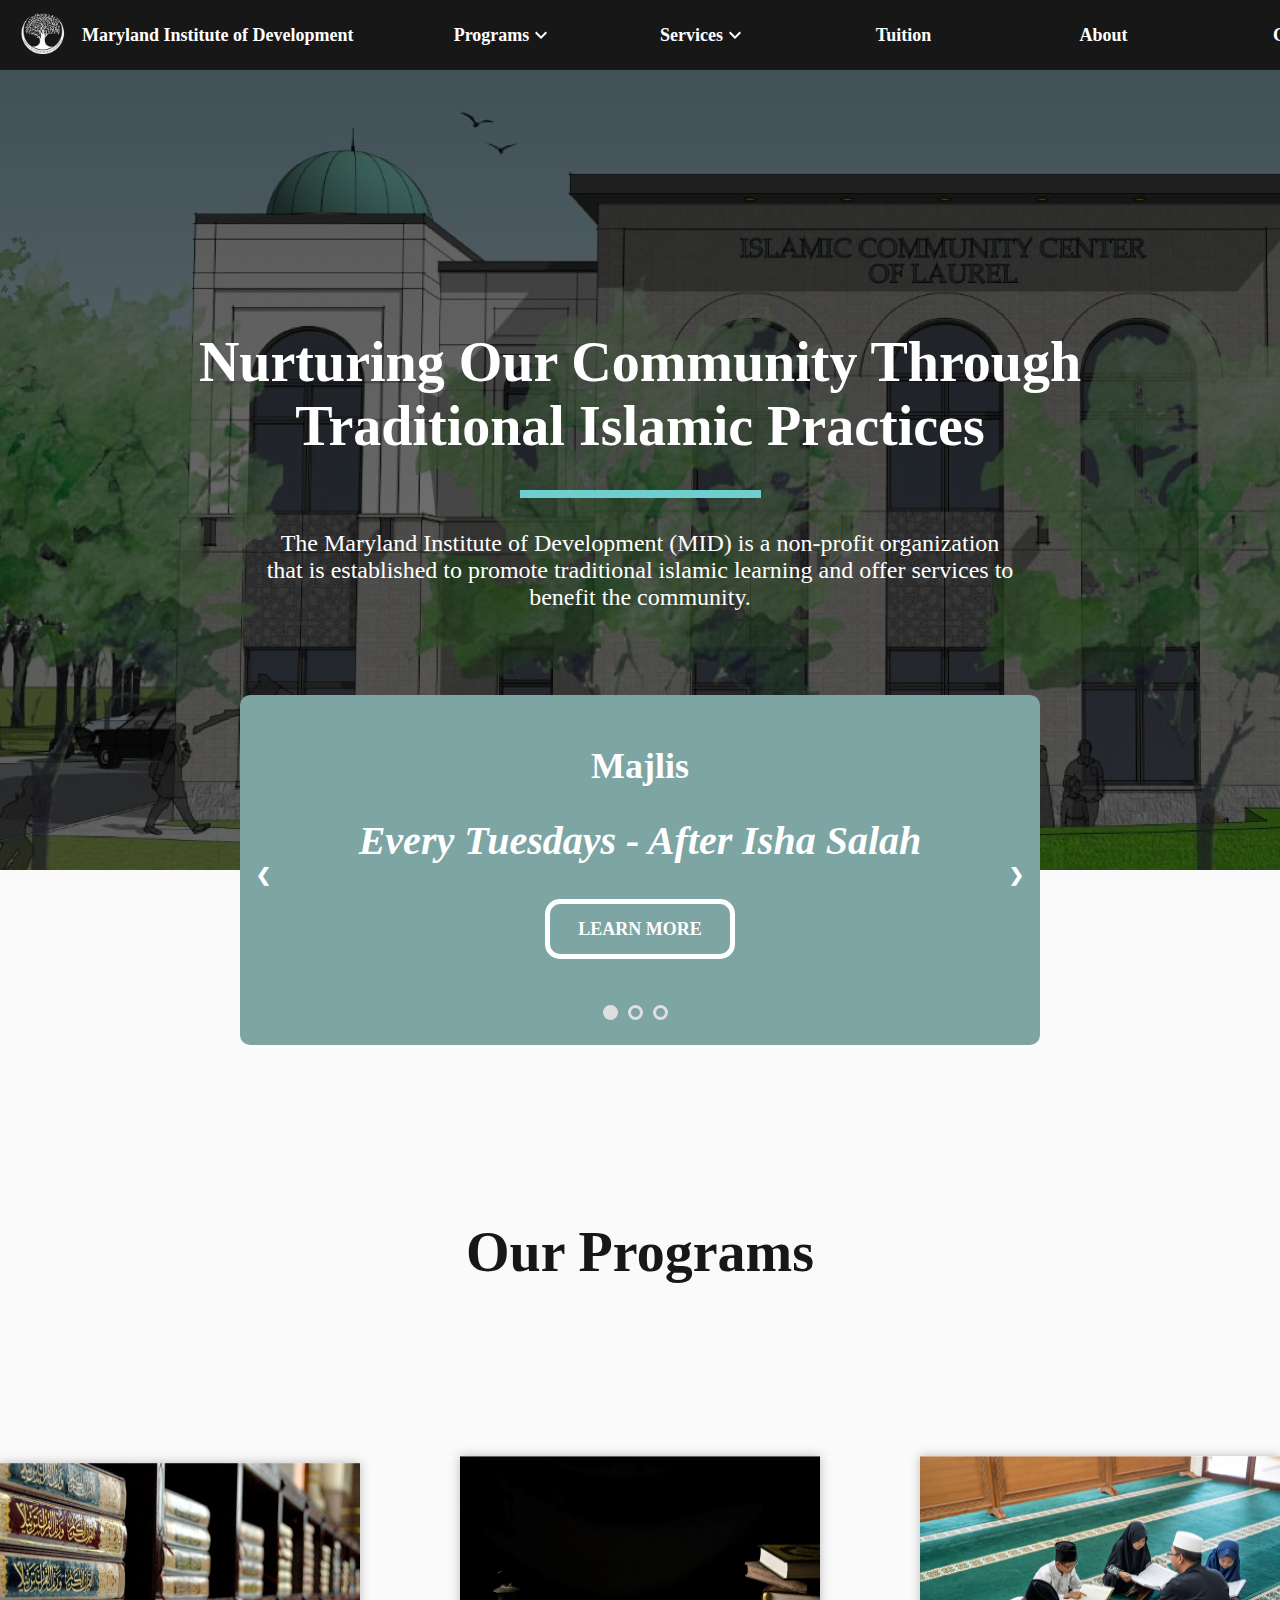
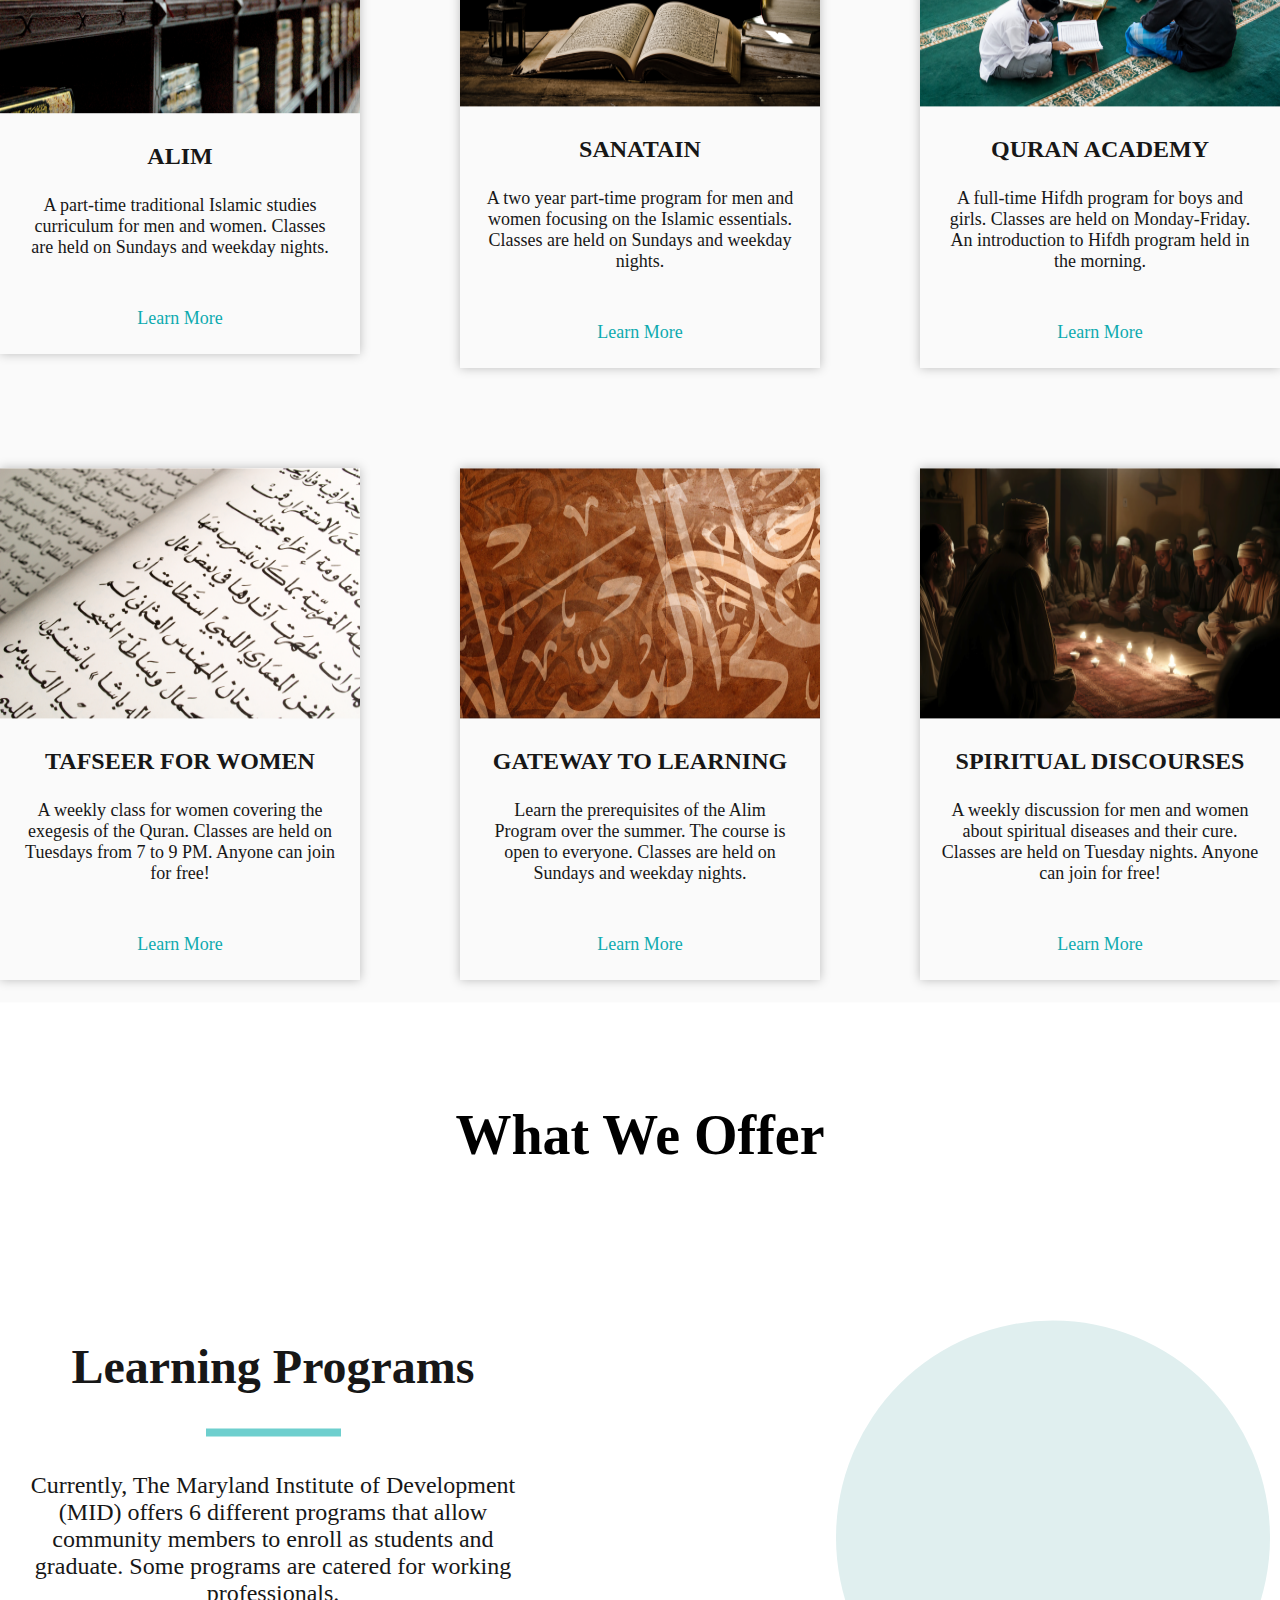
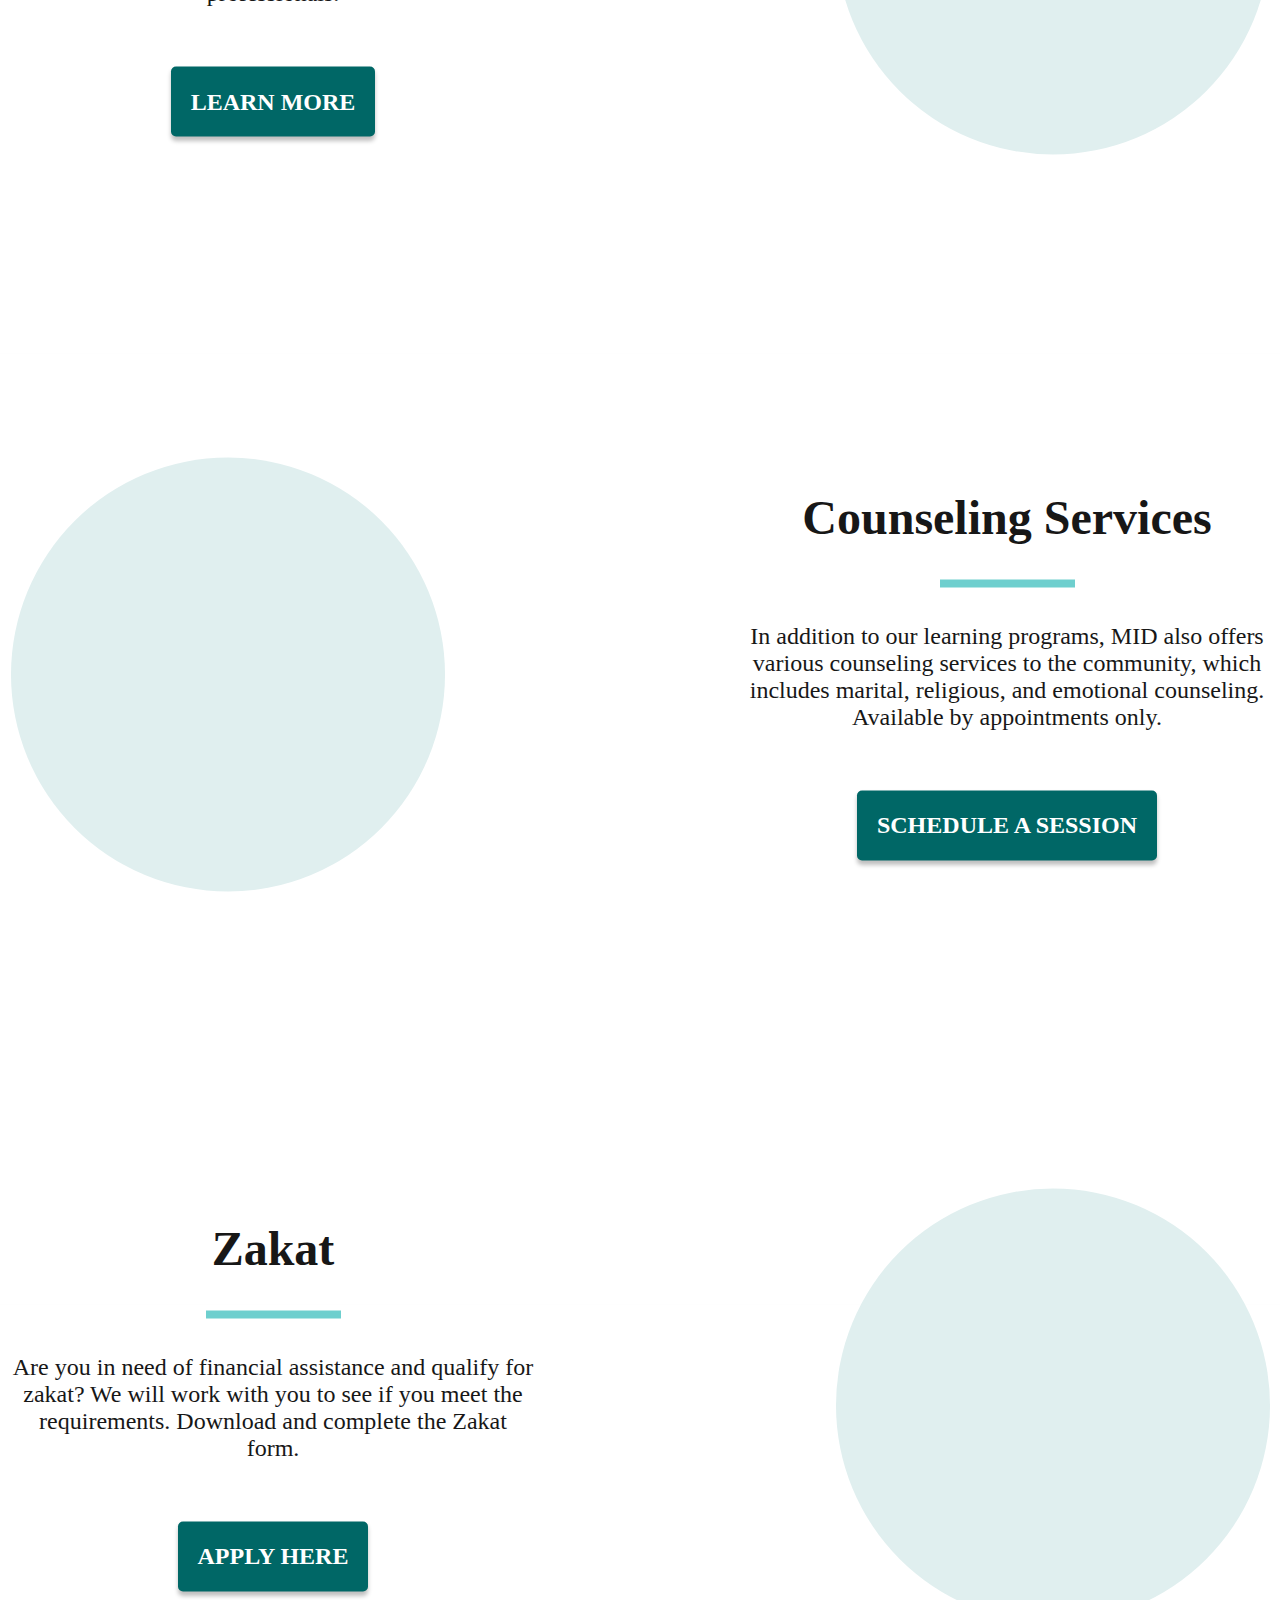
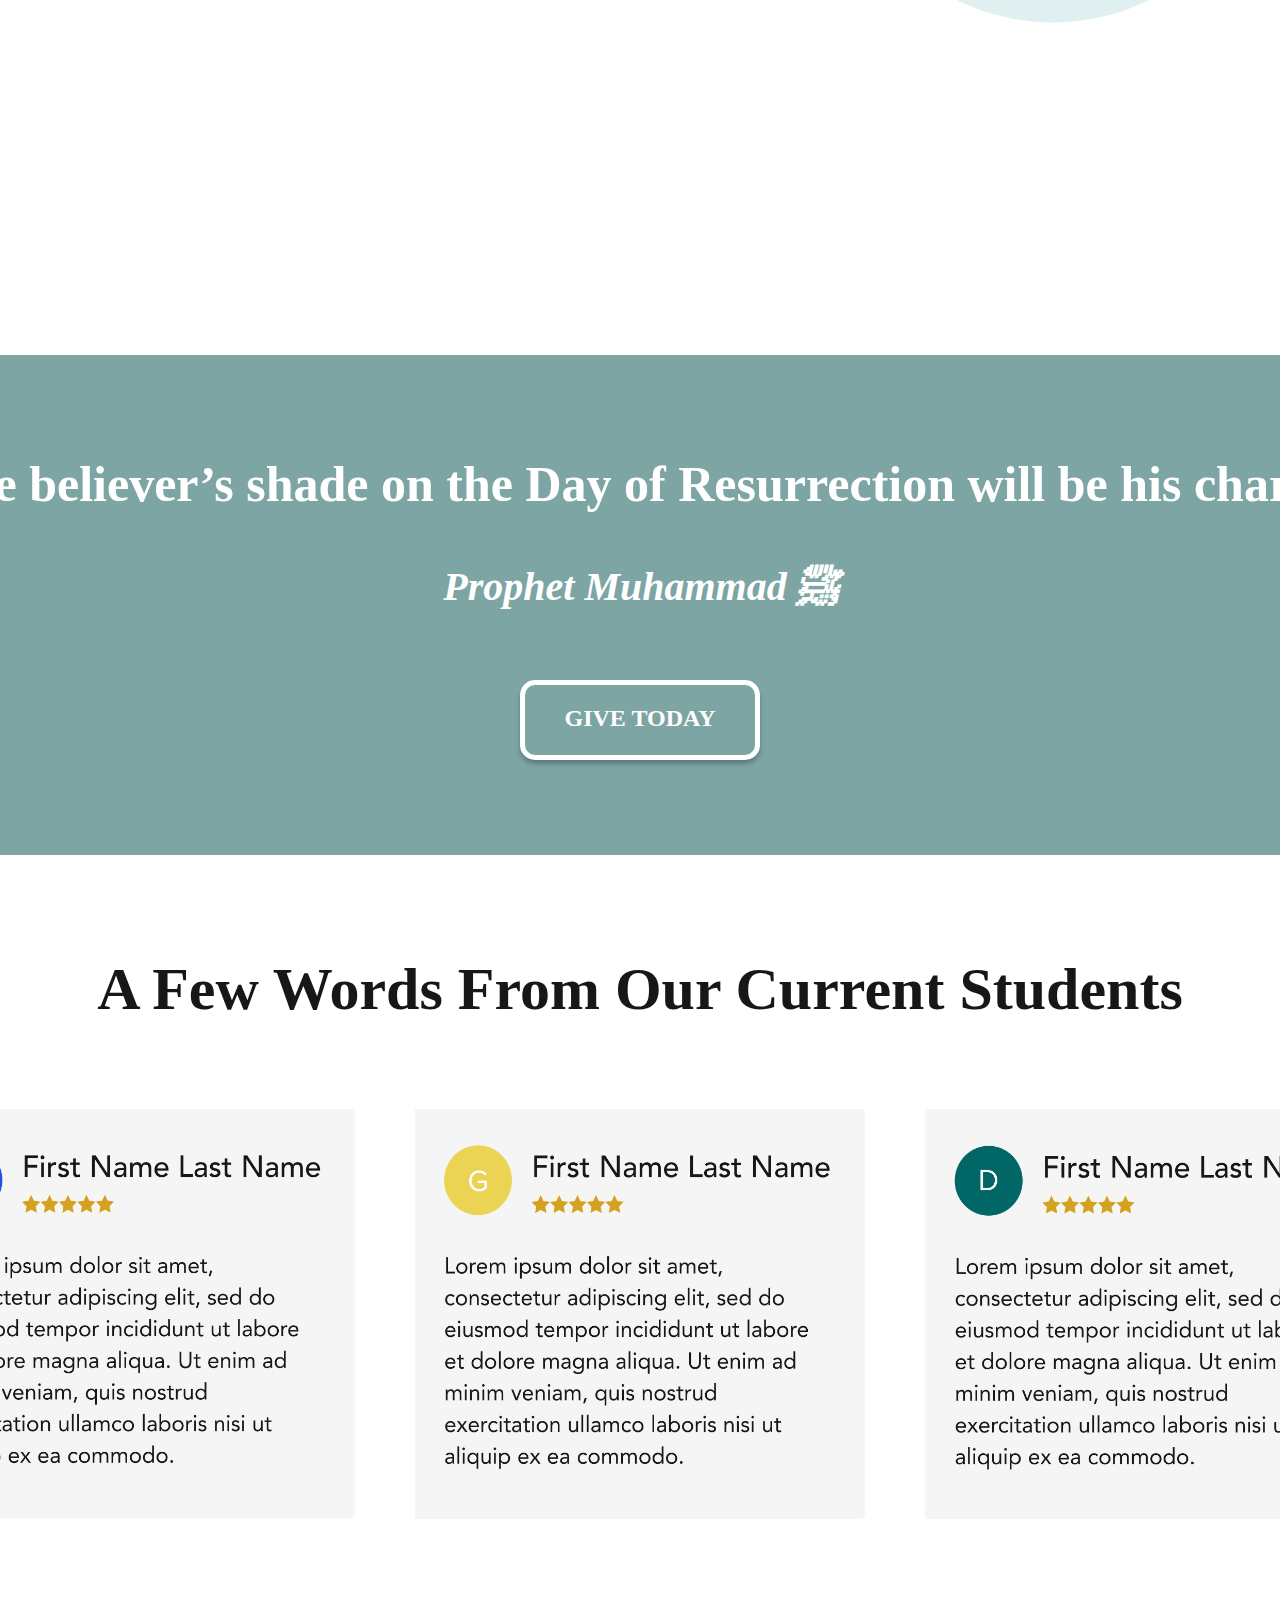
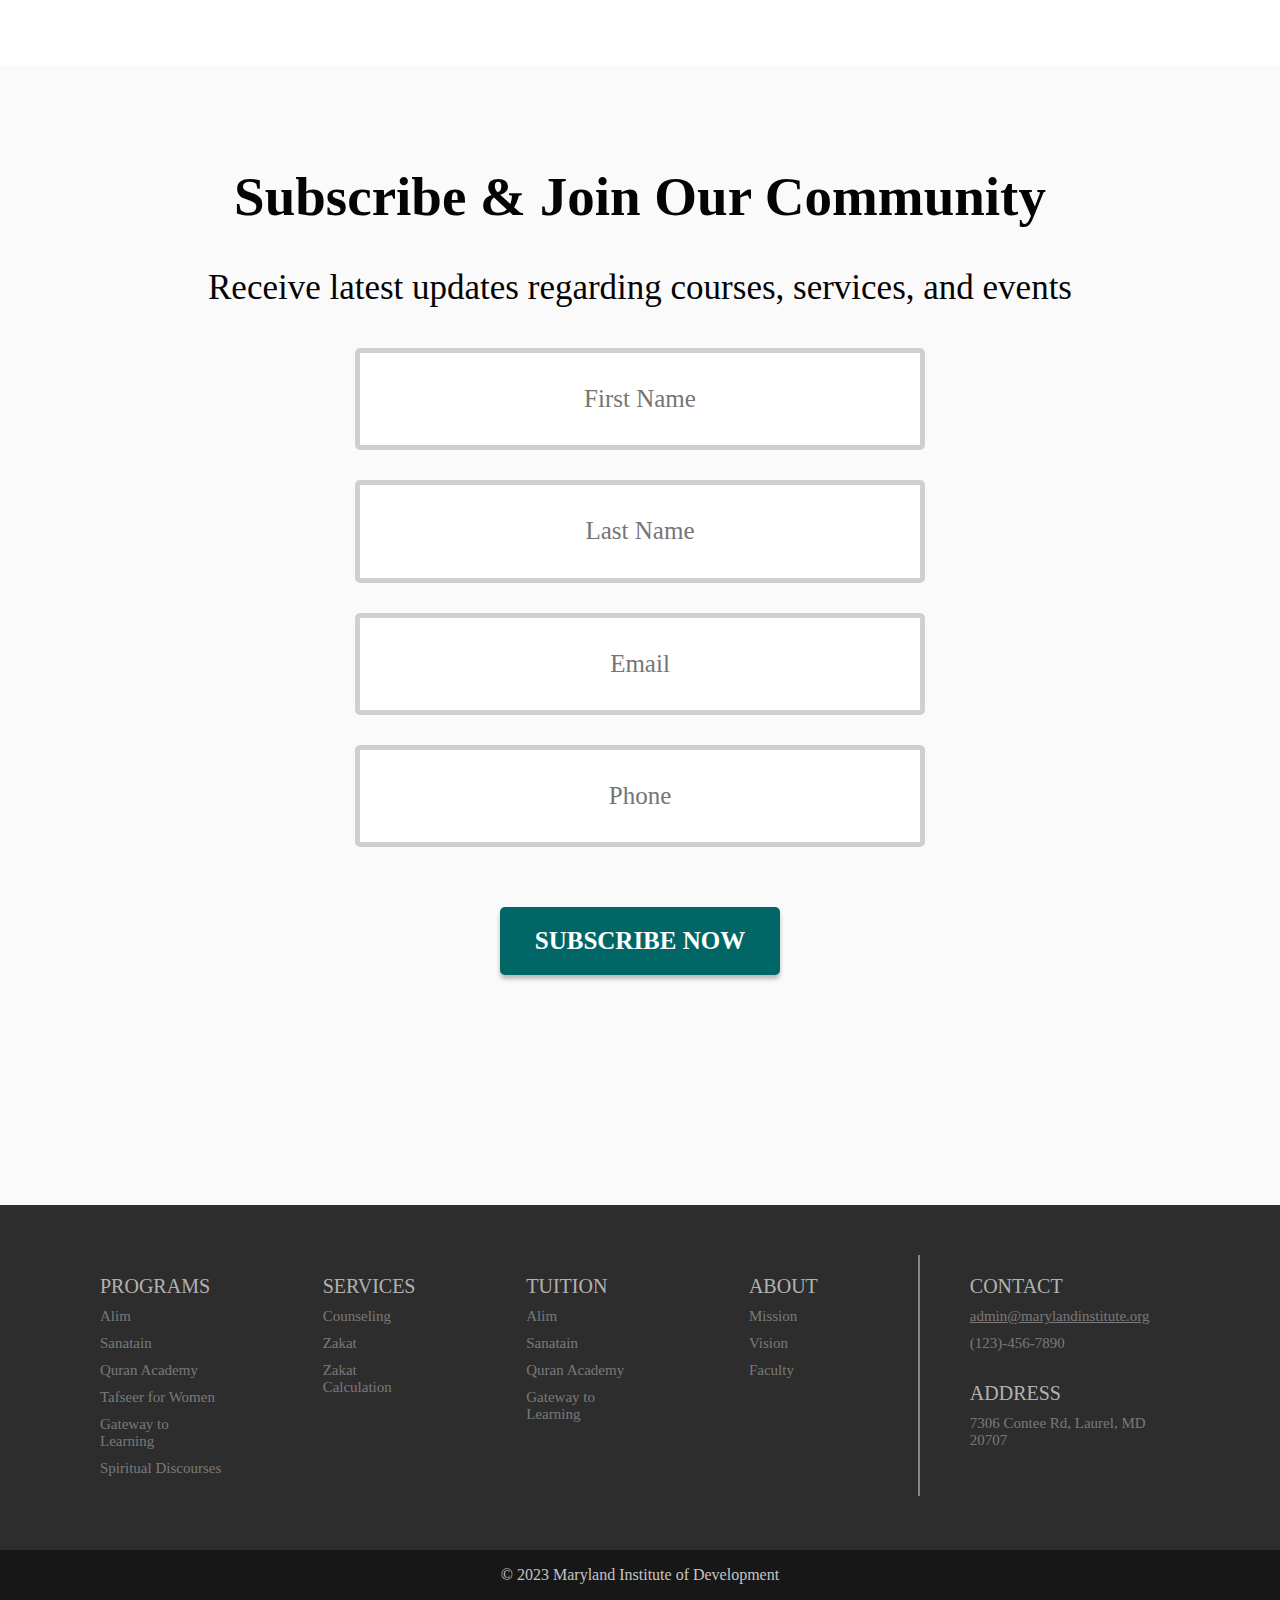
==== index.html @ a8376249 "Add files via upload" ====
<!DOCTYPE html>
<html lang="en">
  <head>
    <meta charset="UTF-8" />
    <meta name="viewport" content="width=device-width, initial-scale=1.0" />
    <title>Document</title>
    <link href="https://fonts.cdnfonts.com/css/avenir" rel="stylesheet" />
    <link rel="stylesheet" href="style.css" />
    <link rel="preload" href="style.css" as="style"/>
  </head>
  <body style="background-color: #fafafa">
    <div id="nav">
      <a href="mid.html"><img id="logo" src="./assets/logo.png" /></a>
      <div id="title">Maryland Institute of Development</div>
      <div id="navgroup">
        <div class="navcontainer">
          <div class="navcontent">
            Programs<img id="arrow2" src="./assets/arrow.svg" />
          </div>
          <ul class="dropdown">
            <li>
              <a href="https://www.marylandinstitute.org/alimprogram">Alim</a>
            </li>
            <li>
              <a href="https://www.marylandinstitute.org/sanatain">Sanatain</a>
            </li>
            <li>
              <a href="https://www.marylandinstitute.org/quranacademy"
                >Quran Academy</a
              >
            </li>
            <li>
              <a href="https://www.marylandinstitute.org/tafseer"
                >Tafseer for Women</a
              >
            </li>
            <li>
              <a href="https://www.marylandinstitute.org/gateway"
                >Gateway to Learning</a
              >
            </li>
            <li>
              <a href="https://www.marylandinstitute.org/discourses"
                >Spiritual Discourse</a
              >
            </li>
          </ul>
        </div>
        <div class="navcontainer">
          <div class="navcontent">
            Services<img id="arrow2" src="./assets/arrow.svg" />
          </div>
          <ul class="dropdown">
            <li>
              <a href="https://www.marylandinstitute.org/counseling"
                >Counseling</a
              >
            </li>
            <li><a href="https://www.marylandinstitute.org/zakat">Zakat</a></li>
          </ul>
        </div>
        <a href="https://www.marylandinstitute.org/tuition"
          ><div class="navcontent" id="tuition">Tuition</div></a
        >
        <a href="https://www.marylandinstitute.org/aboutus"
          ><div class="navcontent">About</div></a>
          <a href="https://www.marylandinstitute.org/aboutus"
          ><div class="navcontent">Contact</div></a>
        <a href="https://www.marylandinstitute.org/donate"
          ><button id="donate">DONATE</button></a
        >
      </div>
    </div>
    <div id="container">
      <div id="banner">
        <div id="nurture">
          Nurturing Our Community Through Traditional Islamic Practices
        </div>
        <div id="line"></div>
        <div id="describ">
          The Maryland Institute of Development (MID) is a non-profit
          organization that is established to promote traditional islamic
          learning and offer services to benefit the community.
        </div>
      </div>
      <div id="announce">
        <div class="carousel-container">
          <div class="carousel-wrapper">
            <div class="carousel">
              <div id="weekly">Majlis</div>
              <div id="news">Every Tuesdays - After Isha Salah</div>
              <button id="learn">LEARN MORE</button>
            </div>
            <div class="carousel">
              <div id="weekly">Tafseer</div>
              <div id="news">Every Tuesdays - After Isha Salah</div>
            </div>
            <div class="carousel">
              <div id="weekly">Dinner</div>
              <div id="news">Every Tuesdays - After Isha Salah</div>
            </div>
          </div>
        </div>
    
        <a class="prev" onclick="plusSlides(-1)">&#10094;</a>
        <a class="next" onclick="plusSlides(1)">&#10095;</a>
        <div class="circle">
          <div class="dot" onclick="currentSlide(1)"></div>
          <div class="dot" onclick="currentSlide(2)"></div>
          <div class="dot" onclick="currentSlide(3)"></div>
        </div>
      </div>
      
    </div>
    <div id="frame">
      <p id="item_0">Our Programs</p>
      <div id="parent">
        <div class="programs">
          <img
            class="pic"
            src="./assets/adobestock141928410-1.png"
            alt="Image"
          />
          <p class="programtitle">ALIM</p>
          <p class="programcontent">
            A part-time traditional Islamic studies curriculum for men and
            women. Classes are held on Sundays and weekday nights.
          </p>
          <p class="learnmore">Learn More</p>
        </div>
        <div class="programs">
          <img
            class="pic"
            src="./assets/adobestock60557501-1.png"
            alt="Image"
          />
          <p class="programtitle">SANATAIN</p>
          <p class="programcontent">
            A two year part-time program for men and women focusing on the
            Islamic essentials. Classes are held on Sundays and weekday nights.
          </p>
          <p class="learnmore">Learn More</p>
        </div>
        <div class="programs">
          <img
            class="pic"
            src="./assets/adobestock343841806-1.png"
            alt="Image"
          />
          <p class="programtitle">QURAN ACADEMY</p>
          <p class="programcontent">
            A full-time Hifdh program for boys and girls. Classes are held on
            Monday-Friday. An introduction to Hifdh program held in the morning.
          </p>
          <p class="learnmore">Learn More</p>
        </div>
      </div>
      <div id="parent">
        <div class="programs2">
          <img class="pic" src="./assets/adobestock6241340-1.png" alt="Image" />
          <p class="programtitle">TAFSEER FOR WOMEN</p>
          <p class="programcontent">
            A weekly class for women covering the exegesis of the Quran. Classes
            are held on Tuesdays from 7 to 9 PM. Anyone can join for free!
          </p>
          <p class="learnmore">Learn More</p>
        </div>
        <div class="programs2">
          <img class="pic" src="./assets/image-5-iyY.png" alt="Image" />
          <p class="programtitle">GATEWAY TO LEARNING</p>
          <p class="programcontent">
            Learn the prerequisites of the Alim Program over the summer. The
            course is open to everyone. Classes are held on Sundays and weekday
            nights.
          </p>
          <p class="learnmore">Learn More</p>
        </div>
        <div class="programs2">
          <img
            class="pic"
            src="./assets/adobestock621459324-1.png"
            alt="Image"
          />
          <p class="programtitle">SPIRITUAL DISCOURSES</p>
          <p class="programcontent">
            A weekly discussion for men and women about spiritual diseases and
            their cure. Classes are held on Tuesday nights. Anyone can join for
            free!
          </p>
          <p class="learnmore">Learn More</p>
        </div>
      </div>
    </div>
    <div class="offers">
      What We Offer
      <div class="learning">
        <div class="offertitle">
          Learning Programs
          <div class="line2"></div>
          <div class="offerdes">
            Currently, The Maryland Institute of Development (MID) offers 6
            different programs that allow community members to enroll as
            students and graduate. Some programs are catered for working
            professionals.
          </div>
          <button class="offerlearn">LEARN MORE</button>
        </div>
        <div class="offerimageparent">
          <img
            class="offerimage"
            src="./assets/material-symbols_school.svg"
            alt="Image"
          />
        </div>
      </div>
    </div>
    <div class="offers2">
      <div class="learning">
        <div class="offerimageparent2">
          <img class="offerimage" src="./assets/Group 129.svg" alt="Image" />
        </div>
        <div class="offertitle2">
          Counseling Services
          <div class="line2"></div>
          <div class="offerdes">
            In addition to our learning programs, MID also offers various
            counseling services to the community, which includes marital,
            religious, and emotional counseling. Available by appointments only.
          </div>
          <button class="offerlearn">SCHEDULE A SESSION</button>
        </div>
      </div>
    </div>
    <div class="offers2">
      <div class="learning">
        <div class="offertitle3">
          Zakat
          <div class="line2"></div>
          <div class="offerdes">
            Are you in need of financial assistance and qualify for zakat? We
            will work with you to see if you meet the requirements. Download and
            complete the Zakat form.
          </div>
          <button class="offerlearn">APPLY HERE</button>
        </div>
        <div class="offerimageparent3">
          <img
            class="offerimage2"
            src="./assets/fluent_money-hand-20-filled.svg"
            alt="Image"
          />
          <img
            class="offerimage2"
            src="./assets/fluent_box-20-filled.svg"
            alt="Image"
          />
        </div>
      </div>
    </div>
    <div class="quotecontainer">
      <div class="quote">
        “The believer’s shade on the Day of Resurrection will be his charity”
      </div>
      <div class="quoteby">Prophet Muhammad ﷺ</div>
      <button class="quotebutton">GIVE TODAY</button>
    </div>
    <div class="reviewcontainer">
      <div class="reviewtitle">A Few Words From Our Current Students</div>
        <div class="review">
          <div class="slide">
            <img class="reviewimage" src="./assets/review1.png"  alt="" />
          </div>
          <div class="slide">
            <img class="reviewimage" src="./assets/review2.png"  alt="" />
          </div>
          <div class="slide">
            <img class="reviewimage" src="./assets/review3.png"  alt="" />
          </div>
          <div class="slide">
            <img class="reviewimage" src="./assets/review1.png"  alt="" />
          </div>
          <div class="slide">
            <img class="reviewimage" src="./assets/review2.png"  alt="" />
          </div>
          <div class="slide">
            <img class="reviewimage" src="./assets/review3.png"  alt="" />
          </div>
          <div class="slide">
            <img class="reviewimage" src="./assets/review1.png"  alt="" />
          </div>
          <div class="slide">
            <img class="reviewimage" src="./assets/review2.png"  alt="" />
          </div>
          <div class="slide">
            <img class="reviewimage" src="./assets/review3.png"  alt="" />
          </div>
          <div class="slide">
            <img class="reviewimage" src="./assets/review1.png"  alt="" />
          </div>
          <div class="slide">
            <img class="reviewimage" src="./assets/review2.png"  alt="" />
          </div>
          <div class="slide">
            <img class="reviewimage" src="./assets/review3.png"  alt="" />
          </div>
          <div class="slide">
            <img class="reviewimage" src="./assets/review1.png"  alt="" />
          </div>
          <div class="slide">
            <img class="reviewimage" src="./assets/review2.png"  alt="" />
          </div>
        </div>
    </div>
    <div class="subscontainer">
      <div class="substitle">Subscribe & Join Our Community</div>
      <div class="subssubtitle">
        Receive latest updates regarding courses, services, and events
      </div>
      <input class="subs" placeholder="First Name"></input>
      <input class="subs" placeholder="Last Name"></input>
      <input class="subs" placeholder="Email"></input>
      <input id="phone"class="subs" placeholder="Phone"></input>
      <button class="subsbutton">SUBSCRIBE NOW</button>
    </div>
    <div class="footerparent">
    <div class="footercontainer">
      <div class="footer">
        <div class="footertitle">PROGRAMS
          <div class="footerpages"><a class="footerlink" href="https://www.marylandinstitute.org/alimprogram">Alim</a></div>
          <div class="footerpages">Sanatain</div>
          <div class="footerpages">Quran Academy</div>
          <div class="footerpages">Tafseer for Women</div>
          <div class="footerpages">Gateway to Learning</div>
          <div class="footerpages">Spiritual Discourses</div>
        </div>
        <div class="footertitle">SERVICES
          <div class="footerpages">Counseling</div>
          <div class="footerpages">Zakat</div>
          <div class="footerpages">Zakat Calculation</div>
        </div>
        <div class="footertitle">TUITION
          <div class="footerpages">Alim</div>
          <div class="footerpages">Sanatain</div>
          <div class="footerpages">Quran Academy</div>
          <div class="footerpages">Gateway to Learning</div>
        </div>
        <div class="footertitle">ABOUT
          <div class="footerpages">Mission</div>
          <div class="footerpages">Vision</div>
          <div class="footerpages">Faculty</div>
        </div>
        <div id="line3"></div>
        <div class="footertitle">CONTACT
          <div class="footerpages"><u>admin@marylandinstitute.org</u></div>
          <div class="footerpages">(123)-456-7890</div>
          <div class="footerpages" id="address">ADDRESS</div>
          <div class="footerpages">7306 Contee Rd, Laurel, MD 20707</div>
        </div>
      </div>
    </div>
  </div>
  <div class="footerbottom">© 2023 Maryland Institute of Development</div>
    <script src="mid.js"></script>
  </body>
</html>
---- style.css ----
@media (min-width: 768px) {
* {
  margin: 0;
  padding: 0;
}

body {
  animation: fadeIn 0.7s;
  content-visibility: auto;
}

#nav {
  box-sizing: border-box;
  width: 100%;
  position: relative;
  height: 70px;
  display: flex;
  align-items: center;
  background: var(--standard-negative, #171717);
  flex-shrink: 0;
}

#logo {
  width: 46px;
  height: 47px;
  margin-right: 16px;
  flex-shrink: 0;
  margin-left: 20px;
  cursor: pointer;
}

#title {
  color: #fff;
  font-family: Avenir;
  font-size: 18px;
  font-style: normal;
  font-weight: bold;
  line-height: normal;
  margin-right: 50px;
  white-space: nowrap;
}

.navcontainer {
  justify-content: center;
  position: relative;
}

.navcontent {
  color: #fff;
  font-family: Avenir;
  font-size: 18px;
  font-style: normal;
  font-weight: bold;
  line-height: normal;
  z-index: 4;
  position: relative;
  height: 70px; /* Set the height to 100% */
  display: flex; /* Use flex display to fill the full height */
  align-items: center; /* Vertically center the text within .navcontent */
  width: 200px;
  justify-content: center;
}

.navcontent:hover {
  background-color: rgb(255, 255, 255);
  color: #171717;
}

.navcontainer:hover .dropdown {
  display: block;
}

.navcontainer:hover .navcontent #arrow2,
.dropdown:hover ~ .navcontainer .navcontent #arrow2 {
  transform: rotate(180deg);
  transition: filter 0s, transform 0.3s;
}

.navcontent:hover #arrow2 {
  filter: invert(1);
  transform: rotate(180deg);
  transition: 0.3s;
}

.navcontent #arrow2 {
  transform: rotate(0deg);
  transition: filter 0s, transform 0.3s;
}

.navcontent:hover + .dropdown {
  display: block;
}

.dropdown {
  display: none;
  position: absolute;
  transform: translateX(-50%, -50%);
  background: var(--standard-negative, #171717);
  z-index: 3;
  flex-shrink: 0;
  border-bottom-left-radius: 0px;
  border-bottom-right-radius: 0px;
  overflow: hidden; /* Hide content overflow */
  transition: max-height 0.3s ease-in-out;
  width: 200px;
  justify-content: center;
  opacity: 1; /* Initially set the opacity to 0 */
  animation: fadeIn 0.3s ease;
}

@keyframes drop {
  from {
    transform: translateY(-100%);
  }
  to {
    transform: translateY(0%);
  }
}

@keyframes rotate {
  from {
    transform: rotate(180deg);
  }
  to {
    transform: rotate(0deg);
  }
}

@keyframes fadeIn {
  from {
    opacity: 0;
  }
  to {
    opacity: 1;
  }
}

a {
  text-decoration: none;
}

ul li a {
  display: block;
  padding: 20px 25px;
  color: #fff;
  text-decoration: none;
  text-align: center;
  font-size: 18px;
  font-family: Avenir;
}

ul li a:hover {
  background-color: rgb(255, 255, 255);
  color: #171717;
  animation: side 0.3s ease;
}

#donate {
  width: 170px;
  height: 45px;
  flex-shrink: 0;
  border-radius: 5px;
  background: var(--standard-aware, #006766);
  color: #fff;
  text-align: center;
  font-family: Avenir;
  font-size: 18px;
  font-style: normal;
  font-weight: bold;
  line-height: normal;
  border: 0px;
  cursor: pointer;
  margin-left: 20px;
}

#donate:hover {
  background: var(--standard-aware, #ffffff);
  color: var(--standard-aware, #006766);
  transition: 0.3s ease;
}

#navgroup {
  display: flex;
  align-items: center;
  margin-left: auto;
  margin-right: 20px;
  flex-shrink: 0;
  justify-content: center;
}

#arrow2 {
  width: 24px;
  height: 24px;
  flex-shrink: 0;
}

#container {
  flex: 1;
  display: flex;
  align-items: center;
  justify-content: center;
}

#banner {
  align-items: center;
  justify-content: center;
  position: relative;
  width: 1920px;
  height: 800px;
  background-image: url("./assets/image-4-bg.png");
  display: flex;
  flex-direction: column;
  background-attachment: fixed;
}

#banner:before {
  content: "";
  position: absolute;
  width: 100%;
  height: 100%;
  background: linear-gradient(rgba(0, 0, 0, 0.637), rgba(0, 0, 0, 0.521));
  pointer-events: none;
  z-index: 1;
}

#nurture {
  color: #fff;
  text-align: center;
  font-family: Avenir;
  font-size: 56px;
  font-style: normal;
  font-weight: bold;
  position: relative;
  z-index: 2;
  display: flex;
  flex-direction: column;
  align-items: center;
  justify-content: center;
  width: 900px;
}

#line {
  width: 241px;
  height: 8px;
  background: var(--standard-produce, #6ecfce);
  z-index: 2;
  flex-direction: column;
  align-items: center;
  justify-content: center;
  flex-shrink: 0;
  display: flex;
  margin-top: 32px;
  margin-bottom: 32px;
}

#describ {
  color: #fff;
  width: 750px;
  text-align: center;
  font-family: Avenir;
  font-size: 24px;
  font-style: normal;
  font-weight: 500;
  position: relative;
  line-height: normal;
  align-items: center;
  justify-content: center;
  display: flex;
  z-index: 2;
  flex-direction: column;
}

.prev,
.next {
  cursor: pointer;
  position: absolute;
  top: 50%;
  width: auto;
  margin-top: -22px;
  padding: 16px;
  color: white;
  font-weight: bold;
  font-size: 18px;
  transition: 0.6s ease;
  border-radius: 0 3px 3px 0;
  user-select: none;
}

.next {
  right: 0;
  border-radius: 3px 0 0 3px;
}

.prev {
  left: 0;
  border-radius: 3px 0 0 3px;
}

.prev:hover,
.next:hover {
  color: #717171;
}

.active,
.dot:hover {
  background-color: #717171;
}

.fade {
  animation-name: fade;
  animation-duration: 1.5s;
}

@keyframes fade {
  from {
    opacity: 0.4;
  }
  to {
    opacity: 1;
  }
}

#announce {
  box-sizing: border-box;
  width: 800px;
  height: 350px;
  flex-shrink: 0;
  position: absolute;
  flex-direction: column;
  display: flex;
  align-items: center;
  border-radius: 10px;
  background: var(--standard-aware, #7da5a4);
  box-shadow: 0px 4px 8px 0x rgba(0, 0, 0, 0.25);
  z-index: 2;
  margin-top: 800px;
}

.announcement {
  display: none;
  text-align: center;
  color: #fff;
  font-family: Avenir;
  font-style: normal;
  font-weight: 600;
}

#weekly {
  color: #fff;
  text-align: center;
  font-family: Avenir;
  font-size: 36px;
  font-style: normal;
  font-weight: 600;
  margin-top: 50px;
  margin-bottom: 30px;
}

#news {
  color: #fff;
  text-align: center;
  font-family: Avenir;
  font-size: 40px;
  font-style: italic;
  font-weight: 600;
}

.carousel {
  flex: 0 0 100%;
  align-items: center; /* Center the content horizontally */
  text-align: center; /* Center the text horizontally */
  display: flex;
  flex-direction: column;
}

.carousel-wrapper {
  display: flex;
  transition: transform 0.5s ease; /* Add a transition for smooth sliding */
}

.carousel-container {
  width: auto; /* Set the width of your carousel container */
  overflow: hidden;
}

#learn {
  width: 190px;
  height: 47px;
  display: flex;
  align-items: center;
  justify-content: center;
  border-radius: 15px;
  background: var(--standard-aware, #7da5a4);
  border: 5px solid var(--standard-positive, #fff);
  color: var(--standard-aware, #fff);
  text-align: center;
  padding: 25px;
  font-family: Avenir;
  font-size: 18px;
  font-style: normal;
  font-weight: bold;
  margin-top: 35px;
  cursor: pointer;
}

#learn:hover {
  background: var(--standard-aware, #fff);
  color: var(--standard-aware, #7da5a4);
  transition: 0.3s ease;
  border-radius: 15px;
}

.dot {
  width: 15px;
  height: 15px;
  border: solid 3px #dfdfdf;
  box-sizing: border-box;
  border-radius: 50px;
  flex-shrink: 0;
  margin-right: 10px;
  cursor: pointer;
}

.circle {
  display: flex;
  justify-content: center;
  position: absolute;
  margin-top: 310px;
}

.active {
  background-color: #dfdfdf; /* Change this to your preferred active dot color */
}

#infogroup {
  width: 1440px;
  height: 1181px;
  flex-shrink: 0;
  position: absolute;
  display: flex;
  align-items: center;
  justify-content: center;
  flex-direction: column;
  font-size: 5.6rem;
  font-weight: 600;
  color: #171717;
  font-family: Adobe Garamond Pro, "Source Sans Pro";
  white-space: nowrap;
}

#info {
  justify-content: center;
  position: relative;
  color: var(--standard-negative, #171717);
  text-align: center;
  font-family: Adobe Garamond Pro;
  font-size: 70px;
  font-style: normal;
  display: flex;
  font-weight: 600;
  justify-content: center;
}

#frame {
  position: relative;
  display: flex;
  flex-direction: column;
  align-items: center;
  margin-top: 350px;
}

#parent {
  position: relative;
  display: flex;
  flex-direction: row;
  align-items: center;
}

#item_0 {
  font-size: 56px;
  width: auto;
  font-family: "Avenir";
  font-weight: bold;
  color: rgba(23, 23, 23, 1);
  margin-bottom: 70px;
}

.programs {
  position: relative;
  display: flex;
  flex-direction: column;
  align-items: center;
  justify-content: center;
  text-align: center;
  box-shadow: 0 0 10px rgba(0, 0, 0, 0.25);
  margin-left: 50px;
  margin-right: 50px;
  margin-bottom: 100px;
}

.programs2 {
  position: relative;
  display: flex;
  flex-direction: column;
  align-items: center;
  justify-content: center;
  text-align: center;
  box-shadow: 0 0 10px rgba(0, 0, 0, 0.25);
  margin-left: 50px;
  margin-right: 50px;
  margin-bottom: 100px;
}

.programs,
.programs2 {
  transition: transform 0.7s, opacity 0.7s; /* Add a smooth transition effect */
}

.animated {
  animation: fadeIn 1s ease forwards;
}

.pic {
  width: 360px;
  height: 250px;
}

.programtitle {
  font-size: 24px;
  width: auto;
  font-family: "Avenir";
  font-weight: Bold;
  color: rgba(23, 23, 23, 1);
  margin-top: 30px;
}

.programcontent {
  font-size: 18px;
  width: 317px;
  font-family: "Avenir";
  color: rgba(23, 23, 23, 1);
  margin-top: 25px;
}

.learnmore {
  font-size: 18px;
  width: auto;
  font-family: "Avenir";
  font-weight: Medium;
  color: rgb(13, 170, 175);
  margin-top: 50px;
  margin-bottom: 25px;
  cursor: pointer;
}

.learnmore:hover {
  color: rgb(236, 129, 6);
  transition: 0.3s ease;
}

.offers {
  width: 1920px;
  height: 851px;
  margin-top: 500px;
  background-color: #ffffff;
  color: #000;
  font-family: Avenir;
  font-size: 56px;
  font-style: normal;
  font-weight: 600;
  text-align: center;
  padding-top: 100px;
  display: flex;
  flex-direction: column;
  align-items: center;
  position: relative;
  top: 50%;
  left: 50%;
  transform: translate(-50%, -50%);
}

.offers2 {
  width: 1920px;
  height: 851px;
  background-color: #ffffff;
  color: #000;
  font-family: Avenir;
  font-size: 56px;
  font-style: normal;
  font-weight: 600;
  text-align: center;
  padding-top: 100px;
  display: flex;
  flex-direction: column;
  align-items: center;
  position: relative;
  top: 50%;
  left: 50%;
  transform: translate(-50%, -50%);
}

.learning {
  position: relative;
  display: flex;
  align-items: center;
  flex-direction: row;
  justify-content: center;
}

.offertitle {
  color: #171717;
  font-family: Avenir;
  font-size: 48px;
  font-style: normal;
  font-weight: 600;
  margin-top: 150px;
  position: relative;
  display: flex;
  flex-direction: column;
  width: 525px;
  height: 442px;
  justify-content: center;
  align-items: center;
}

.offertitle2 {
  color: #171717;
  font-family: Avenir;
  font-size: 48px;
  font-style: normal;
  font-weight: 600;
  position: relative;
  display: flex;
  flex-direction: column;
  width: 525px;
  height: 442px;
  justify-content: center;
  align-items: center;
}

.offertitle3 {
  color: #171717;
  font-family: Avenir;
  font-size: 48px;
  font-style: normal;
  font-weight: 600;
  position: relative;
  display: flex;
  flex-direction: column;
  width: 525px;
  height: 442px;
  justify-content: center;
  align-items: center;
  margin-top: -220px;
}

.line2 {
  width: 135px;
  height: 8px;
  background: var(--standard-produce, #6ecfce);
  z-index: 2;
  align-items: center;
  justify-content: center;
  flex-shrink: 0;
  display: flex;
  margin-top: 35px;
  margin-bottom: 35px;
}

.offerdes {
  color: #171717;
  font-family: Avenir;
  font-size: 24px;
  font-style: normal;
  font-weight: 500;
}

.offerlearn {
  margin-top: 60px;
  width: auto;
  padding: 20px;
  height: 70px;
  border-radius: 5px;
  background: var(--standard-aware, #006766);
  box-shadow: 0px 4px 4px 0px rgba(0, 0, 0, 0.25);
  color: var(--standard-positive, #fff);
  text-align: center;
  font-family: Avenir;
  font-size: 24px;
  font-weight: 900;
  border: 0px;
  cursor: pointer;
}

.offerlearn:hover {
  background: var(--standard-aware, #ffffff);
  box-shadow: 0px 7px 7px 0px rgba(0, 0, 0, 0.25);
  color: var(--standard-positive, #006766);
  transition: 0.3s ease;
}

.offerimageparent {
  width: 434px;
  height: 434px;
  border-radius: 434px;
  background: #e0efef;
  margin-left: 300px;
  margin-top: 150px;
  justify-content: center;
  align-items: center;
  display: flex;
}

.offerimageparent2 {
  width: 434px;
  height: 434px;
  border-radius: 434px;
  background: #e0efef;
  margin-right: 300px;
  justify-content: center;
  align-items: center;
  display: flex;
}

.offerimageparent3 {
  width: 434px;
  height: 434px;
  border-radius: 434px;
  background: #e0efef;
  margin-left: 300px;
  justify-content: center;
  align-items: center;
  display: flex;
  flex-direction: column;
  margin-top: -220px;
}

.offerimage {
  width: 234px;
  height: 234px;
  opacity: 0;
  transition: opacity 2s;
}

.offerimage2 {
  width: 200px;
  height: 200px;
  opacity: 0;
  transition: opacity 2s;
}

.quotecontainer {
  width: 1920px;
  height: 400px;
  margin-top: -526px;
  background: var(--standard-aware, #7da5a4);
  color: #000;
  font-family: Avenir;
  font-size: 56px;
  font-style: normal;
  font-weight: 600;
  text-align: center;
  padding-top: 100px;
  display: flex;
  flex-direction: column;
  align-items: center;
  position: relative;
  top: 50%;
  left: 50%;
  transform: translate(-50%, -50%);
}

.quote {
  color: #ffffff;
  text-align: center;
  font-family: Avenir;
  font-size: 50px;
  font-style: normal;
  font-weight: 600;
  line-height: normal;
}

.quoteby {
  margin-top: 50px;
  color: #ffffff;
  text-align: center;
  font-family: Avenir;
  font-size: 40px;
  font-style: italic;
  font-weight: 600;
  line-height: normal;
}

.quotebutton {
  margin-top: 70px;
  width: 240px;
  padding: 20px;
  height: 70px;
  padding-bottom: 50px;
  border-radius: 15px;
  border: 5px solid var(--standard-positive, #fff);
  background: var(--standard-aware, #7da5a4);
  box-shadow: 0px 4px 4px 0px rgba(0, 0, 0, 0.25);
  color: var(--standard-aware, #fff);
  text-align: center;
  font-family: Avenir;
  font-size: 24px;
  font-weight: 900;
  cursor: pointer;
  align-items: center;
}

.quotebutton:hover {
  background: var(--standard-aware, #ffffff);
  box-shadow: 0px 7px 7px 0px rgba(0, 0, 0, 0.25);
  color: var(--standard-positive, #7da5a4);
  transition: 0.3s ease;
}

.reviewcontainer {
  width: 1920px;
  height: 610px;
  margin-top: 155px;
  background: var(--standard-aware, #ffffff);
  color: #000;
  font-family: Avenir;
  font-size: 56px;
  font-style: normal;
  font-weight: 600;
  text-align: center;
  padding-top: 100px;
  display: flex;
  flex-direction: column;
  align-items: center;
  position: relative;
  top: 50%;
  left: 50%;
  transform: translate(-50%, -50%);
  padding-bottom: 100px;
  overflow: hidden;
}

.reviewtitle {
  color: #171717;
  text-align: center;
  font-family: Avenir;
  font-size: 60px;
  font-style: normal;
  font-weight: 600;
}

.review {
  animation: scroll 60s linear infinite;
  display: flex;
  width: calc(510px * 7);
}

@keyframes scroll {
  0% {
    transform: translateX(0);
  }
  100% {
    transform: translateX(calc(-510px * 7));
  }
}

.reviewimage {
  margin-top: 55px;
  width: 450px;
  height: 410px;
  padding: 30px;
}

.subscontainer {
  width: 1920px;
  height: 810px;
  margin-top: 100px;
  color: #000;
  font-family: Avenir;
  font-size: 56px;
  font-style: normal;
  font-weight: 600;
  text-align: center;
  padding-top: 100px;
  display: flex;
  flex-direction: column;
  align-items: center;
  position: relative;
  top: 50%;
  left: 50%;
  transform: translate(-50%, -50%);
  padding-bottom: 100px;
}

.substitle {
  color: #040404;
  text-align: center;
  font-family: Avenir;
  font-size: 55px;
  font-style: normal;
  font-weight: 600;
  margin-bottom: 40px;
}

.subssubtitle {
  color: #040404;
  text-align: center;
  font-family: Avenir;
  font-size: 35px;
  font-style: normal;
  font-weight: 350;
  margin-bottom: 40px;
}

.subs {
  width: 500px;
  height: 60px;
  border-radius: 5px;
  border: 5px solid #cfcfcf;
  background: #fff;
  padding: 30px;
  text-align: center;
  margin-bottom: 30px;
  font-size: 25px;
  font-family: Avenir;
}

.subsbutton {
  margin-top: 30px;
  width: 280px;
  height: 70px;
  border-radius: 5px;
  background: var(--standard-aware, #006766);
  color: #fff;
  text-align: center;
  font-family: Avenir;
  font-size: 25px;
  font-style: normal;
  font-weight: bold;
  line-height: normal;
  border: 0px;
  cursor: pointer;
  padding: 20px;
  box-shadow: 0px 4px 4px 0px rgba(0, 0, 0, 0.25);
}

.subsbutton:hover {
  background: var(--standard-aware, #ffffff);
  color: var(--standard-aware, #006766);
  transition: 0.3s ease;
  box-shadow: 0px 7px 7px 0px rgba(0, 0, 0, 0.25);
}

.footerparent {
  display: flex;
  align-items: center;
  width: 100%;
  height: 100%;
  justify-content: center;
}

.footercontainer {
  width: 100%;
  height: 300px;
  background: var(--standard-aware, #2e2d2d);
  color: #ffffff;
  padding-top: 50px;
  display: flex;
  flex-direction: column;
  position: relative;
  margin-top: -400px;
}

.footer {
  display: flex;
  justify-content: center;
  flex-direction: row;
  padding-right: 50px;
  padding-left: 50px;
}

.footertitle {
  color: #ffffffa6;
  font-family: Avenir;
  font-size: 20px;
  font-style: normal;
  font-weight: 200;
  display: flex;
  flex-direction: column;
  width: auto;
  padding-right: 50px;
  padding-left: 50px;
  padding-top: 20px;
}

.footerpages {
  display: flex;
  font-size: 15px;
  font-family: Avenir;
  font-style: normal;
  font-weight: 1;
  margin-top: 10px;
  color: #ffffff5e;
}

.footerbottom {
  width: 100%;
  height: 50px;
  background: var(--standard-aware, #171717);
  color: #ffffffc0;
  display: flex;
  flex-direction: column;
  font-family: Avenir;
  align-items: center;
  justify-content: center;
  position: relative;
  display: flex;
  margin-top: -30px;
}

#line3 {
  width: 2px;
  height: 241px;
  background: #ffffff6c;
  z-index: 2;
  flex-direction: column;
  align-items: center;
  justify-content: center;
  flex-shrink: 0;
  display: flex;
  margin-left: 50px;
}

#address {
  color: #ffffffa6;
  font-family: Avenir;
  font-size: 20px;
  margin-top: 30px;
}

.footerlink {
  color: #ffffff5e;
}

.footerlink:hover {
  color: #ffffffab;
  transition: 0.3s ease;
}
---- style.css ----
@media (min-width: 768px) {
* {
  margin: 0;
  padding: 0;
}

body {
  animation: fadeIn 0.7s;
  content-visibility: auto;
}

#nav {
  box-sizing: border-box;
  width: 100%;
  position: relative;
  height: 70px;
  display: flex;
  align-items: center;
  background: var(--standard-negative, #171717);
  flex-shrink: 0;
}

#logo {
  width: 46px;
  height: 47px;
  margin-right: 16px;
  flex-shrink: 0;
  margin-left: 20px;
  cursor: pointer;
}

#title {
  color: #fff;
  font-family: Avenir;
  font-size: 18px;
  font-style: normal;
  font-weight: bold;
  line-height: normal;
  margin-right: 50px;
  white-space: nowrap;
}

.navcontainer {
  justify-content: center;
  position: relative;
}

.navcontent {
  color: #fff;
  font-family: Avenir;
  font-size: 18px;
  font-style: normal;
  font-weight: bold;
  line-height: normal;
  z-index: 4;
  position: relative;
  height: 70px; /* Set the height to 100% */
  display: flex; /* Use flex display to fill the full height */
  align-items: center; /* Vertically center the text within .navcontent */
  width: 200px;
  justify-content: center;
}

.navcontent:hover {
  background-color: rgb(255, 255, 255);
  color: #171717;
}

.navcontainer:hover .dropdown {
  display: block;
}

.navcontainer:hover .navcontent #arrow2,
.dropdown:hover ~ .navcontainer .navcontent #arrow2 {
  transform: rotate(180deg);
  transition: filter 0s, transform 0.3s;
}

.navcontent:hover #arrow2 {
  filter: invert(1);
  transform: rotate(180deg);
  transition: 0.3s;
}

.navcontent #arrow2 {
  transform: rotate(0deg);
  transition: filter 0s, transform 0.3s;
}

.navcontent:hover + .dropdown {
  display: block;
}

.dropdown {
  display: none;
  position: absolute;
  transform: translateX(-50%, -50%);
  background: var(--standard-negative, #171717);
  z-index: 3;
  flex-shrink: 0;
  border-bottom-left-radius: 0px;
  border-bottom-right-radius: 0px;
  overflow: hidden; /* Hide content overflow */
  transition: max-height 0.3s ease-in-out;
  width: 200px;
  justify-content: center;
  opacity: 1; /* Initially set the opacity to 0 */
  animation: fadeIn 0.3s ease;
}

@keyframes drop {
  from {
    transform: translateY(-100%);
  }
  to {
    transform: translateY(0%);
  }
}

@keyframes rotate {
  from {
    transform: rotate(180deg);
  }
  to {
    transform: rotate(0deg);
  }
}

@keyframes fadeIn {
  from {
    opacity: 0;
  }
  to {
    opacity: 1;
  }
}

a {
  text-decoration: none;
}

ul li a {
  display: block;
  padding: 20px 25px;
  color: #fff;
  text-decoration: none;
  text-align: center;
  font-size: 18px;
  font-family: Avenir;
}

ul li a:hover {
  background-color: rgb(255, 255, 255);
  color: #171717;
  animation: side 0.3s ease;
}

#donate {
  width: 170px;
  height: 45px;
  flex-shrink: 0;
  border-radius: 5px;
  background: var(--standard-aware, #006766);
  color: #fff;
  text-align: center;
  font-family: Avenir;
  font-size: 18px;
  font-style: normal;
  font-weight: bold;
  line-height: normal;
  border: 0px;
  cursor: pointer;
  margin-left: 20px;
}

#donate:hover {
  background: var(--standard-aware, #ffffff);
  color: var(--standard-aware, #006766);
  transition: 0.3s ease;
}

#navgroup {
  display: flex;
  align-items: center;
  margin-left: auto;
  margin-right: 20px;
  flex-shrink: 0;
  justify-content: center;
}

#arrow2 {
  width: 24px;
  height: 24px;
  flex-shrink: 0;
}

#container {
  flex: 1;
  display: flex;
  align-items: center;
  justify-content: center;
}

#banner {
  align-items: center;
  justify-content: center;
  position: relative;
  width: 1920px;
  height: 800px;
  background-image: url("./assets/image-4-bg.png");
  display: flex;
  flex-direction: column;
  background-attachment: fixed;
}

#banner:before {
  content: "";
  position: absolute;
  width: 100%;
  height: 100%;
  background: linear-gradient(rgba(0, 0, 0, 0.637), rgba(0, 0, 0, 0.521));
  pointer-events: none;
  z-index: 1;
}

#nurture {
  color: #fff;
  text-align: center;
  font-family: Avenir;
  font-size: 56px;
  font-style: normal;
  font-weight: bold;
  position: relative;
  z-index: 2;
  display: flex;
  flex-direction: column;
  align-items: center;
  justify-content: center;
  width: 900px;
}

#line {
  width: 241px;
  height: 8px;
  background: var(--standard-produce, #6ecfce);
  z-index: 2;
  flex-direction: column;
  align-items: center;
  justify-content: center;
  flex-shrink: 0;
  display: flex;
  margin-top: 32px;
  margin-bottom: 32px;
}

#describ {
  color: #fff;
  width: 750px;
  text-align: center;
  font-family: Avenir;
  font-size: 24px;
  font-style: normal;
  font-weight: 500;
  position: relative;
  line-height: normal;
  align-items: center;
  justify-content: center;
  display: flex;
  z-index: 2;
  flex-direction: column;
}

.prev,
.next {
  cursor: pointer;
  position: absolute;
  top: 50%;
  width: auto;
  margin-top: -22px;
  padding: 16px;
  color: white;
  font-weight: bold;
  font-size: 18px;
  transition: 0.6s ease;
  border-radius: 0 3px 3px 0;
  user-select: none;
}

.next {
  right: 0;
  border-radius: 3px 0 0 3px;
}

.prev {
  left: 0;
  border-radius: 3px 0 0 3px;
}

.prev:hover,
.next:hover {
  color: #717171;
}

.active,
.dot:hover {
  background-color: #717171;
}

.fade {
  animation-name: fade;
  animation-duration: 1.5s;
}

@keyframes fade {
  from {
    opacity: 0.4;
  }
  to {
    opacity: 1;
  }
}

#announce {
  box-sizing: border-box;
  width: 800px;
  height: 350px;
  flex-shrink: 0;
  position: absolute;
  flex-direction: column;
  display: flex;
  align-items: center;
  border-radius: 10px;
  background: var(--standard-aware, #7da5a4);
  box-shadow: 0px 4px 8px 0x rgba(0, 0, 0, 0.25);
  z-index: 2;
  margin-top: 800px;
}

.announcement {
  display: none;
  text-align: center;
  color: #fff;
  font-family: Avenir;
  font-style: normal;
  font-weight: 600;
}

#weekly {
  color: #fff;
  text-align: center;
  font-family: Avenir;
  font-size: 36px;
  font-style: normal;
  font-weight: 600;
  margin-top: 50px;
  margin-bottom: 30px;
}

#news {
  color: #fff;
  text-align: center;
  font-family: Avenir;
  font-size: 40px;
  font-style: italic;
  font-weight: 600;
}

.carousel {
  flex: 0 0 100%;
  align-items: center; /* Center the content horizontally */
  text-align: center; /* Center the text horizontally */
  display: flex;
  flex-direction: column;
}

.carousel-wrapper {
  display: flex;
  transition: transform 0.5s ease; /* Add a transition for smooth sliding */
}

.carousel-container {
  width: auto; /* Set the width of your carousel container */
  overflow: hidden;
}

#learn {
  width: 190px;
  height: 47px;
  display: flex;
  align-items: center;
  justify-content: center;
  border-radius: 15px;
  background: var(--standard-aware, #7da5a4);
  border: 5px solid var(--standard-positive, #fff);
  color: var(--standard-aware, #fff);
  text-align: center;
  padding: 25px;
  font-family: Avenir;
  font-size: 18px;
  font-style: normal;
  font-weight: bold;
  margin-top: 35px;
  cursor: pointer;
}

#learn:hover {
  background: var(--standard-aware, #fff);
  color: var(--standard-aware, #7da5a4);
  transition: 0.3s ease;
  border-radius: 15px;
}

.dot {
  width: 15px;
  height: 15px;
  border: solid 3px #dfdfdf;
  box-sizing: border-box;
  border-radius: 50px;
  flex-shrink: 0;
  margin-right: 10px;
  cursor: pointer;
}

.circle {
  display: flex;
  justify-content: center;
  position: absolute;
  margin-top: 310px;
}

.active {
  background-color: #dfdfdf; /* Change this to your preferred active dot color */
}

#infogroup {
  width: 1440px;
  height: 1181px;
  flex-shrink: 0;
  position: absolute;
  display: flex;
  align-items: center;
  justify-content: center;
  flex-direction: column;
  font-size: 5.6rem;
  font-weight: 600;
  color: #171717;
  font-family: Adobe Garamond Pro, "Source Sans Pro";
  white-space: nowrap;
}

#info {
  justify-content: center;
  position: relative;
  color: var(--standard-negative, #171717);
  text-align: center;
  font-family: Adobe Garamond Pro;
  font-size: 70px;
  font-style: normal;
  display: flex;
  font-weight: 600;
  justify-content: center;
}

#frame {
  position: relative;
  display: flex;
  flex-direction: column;
  align-items: center;
  margin-top: 350px;
}

#parent {
  position: relative;
  display: flex;
  flex-direction: row;
  align-items: center;
}

#item_0 {
  font-size: 56px;
  width: auto;
  font-family: "Avenir";
  font-weight: bold;
  color: rgba(23, 23, 23, 1);
  margin-bottom: 70px;
}

.programs {
  position: relative;
  display: flex;
  flex-direction: column;
  align-items: center;
  justify-content: center;
  text-align: center;
  box-shadow: 0 0 10px rgba(0, 0, 0, 0.25);
  margin-left: 50px;
  margin-right: 50px;
  margin-bottom: 100px;
}

.programs2 {
  position: relative;
  display: flex;
  flex-direction: column;
  align-items: center;
  justify-content: center;
  text-align: center;
  box-shadow: 0 0 10px rgba(0, 0, 0, 0.25);
  margin-left: 50px;
  margin-right: 50px;
  margin-bottom: 100px;
}

.programs,
.programs2 {
  transition: transform 0.7s, opacity 0.7s; /* Add a smooth transition effect */
}

.animated {
  animation: fadeIn 1s ease forwards;
}

.pic {
  width: 360px;
  height: 250px;
}

.programtitle {
  font-size: 24px;
  width: auto;
  font-family: "Avenir";
  font-weight: Bold;
  color: rgba(23, 23, 23, 1);
  margin-top: 30px;
}

.programcontent {
  font-size: 18px;
  width: 317px;
  font-family: "Avenir";
  color: rgba(23, 23, 23, 1);
  margin-top: 25px;
}

.learnmore {
  font-size: 18px;
  width: auto;
  font-family: "Avenir";
  font-weight: Medium;
  color: rgb(13, 170, 175);
  margin-top: 50px;
  margin-bottom: 25px;
  cursor: pointer;
}

.learnmore:hover {
  color: rgb(236, 129, 6);
  transition: 0.3s ease;
}

.offers {
  width: 1920px;
  height: 851px;
  margin-top: 500px;
  background-color: #ffffff;
  color: #000;
  font-family: Avenir;
  font-size: 56px;
  font-style: normal;
  font-weight: 600;
  text-align: center;
  padding-top: 100px;
  display: flex;
  flex-direction: column;
  align-items: center;
  position: relative;
  top: 50%;
  left: 50%;
  transform: translate(-50%, -50%);
}

.offers2 {
  width: 1920px;
  height: 851px;
  background-color: #ffffff;
  color: #000;
  font-family: Avenir;
  font-size: 56px;
  font-style: normal;
  font-weight: 600;
  text-align: center;
  padding-top: 100px;
  display: flex;
  flex-direction: column;
  align-items: center;
  position: relative;
  top: 50%;
  left: 50%;
  transform: translate(-50%, -50%);
}

.learning {
  position: relative;
  display: flex;
  align-items: center;
  flex-direction: row;
  justify-content: center;
}

.offertitle {
  color: #171717;
  font-family: Avenir;
  font-size: 48px;
  font-style: normal;
  font-weight: 600;
  margin-top: 150px;
  position: relative;
  display: flex;
  flex-direction: column;
  width: 525px;
  height: 442px;
  justify-content: center;
  align-items: center;
}

.offertitle2 {
  color: #171717;
  font-family: Avenir;
  font-size: 48px;
  font-style: normal;
  font-weight: 600;
  position: relative;
  display: flex;
  flex-direction: column;
  width: 525px;
  height: 442px;
  justify-content: center;
  align-items: center;
}

.offertitle3 {
  color: #171717;
  font-family: Avenir;
  font-size: 48px;
  font-style: normal;
  font-weight: 600;
  position: relative;
  display: flex;
  flex-direction: column;
  width: 525px;
  height: 442px;
  justify-content: center;
  align-items: center;
  margin-top: -220px;
}

.line2 {
  width: 135px;
  height: 8px;
  background: var(--standard-produce, #6ecfce);
  z-index: 2;
  align-items: center;
  justify-content: center;
  flex-shrink: 0;
  display: flex;
  margin-top: 35px;
  margin-bottom: 35px;
}

.offerdes {
  color: #171717;
  font-family: Avenir;
  font-size: 24px;
  font-style: normal;
  font-weight: 500;
}

.offerlearn {
  margin-top: 60px;
  width: auto;
  padding: 20px;
  height: 70px;
  border-radius: 5px;
  background: var(--standard-aware, #006766);
  box-shadow: 0px 4px 4px 0px rgba(0, 0, 0, 0.25);
  color: var(--standard-positive, #fff);
  text-align: center;
  font-family: Avenir;
  font-size: 24px;
  font-weight: 900;
  border: 0px;
  cursor: pointer;
}

.offerlearn:hover {
  background: var(--standard-aware, #ffffff);
  box-shadow: 0px 7px 7px 0px rgba(0, 0, 0, 0.25);
  color: var(--standard-positive, #006766);
  transition: 0.3s ease;
}

.offerimageparent {
  width: 434px;
  height: 434px;
  border-radius: 434px;
  background: #e0efef;
  margin-left: 300px;
  margin-top: 150px;
  justify-content: center;
  align-items: center;
  display: flex;
}

.offerimageparent2 {
  width: 434px;
  height: 434px;
  border-radius: 434px;
  background: #e0efef;
  margin-right: 300px;
  justify-content: center;
  align-items: center;
  display: flex;
}

.offerimageparent3 {
  width: 434px;
  height: 434px;
  border-radius: 434px;
  background: #e0efef;
  margin-left: 300px;
  justify-content: center;
  align-items: center;
  display: flex;
  flex-direction: column;
  margin-top: -220px;
}

.offerimage {
  width: 234px;
  height: 234px;
  opacity: 0;
  transition: opacity 2s;
}

.offerimage2 {
  width: 200px;
  height: 200px;
  opacity: 0;
  transition: opacity 2s;
}

.quotecontainer {
  width: 1920px;
  height: 400px;
  margin-top: -526px;
  background: var(--standard-aware, #7da5a4);
  color: #000;
  font-family: Avenir;
  font-size: 56px;
  font-style: normal;
  font-weight: 600;
  text-align: center;
  padding-top: 100px;
  display: flex;
  flex-direction: column;
  align-items: center;
  position: relative;
  top: 50%;
  left: 50%;
  transform: translate(-50%, -50%);
}

.quote {
  color: #ffffff;
  text-align: center;
  font-family: Avenir;
  font-size: 50px;
  font-style: normal;
  font-weight: 600;
  line-height: normal;
}

.quoteby {
  margin-top: 50px;
  color: #ffffff;
  text-align: center;
  font-family: Avenir;
  font-size: 40px;
  font-style: italic;
  font-weight: 600;
  line-height: normal;
}

.quotebutton {
  margin-top: 70px;
  width: 240px;
  padding: 20px;
  height: 70px;
  padding-bottom: 50px;
  border-radius: 15px;
  border: 5px solid var(--standard-positive, #fff);
  background: var(--standard-aware, #7da5a4);
  box-shadow: 0px 4px 4px 0px rgba(0, 0, 0, 0.25);
  color: var(--standard-aware, #fff);
  text-align: center;
  font-family: Avenir;
  font-size: 24px;
  font-weight: 900;
  cursor: pointer;
  align-items: center;
}

.quotebutton:hover {
  background: var(--standard-aware, #ffffff);
  box-shadow: 0px 7px 7px 0px rgba(0, 0, 0, 0.25);
  color: var(--standard-positive, #7da5a4);
  transition: 0.3s ease;
}

.reviewcontainer {
  width: 1920px;
  height: 610px;
  margin-top: 155px;
  background: var(--standard-aware, #ffffff);
  color: #000;
  font-family: Avenir;
  font-size: 56px;
  font-style: normal;
  font-weight: 600;
  text-align: center;
  padding-top: 100px;
  display: flex;
  flex-direction: column;
  align-items: center;
  position: relative;
  top: 50%;
  left: 50%;
  transform: translate(-50%, -50%);
  padding-bottom: 100px;
  overflow: hidden;
}

.reviewtitle {
  color: #171717;
  text-align: center;
  font-family: Avenir;
  font-size: 60px;
  font-style: normal;
  font-weight: 600;
}

.review {
  animation: scroll 60s linear infinite;
  display: flex;
  width: calc(510px * 7);
}

@keyframes scroll {
  0% {
    transform: translateX(0);
  }
  100% {
    transform: translateX(calc(-510px * 7));
  }
}

.reviewimage {
  margin-top: 55px;
  width: 450px;
  height: 410px;
  padding: 30px;
}

.subscontainer {
  width: 1920px;
  height: 810px;
  margin-top: 100px;
  color: #000;
  font-family: Avenir;
  font-size: 56px;
  font-style: normal;
  font-weight: 600;
  text-align: center;
  padding-top: 100px;
  display: flex;
  flex-direction: column;
  align-items: center;
  position: relative;
  top: 50%;
  left: 50%;
  transform: translate(-50%, -50%);
  padding-bottom: 100px;
}

.substitle {
  color: #040404;
  text-align: center;
  font-family: Avenir;
  font-size: 55px;
  font-style: normal;
  font-weight: 600;
  margin-bottom: 40px;
}

.subssubtitle {
  color: #040404;
  text-align: center;
  font-family: Avenir;
  font-size: 35px;
  font-style: normal;
  font-weight: 350;
  margin-bottom: 40px;
}

.subs {
  width: 500px;
  height: 60px;
  border-radius: 5px;
  border: 5px solid #cfcfcf;
  background: #fff;
  padding: 30px;
  text-align: center;
  margin-bottom: 30px;
  font-size: 25px;
  font-family: Avenir;
}

.subsbutton {
  margin-top: 30px;
  width: 280px;
  height: 70px;
  border-radius: 5px;
  background: var(--standard-aware, #006766);
  color: #fff;
  text-align: center;
  font-family: Avenir;
  font-size: 25px;
  font-style: normal;
  font-weight: bold;
  line-height: normal;
  border: 0px;
  cursor: pointer;
  padding: 20px;
  box-shadow: 0px 4px 4px 0px rgba(0, 0, 0, 0.25);
}

.subsbutton:hover {
  background: var(--standard-aware, #ffffff);
  color: var(--standard-aware, #006766);
  transition: 0.3s ease;
  box-shadow: 0px 7px 7px 0px rgba(0, 0, 0, 0.25);
}

.footerparent {
  display: flex;
  align-items: center;
  width: 100%;
  height: 100%;
  justify-content: center;
}

.footercontainer {
  width: 100%;
  height: 300px;
  background: var(--standard-aware, #2e2d2d);
  color: #ffffff;
  padding-top: 50px;
  display: flex;
  flex-direction: column;
  position: relative;
  margin-top: -400px;
}

.footer {
  display: flex;
  justify-content: center;
  flex-direction: row;
  padding-right: 50px;
  padding-left: 50px;
}

.footertitle {
  color: #ffffffa6;
  font-family: Avenir;
  font-size: 20px;
  font-style: normal;
  font-weight: 200;
  display: flex;
  flex-direction: column;
  width: auto;
  padding-right: 50px;
  padding-left: 50px;
  padding-top: 20px;
}

.footerpages {
  display: flex;
  font-size: 15px;
  font-family: Avenir;
  font-style: normal;
  font-weight: 1;
  margin-top: 10px;
  color: #ffffff5e;
}

.footerbottom {
  width: 100%;
  height: 50px;
  background: var(--standard-aware, #171717);
  color: #ffffffc0;
  display: flex;
  flex-direction: column;
  font-family: Avenir;
  align-items: center;
  justify-content: center;
  position: relative;
  display: flex;
  margin-top: -30px;
}

#line3 {
  width: 2px;
  height: 241px;
  background: #ffffff6c;
  z-index: 2;
  flex-direction: column;
  align-items: center;
  justify-content: center;
  flex-shrink: 0;
  display: flex;
  margin-left: 50px;
}

#address {
  color: #ffffffa6;
  font-family: Avenir;
  font-size: 20px;
  margin-top: 30px;
}

.footerlink {
  color: #ffffff5e;
}

.footerlink:hover {
  color: #ffffffab;
  transition: 0.3s ease;
}
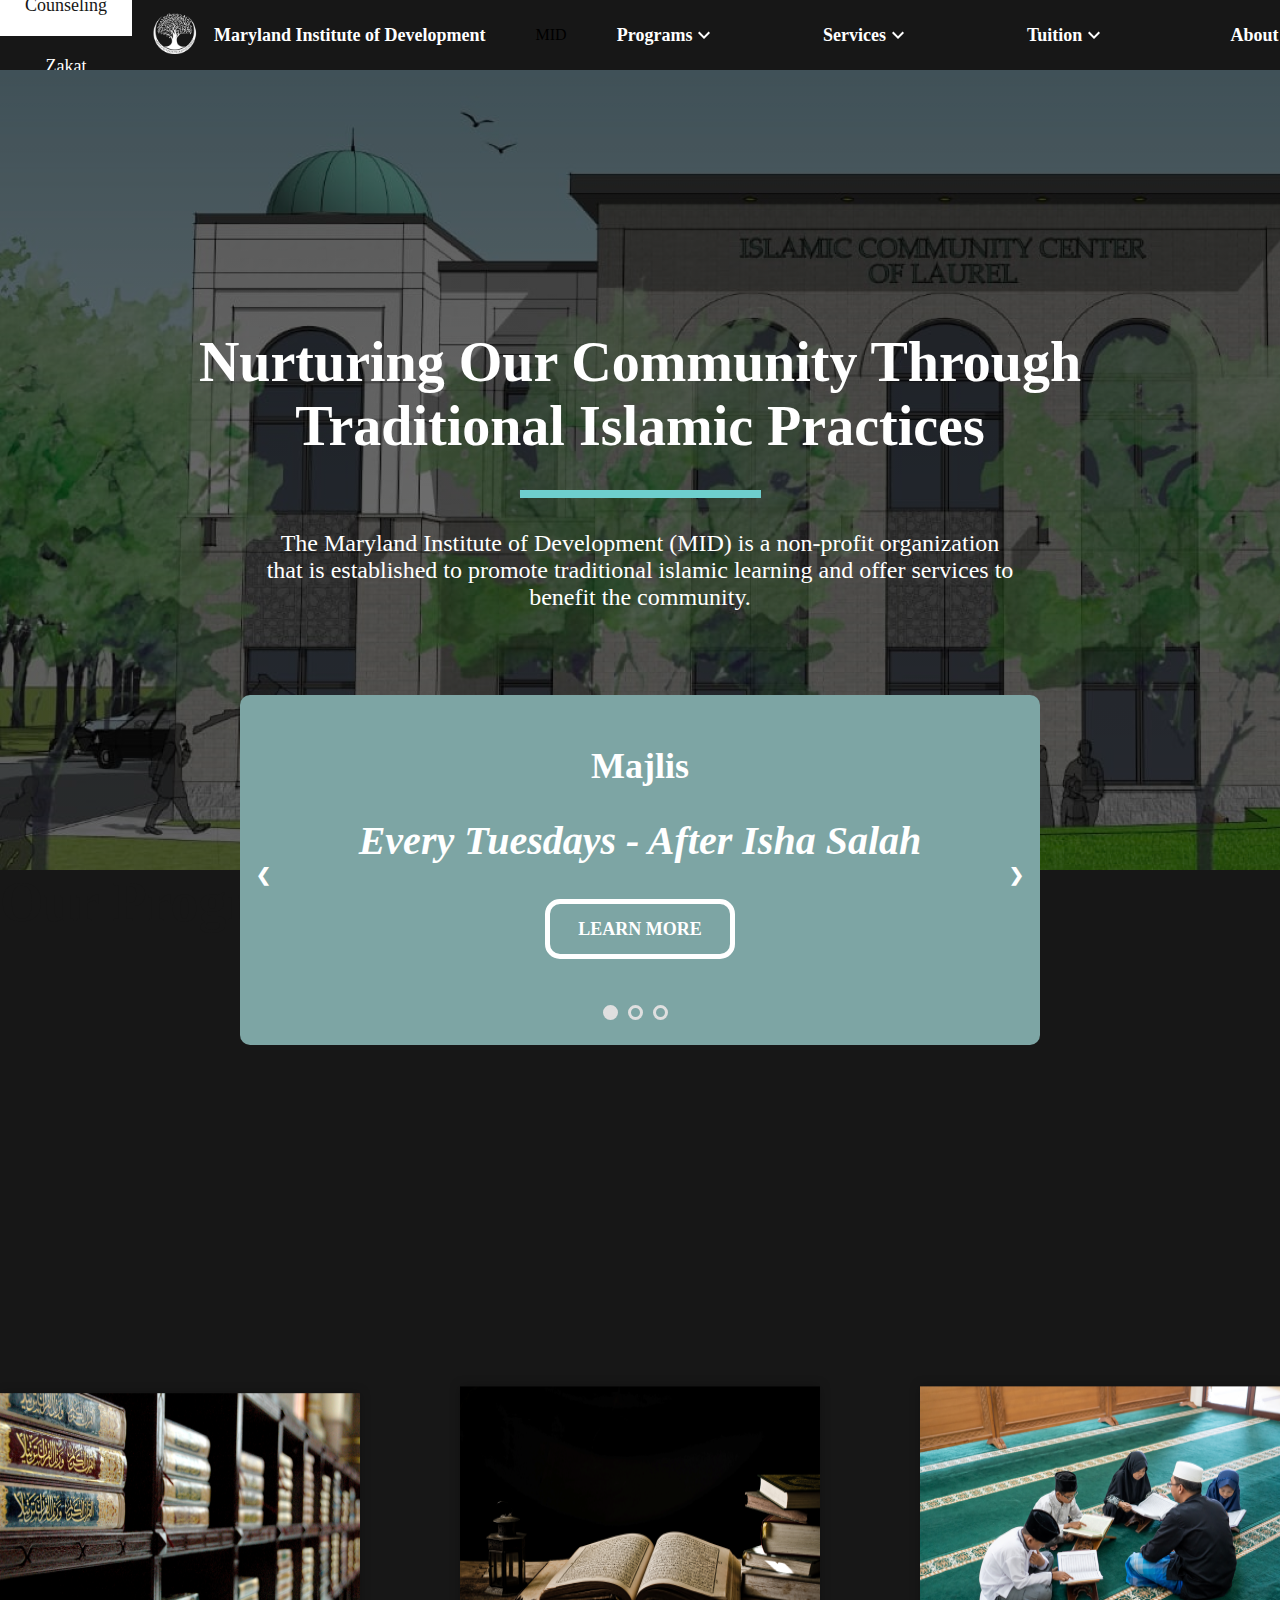
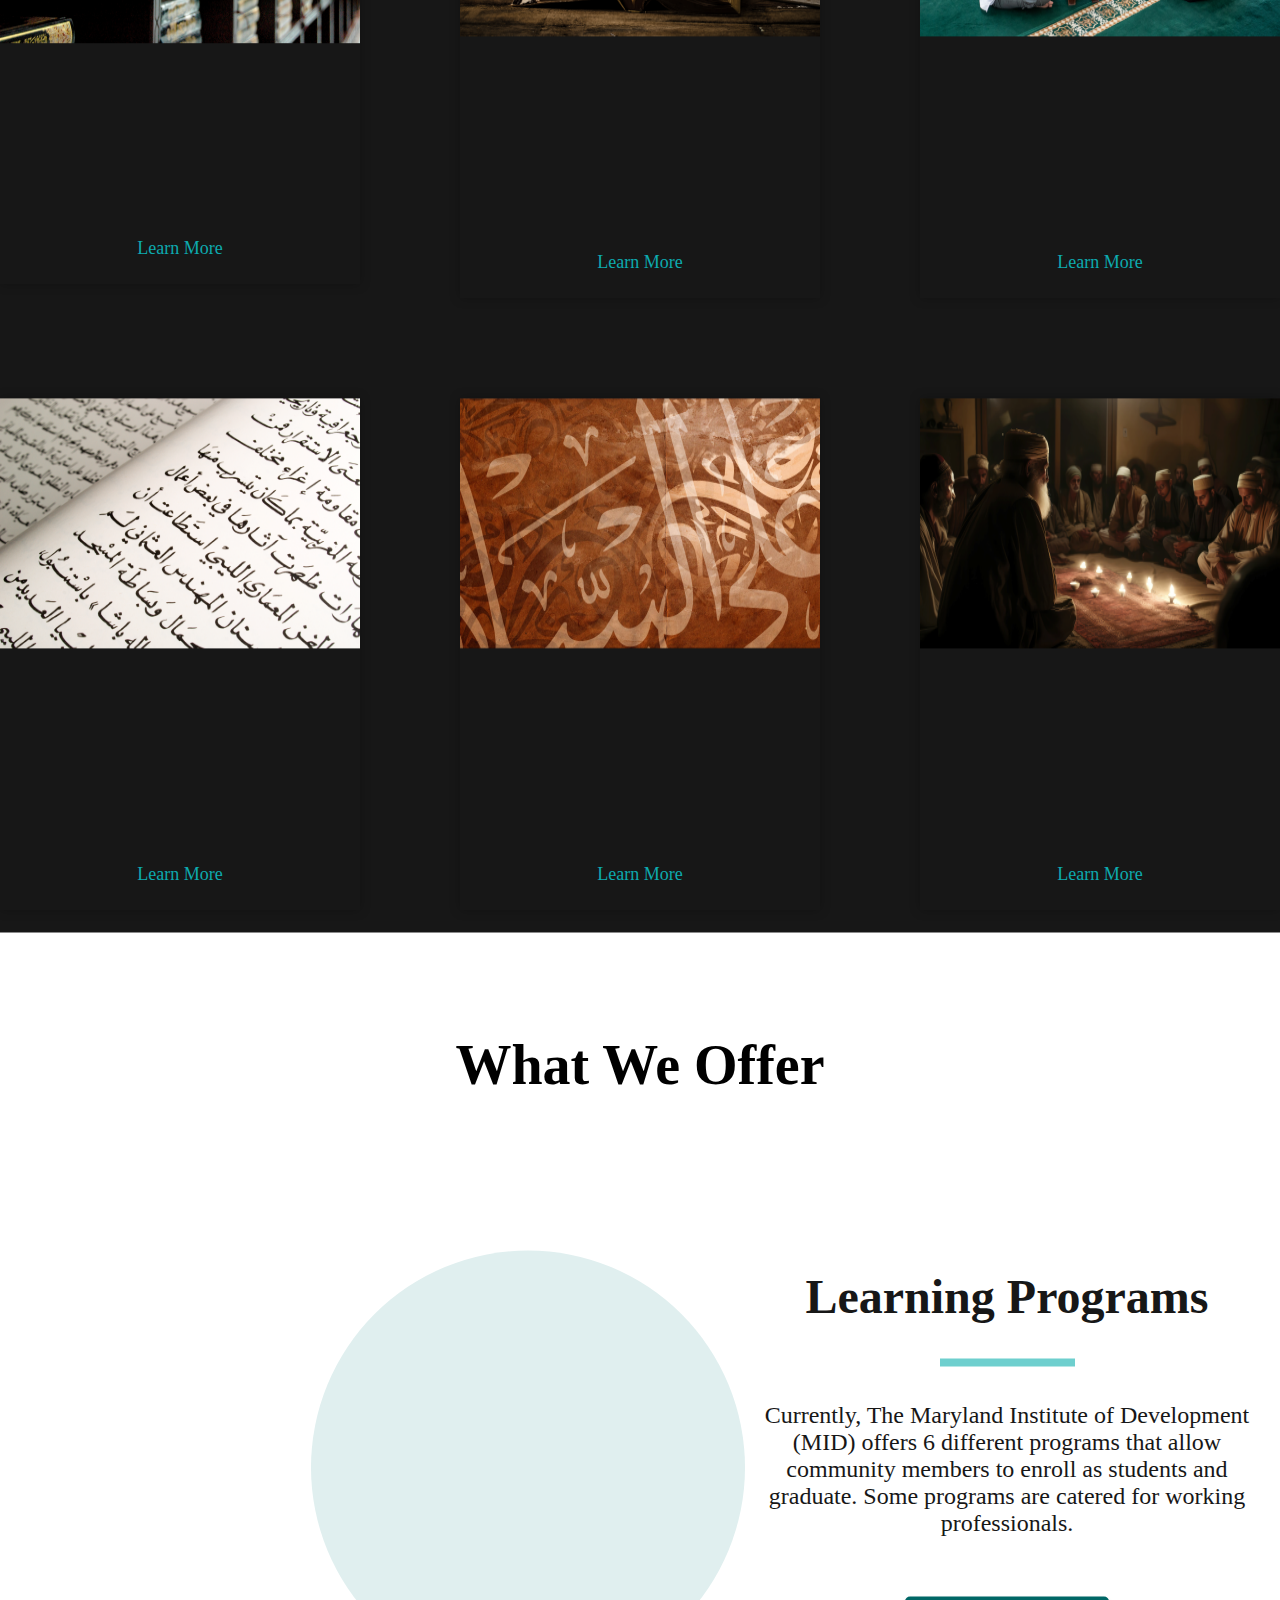
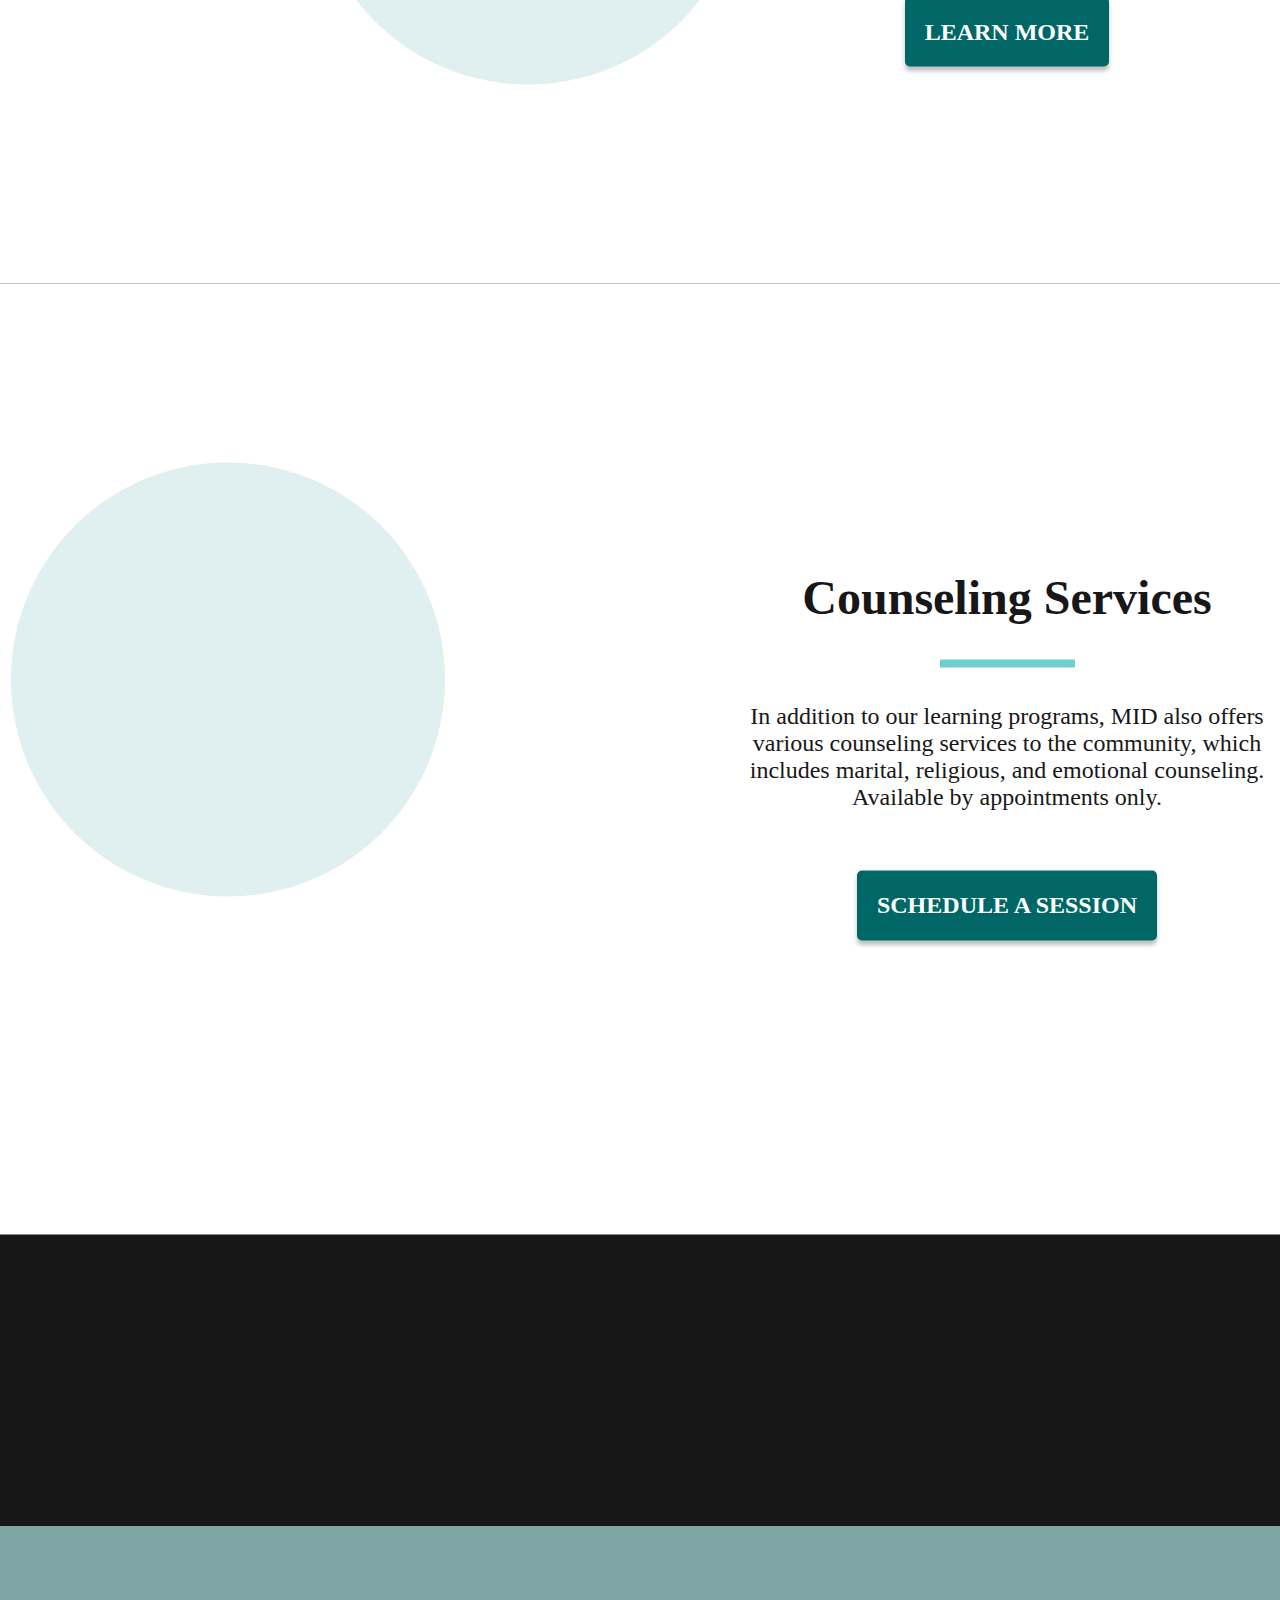
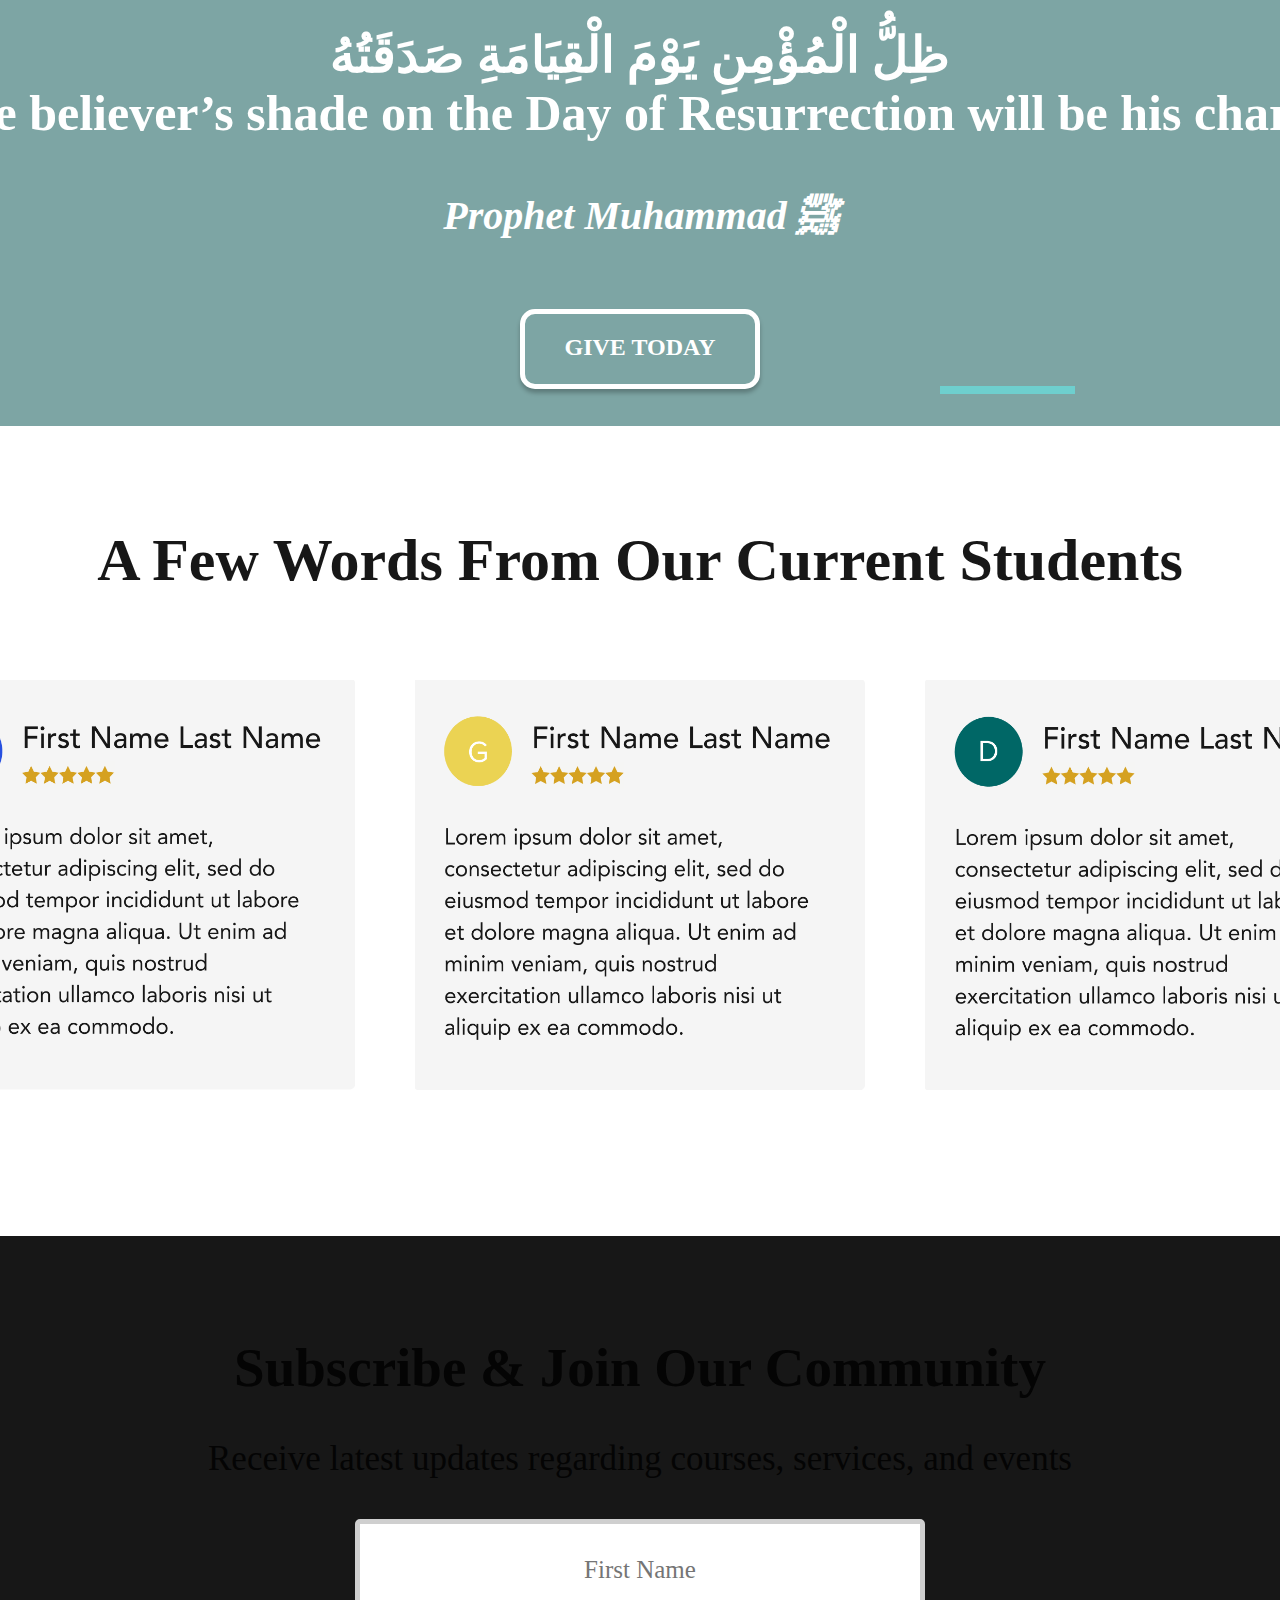
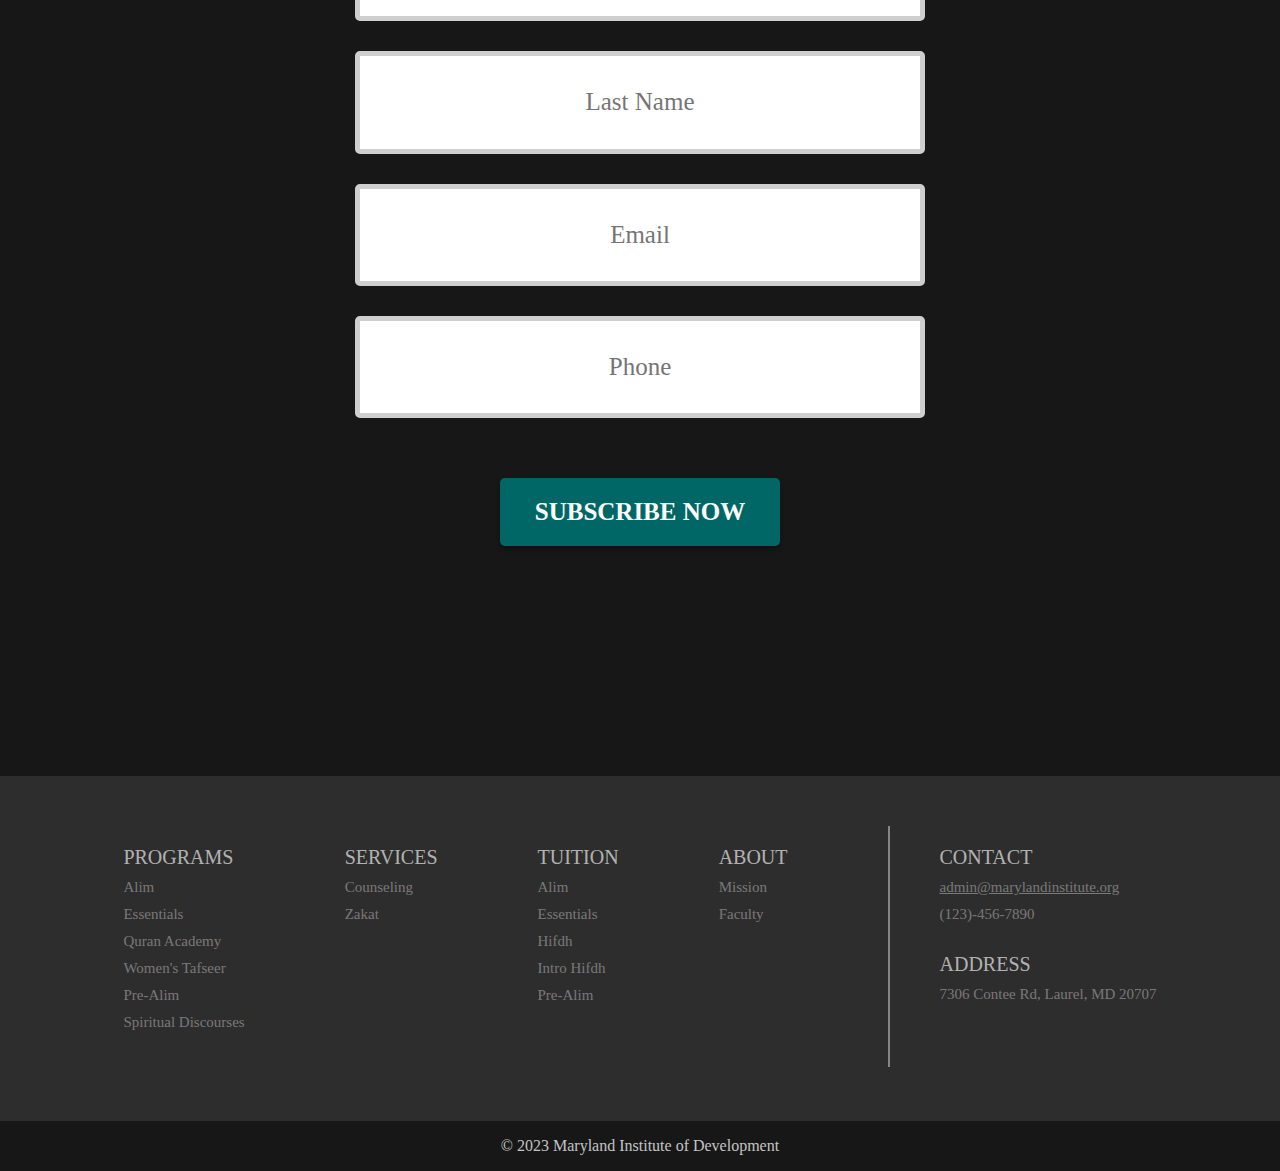
==== commit 0cac0681: "Add files via upload" ====
--- a/index.html
+++ b/index.html
@@ -2,16 +2,51 @@
 <html lang="en">
   <head>
     <meta charset="UTF-8" />
-    <meta name="viewport" content="width=device-width, initial-scale=1.0" />
+    <meta name="viewport" content="width=device-width, initial-scale=1.0"/>
     <title>Document</title>
     <link href="https://fonts.cdnfonts.com/css/avenir" rel="stylesheet" />
     <link rel="stylesheet" href="style.css" />
     <link rel="preload" href="style.css" as="style"/>
+    <link rel="stylesheet" href="stylemobile.css" />
+    <link rel="preload" href="stylemobile.css" as="style"/>
   </head>
-  <body style="background-color: #fafafa">
+  <body style="background-color: #171717">
     <div id="nav">
-      <a href="mid.html"><img id="logo" src="./assets/logo.png" /></a>
+      <div class="hamburger-menu">
+        <input id="menu__toggle" type="checkbox" />
+        <label class="menu__btn" for="menu__toggle">
+          <span></span>
+        </label>
+        <ul class="menu__box">
+          <li><a class="menu__item">Programs</a>
+            <a class="menu__item2" href="https://www.marylandinstitute.org/alimprogram">Alim</a>
+            <a class="menu__item2" href="https://www.marylandinstitute.org/sanatain">Essentials</a>
+            <a class="menu__item2" href="https://www.marylandinstitute.org/quranacademy">Quran Academy</a>
+            <a class="menu__item2" href="https://www.marylandinstitute.org/tafseer">Women's Tafseer</a>
+            <a class="menu__item2" href="https://www.marylandinstitute.org/gateway">Gateway to Learning</a>
+            <a class="menu__item2" href="https://www.marylandinstitute.org/discourses">Spiritual Discourse</a>
+          </li>
+          <li><a class="menu__item">Services</a>
+            <a class="menu__item2" href="https://www.marylandinstitute.org/counseling">Counseling</a>
+            <a class="menu__item2" href="https://www.marylandinstitute.org/zakat">Zakat</a>
+          </li>
+          <li><a class="menu__item">Tuition</a>
+            <a class="menu__item2" href="https://www.marylandinstitute.org/tuition">Alim</a>
+            <a class="menu__item2" href="https://www.marylandinstitute.org/tuition#:~:text=Other-,Sanatain%20Program,-Tuition%20for%20the">Essentials</a>
+            <a class="menu__item2" href="https://www.marylandinstitute.org/tuition#:~:text=Other-,Quran%20Academy,-Tuition%20for%20the">Hifdh</a>
+            <a class="menu__item2" href="https://www.marylandinstitute.org/tuition#:~:text=Other-,Introduction%20to%20Hifdh,-Tuition%20for%20the">Intro Hifdh</a>
+            <a class="menu__item2" href="https://www.marylandinstitute.org/tuition#:~:text=Other-,Gateway%20to%20Learning,-Tuition%20for%20the">Pre-Alim</a>
+          </li>
+          <li><a class="menu__item" href="#">About</a>
+            <a class="menu__item2" href="https://www.marylandinstitute.org/alimprogram">Mission</a>
+            <a class="menu__item2" href="https://www.marylandinstitute.org/sanatain">Faculty</a>
+          </li>
+          <li><a class="menu__item" href="#">Contact</a></li>
+        </ul>
+      </div>
+      <a href="index.html" id="logolink"><img id="logo" src="./assets/logo.png" /></a>
       <div id="title">Maryland Institute of Development</div>
+      <div id="title2">MID</div>
       <div id="navgroup">
         <div class="navcontainer">
           <div class="navcontent">
@@ -22,27 +57,19 @@
               <a href="https://www.marylandinstitute.org/alimprogram">Alim</a>
             </li>
             <li>
-              <a href="https://www.marylandinstitute.org/sanatain">Sanatain</a>
-            </li>
-            <li>
-              <a href="https://www.marylandinstitute.org/quranacademy"
-                >Quran Academy</a
-              >
-            </li>
-            <li>
-              <a href="https://www.marylandinstitute.org/tafseer"
-                >Tafseer for Women</a
-              >
-            </li>
-            <li>
-              <a href="https://www.marylandinstitute.org/gateway"
-                >Gateway to Learning</a
-              >
-            </li>
-            <li>
-              <a href="https://www.marylandinstitute.org/discourses"
-                >Spiritual Discourse</a
-              >
+              <a href="https://www.marylandinstitute.org/sanatain">Essentials</a>
+            </li>
+            <li>
+              <a href="https://www.marylandinstitute.org/quranacademy">Quran Academy</a>
+            </li>
+            <li>
+              <a href="https://www.marylandinstitute.org/tafseer">Women's Tafseer</a>
+            </li>
+            <li>
+              <a href="https://www.marylandinstitute.org/gateway">Pre-Alim</a>
+            </li>
+            <li>
+              <a href="https://www.marylandinstitute.org/discourses">Spiritual Discourse</a>
             </li>
           </ul>
         </div>
@@ -59,17 +86,47 @@
             <li><a href="https://www.marylandinstitute.org/zakat">Zakat</a></li>
           </ul>
         </div>
-        <a href="https://www.marylandinstitute.org/tuition"
-          ><div class="navcontent" id="tuition">Tuition</div></a
-        >
-        <a href="https://www.marylandinstitute.org/aboutus"
-          ><div class="navcontent">About</div></a>
+        <div class="navcontainer">
+          <div class="navcontent">
+            Tuition<img id="arrow2" src="./assets/arrow.svg" />
+          </div>
+          <ul class="dropdown">
+            <li>
+              <a href="https://www.marylandinstitute.org/alimprogram">Alim</a>
+            </li>
+            <li>
+              <a href="https://www.marylandinstitute.org/sanatain">Essentials</a>
+            </li>
+            <li>
+              <a href="https://www.marylandinstitute.org/quranacademy">Hifdh</a>
+            </li>
+            <li>
+              <a href="https://www.marylandinstitute.org/tafseer">Intro Hifdh</a>
+            </li>
+            <li>
+              <a href="https://www.marylandinstitute.org/gateway">Pre-Alim</a>
+            </li>
+          </ul>
+        </div>
+        <div class="navcontainer">
+          <div class="navcontent">
+            About<img id="arrow2" src="./assets/arrow.svg" />
+          </div>
+          <ul class="dropdown">
+            <li>
+              <a href="https://www.marylandinstitute.org/counseling"
+                >Mission</a
+              >
+            </li>
+            <li><a href="https://www.marylandinstitute.org/zakat">Faculty</a></li>
+          </ul>
+        </div>
           <a href="https://www.marylandinstitute.org/aboutus"
           ><div class="navcontent">Contact</div></a>
-        <a href="https://www.marylandinstitute.org/donate"
+      </div>
+      <a href="https://www.marylandinstitute.org/donate"
           ><button id="donate">DONATE</button></a
         >
-      </div>
     </div>
     <div id="container">
       <div id="banner">
@@ -101,19 +158,18 @@
             </div>
           </div>
         </div>
-    
-        <a class="prev" onclick="plusSlides(-1)">&#10094;</a>
-        <a class="next" onclick="plusSlides(1)">&#10095;</a>
         <div class="circle">
           <div class="dot" onclick="currentSlide(1)"></div>
           <div class="dot" onclick="currentSlide(2)"></div>
           <div class="dot" onclick="currentSlide(3)"></div>
         </div>
+        <a class="prev" onclick="plusSlides(-1)">&#10094;</a>
+        <a class="next" onclick="plusSlides(1)">&#10095;</a>
       </div>
       
     </div>
+    <div id="item_0">Our Programs</div>
     <div id="frame">
-      <p id="item_0">Our Programs</p>
       <div id="parent">
         <div class="programs">
           <img
@@ -126,7 +182,7 @@
             A part-time traditional Islamic studies curriculum for men and
             women. Classes are held on Sundays and weekday nights.
           </p>
-          <p class="learnmore">Learn More</p>
+          <a class="learnmore" href="https://www.marylandinstitute.org/alimprogram">Learn More</a>
         </div>
         <div class="programs">
           <img
@@ -134,12 +190,12 @@
             src="./assets/adobestock60557501-1.png"
             alt="Image"
           />
-          <p class="programtitle">SANATAIN</p>
+          <p class="programtitle">ESSENTIALS</p>
           <p class="programcontent">
             A two year part-time program for men and women focusing on the
             Islamic essentials. Classes are held on Sundays and weekday nights.
           </p>
-          <p class="learnmore">Learn More</p>
+          <a class="learnmore" href="https://www.marylandinstitute.org/sanatain">Learn More</a>
         </div>
         <div class="programs">
           <img
@@ -150,30 +206,30 @@
           <p class="programtitle">QURAN ACADEMY</p>
           <p class="programcontent">
             A full-time Hifdh program for boys and girls. Classes are held on
-            Monday-Friday. An introduction to Hifdh program held in the morning.
-          </p>
-          <p class="learnmore">Learn More</p>
+            Monday-Friday. A part-time Introduction to Hifdh program is held in the morning.
+          </p>
+          <a class="learnmore" href="https://www.marylandinstitute.org/quranacademy">Learn More</a>
         </div>
       </div>
       <div id="parent">
         <div class="programs2">
           <img class="pic" src="./assets/adobestock6241340-1.png" alt="Image" />
-          <p class="programtitle">TAFSEER FOR WOMEN</p>
+          <p class="programtitle">WOMEN'S TAFSEER</p>
           <p class="programcontent">
             A weekly class for women covering the exegesis of the Quran. Classes
             are held on Tuesdays from 7 to 9 PM. Anyone can join for free!
           </p>
-          <p class="learnmore">Learn More</p>
+          <a class="learnmore" href="https://www.marylandinstitute.org/tafseer">Learn More</a>
         </div>
         <div class="programs2">
           <img class="pic" src="./assets/image-5-iyY.png" alt="Image" />
-          <p class="programtitle">GATEWAY TO LEARNING</p>
+          <p class="programtitle">PRE-ALIM</p>
           <p class="programcontent">
             Learn the prerequisites of the Alim Program over the summer. The
             course is open to everyone. Classes are held on Sundays and weekday
             nights.
           </p>
-          <p class="learnmore">Learn More</p>
+          <a class="learnmore" href="https://www.marylandinstitute.org/gateway">Learn More</a>
         </div>
         <div class="programs2">
           <img
@@ -187,13 +243,20 @@
             their cure. Classes are held on Tuesday nights. Anyone can join for
             free!
           </p>
-          <p class="learnmore">Learn More</p>
+          <a class="learnmore" href="https://www.marylandinstitute.org/discourses">Learn More</a>
         </div>
       </div>
     </div>
     <div class="offers">
-      What We Offer
+      <p id="whatoffer">What We Offer</p>
       <div class="learning">
+        <div class="offerimageparent">
+          <img
+            class="offerimage"
+            src="./assets/material-symbols_school.svg"
+            alt="Image"
+          />
+        </div>
         <div class="offertitle">
           Learning Programs
           <div class="line2"></div>
@@ -203,14 +266,7 @@
             students and graduate. Some programs are catered for working
             professionals.
           </div>
-          <button class="offerlearn">LEARN MORE</button>
-        </div>
-        <div class="offerimageparent">
-          <img
-            class="offerimage"
-            src="./assets/material-symbols_school.svg"
-            alt="Image"
-          />
+          <a href="https://www.marylandinstitute.org/classes"><button class="offerlearn">LEARN MORE</button></a>
         </div>
       </div>
     </div>
@@ -219,7 +275,7 @@
         <div class="offerimageparent2">
           <img class="offerimage" src="./assets/Group 129.svg" alt="Image" />
         </div>
-        <div class="offertitle2">
+        <div class="offertitle">
           Counseling Services
           <div class="line2"></div>
           <div class="offerdes">
@@ -227,38 +283,39 @@
             counseling services to the community, which includes marital,
             religious, and emotional counseling. Available by appointments only.
           </div>
-          <button class="offerlearn">SCHEDULE A SESSION</button>
-        </div>
-      </div>
-    </div>
-    <div class="offers2">
+          <a href="https://www.marylandinstitute.org/counseling"><button class="offerlearn">SCHEDULE A SESSION</button></a>
+        </div>
+      </div>
+    </div>
+    <div class="offers3">
       <div class="learning">
-        <div class="offertitle3">
-          Zakat
+        <div class="offerimageparent3">
+          <img
+            class="offerimage2"
+            src="./assets/fluent_money-hand-20-filled.svg"
+            alt="Image"
+          />
+          <img
+            class="offerimage2"
+            src="./assets/fluent_box-20-filled.svg"
+            alt="Image"
+          />
+        </div>
+        <div class="offertitle">
+          Zakat Aid
           <div class="line2"></div>
           <div class="offerdes">
             Are you in need of financial assistance and qualify for zakat? We
             will work with you to see if you meet the requirements. Download and
             complete the Zakat form.
           </div>
-          <button class="offerlearn">APPLY HERE</button>
-        </div>
-        <div class="offerimageparent3">
-          <img
-            class="offerimage2"
-            src="./assets/fluent_money-hand-20-filled.svg"
-            alt="Image"
-          />
-          <img
-            class="offerimage2"
-            src="./assets/fluent_box-20-filled.svg"
-            alt="Image"
-          />
+          <a href="https://www.marylandinstitute.org/zakat"><button class="offerlearn">APPLY HERE</button></a>
         </div>
       </div>
     </div>
     <div class="quotecontainer">
       <div class="quote">
+        ظِلُّ الْمُؤْمِنِ يَوْمَ الْقِيَامَةِ صَدَقَتُهُ<br />
         “The believer’s shade on the Day of Resurrection will be his charity”
       </div>
       <div class="quoteby">Prophet Muhammad ﷺ</div>
@@ -319,7 +376,7 @@
       <input class="subs" placeholder="First Name"></input>
       <input class="subs" placeholder="Last Name"></input>
       <input class="subs" placeholder="Email"></input>
-      <input id="phone"class="subs" placeholder="Phone"></input>
+      <input id="phone" class="subs" placeholder="Phone"></input>
       <button class="subsbutton">SUBSCRIBE NOW</button>
     </div>
     <div class="footerparent">
@@ -327,26 +384,25 @@
       <div class="footer">
         <div class="footertitle">PROGRAMS
           <div class="footerpages"><a class="footerlink" href="https://www.marylandinstitute.org/alimprogram">Alim</a></div>
-          <div class="footerpages">Sanatain</div>
-          <div class="footerpages">Quran Academy</div>
-          <div class="footerpages">Tafseer for Women</div>
-          <div class="footerpages">Gateway to Learning</div>
-          <div class="footerpages">Spiritual Discourses</div>
+          <div class="footerpages"><a class="footerlink" href="https://www.marylandinstitute.org/sanatain">Essentials</a></div>
+          <div class="footerpages"><a class="footerlink" href="https://www.marylandinstitute.org/quranacademy">Quran Academy</a></div>
+          <div class="footerpages"><a class="footerlink" href="https://www.marylandinstitute.org/tafseer">Women's Tafseer</a></div>
+          <div class="footerpages"><a class="footerlink" href="https://www.marylandinstitute.org/gateway">Pre-Alim</a></div>
+          <div class="footerpages"><a class="footerlink" href="https://www.marylandinstitute.org/discourses">Spiritual Discourses</a></div>
         </div>
         <div class="footertitle">SERVICES
-          <div class="footerpages">Counseling</div>
-          <div class="footerpages">Zakat</div>
-          <div class="footerpages">Zakat Calculation</div>
+          <div class="footerpages"><a class="footerlink" href="https://www.marylandinstitute.org/counseling">Counseling</a></div>
+          <div class="footerpages"><a class="footerlink" href="https://www.marylandinstitute.org/zakat">Zakat</a></div>
         </div>
         <div class="footertitle">TUITION
-          <div class="footerpages">Alim</div>
-          <div class="footerpages">Sanatain</div>
-          <div class="footerpages">Quran Academy</div>
-          <div class="footerpages">Gateway to Learning</div>
+          <div class="footerpages"><a class="footerlink" href="https://www.marylandinstitute.org/tuition">Alim</a></div>
+          <div class="footerpages"><a class="footerlink" href="https://www.marylandinstitute.org/tuition#:~:text=Other-,Sanatain%20Program,-Tuition%20for%20the">Essentials</a></div>
+          <div class="footerpages"><a class="footerlink" href="https://www.marylandinstitute.org/tuition#:~:text=Other-,Quran%20Academy,-Tuition%20for%20the">Hifdh</a></div>
+          <div class="footerpages"><a class="footerlink" href="https://www.marylandinstitute.org/tuition#:~:text=Other-,Introduction%20to%20Hifdh,-Tuition%20for%20the">Intro Hifdh</a></div>
+          <div class="footerpages"><a class="footerlink" href="https://www.marylandinstitute.org/tuition#:~:text=Other-,Gateway%20to%20Learning,-Tuition%20for%20the">Pre-Alim</a></div>
         </div>
         <div class="footertitle">ABOUT
-          <div class="footerpages">Mission</div>
-          <div class="footerpages">Vision</div>
+          <div class="footerpages"><a class="footerlink" href="https://www.marylandinstitute.org/aboutus">Mission</a></div>
           <div class="footerpages">Faculty</div>
         </div>
         <div id="line3"></div>
--- a/stylemobile.css
+++ b/stylemobile.css
@@ -0,0 +1,1114 @@
+@media (max-width: 768px) {
+  * {
+    margin: 0;
+    padding: 0;
+  }
+
+  body {
+    animation: fadeIn 0.7s;
+  }
+
+  #menu__toggle {
+    opacity: 0;
+  }
+  #menu__toggle:checked + .menu__btn > span {
+    transform: rotate(45deg);
+  }
+  #menu__toggle:checked + .menu__btn > span::before {
+    top: 0;
+    transform: rotate(0deg);
+  }
+  #menu__toggle:checked + .menu__btn > span::after {
+    top: 0;
+    transform: rotate(90deg);
+  }
+  #menu__toggle:checked ~ .menu__box {
+    right: 0 !important;
+  }
+  .menu__btn {
+    position: fixed;
+    margin-right: 20px;
+    margin-top: 10px;
+    right: 0;
+    width: 26px;
+    height: 26px;
+    cursor: pointer;
+    z-index: 4;
+  }
+  .menu__btn > span,
+  .menu__btn > span::before,
+  .menu__btn > span::after {
+    display: flex;
+    position: absolute;
+    width: 100%;
+    height: 2px;
+    background-color: #797373fd;
+    transition-duration: 0.3s;
+  }
+  .menu__btn > span::before {
+    content: "";
+    top: -8px;
+  }
+  .menu__btn > span::after {
+    content: "";
+    top: 8px;
+  }
+
+  .menu__box {
+    display: flex;
+    position: fixed;
+    flex-direction: column;
+    align-items: center;
+    justify-content: center;
+    top: 0;
+    right: -100%;
+    width: 100%;
+    height: 100vh;
+    margin: 0;
+    padding: 50px 0;
+    padding-bottom: 200px;
+    list-style: none;
+    background-color: #171717;
+    box-shadow: 2px 2px 6px rgba(0, 0, 0, 0.4);
+    transition-duration: 0.5s;
+    z-index: 3;
+    overflow-y: scroll;
+  }
+
+  .menu__item {
+    display: flex;
+    padding-top: 30px;
+    padding-bottom: 20px;
+    color: #ffffff;
+    font-family: Avenir;
+    font-size: 18px;
+    font-weight: 600;
+    text-decoration: none;
+    justify-content: center;
+    transition-duration: 0.25s;
+    align-items: center;
+  }
+
+  .menu__item2 {
+    display: flex;
+    justify-content: center;
+    align-items: center;
+    text-align: center;
+    color: #ffffff;
+    font-family: Avenir;
+    width: auto;
+    font-size: 15px;
+    padding: 5px;
+    text-decoration: none;
+  }
+
+  .menu__item2:hover {
+    transition: 0.3s ease;
+    color: #ffffff65;
+  }
+
+  #nav {
+    box-sizing: border-box;
+    width: 100%;
+    position: relative;
+    height: 70px;
+    display: flex;
+    align-items: center;
+    background: var(--standard-negative, #171717);
+    flex-shrink: 0;
+  }
+
+  #logo {
+    width: 36px;
+    height: 37px;
+    margin-right: 15px;
+    flex-shrink: 0;
+    cursor: pointer;
+    z-index: 2;
+  }
+
+  #logolink {
+    z-index: 2;
+  }
+
+  #title {
+    display: none;
+  }
+
+  #title2 {
+    color: #fff;
+    font-family: Avenir;
+    font-size: 18px;
+    font-style: normal;
+    font-weight: bold;
+    line-height: normal;
+    margin-right: 50px;
+    white-space: nowrap;
+    z-index: 2;
+  }
+
+  .navcontainer {
+    justify-content: center;
+    position: relative;
+    width: auto;
+  }
+
+  .navcontent {
+    color: #fff;
+    font-family: Avenir;
+    font-size: 15px;
+    font-style: normal;
+    font-weight: bold;
+    line-height: normal;
+    z-index: 4;
+    position: relative;
+    height: 70px; /* Set the height to 100% */
+    display: flex; /* Use flex display to fill the full height */
+    align-items: center; /* Vertically center the text within .navcontent */
+    width: auto;
+    padding-left: 50px;
+    padding-right: 50px;
+    justify-content: center;
+  }
+
+  .navcontent:hover {
+    background-color: rgb(255, 255, 255);
+    color: #171717;
+  }
+
+  .navcontainer:hover .dropdown {
+    display: block;
+  }
+
+  .navcontainer:hover .navcontent #arrow2,
+  .dropdown:hover ~ .navcontainer .navcontent #arrow2 {
+    transform: rotate(180deg);
+    transition: filter 0s, transform 0.3s;
+  }
+
+  .navcontent:hover #arrow2 {
+    filter: invert(1);
+    transform: rotate(180deg);
+    transition: 0.3s;
+  }
+
+  .navcontent #arrow2 {
+    transform: rotate(0deg);
+    transition: filter 0s, transform 0.3s;
+  }
+
+  .navcontent:hover + .dropdown {
+    display: block;
+  }
+
+  .dropdown {
+    display: none;
+    position: absolute;
+    transform: translateX(-50%, -50%);
+    background: var(--standard-negative, #171717);
+    z-index: 3;
+    flex-shrink: 0;
+    border-bottom-left-radius: 0px;
+    border-bottom-right-radius: 0px;
+    overflow: hidden; /* Hide content overflow */
+    transition: max-height 0.3s ease-in-out;
+    width: 100%;
+    justify-content: center;
+    opacity: 1; /* Initially set the opacity to 0 */
+    animation: fadeIn 0.3s ease;
+  }
+
+  @keyframes drop {
+    from {
+      transform: translateY(-100%);
+    }
+    to {
+      transform: translateY(0%);
+    }
+  }
+
+  @keyframes rotate {
+    from {
+      transform: rotate(180deg);
+    }
+    to {
+      transform: rotate(0deg);
+    }
+  }
+
+  @keyframes fadeIn {
+    from {
+      opacity: 0;
+    }
+    to {
+      opacity: 1;
+    }
+  }
+
+  a {
+    text-decoration: none;
+  }
+
+  ul li a {
+    display: block;
+    padding: 20px 25px;
+    color: #fff;
+    text-decoration: none;
+    text-align: center;
+    font-size: 18px;
+    font-family: Avenir;
+  }
+
+  #donate {
+    width: 170px;
+    height: 45px;
+    border-radius: 5px;
+    background: var(--standard-aware, #006766);
+    color: #fff;
+    text-align: center;
+    font-family: Avenir;
+    font-size: 18px;
+    font-style: normal;
+    font-weight: bold;
+    line-height: normal;
+    border: 0px;
+    cursor: pointer;
+    display: none;
+  }
+
+  #donate:hover {
+    background: var(--standard-aware, #ffffff);
+    color: var(--standard-aware, #006766);
+    transition: 0.3s ease;
+  }
+
+  #navgroup {
+    display: none;
+  }
+
+  #arrow2 {
+    width: 24px;
+    height: 24px;
+    flex-shrink: 0;
+  }
+
+  #container {
+    flex: 1;
+    display: flex;
+    align-items: center;
+    justify-content: center;
+  }
+
+  #banner {
+    align-items: center;
+    justify-content: center;
+    position: relative;
+    width: 100%; /* Adjust the banner width to fit the screen */
+    height: 300px;
+    background-image: url("./assets/image-4-bg.png");
+    background-repeat: no-repeat; /* Prevent the image from repeating */
+    background-position: center; /* Center the image within the container */
+    background-size: 100% 100%;
+    display: flex;
+    flex-direction: column;
+    background-attachment: fixed;
+    box-sizing: border-box;
+  }
+
+  #banner:before {
+    content: "";
+    position: absolute;
+    width: 100%;
+    height: 100%;
+    background: linear-gradient(rgba(0, 0, 0, 0.637), rgba(0, 0, 0, 0.521));
+    pointer-events: none;
+    z-index: 1;
+  }
+
+  #nurture {
+    color: #fff;
+    text-align: center;
+    font-family: Avenir;
+    font-size: 21px;
+    font-style: normal;
+    font-weight: bold;
+    position: relative;
+    z-index: 2;
+    display: flex;
+    flex-direction: column;
+    align-items: center;
+    justify-content: center;
+    width: 90%;
+  }
+
+  #line {
+    width: 150px;
+    height: 5px;
+    background: var(--standard-produce, #6ecfce);
+    z-index: 2;
+    flex-direction: column;
+    align-items: center;
+    justify-content: center;
+    flex-shrink: 0;
+    display: flex;
+    margin-top: 16px;
+    margin-bottom: 16px;
+  }
+
+  #describ {
+    color: #fff;
+    width: 90%;
+    text-align: center;
+    font-family: Avenir;
+    font-size: 15px;
+    font-style: normal;
+    font-weight: 500;
+    position: relative;
+    line-height: normal;
+    align-items: center;
+    justify-content: center;
+    display: flex;
+    z-index: 2;
+    flex-direction: column;
+  }
+
+  .prev,
+  .next {
+    cursor: pointer;
+    position: absolute;
+    top: 50%;
+    width: auto;
+    margin-top: -22px;
+    padding: 16px;
+    color: white;
+    font-weight: bold;
+    font-size: 14px;
+    transition: 0.6s ease;
+    border-radius: 0 3px 3px 0;
+    user-select: none;
+    display: none;
+  }
+
+  .next {
+    right: 0;
+    border-radius: 3px 0 0 3px;
+  }
+
+  .prev {
+    left: 0;
+    border-radius: 3px 0 0 3px;
+  }
+
+  .prev:hover,
+  .next:hover {
+    color: #717171;
+  }
+
+  .active,
+  .dot:hover {
+    background-color: #717171;
+    transition: 0.3s ease;
+  }
+
+  .fade {
+    animation-name: fade;
+    animation-duration: 1.5s;
+  }
+
+  @keyframes fade {
+    from {
+      opacity: 0.4;
+    }
+    to {
+      opacity: 1;
+    }
+  }
+
+  #announce {
+    box-sizing: border-box;
+    width: 100%;
+    height: 230px;
+    flex-shrink: 0;
+    position: absolute;
+    flex-direction: column;
+    display: flex;
+    align-items: center;
+    background: var(--standard-aware, #7da5a4);
+    box-shadow: 0px 4px 8px 0x rgba(0, 0, 0, 0.25);
+    z-index: 2;
+    margin-top: 500px;
+  }
+
+  .announcement {
+    display: none;
+    text-align: center;
+    color: #fff;
+    font-family: Avenir;
+    font-style: normal;
+    font-weight: 600;
+  }
+
+  #weekly {
+    color: #fff;
+    text-align: center;
+    font-family: Adobe Garamond Pro;
+    font-size: 25px;
+    font-style: normal;
+    font-weight: 600;
+    margin-top: 20px;
+    margin-bottom: 15px;
+  }
+
+  #news {
+    color: #fff;
+    text-align: center;
+    font-family: Adobe Garamond Pro;
+    font-size: 20px;
+    font-style: italic;
+    font-weight: 600;
+  }
+
+  .carousel {
+    flex: 0 0 100%;
+    align-items: center; /* Center the content horizontally */
+    text-align: center; /* Center the text horizontally */
+    display: flex;
+    flex-direction: column;
+  }
+
+  .carousel-wrapper {
+    display: flex;
+    transition: transform 0.5s ease; /* Add a transition for smooth sliding */
+  }
+
+  .carousel-container {
+    width: auto; /* Set the width of your carousel container */
+    overflow: hidden;
+  }
+
+  #learn {
+    width: auto;
+    height: auto;
+    display: flex;
+    align-items: center;
+    justify-content: center;
+    border-radius: 10px;
+    background: var(--standard-aware, #7da5a4);
+    border: 5px solid var(--standard-positive, #fff);
+    color: var(--standard-aware, #fff);
+    text-align: center;
+    padding: 7px;
+    font-family: Avenir;
+    font-size: 15px;
+    font-style: normal;
+    font-weight: bold;
+    margin-top: 25px;
+    cursor: pointer;
+  }
+
+  #learn:hover {
+    background: var(--standard-aware, #fff);
+    color: var(--standard-aware, #7da5a4);
+    transition: 0.3s ease;
+  }
+
+  .dot {
+    width: 10px;
+    height: 10px;
+    border: solid 2px #dfdfdf;
+    box-sizing: border-box;
+    border-radius: 50px;
+    flex-shrink: 0;
+    margin-right: 10px;
+    cursor: pointer;
+  }
+
+  .circle {
+    display: flex;
+    justify-content: center;
+    position: absolute;
+    margin-top: 200px;
+  }
+
+  .active {
+    background-color: #dfdfdf;
+    transition: 0.3s ease;
+  }
+
+  #frame {
+    position: relative;
+    display: flex;
+    flex-direction: column;
+    justify-content: center;
+    align-items: center;
+    width: 100%;
+  }
+
+  #parent {
+    position: relative;
+    display: flex;
+    flex-direction: column;
+    justify-content: center;
+    align-items: center;
+    width: 100%;
+    background-color: #fafafa;
+  }
+
+  #item_0 {
+    font-size: 40px;
+    display: flex;
+    align-items: flex-end;
+    justify-content: center;
+    width: auto;
+    height: 400px;
+    font-family: "Avenir";
+    font-weight: bold;
+    color: rgba(23, 23, 23, 1);
+    background-color: #fafafa;
+    padding-bottom: 70px;
+  }
+
+  .programs {
+    position: relative;
+    display: flex;
+    flex-direction: column;
+    align-items: center;
+    justify-content: center;
+    text-align: center;
+    box-shadow: 0 0 10px rgba(0, 0, 0, 0.25);
+    margin-bottom: 70px;
+  }
+
+  .programs2 {
+    position: relative;
+    display: flex;
+    flex-direction: column;
+    align-items: center;
+    justify-content: center;
+    text-align: center;
+    box-shadow: 0 0 10px rgba(0, 0, 0, 0.25);
+    margin-bottom: 70px;
+  }
+
+  .programs,
+  .programs2 {
+    transition: transform 0.7s, opacity 0.7s; /* Add a smooth transition effect */
+  }
+
+  .animated {
+    animation: fadeIn 1s ease forwards;
+  }
+
+  .pic {
+    width: 360px;
+    height: 250px;
+  }
+
+  .programtitle {
+    font-size: 24px;
+    width: auto;
+    font-family: "Avenir";
+    font-weight: Bold;
+    color: rgba(23, 23, 23, 1);
+    margin-top: 30px;
+  }
+
+  .programcontent {
+    font-size: 18px;
+    width: 317px;
+    font-family: "Avenir";
+    color: rgba(23, 23, 23, 1);
+    margin-top: 25px;
+  }
+
+  .learnmore {
+    font-size: 18px;
+    width: auto;
+    font-family: "Avenir";
+    font-weight: Medium;
+    color: rgb(13, 170, 175);
+    margin-top: 50px;
+    margin-bottom: 25px;
+    cursor: pointer;
+  }
+
+  .learnmore:hover {
+    color: rgb(236, 129, 6);
+    transition: 0.3s ease;
+  }
+
+  #whatoffer {
+    margin-bottom: 70px;
+  }
+
+  .offers {
+    width: 100%;
+    height: 100%;
+    background-color: #ffffff;
+    color: #000;
+    font-family: Avenir;
+    font-size: 40px;
+    font-style: normal;
+    font-weight: 600;
+    text-align: center;
+    display: flex;
+    flex-direction: column;
+    align-items: center;
+    justify-content: center;
+    position: relative;
+    padding-top: 50px;
+  }
+
+  .offers2 {
+    width: 100%;
+    height: 100%;
+    background-color: #ffffff;
+    color: #000;
+    font-family: Avenir;
+    font-size: 40px;
+    font-style: normal;
+    font-weight: 600;
+    text-align: center;
+    display: flex;
+    flex-direction: column;
+    align-items: center;
+    justify-content: center;
+    position: relative;
+    padding-top: 100px;
+  }
+
+  .offers3 {
+    width: 100%;
+    height: 100%;
+    background-color: #ffffff;
+    color: #000;
+    font-family: Avenir;
+    font-size: 40px;
+    font-style: normal;
+    font-weight: 600;
+    text-align: center;
+    display: flex;
+    flex-direction: column;
+    align-items: center;
+    justify-content: center;
+    position: relative;
+    padding-top: 100px;
+    padding-bottom: 100px;
+  }
+
+  .learning {
+    position: relative;
+    display: flex;
+    align-items: center;
+    flex-direction: column;
+    justify-content: center;
+    width: 100%;
+    height: 100%;
+  }
+
+  .offertitle {
+    color: #171717;
+    font-family: Avenir;
+    font-size: 35px;
+    font-style: normal;
+    font-weight: 600;
+    position: relative;
+    display: flex;
+    flex-direction: column;
+    justify-content: center;
+    align-items: center;
+  }
+
+  .line2 {
+    width: 135px;
+    height: 8px;
+    background: var(--standard-produce, #6ecfce);
+    z-index: 2;
+    align-items: center;
+    justify-content: center;
+    flex-shrink: 0;
+    display: flex;
+    margin-top: 35px;
+    margin-bottom: 35px;
+  }
+
+  .offerdes {
+    color: #171717;
+    font-family: Avenir;
+    font-size: 20px;
+    font-style: normal;
+    font-weight: 500;
+    width: 80%;
+    margin-bottom: 40px;
+  }
+
+  .offerlearn {
+    width: auto;
+    padding: 20px;
+    height: auto;
+    border-radius: 5px;
+    background: var(--standard-aware, #006766);
+    box-shadow: 0px 4px 4px 0px rgba(0, 0, 0, 0.25);
+    color: var(--standard-positive, #fff);
+    text-align: center;
+    font-family: Avenir;
+    font-size: 20px;
+    font-weight: 900;
+    border: 0px;
+    cursor: pointer;
+    margin-bottom: 15px;
+  }
+
+  .offerlearn:hover {
+    background: var(--standard-aware, #ffffff);
+    box-shadow: 0px 7px 7px 0px rgba(0, 0, 0, 0.25);
+    color: var(--standard-positive, #006766);
+    transition: 0.3s ease;
+  }
+
+  .offerimageparent {
+    width: 200px;
+    height: 200px;
+    border-radius: 434px;
+    background: #e0efef;
+    justify-content: center;
+    align-items: center;
+    display: flex;
+    margin-bottom: 35px;
+  }
+
+  .offerimageparent2 {
+    width: 200px;
+    height: 200px;
+    border-radius: 434px;
+    background: #e0efef;
+    justify-content: center;
+    align-items: center;
+    display: flex;
+    margin-bottom: 35px;
+  }
+
+  .offerimageparent3 {
+    width: 200px;
+    height: 200px;
+    border-radius: 434px;
+    background: #e0efef;
+    flex-direction: column;
+    justify-content: center;
+    align-items: center;
+    display: flex;
+    margin-bottom: 35px;
+  }
+
+  .offerimage {
+    width: 100px;
+    height: 100px;
+    opacity: 0;
+    transition: opacity 2s;
+  }
+
+  .offerimage2 {
+    width: 80px;
+    height: 80px;
+    opacity: 0;
+    transition: opacity 2s;
+  }
+
+  .quotecontainer {
+    width: 100%;
+    height: 100%;
+    background: var(--standard-aware, #7da5a4);
+    color: #000;
+    font-family: Avenir;
+    font-size: 40px;
+    font-style: normal;
+    font-weight: 600;
+    text-align: center;
+    padding-top: 70px;
+    padding-bottom: 50px;
+    display: flex;
+    flex-direction: column;
+    align-items: center;
+    position: relative;
+  }
+
+  .quote {
+    color: #ffffff;
+    text-align: center;
+    font-family: Avenir;
+    font-size: 25px;
+    font-style: normal;
+    font-weight: 600;
+    line-height: normal;
+    width: 90%;
+  }
+
+  .quoteby {
+    margin-top: 30px;
+    color: #ffffff;
+    text-align: center;
+    font-family: Avenir;
+    font-size: 20px;
+    font-style: italic;
+    font-weight: 600;
+    line-height: normal;
+  }
+
+  .quotebutton {
+    margin-top: 40px;
+    width: auto;
+    height: auto;
+    padding: 10px;
+    border-radius: 15px;
+    border: 5px solid var(--standard-positive, #fff);
+    background: var(--standard-aware, #7da5a4);
+    box-shadow: 0px 4px 4px 0px rgba(0, 0, 0, 0.25);
+    color: var(--standard-aware, #fff);
+    text-align: center;
+    font-family: Avenir;
+    font-size: 20px;
+    font-weight: 900;
+    cursor: pointer;
+    align-items: center;
+  }
+
+  .quotebutton:hover {
+    background: var(--standard-aware, #ffffff);
+    box-shadow: 0px 7px 7px 0px rgba(0, 0, 0, 0.25);
+    color: var(--standard-positive, #7da5a4);
+    transition: 0.3s ease;
+  }
+
+  .reviewcontainer {
+    width: 100%;
+    height: 550px;
+    background: var(--standard-aware, #f5f5f5);
+    color: #000;
+    font-family: Avenir;
+    font-size: 40px;
+    font-style: normal;
+    font-weight: 600;
+    text-align: center;
+    padding-top: 50px;
+    display: flex;
+    flex-direction: column;
+    align-items: center;
+    position: relative;
+    overflow: hidden;
+  }
+
+  .reviewtitle {
+    color: #171717;
+    text-align: center;
+    font-family: Avenir;
+    font-size: 30px;
+    width: 90%;
+    font-style: normal;
+    font-weight: 600;
+  }
+
+  .review {
+    animation: scroll 70s linear infinite;
+    display: flex;
+    width: calc(510px * 7);
+  }
+
+  @keyframes scroll {
+    0% {
+      transform: translateX(0);
+    }
+    100% {
+      transform: translateX(calc(-510px * 7));
+    }
+  }
+
+  .reviewimage {
+    margin-top: 55px;
+    width: 350px;
+    height: 310px;
+    padding: 30px;
+  }
+
+  .subscontainer {
+    width: 100%;
+    height: 100%;
+    color: #000;
+    font-family: Avenir;
+    font-size: 56px;
+    font-style: normal;
+    font-weight: 600;
+    text-align: center;
+    padding-top: 100px;
+    padding-bottom: 100px;
+    display: flex;
+    flex-direction: column;
+    align-items: center;
+    position: relative;
+    background-color: #fff;
+  }
+
+  .substitle {
+    color: #040404;
+    text-align: center;
+    font-family: Avenir;
+    font-size: 40px;
+    font-style: normal;
+    font-weight: 600;
+    margin-bottom: 40px;
+    width: 95%;
+  }
+
+  .subssubtitle {
+    color: #040404;
+    text-align: center;
+    font-family: Avenir;
+    font-size: 25px;
+    font-style: normal;
+    font-weight: 350;
+    margin-bottom: 40px;
+    width: 90%;
+  }
+
+  .subs {
+    width: 70%;
+    height: 60px;
+    border-radius: 5px;
+    border: 5px solid #cfcfcf;
+    background: #fff;
+    padding: 10px;
+    text-align: center;
+    margin-bottom: 30px;
+    font-size: 20px;
+    font-family: Avenir;
+  }
+
+  .subsbutton {
+    margin-top: 30px;
+    width: 200px;
+    height: 70px;
+    border-radius: 5px;
+    background: var(--standard-aware, #006766);
+    color: #fff;
+    text-align: center;
+    font-family: Avenir;
+    font-size: 20px;
+    font-style: normal;
+    font-weight: bold;
+    line-height: normal;
+    border: 0px;
+    cursor: pointer;
+    padding: 15px;
+    box-shadow: 0px 4px 4px 0px rgba(0, 0, 0, 0.25);
+  }
+
+  .subsbutton:hover {
+    background: var(--standard-aware, #ffffff);
+    color: var(--standard-aware, #006766);
+    transition: 0.3s ease;
+    box-shadow: 0px 7px 7px 0px rgba(0, 0, 0, 0.25);
+  }
+
+  .footerparent {
+    display: flex;
+    align-items: center;
+    width: 100%;
+    height: 100%;
+    justify-content: center;
+    position: relative;
+  }
+
+  .footercontainer {
+    width: 100%;
+    height: auto;
+    background: var(--standard-aware, #2e2d2d);
+    color: #ffffff;
+    padding-bottom: 50px;
+    display: flex;
+    flex-direction: column;
+    justify-content: center;
+    align-items: center;
+    position: relative;
+    text-align: center;
+  }
+
+  .footer {
+    display: flex;
+    justify-content: center;
+    align-items: center;
+    flex-direction: column;
+  }
+
+  .footertitle {
+    color: #ffffffa6;
+    font-family: Avenir;
+    font-size: 20px;
+    font-style: normal;
+    font-weight: 200;
+    display: flex;
+    flex-direction: column;
+    width: auto;
+    margin-top: 50px;
+  }
+
+  .footerpages {
+    display: flex;
+    font-size: 15px;
+    font-family: Avenir;
+    font-style: normal;
+    font-weight: 1;
+    margin-top: 10px;
+    color: #ffffff5e;
+    justify-content: center;
+  }
+
+  .footerbottom {
+    width: 100%;
+    height: 50px;
+    background: var(--standard-aware, #171717);
+    color: #ffffffc0;
+    display: flex;
+    flex-direction: column;
+    font-family: Avenir;
+    align-items: center;
+    font-size: 15px;
+    justify-content: center;
+    position: relative;
+    display: flex;
+    margin-top: -5px;
+  }
+
+  #line3 {
+    width: 241px;
+    height: 2px;
+    background: #ffffff6c;
+    z-index: 2;
+    flex-direction: column;
+    align-items: center;
+    justify-content: center;
+    flex-shrink: 0;
+    display: flex;
+    margin-top: 50px;
+  }
+
+  #address {
+    color: #ffffffa6;
+    font-family: Avenir;
+    font-size: 20px;
+    margin-top: 30px;
+  }
+
+  .footerlink {
+    color: #ffffff5e;
+  }
+
+  .footerlink:hover {
+    color: #ffffffab;
+    transition: 0.3s ease;
+  }
+
+  a[href^="tel:"] {
+    color: inherit; /* Inherit the text color from the surrounding content */
+    text-decoration: none; /* Remove the underline */
+    /* Add any other desired styles, like font-weight or font-size */
+  }
+}
--- a/stylemobile.css
+++ b/stylemobile.css
@@ -0,0 +1,1114 @@
+@media (max-width: 768px) {
+  * {
+    margin: 0;
+    padding: 0;
+  }
+
+  body {
+    animation: fadeIn 0.7s;
+  }
+
+  #menu__toggle {
+    opacity: 0;
+  }
+  #menu__toggle:checked + .menu__btn > span {
+    transform: rotate(45deg);
+  }
+  #menu__toggle:checked + .menu__btn > span::before {
+    top: 0;
+    transform: rotate(0deg);
+  }
+  #menu__toggle:checked + .menu__btn > span::after {
+    top: 0;
+    transform: rotate(90deg);
+  }
+  #menu__toggle:checked ~ .menu__box {
+    right: 0 !important;
+  }
+  .menu__btn {
+    position: fixed;
+    margin-right: 20px;
+    margin-top: 10px;
+    right: 0;
+    width: 26px;
+    height: 26px;
+    cursor: pointer;
+    z-index: 4;
+  }
+  .menu__btn > span,
+  .menu__btn > span::before,
+  .menu__btn > span::after {
+    display: flex;
+    position: absolute;
+    width: 100%;
+    height: 2px;
+    background-color: #797373fd;
+    transition-duration: 0.3s;
+  }
+  .menu__btn > span::before {
+    content: "";
+    top: -8px;
+  }
+  .menu__btn > span::after {
+    content: "";
+    top: 8px;
+  }
+
+  .menu__box {
+    display: flex;
+    position: fixed;
+    flex-direction: column;
+    align-items: center;
+    justify-content: center;
+    top: 0;
+    right: -100%;
+    width: 100%;
+    height: 100vh;
+    margin: 0;
+    padding: 50px 0;
+    padding-bottom: 200px;
+    list-style: none;
+    background-color: #171717;
+    box-shadow: 2px 2px 6px rgba(0, 0, 0, 0.4);
+    transition-duration: 0.5s;
+    z-index: 3;
+    overflow-y: scroll;
+  }
+
+  .menu__item {
+    display: flex;
+    padding-top: 30px;
+    padding-bottom: 20px;
+    color: #ffffff;
+    font-family: Avenir;
+    font-size: 18px;
+    font-weight: 600;
+    text-decoration: none;
+    justify-content: center;
+    transition-duration: 0.25s;
+    align-items: center;
+  }
+
+  .menu__item2 {
+    display: flex;
+    justify-content: center;
+    align-items: center;
+    text-align: center;
+    color: #ffffff;
+    font-family: Avenir;
+    width: auto;
+    font-size: 15px;
+    padding: 5px;
+    text-decoration: none;
+  }
+
+  .menu__item2:hover {
+    transition: 0.3s ease;
+    color: #ffffff65;
+  }
+
+  #nav {
+    box-sizing: border-box;
+    width: 100%;
+    position: relative;
+    height: 70px;
+    display: flex;
+    align-items: center;
+    background: var(--standard-negative, #171717);
+    flex-shrink: 0;
+  }
+
+  #logo {
+    width: 36px;
+    height: 37px;
+    margin-right: 15px;
+    flex-shrink: 0;
+    cursor: pointer;
+    z-index: 2;
+  }
+
+  #logolink {
+    z-index: 2;
+  }
+
+  #title {
+    display: none;
+  }
+
+  #title2 {
+    color: #fff;
+    font-family: Avenir;
+    font-size: 18px;
+    font-style: normal;
+    font-weight: bold;
+    line-height: normal;
+    margin-right: 50px;
+    white-space: nowrap;
+    z-index: 2;
+  }
+
+  .navcontainer {
+    justify-content: center;
+    position: relative;
+    width: auto;
+  }
+
+  .navcontent {
+    color: #fff;
+    font-family: Avenir;
+    font-size: 15px;
+    font-style: normal;
+    font-weight: bold;
+    line-height: normal;
+    z-index: 4;
+    position: relative;
+    height: 70px; /* Set the height to 100% */
+    display: flex; /* Use flex display to fill the full height */
+    align-items: center; /* Vertically center the text within .navcontent */
+    width: auto;
+    padding-left: 50px;
+    padding-right: 50px;
+    justify-content: center;
+  }
+
+  .navcontent:hover {
+    background-color: rgb(255, 255, 255);
+    color: #171717;
+  }
+
+  .navcontainer:hover .dropdown {
+    display: block;
+  }
+
+  .navcontainer:hover .navcontent #arrow2,
+  .dropdown:hover ~ .navcontainer .navcontent #arrow2 {
+    transform: rotate(180deg);
+    transition: filter 0s, transform 0.3s;
+  }
+
+  .navcontent:hover #arrow2 {
+    filter: invert(1);
+    transform: rotate(180deg);
+    transition: 0.3s;
+  }
+
+  .navcontent #arrow2 {
+    transform: rotate(0deg);
+    transition: filter 0s, transform 0.3s;
+  }
+
+  .navcontent:hover + .dropdown {
+    display: block;
+  }
+
+  .dropdown {
+    display: none;
+    position: absolute;
+    transform: translateX(-50%, -50%);
+    background: var(--standard-negative, #171717);
+    z-index: 3;
+    flex-shrink: 0;
+    border-bottom-left-radius: 0px;
+    border-bottom-right-radius: 0px;
+    overflow: hidden; /* Hide content overflow */
+    transition: max-height 0.3s ease-in-out;
+    width: 100%;
+    justify-content: center;
+    opacity: 1; /* Initially set the opacity to 0 */
+    animation: fadeIn 0.3s ease;
+  }
+
+  @keyframes drop {
+    from {
+      transform: translateY(-100%);
+    }
+    to {
+      transform: translateY(0%);
+    }
+  }
+
+  @keyframes rotate {
+    from {
+      transform: rotate(180deg);
+    }
+    to {
+      transform: rotate(0deg);
+    }
+  }
+
+  @keyframes fadeIn {
+    from {
+      opacity: 0;
+    }
+    to {
+      opacity: 1;
+    }
+  }
+
+  a {
+    text-decoration: none;
+  }
+
+  ul li a {
+    display: block;
+    padding: 20px 25px;
+    color: #fff;
+    text-decoration: none;
+    text-align: center;
+    font-size: 18px;
+    font-family: Avenir;
+  }
+
+  #donate {
+    width: 170px;
+    height: 45px;
+    border-radius: 5px;
+    background: var(--standard-aware, #006766);
+    color: #fff;
+    text-align: center;
+    font-family: Avenir;
+    font-size: 18px;
+    font-style: normal;
+    font-weight: bold;
+    line-height: normal;
+    border: 0px;
+    cursor: pointer;
+    display: none;
+  }
+
+  #donate:hover {
+    background: var(--standard-aware, #ffffff);
+    color: var(--standard-aware, #006766);
+    transition: 0.3s ease;
+  }
+
+  #navgroup {
+    display: none;
+  }
+
+  #arrow2 {
+    width: 24px;
+    height: 24px;
+    flex-shrink: 0;
+  }
+
+  #container {
+    flex: 1;
+    display: flex;
+    align-items: center;
+    justify-content: center;
+  }
+
+  #banner {
+    align-items: center;
+    justify-content: center;
+    position: relative;
+    width: 100%; /* Adjust the banner width to fit the screen */
+    height: 300px;
+    background-image: url("./assets/image-4-bg.png");
+    background-repeat: no-repeat; /* Prevent the image from repeating */
+    background-position: center; /* Center the image within the container */
+    background-size: 100% 100%;
+    display: flex;
+    flex-direction: column;
+    background-attachment: fixed;
+    box-sizing: border-box;
+  }
+
+  #banner:before {
+    content: "";
+    position: absolute;
+    width: 100%;
+    height: 100%;
+    background: linear-gradient(rgba(0, 0, 0, 0.637), rgba(0, 0, 0, 0.521));
+    pointer-events: none;
+    z-index: 1;
+  }
+
+  #nurture {
+    color: #fff;
+    text-align: center;
+    font-family: Avenir;
+    font-size: 21px;
+    font-style: normal;
+    font-weight: bold;
+    position: relative;
+    z-index: 2;
+    display: flex;
+    flex-direction: column;
+    align-items: center;
+    justify-content: center;
+    width: 90%;
+  }
+
+  #line {
+    width: 150px;
+    height: 5px;
+    background: var(--standard-produce, #6ecfce);
+    z-index: 2;
+    flex-direction: column;
+    align-items: center;
+    justify-content: center;
+    flex-shrink: 0;
+    display: flex;
+    margin-top: 16px;
+    margin-bottom: 16px;
+  }
+
+  #describ {
+    color: #fff;
+    width: 90%;
+    text-align: center;
+    font-family: Avenir;
+    font-size: 15px;
+    font-style: normal;
+    font-weight: 500;
+    position: relative;
+    line-height: normal;
+    align-items: center;
+    justify-content: center;
+    display: flex;
+    z-index: 2;
+    flex-direction: column;
+  }
+
+  .prev,
+  .next {
+    cursor: pointer;
+    position: absolute;
+    top: 50%;
+    width: auto;
+    margin-top: -22px;
+    padding: 16px;
+    color: white;
+    font-weight: bold;
+    font-size: 14px;
+    transition: 0.6s ease;
+    border-radius: 0 3px 3px 0;
+    user-select: none;
+    display: none;
+  }
+
+  .next {
+    right: 0;
+    border-radius: 3px 0 0 3px;
+  }
+
+  .prev {
+    left: 0;
+    border-radius: 3px 0 0 3px;
+  }
+
+  .prev:hover,
+  .next:hover {
+    color: #717171;
+  }
+
+  .active,
+  .dot:hover {
+    background-color: #717171;
+    transition: 0.3s ease;
+  }
+
+  .fade {
+    animation-name: fade;
+    animation-duration: 1.5s;
+  }
+
+  @keyframes fade {
+    from {
+      opacity: 0.4;
+    }
+    to {
+      opacity: 1;
+    }
+  }
+
+  #announce {
+    box-sizing: border-box;
+    width: 100%;
+    height: 230px;
+    flex-shrink: 0;
+    position: absolute;
+    flex-direction: column;
+    display: flex;
+    align-items: center;
+    background: var(--standard-aware, #7da5a4);
+    box-shadow: 0px 4px 8px 0x rgba(0, 0, 0, 0.25);
+    z-index: 2;
+    margin-top: 500px;
+  }
+
+  .announcement {
+    display: none;
+    text-align: center;
+    color: #fff;
+    font-family: Avenir;
+    font-style: normal;
+    font-weight: 600;
+  }
+
+  #weekly {
+    color: #fff;
+    text-align: center;
+    font-family: Adobe Garamond Pro;
+    font-size: 25px;
+    font-style: normal;
+    font-weight: 600;
+    margin-top: 20px;
+    margin-bottom: 15px;
+  }
+
+  #news {
+    color: #fff;
+    text-align: center;
+    font-family: Adobe Garamond Pro;
+    font-size: 20px;
+    font-style: italic;
+    font-weight: 600;
+  }
+
+  .carousel {
+    flex: 0 0 100%;
+    align-items: center; /* Center the content horizontally */
+    text-align: center; /* Center the text horizontally */
+    display: flex;
+    flex-direction: column;
+  }
+
+  .carousel-wrapper {
+    display: flex;
+    transition: transform 0.5s ease; /* Add a transition for smooth sliding */
+  }
+
+  .carousel-container {
+    width: auto; /* Set the width of your carousel container */
+    overflow: hidden;
+  }
+
+  #learn {
+    width: auto;
+    height: auto;
+    display: flex;
+    align-items: center;
+    justify-content: center;
+    border-radius: 10px;
+    background: var(--standard-aware, #7da5a4);
+    border: 5px solid var(--standard-positive, #fff);
+    color: var(--standard-aware, #fff);
+    text-align: center;
+    padding: 7px;
+    font-family: Avenir;
+    font-size: 15px;
+    font-style: normal;
+    font-weight: bold;
+    margin-top: 25px;
+    cursor: pointer;
+  }
+
+  #learn:hover {
+    background: var(--standard-aware, #fff);
+    color: var(--standard-aware, #7da5a4);
+    transition: 0.3s ease;
+  }
+
+  .dot {
+    width: 10px;
+    height: 10px;
+    border: solid 2px #dfdfdf;
+    box-sizing: border-box;
+    border-radius: 50px;
+    flex-shrink: 0;
+    margin-right: 10px;
+    cursor: pointer;
+  }
+
+  .circle {
+    display: flex;
+    justify-content: center;
+    position: absolute;
+    margin-top: 200px;
+  }
+
+  .active {
+    background-color: #dfdfdf;
+    transition: 0.3s ease;
+  }
+
+  #frame {
+    position: relative;
+    display: flex;
+    flex-direction: column;
+    justify-content: center;
+    align-items: center;
+    width: 100%;
+  }
+
+  #parent {
+    position: relative;
+    display: flex;
+    flex-direction: column;
+    justify-content: center;
+    align-items: center;
+    width: 100%;
+    background-color: #fafafa;
+  }
+
+  #item_0 {
+    font-size: 40px;
+    display: flex;
+    align-items: flex-end;
+    justify-content: center;
+    width: auto;
+    height: 400px;
+    font-family: "Avenir";
+    font-weight: bold;
+    color: rgba(23, 23, 23, 1);
+    background-color: #fafafa;
+    padding-bottom: 70px;
+  }
+
+  .programs {
+    position: relative;
+    display: flex;
+    flex-direction: column;
+    align-items: center;
+    justify-content: center;
+    text-align: center;
+    box-shadow: 0 0 10px rgba(0, 0, 0, 0.25);
+    margin-bottom: 70px;
+  }
+
+  .programs2 {
+    position: relative;
+    display: flex;
+    flex-direction: column;
+    align-items: center;
+    justify-content: center;
+    text-align: center;
+    box-shadow: 0 0 10px rgba(0, 0, 0, 0.25);
+    margin-bottom: 70px;
+  }
+
+  .programs,
+  .programs2 {
+    transition: transform 0.7s, opacity 0.7s; /* Add a smooth transition effect */
+  }
+
+  .animated {
+    animation: fadeIn 1s ease forwards;
+  }
+
+  .pic {
+    width: 360px;
+    height: 250px;
+  }
+
+  .programtitle {
+    font-size: 24px;
+    width: auto;
+    font-family: "Avenir";
+    font-weight: Bold;
+    color: rgba(23, 23, 23, 1);
+    margin-top: 30px;
+  }
+
+  .programcontent {
+    font-size: 18px;
+    width: 317px;
+    font-family: "Avenir";
+    color: rgba(23, 23, 23, 1);
+    margin-top: 25px;
+  }
+
+  .learnmore {
+    font-size: 18px;
+    width: auto;
+    font-family: "Avenir";
+    font-weight: Medium;
+    color: rgb(13, 170, 175);
+    margin-top: 50px;
+    margin-bottom: 25px;
+    cursor: pointer;
+  }
+
+  .learnmore:hover {
+    color: rgb(236, 129, 6);
+    transition: 0.3s ease;
+  }
+
+  #whatoffer {
+    margin-bottom: 70px;
+  }
+
+  .offers {
+    width: 100%;
+    height: 100%;
+    background-color: #ffffff;
+    color: #000;
+    font-family: Avenir;
+    font-size: 40px;
+    font-style: normal;
+    font-weight: 600;
+    text-align: center;
+    display: flex;
+    flex-direction: column;
+    align-items: center;
+    justify-content: center;
+    position: relative;
+    padding-top: 50px;
+  }
+
+  .offers2 {
+    width: 100%;
+    height: 100%;
+    background-color: #ffffff;
+    color: #000;
+    font-family: Avenir;
+    font-size: 40px;
+    font-style: normal;
+    font-weight: 600;
+    text-align: center;
+    display: flex;
+    flex-direction: column;
+    align-items: center;
+    justify-content: center;
+    position: relative;
+    padding-top: 100px;
+  }
+
+  .offers3 {
+    width: 100%;
+    height: 100%;
+    background-color: #ffffff;
+    color: #000;
+    font-family: Avenir;
+    font-size: 40px;
+    font-style: normal;
+    font-weight: 600;
+    text-align: center;
+    display: flex;
+    flex-direction: column;
+    align-items: center;
+    justify-content: center;
+    position: relative;
+    padding-top: 100px;
+    padding-bottom: 100px;
+  }
+
+  .learning {
+    position: relative;
+    display: flex;
+    align-items: center;
+    flex-direction: column;
+    justify-content: center;
+    width: 100%;
+    height: 100%;
+  }
+
+  .offertitle {
+    color: #171717;
+    font-family: Avenir;
+    font-size: 35px;
+    font-style: normal;
+    font-weight: 600;
+    position: relative;
+    display: flex;
+    flex-direction: column;
+    justify-content: center;
+    align-items: center;
+  }
+
+  .line2 {
+    width: 135px;
+    height: 8px;
+    background: var(--standard-produce, #6ecfce);
+    z-index: 2;
+    align-items: center;
+    justify-content: center;
+    flex-shrink: 0;
+    display: flex;
+    margin-top: 35px;
+    margin-bottom: 35px;
+  }
+
+  .offerdes {
+    color: #171717;
+    font-family: Avenir;
+    font-size: 20px;
+    font-style: normal;
+    font-weight: 500;
+    width: 80%;
+    margin-bottom: 40px;
+  }
+
+  .offerlearn {
+    width: auto;
+    padding: 20px;
+    height: auto;
+    border-radius: 5px;
+    background: var(--standard-aware, #006766);
+    box-shadow: 0px 4px 4px 0px rgba(0, 0, 0, 0.25);
+    color: var(--standard-positive, #fff);
+    text-align: center;
+    font-family: Avenir;
+    font-size: 20px;
+    font-weight: 900;
+    border: 0px;
+    cursor: pointer;
+    margin-bottom: 15px;
+  }
+
+  .offerlearn:hover {
+    background: var(--standard-aware, #ffffff);
+    box-shadow: 0px 7px 7px 0px rgba(0, 0, 0, 0.25);
+    color: var(--standard-positive, #006766);
+    transition: 0.3s ease;
+  }
+
+  .offerimageparent {
+    width: 200px;
+    height: 200px;
+    border-radius: 434px;
+    background: #e0efef;
+    justify-content: center;
+    align-items: center;
+    display: flex;
+    margin-bottom: 35px;
+  }
+
+  .offerimageparent2 {
+    width: 200px;
+    height: 200px;
+    border-radius: 434px;
+    background: #e0efef;
+    justify-content: center;
+    align-items: center;
+    display: flex;
+    margin-bottom: 35px;
+  }
+
+  .offerimageparent3 {
+    width: 200px;
+    height: 200px;
+    border-radius: 434px;
+    background: #e0efef;
+    flex-direction: column;
+    justify-content: center;
+    align-items: center;
+    display: flex;
+    margin-bottom: 35px;
+  }
+
+  .offerimage {
+    width: 100px;
+    height: 100px;
+    opacity: 0;
+    transition: opacity 2s;
+  }
+
+  .offerimage2 {
+    width: 80px;
+    height: 80px;
+    opacity: 0;
+    transition: opacity 2s;
+  }
+
+  .quotecontainer {
+    width: 100%;
+    height: 100%;
+    background: var(--standard-aware, #7da5a4);
+    color: #000;
+    font-family: Avenir;
+    font-size: 40px;
+    font-style: normal;
+    font-weight: 600;
+    text-align: center;
+    padding-top: 70px;
+    padding-bottom: 50px;
+    display: flex;
+    flex-direction: column;
+    align-items: center;
+    position: relative;
+  }
+
+  .quote {
+    color: #ffffff;
+    text-align: center;
+    font-family: Avenir;
+    font-size: 25px;
+    font-style: normal;
+    font-weight: 600;
+    line-height: normal;
+    width: 90%;
+  }
+
+  .quoteby {
+    margin-top: 30px;
+    color: #ffffff;
+    text-align: center;
+    font-family: Avenir;
+    font-size: 20px;
+    font-style: italic;
+    font-weight: 600;
+    line-height: normal;
+  }
+
+  .quotebutton {
+    margin-top: 40px;
+    width: auto;
+    height: auto;
+    padding: 10px;
+    border-radius: 15px;
+    border: 5px solid var(--standard-positive, #fff);
+    background: var(--standard-aware, #7da5a4);
+    box-shadow: 0px 4px 4px 0px rgba(0, 0, 0, 0.25);
+    color: var(--standard-aware, #fff);
+    text-align: center;
+    font-family: Avenir;
+    font-size: 20px;
+    font-weight: 900;
+    cursor: pointer;
+    align-items: center;
+  }
+
+  .quotebutton:hover {
+    background: var(--standard-aware, #ffffff);
+    box-shadow: 0px 7px 7px 0px rgba(0, 0, 0, 0.25);
+    color: var(--standard-positive, #7da5a4);
+    transition: 0.3s ease;
+  }
+
+  .reviewcontainer {
+    width: 100%;
+    height: 550px;
+    background: var(--standard-aware, #f5f5f5);
+    color: #000;
+    font-family: Avenir;
+    font-size: 40px;
+    font-style: normal;
+    font-weight: 600;
+    text-align: center;
+    padding-top: 50px;
+    display: flex;
+    flex-direction: column;
+    align-items: center;
+    position: relative;
+    overflow: hidden;
+  }
+
+  .reviewtitle {
+    color: #171717;
+    text-align: center;
+    font-family: Avenir;
+    font-size: 30px;
+    width: 90%;
+    font-style: normal;
+    font-weight: 600;
+  }
+
+  .review {
+    animation: scroll 70s linear infinite;
+    display: flex;
+    width: calc(510px * 7);
+  }
+
+  @keyframes scroll {
+    0% {
+      transform: translateX(0);
+    }
+    100% {
+      transform: translateX(calc(-510px * 7));
+    }
+  }
+
+  .reviewimage {
+    margin-top: 55px;
+    width: 350px;
+    height: 310px;
+    padding: 30px;
+  }
+
+  .subscontainer {
+    width: 100%;
+    height: 100%;
+    color: #000;
+    font-family: Avenir;
+    font-size: 56px;
+    font-style: normal;
+    font-weight: 600;
+    text-align: center;
+    padding-top: 100px;
+    padding-bottom: 100px;
+    display: flex;
+    flex-direction: column;
+    align-items: center;
+    position: relative;
+    background-color: #fff;
+  }
+
+  .substitle {
+    color: #040404;
+    text-align: center;
+    font-family: Avenir;
+    font-size: 40px;
+    font-style: normal;
+    font-weight: 600;
+    margin-bottom: 40px;
+    width: 95%;
+  }
+
+  .subssubtitle {
+    color: #040404;
+    text-align: center;
+    font-family: Avenir;
+    font-size: 25px;
+    font-style: normal;
+    font-weight: 350;
+    margin-bottom: 40px;
+    width: 90%;
+  }
+
+  .subs {
+    width: 70%;
+    height: 60px;
+    border-radius: 5px;
+    border: 5px solid #cfcfcf;
+    background: #fff;
+    padding: 10px;
+    text-align: center;
+    margin-bottom: 30px;
+    font-size: 20px;
+    font-family: Avenir;
+  }
+
+  .subsbutton {
+    margin-top: 30px;
+    width: 200px;
+    height: 70px;
+    border-radius: 5px;
+    background: var(--standard-aware, #006766);
+    color: #fff;
+    text-align: center;
+    font-family: Avenir;
+    font-size: 20px;
+    font-style: normal;
+    font-weight: bold;
+    line-height: normal;
+    border: 0px;
+    cursor: pointer;
+    padding: 15px;
+    box-shadow: 0px 4px 4px 0px rgba(0, 0, 0, 0.25);
+  }
+
+  .subsbutton:hover {
+    background: var(--standard-aware, #ffffff);
+    color: var(--standard-aware, #006766);
+    transition: 0.3s ease;
+    box-shadow: 0px 7px 7px 0px rgba(0, 0, 0, 0.25);
+  }
+
+  .footerparent {
+    display: flex;
+    align-items: center;
+    width: 100%;
+    height: 100%;
+    justify-content: center;
+    position: relative;
+  }
+
+  .footercontainer {
+    width: 100%;
+    height: auto;
+    background: var(--standard-aware, #2e2d2d);
+    color: #ffffff;
+    padding-bottom: 50px;
+    display: flex;
+    flex-direction: column;
+    justify-content: center;
+    align-items: center;
+    position: relative;
+    text-align: center;
+  }
+
+  .footer {
+    display: flex;
+    justify-content: center;
+    align-items: center;
+    flex-direction: column;
+  }
+
+  .footertitle {
+    color: #ffffffa6;
+    font-family: Avenir;
+    font-size: 20px;
+    font-style: normal;
+    font-weight: 200;
+    display: flex;
+    flex-direction: column;
+    width: auto;
+    margin-top: 50px;
+  }
+
+  .footerpages {
+    display: flex;
+    font-size: 15px;
+    font-family: Avenir;
+    font-style: normal;
+    font-weight: 1;
+    margin-top: 10px;
+    color: #ffffff5e;
+    justify-content: center;
+  }
+
+  .footerbottom {
+    width: 100%;
+    height: 50px;
+    background: var(--standard-aware, #171717);
+    color: #ffffffc0;
+    display: flex;
+    flex-direction: column;
+    font-family: Avenir;
+    align-items: center;
+    font-size: 15px;
+    justify-content: center;
+    position: relative;
+    display: flex;
+    margin-top: -5px;
+  }
+
+  #line3 {
+    width: 241px;
+    height: 2px;
+    background: #ffffff6c;
+    z-index: 2;
+    flex-direction: column;
+    align-items: center;
+    justify-content: center;
+    flex-shrink: 0;
+    display: flex;
+    margin-top: 50px;
+  }
+
+  #address {
+    color: #ffffffa6;
+    font-family: Avenir;
+    font-size: 20px;
+    margin-top: 30px;
+  }
+
+  .footerlink {
+    color: #ffffff5e;
+  }
+
+  .footerlink:hover {
+    color: #ffffffab;
+    transition: 0.3s ease;
+  }
+
+  a[href^="tel:"] {
+    color: inherit; /* Inherit the text color from the surrounding content */
+    text-decoration: none; /* Remove the underline */
+    /* Add any other desired styles, like font-weight or font-size */
+  }
+}
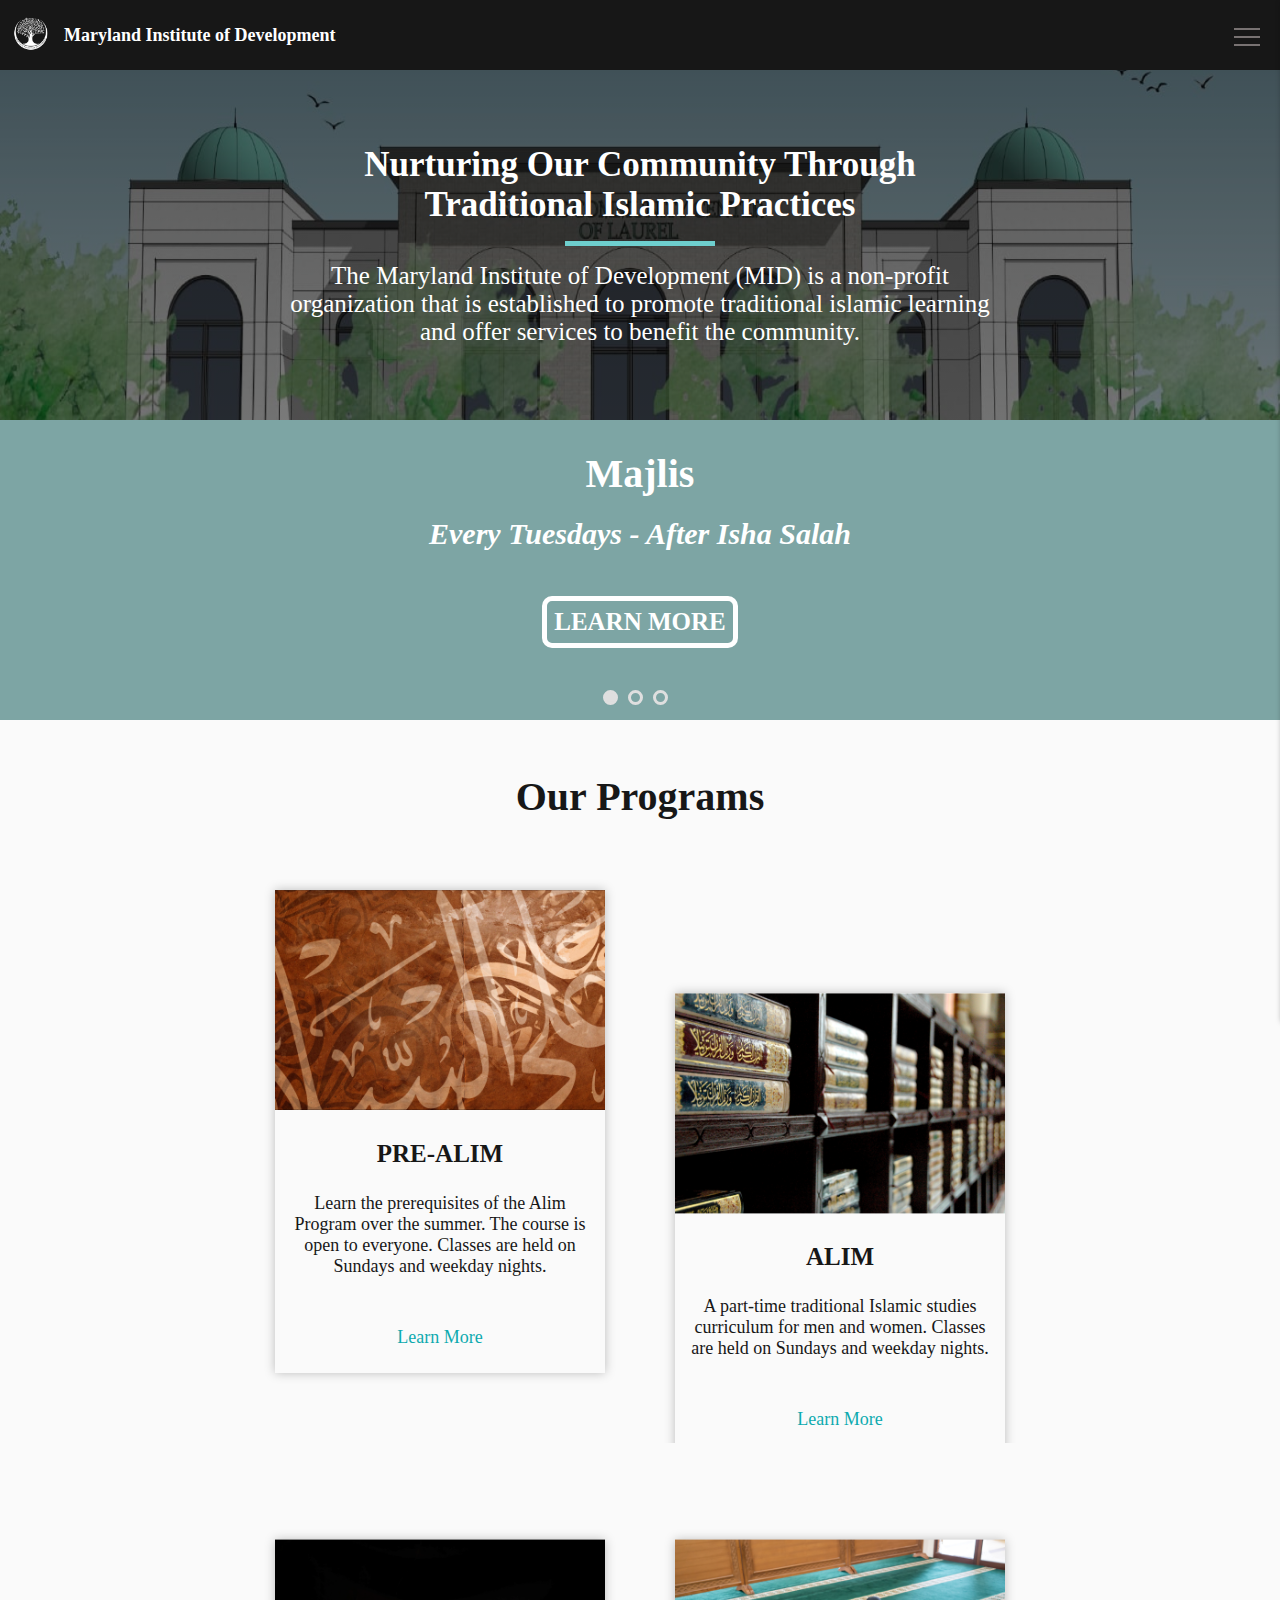
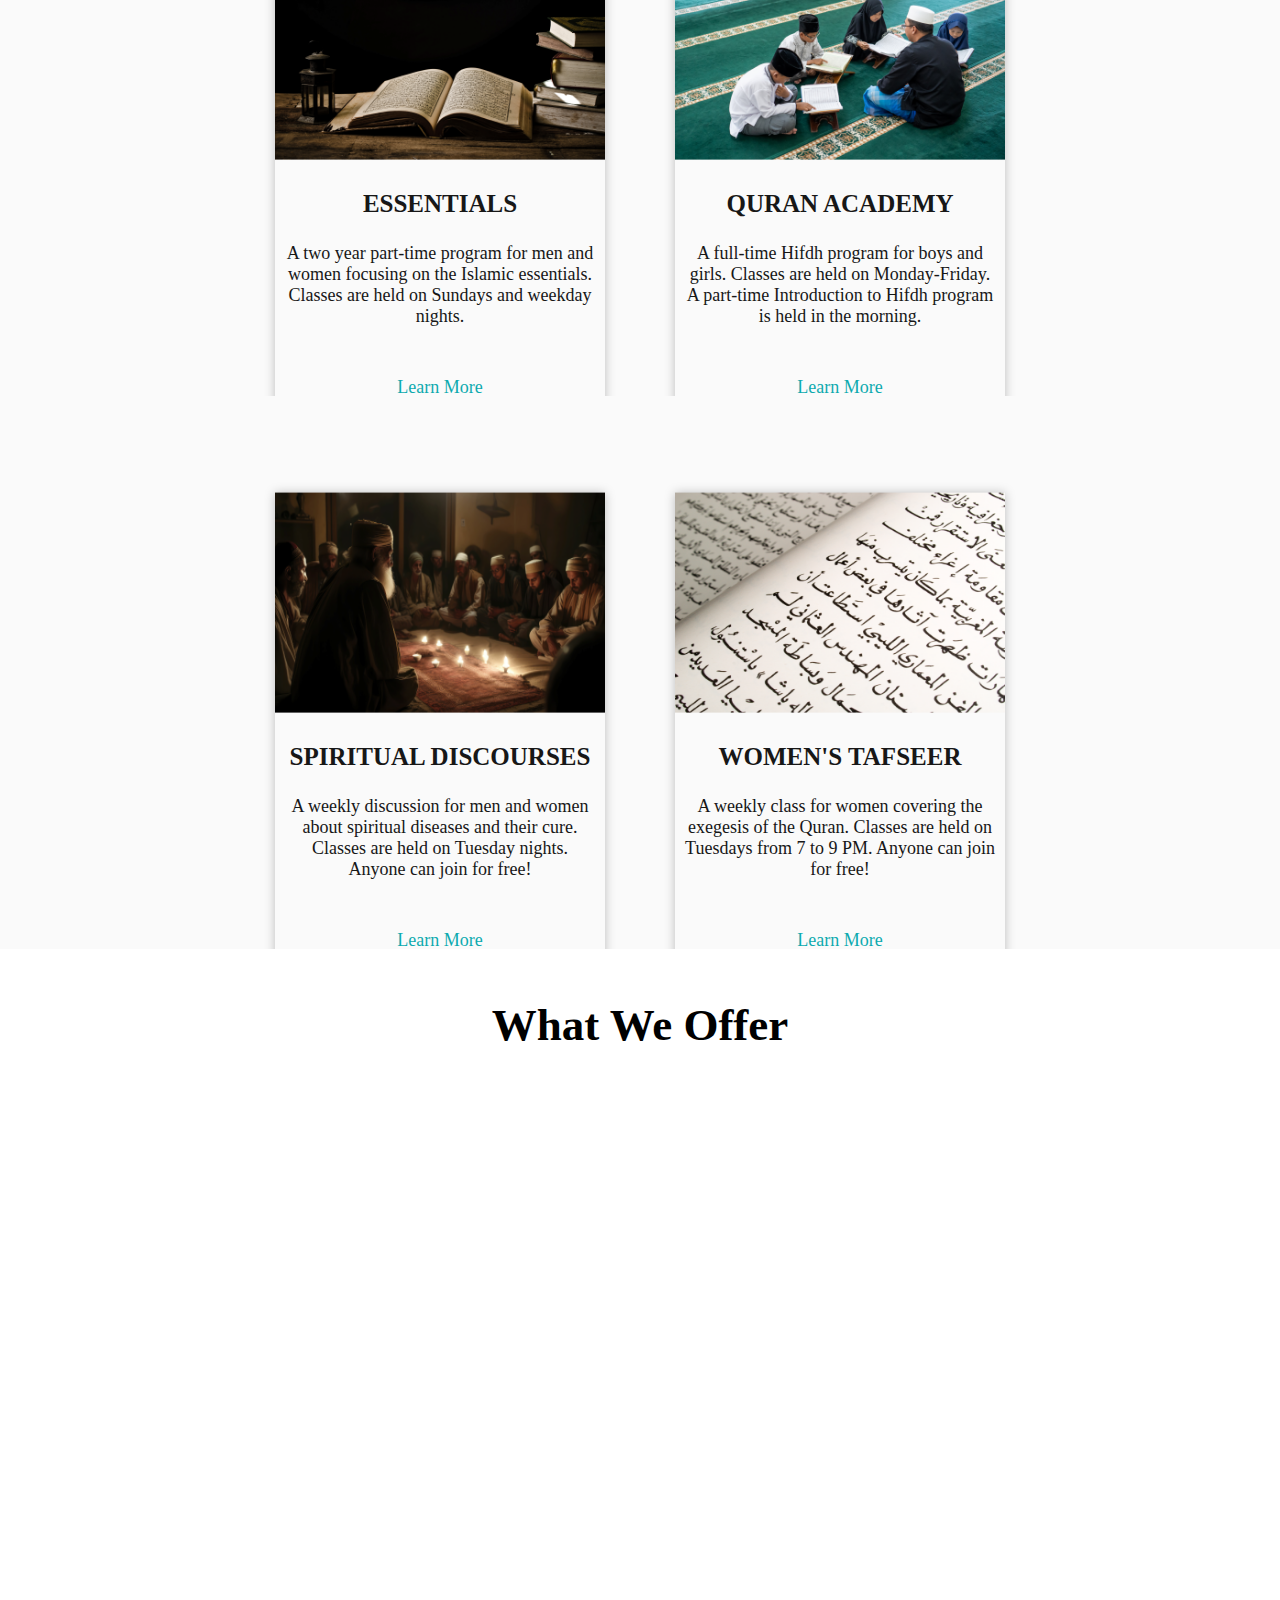
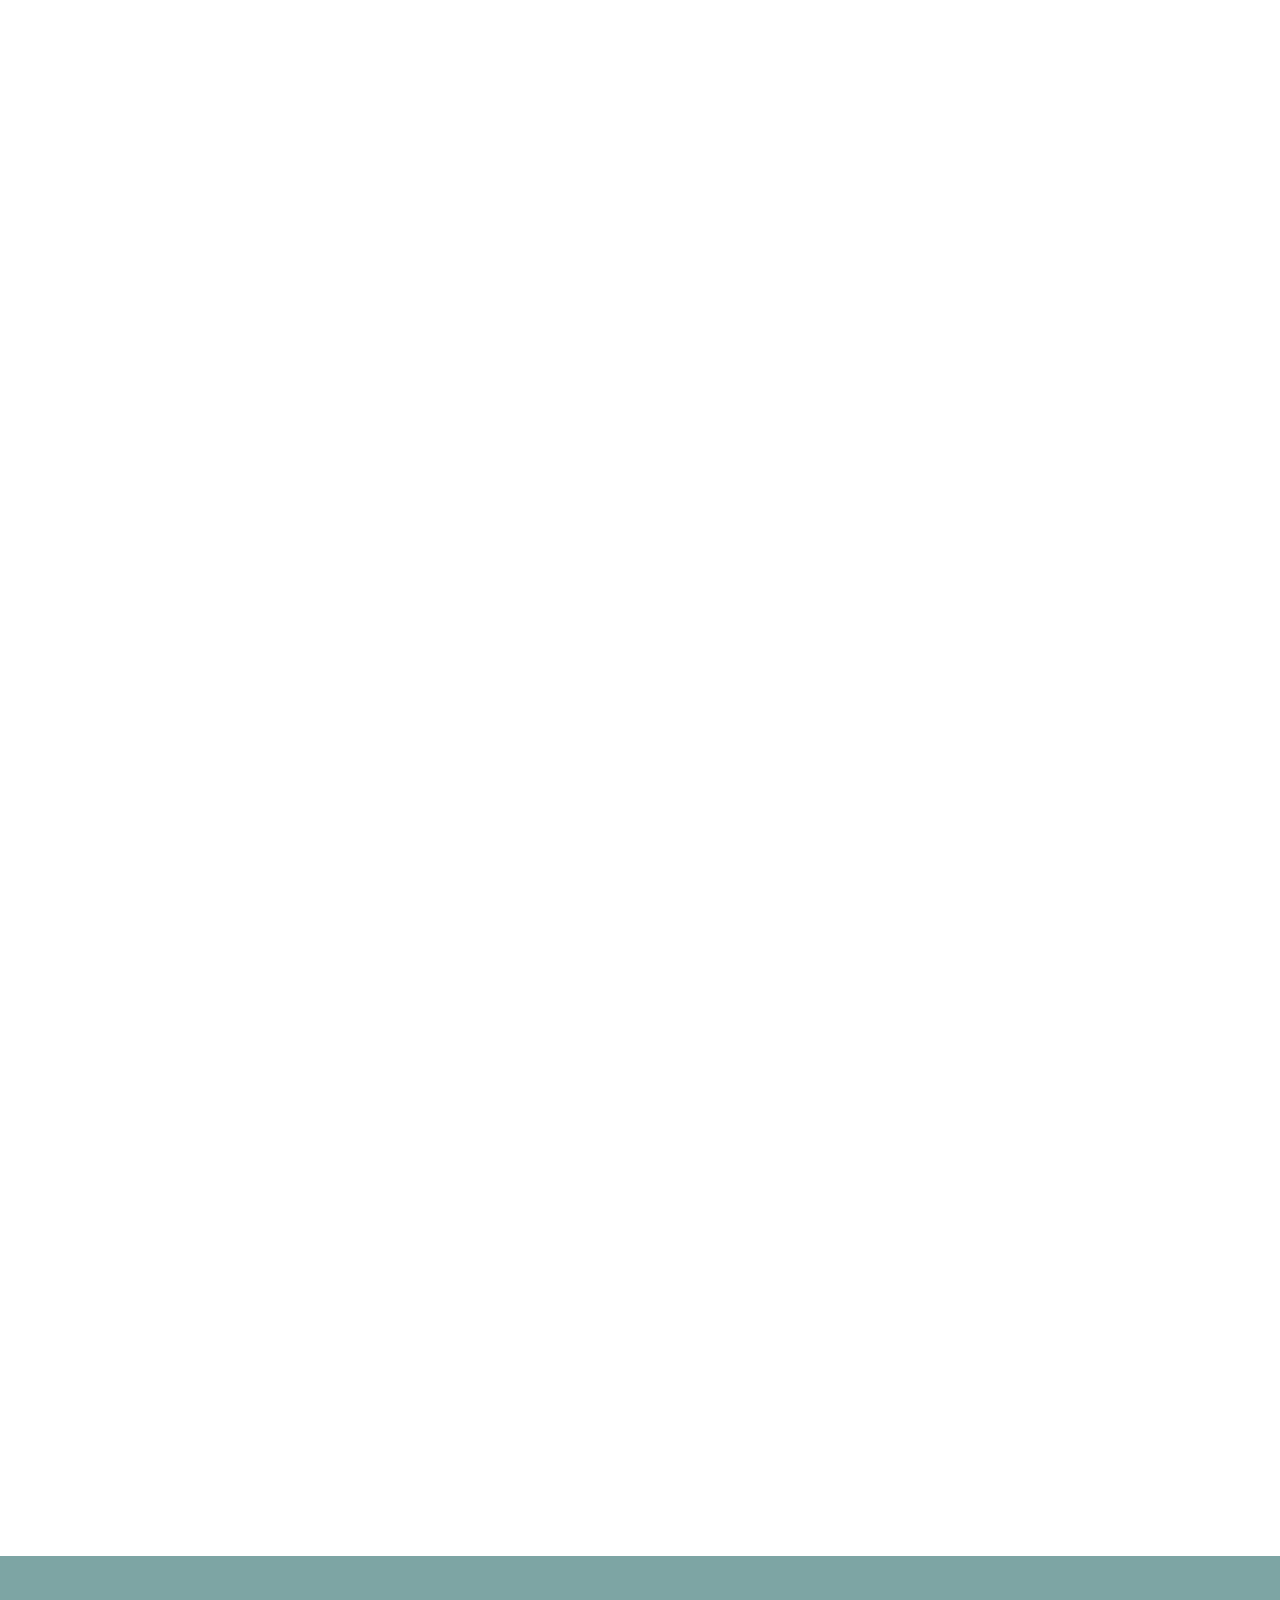
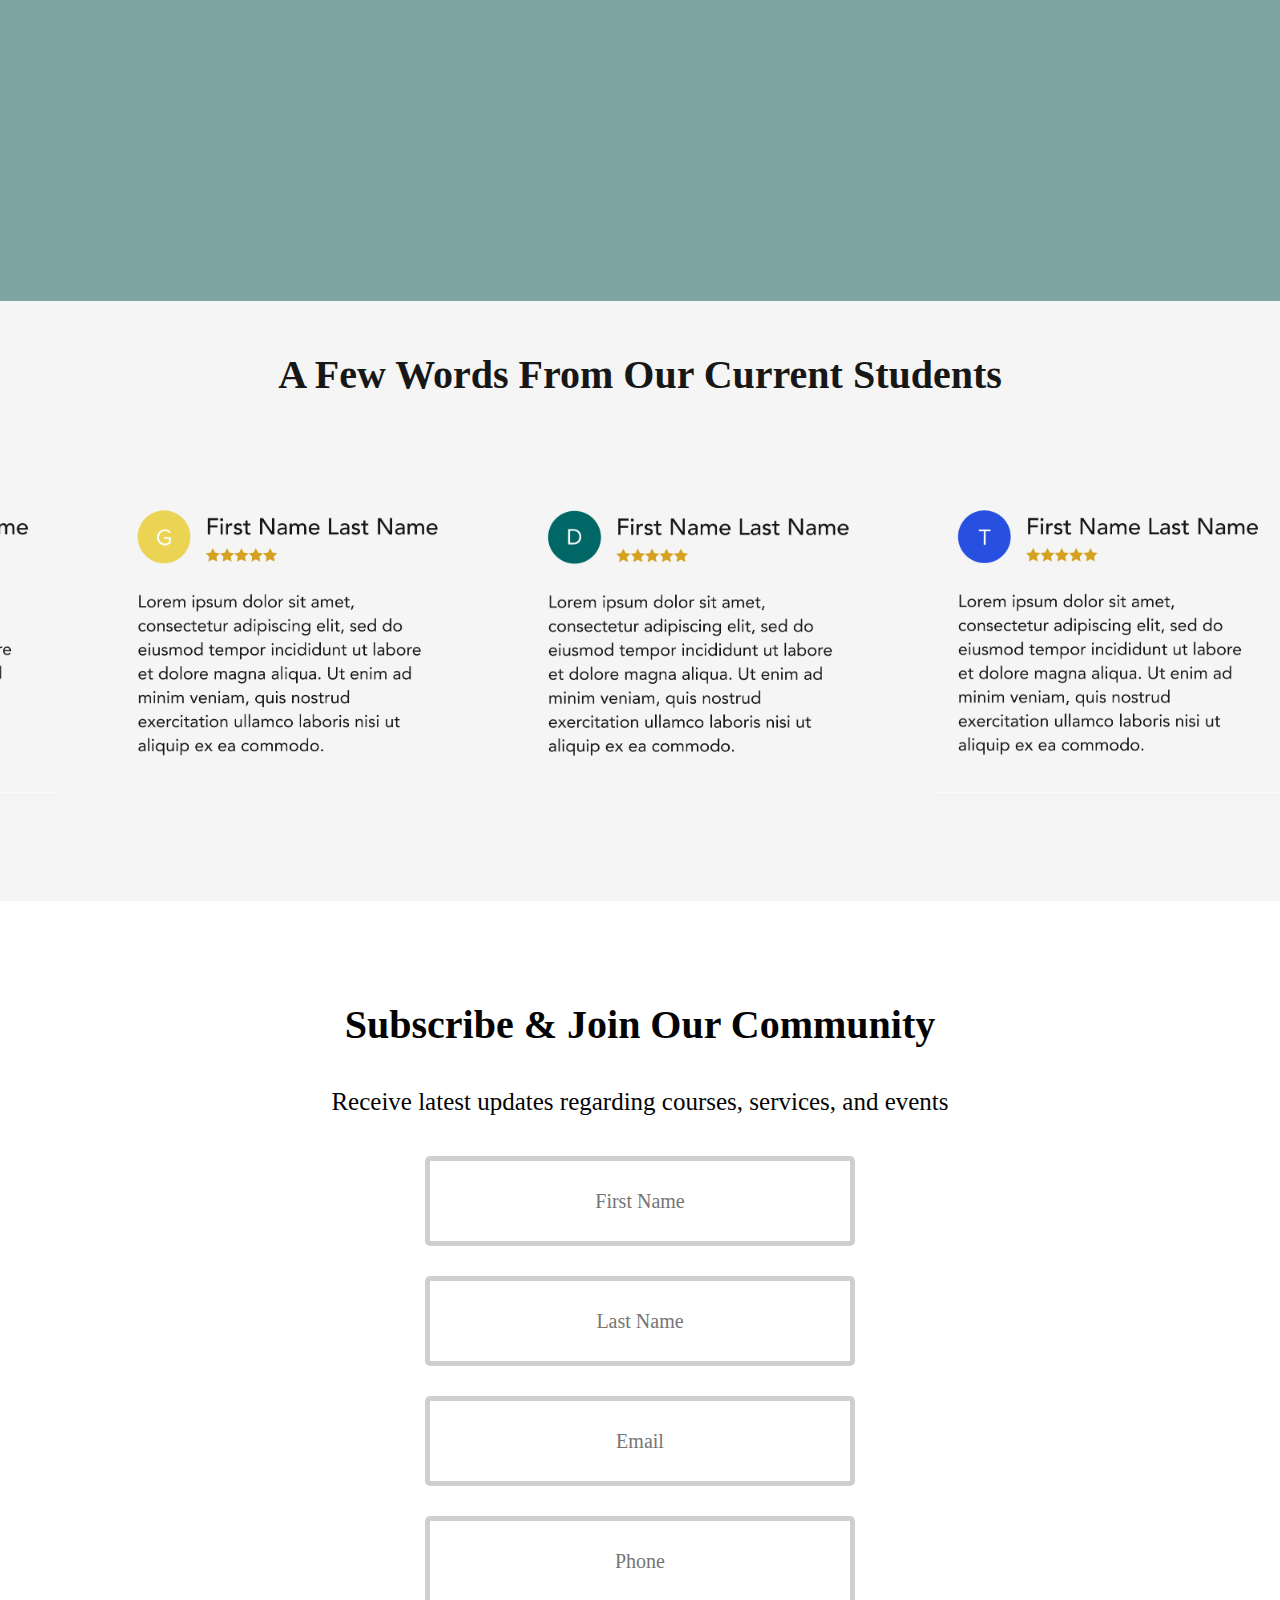
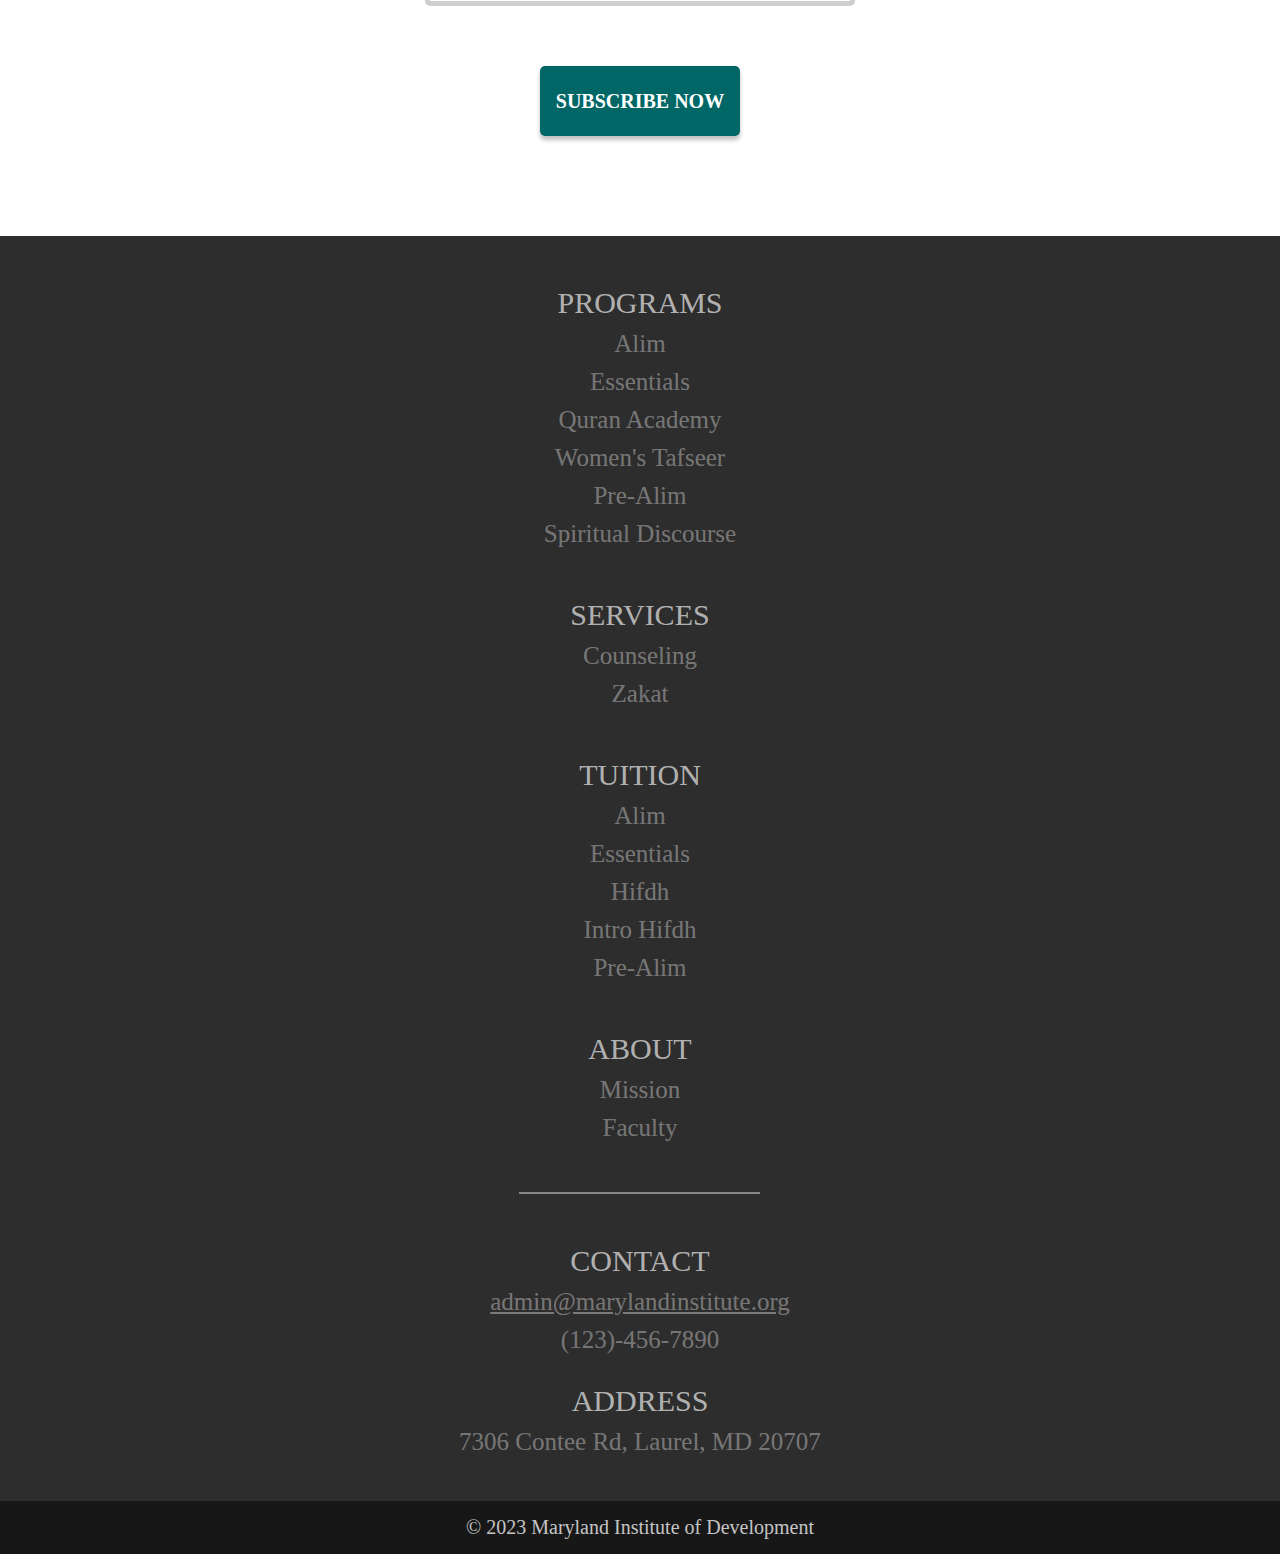
==== commit f9bae6c7: "Add files via upload" ====
--- a/index.html
+++ b/index.html
@@ -2,48 +2,62 @@
 <html lang="en">
   <head>
     <meta charset="UTF-8" />
-    <meta name="viewport" content="width=device-width, initial-scale=1.0"/>
-    <title>Document</title>
+    <meta name="viewport" content="width=device-width, initial-scale=1, maximum-scale=1, user-scalable=no">
+    <title>MID</title>
     <link href="https://fonts.cdnfonts.com/css/avenir" rel="stylesheet" />
-    <link rel="stylesheet" href="style.css" />
-    <link rel="preload" href="style.css" as="style"/>
-    <link rel="stylesheet" href="stylemobile.css" />
-    <link rel="preload" href="stylemobile.css" as="style"/>
+    <link rel="stylesheet" href="desktop.css" />
+    <link rel="preload" href="desktop.css" as="style"/>
+    <link rel="stylesheet" href="mobile.css" />
+    <link rel="preload" href="mobile.css" as="style"/>
+    <link rel="stylesheet" href="small.css" />
+    <link rel="preload" href="small.css" as="style"/>
+    <link rel="stylesheet" href="tablet.css" />
+    <link rel="preload" href="tablet.css" as="style"/>
   </head>
   <body style="background-color: #171717">
+    <div class="overlay">
     <div id="nav">
       <div class="hamburger-menu">
         <input id="menu__toggle" type="checkbox" />
         <label class="menu__btn" for="menu__toggle">
-          <span></span>
+            <span></span>
         </label>
         <ul class="menu__box">
-          <li><a class="menu__item">Programs</a>
-            <a class="menu__item2" href="https://www.marylandinstitute.org/alimprogram">Alim</a>
-            <a class="menu__item2" href="https://www.marylandinstitute.org/sanatain">Essentials</a>
-            <a class="menu__item2" href="https://www.marylandinstitute.org/quranacademy">Quran Academy</a>
-            <a class="menu__item2" href="https://www.marylandinstitute.org/tafseer">Women's Tafseer</a>
-            <a class="menu__item2" href="https://www.marylandinstitute.org/gateway">Gateway to Learning</a>
-            <a class="menu__item2" href="https://www.marylandinstitute.org/discourses">Spiritual Discourse</a>
-          </li>
-          <li><a class="menu__item">Services</a>
-            <a class="menu__item2" href="https://www.marylandinstitute.org/counseling">Counseling</a>
-            <a class="menu__item2" href="https://www.marylandinstitute.org/zakat">Zakat</a>
-          </li>
-          <li><a class="menu__item">Tuition</a>
-            <a class="menu__item2" href="https://www.marylandinstitute.org/tuition">Alim</a>
-            <a class="menu__item2" href="https://www.marylandinstitute.org/tuition#:~:text=Other-,Sanatain%20Program,-Tuition%20for%20the">Essentials</a>
-            <a class="menu__item2" href="https://www.marylandinstitute.org/tuition#:~:text=Other-,Quran%20Academy,-Tuition%20for%20the">Hifdh</a>
-            <a class="menu__item2" href="https://www.marylandinstitute.org/tuition#:~:text=Other-,Introduction%20to%20Hifdh,-Tuition%20for%20the">Intro Hifdh</a>
-            <a class="menu__item2" href="https://www.marylandinstitute.org/tuition#:~:text=Other-,Gateway%20to%20Learning,-Tuition%20for%20the">Pre-Alim</a>
-          </li>
-          <li><a class="menu__item" href="#">About</a>
-            <a class="menu__item2" href="https://www.marylandinstitute.org/alimprogram">Mission</a>
-            <a class="menu__item2" href="https://www.marylandinstitute.org/sanatain">Faculty</a>
-          </li>
-          <li><a class="menu__item" href="#">Contact</a></li>
+            <li><a class="menu__item">Programs <img id="arrow2" src="./assets/arrow.svg" /></a>
+                <ul class="nested-menu">
+                  <li><a class="menu__item2" href="https://www.marylandinstitute.org/gateway">Pre-Alim</a></li>
+                    <li><a class="menu__item2" href="https://www.marylandinstitute.org/alimprogram">Alim</a></li>
+                    <li><a class="menu__item2" href="https://www.marylandinstitute.org/sanatain">Essentials</a></li>
+                    <li><a class="menu__item2" href="https://www.marylandinstitute.org/quranacademy">Quran Academy</a></li>
+                    <li><a class="menu__item2" href="https://www.marylandinstitute.org/discourses">Spiritual Discourses</a></li>
+                    <li><a class="menu__item2" href="https://www.marylandinstitute.org/tafseer">Women's Tafseer</a></li>
+                </ul>
+            </li>
+            <li><a class="menu__item">Services <img id="arrow2" src="./assets/arrow.svg" /></a>
+                <ul class="nested-menu">
+                    <li><a class="menu__item2" href="https://www.marylandinstitute.org/counseling">Counseling</a></li>
+                    <li><a class="menu__item2" href="https://www.marylandinstitute.org/zakat">Zakat</a></li>
+                </ul>
+            </li>
+            <li><a class="menu__item">Tuition <img id="arrow2" src="./assets/arrow.svg" /></a>
+                <ul class="nested-menu">
+                  <li><a class="menu__item2" href="https://www.marylandinstitute.org/gateway">Pre-Alim</a></li>
+                    <li><a class="menu__item2" href="https://www.marylandinstitute.org/alimprogram">Alim</a></li>
+                    <li><a class="menu__item2" href="https://www.marylandinstitute.org/sanatain">Essentials</a></li>
+                    <li><a class="menu__item2" href="https://www.marylandinstitute.org/quranacademy">Hifdh</a></li>
+                    <li><a class="menu__item2" href="https://www.marylandinstitute.org/discourses">Intro Hifdh</a></li>
+                    <li><a class="menu__item2" href="https://www.marylandinstitute.org/tafseer">Women's Tafseer</a></li>
+                </ul>
+            </li>
+            <li><a class="menu__item">About <img id="arrow2" src="./assets/arrow.svg" /></a>
+                <ul class="nested-menu">
+                  <li><a class="menu__item2" href="https://www.marylandinstitute.org/counseling">Mission</a></li>
+                  <li><a class="menu__item2" href="https://www.marylandinstitute.org/zakat">Faculty</a></li>
+                </ul>
+            </li>
+            <li><a href="https://www.marylandinstitute.org/donate"><button id="donate2">DONATE</button></a></li>
         </ul>
-      </div>
+    </div>
       <a href="index.html" id="logolink"><img id="logo" src="./assets/logo.png" /></a>
       <div id="title">Maryland Institute of Development</div>
       <div id="title2">MID</div>
@@ -54,6 +68,9 @@
           </div>
           <ul class="dropdown">
             <li>
+              <a href="https://www.marylandinstitute.org/gateway">Pre-Alim</a>
+            </li>
+            <li>
               <a href="https://www.marylandinstitute.org/alimprogram">Alim</a>
             </li>
             <li>
@@ -63,13 +80,10 @@
               <a href="https://www.marylandinstitute.org/quranacademy">Quran Academy</a>
             </li>
             <li>
+              <a href="https://www.marylandinstitute.org/discourses">Spiritual Discourses</a>
+            </li>
+            <li>
               <a href="https://www.marylandinstitute.org/tafseer">Women's Tafseer</a>
-            </li>
-            <li>
-              <a href="https://www.marylandinstitute.org/gateway">Pre-Alim</a>
-            </li>
-            <li>
-              <a href="https://www.marylandinstitute.org/discourses">Spiritual Discourse</a>
             </li>
           </ul>
         </div>
@@ -92,6 +106,9 @@
           </div>
           <ul class="dropdown">
             <li>
+              <a href="https://www.marylandinstitute.org/gateway">Pre-Alim</a>
+            </li>
+            <li>
               <a href="https://www.marylandinstitute.org/alimprogram">Alim</a>
             </li>
             <li>
@@ -102,9 +119,6 @@
             </li>
             <li>
               <a href="https://www.marylandinstitute.org/tafseer">Intro Hifdh</a>
-            </li>
-            <li>
-              <a href="https://www.marylandinstitute.org/gateway">Pre-Alim</a>
             </li>
           </ul>
         </div>
@@ -121,12 +135,8 @@
             <li><a href="https://www.marylandinstitute.org/zakat">Faculty</a></li>
           </ul>
         </div>
-          <a href="https://www.marylandinstitute.org/aboutus"
-          ><div class="navcontent">Contact</div></a>
-      </div>
-      <a href="https://www.marylandinstitute.org/donate"
-          ><button id="donate">DONATE</button></a
-        >
+      </div>
+      <a href="https://www.marylandinstitute.org/donate"><button id="donate">DONATE</button></a>
     </div>
     <div id="container">
       <div id="banner">
@@ -170,59 +180,13 @@
     </div>
     <div id="item_0">Our Programs</div>
     <div id="frame">
-      <div id="parent">
+      <div id="parent2">
         <div class="programs">
           <img
             class="pic"
-            src="./assets/adobestock141928410-1.png"
-            alt="Image"
-          />
-          <p class="programtitle">ALIM</p>
-          <p class="programcontent">
-            A part-time traditional Islamic studies curriculum for men and
-            women. Classes are held on Sundays and weekday nights.
-          </p>
-          <a class="learnmore" href="https://www.marylandinstitute.org/alimprogram">Learn More</a>
-        </div>
-        <div class="programs">
-          <img
-            class="pic"
-            src="./assets/adobestock60557501-1.png"
-            alt="Image"
-          />
-          <p class="programtitle">ESSENTIALS</p>
-          <p class="programcontent">
-            A two year part-time program for men and women focusing on the
-            Islamic essentials. Classes are held on Sundays and weekday nights.
-          </p>
-          <a class="learnmore" href="https://www.marylandinstitute.org/sanatain">Learn More</a>
-        </div>
-        <div class="programs">
-          <img
-            class="pic"
-            src="./assets/adobestock343841806-1.png"
-            alt="Image"
-          />
-          <p class="programtitle">QURAN ACADEMY</p>
-          <p class="programcontent">
-            A full-time Hifdh program for boys and girls. Classes are held on
-            Monday-Friday. A part-time Introduction to Hifdh program is held in the morning.
-          </p>
-          <a class="learnmore" href="https://www.marylandinstitute.org/quranacademy">Learn More</a>
-        </div>
-      </div>
-      <div id="parent">
-        <div class="programs2">
-          <img class="pic" src="./assets/adobestock6241340-1.png" alt="Image" />
-          <p class="programtitle">WOMEN'S TAFSEER</p>
-          <p class="programcontent">
-            A weekly class for women covering the exegesis of the Quran. Classes
-            are held on Tuesdays from 7 to 9 PM. Anyone can join for free!
-          </p>
-          <a class="learnmore" href="https://www.marylandinstitute.org/tafseer">Learn More</a>
-        </div>
-        <div class="programs2">
-          <img class="pic" src="./assets/image-5-iyY.png" alt="Image" />
+            src="./assets/image-5-iyY.png"
+            alt="Image"
+          />
           <p class="programtitle">PRE-ALIM</p>
           <p class="programcontent">
             Learn the prerequisites of the Alim Program over the summer. The
@@ -234,9 +198,48 @@
         <div class="programs2">
           <img
             class="pic"
-            src="./assets/adobestock621459324-1.png"
-            alt="Image"
-          />
+            src="./assets/adobestock141928410-1.png"
+            alt="Image"
+          />
+          <p class="programtitle">ALIM</p>
+          <p class="programcontent">
+            A part-time traditional Islamic studies curriculum for men and
+            women. Classes are held on Sundays and weekday nights.
+          </p>
+          <a class="learnmore" href="https://www.marylandinstitute.org/alimprogram">Learn More</a>
+        </div>
+      </div>
+      <div id="parent2">
+        <div class="programs">
+          <img
+            class="pic"
+            src="./assets/adobestock60557501-1.png"
+            alt="Image"
+          />
+          <p class="programtitle">ESSENTIALS</p>
+          <p class="programcontent">
+            A two year part-time program for men and women focusing on the
+            Islamic essentials. Classes are held on Sundays and weekday nights.
+          </p>
+          <a class="learnmore" href="https://www.marylandinstitute.org/sanatain">Learn More</a>
+        </div>
+        <div class="programs2">
+          <img
+            class="pic"
+            src="./assets/adobestock343841806-1.png"
+            alt="Image"
+          />
+          <p class="programtitle">QURAN ACADEMY</p>
+          <p class="programcontent">
+            A full-time Hifdh program for boys and girls. Classes are held on
+            Monday-Friday. A part-time Introduction to Hifdh program is held in the morning.
+          </p>
+          <a class="learnmore" href="https://www.marylandinstitute.org/quranacademy">Learn More</a>
+        </div>
+      </div>
+      <div id="parent2">
+        <div class="programs">
+          <img class="pic" src="./assets/adobestock621459324-1.png" alt="Image" />
           <p class="programtitle">SPIRITUAL DISCOURSES</p>
           <p class="programcontent">
             A weekly discussion for men and women about spiritual diseases and
@@ -244,6 +247,99 @@
             free!
           </p>
           <a class="learnmore" href="https://www.marylandinstitute.org/discourses">Learn More</a>
+        </div>
+        <div class="programs2">
+          <img
+            class="pic"
+            src="./assets/adobestock6241340-1.png"
+            alt="Image"
+          />
+          <p class="programtitle">WOMEN'S TAFSEER</p>
+          <p class="programcontent">
+            A weekly class for women covering the exegesis of the Quran. Classes
+            are held on Tuesdays from 7 to 9 PM. Anyone can join for free!
+          </p>
+          <a class="learnmore" href="https://www.marylandinstitute.org/tafseer">Learn More</a>
+        </div>
+      </div>
+      <div id="parent">
+        <div class="programs">
+          <img
+            class="pic"
+            src="./assets/image-5-iyY.png"
+            alt="Image"
+          />
+          <p class="programtitle">PRE-ALIM</p>
+          <p class="programcontent">
+            Learn the prerequisites of the Alim Program over the summer. The
+            course is open to everyone. Classes are held on Sundays and weekday
+            nights.
+          </p>
+          <a class="learnmore" href="https://www.marylandinstitute.org/gateway">Learn More</a>
+        </div>
+        <div class="programs">
+          <img
+            class="pic"
+            src="./assets/adobestock141928410-1.png"
+            alt="Image"
+          />
+          <p class="programtitle">ALIM</p>
+          <p class="programcontent">
+            A part-time traditional Islamic studies curriculum for men and
+            women. Classes are held on Sundays and weekday nights.
+          </p>
+          <a class="learnmore" href="https://www.marylandinstitute.org/alimprogram">Learn More</a>
+        </div>
+        <div class="programs">
+          <img
+            class="pic"
+            src="./assets/adobestock60557501-1.png"
+            alt="Image"
+          />
+          <p class="programtitle">ESSENTIALS</p>
+          <p class="programcontent">
+            A two year part-time program for men and women focusing on the
+            Islamic essentials. Classes are held on Sundays and weekday nights.
+          </p>
+          <a class="learnmore" href="https://www.marylandinstitute.org/sanatain">Learn More</a>
+        </div>
+      </div>
+      <div id="parent">
+        <div class="programs2">
+          <img
+            class="pic"
+            src="./assets/adobestock343841806-1.png"
+            alt="Image"
+          />
+          <p class="programtitle">QURAN ACADEMY</p>
+          <p class="programcontent">
+            A full-time Hifdh program for boys and girls. Classes are held on
+            Monday-Friday. A part-time Introduction to Hifdh program is held in the morning.
+          </p>
+          <a class="learnmore" href="https://www.marylandinstitute.org/quranacademy">Learn More</a>
+        </div>
+        <div class="programs2">
+          <img class="pic" src="./assets/adobestock621459324-1.png" alt="Image" />
+          <p class="programtitle">SPIRITUAL DISCOURSES</p>
+          <p class="programcontent">
+            A weekly discussion for men and women about spiritual diseases and
+            their cure. Classes are held on Tuesday nights. Anyone can join for
+            free!
+          </p>
+          <a class="learnmore" href="https://www.marylandinstitute.org/discourses">Learn More</a>
+        </div>
+        <div class="programs2">
+          <img
+            class="pic"
+            src="./assets/adobestock6241340-1.png"
+            alt="Image"
+          />
+          <p class="programtitle">WOMEN'S TAFSEER</p>
+          <p class="programcontent">
+            A weekly class for women covering the exegesis of the Quran. Classes
+            are held on Tuesdays from 7 to 9 PM. Anyone can join for free!
+          </p>
+          <a class="learnmore" href="https://www.marylandinstitute.org/tafseer">Learn More</a>
         </div>
       </div>
     </div>
@@ -388,7 +484,7 @@
           <div class="footerpages"><a class="footerlink" href="https://www.marylandinstitute.org/quranacademy">Quran Academy</a></div>
           <div class="footerpages"><a class="footerlink" href="https://www.marylandinstitute.org/tafseer">Women's Tafseer</a></div>
           <div class="footerpages"><a class="footerlink" href="https://www.marylandinstitute.org/gateway">Pre-Alim</a></div>
-          <div class="footerpages"><a class="footerlink" href="https://www.marylandinstitute.org/discourses">Spiritual Discourses</a></div>
+          <div class="footerpages"><a class="footerlink" href="https://www.marylandinstitute.org/discourses">Spiritual Discourse</a></div>
         </div>
         <div class="footertitle">SERVICES
           <div class="footerpages"><a class="footerlink" href="https://www.marylandinstitute.org/counseling">Counseling</a></div>
@@ -416,6 +512,7 @@
     </div>
   </div>
   <div class="footerbottom">© 2023 Maryland Institute of Development</div>
+</div>
     <script src="mid.js"></script>
   </body>
 </html>
--- a/desktop.css
+++ b/desktop.css
@@ -0,0 +1,1051 @@
+@media (min-width: 1368px) {
+  * {
+    margin: 0;
+    padding: 0;
+  }
+
+  body {
+    animation: fadeIn 0.7s;
+  }
+
+  .overlay {
+    background-color: #ffffff;
+  }
+
+  .hamburger-menu {
+    display: none;
+  }
+
+  #nav {
+    box-sizing: border-box;
+    width: 100%;
+    position: fixed;
+    height: 70px;
+    display: flex;
+    align-items: center;
+    background: var(--standard-negative, #171717);
+    flex-shrink: 0;
+    padding: 20px;
+    z-index: 4;
+  }
+
+  #logo {
+    width: 46px;
+    height: 47px;
+    margin-right: 15px;
+    flex-shrink: 0;
+    cursor: pointer;
+  }
+
+  #title {
+    color: #fff;
+    font-family: Avenir;
+    font-size: 18px;
+    font-style: normal;
+    font-weight: bold;
+    line-height: normal;
+    margin-right: 50px;
+    white-space: nowrap;
+  }
+
+  #title2 {
+    display: none;
+  }
+
+  .navcontainer {
+    justify-content: center;
+    position: relative;
+    width: auto;
+  }
+
+  .navcontent {
+    color: #fff;
+    font-family: Avenir;
+    font-size: 18px;
+    font-style: normal;
+    font-weight: bold;
+    line-height: normal;
+    z-index: 4;
+    position: relative;
+    height: 70px; /* Set the height to 100% */
+    display: flex; /* Use flex display to fill the full height */
+    align-items: center; /* Vertically center the text within .navcontent */
+    width: auto;
+    padding-left: 50px;
+    padding-right: 50px;
+    justify-content: center;
+  }
+
+  .navcontent:hover {
+    background-color: rgb(255, 255, 255);
+    color: #171717;
+  }
+
+  .navcontainer:hover .dropdown {
+    display: block;
+  }
+
+  .navcontainer:hover .navcontent #arrow2,
+  .dropdown:hover ~ .navcontainer .navcontent #arrow2 {
+    transform: rotate(180deg);
+    transition: filter 0s, transform 0.3s;
+  }
+
+  .navcontent:hover #arrow2 {
+    filter: invert(1);
+    transform: rotate(180deg);
+    transition: 0.3s;
+  }
+
+  .navcontent #arrow2 {
+    transform: rotate(0deg);
+    transition: filter 0s, transform 0.3s;
+  }
+
+  .navcontent:hover + .dropdown {
+    display: block;
+  }
+
+  .dropdown {
+    display: none;
+    position: absolute;
+    transform: translateX(-50%, -50%);
+    background: var(--standard-negative, #171717);
+    z-index: 3;
+    flex-shrink: 0;
+    border-bottom-left-radius: 0px;
+    border-bottom-right-radius: 0px;
+    overflow: hidden; /* Hide content overflow */
+    transition: max-height 0.3s ease-in-out;
+    width: 100%;
+    justify-content: center;
+    opacity: 1; /* Initially set the opacity to 0 */
+    animation: fadeIn 0.3s ease;
+  }
+
+  @keyframes drop {
+    from {
+      transform: translateY(-100%);
+    }
+    to {
+      transform: translateY(0%);
+    }
+  }
+
+  @keyframes rotate {
+    from {
+      transform: rotate(180deg);
+    }
+    to {
+      transform: rotate(0deg);
+    }
+  }
+
+  @keyframes fadeIn {
+    from {
+      opacity: 0;
+    }
+    to {
+      opacity: 1;
+    }
+  }
+
+  a {
+    text-decoration: none;
+  }
+
+  ul li a {
+    display: block;
+    padding: 20px 25px;
+    color: #fff;
+    text-decoration: none;
+    text-align: center;
+    font-size: 17px;
+    font-family: Avenir;
+  }
+
+  ul li a:hover {
+    background-color: rgb(255, 255, 255);
+    color: #171717;
+    animation: side 0.3s ease;
+  }
+
+  #donate {
+    width: 170px;
+    height: 45px;
+    border-radius: 5px;
+    background: var(--standard-aware, #006766);
+    color: #fff;
+    text-align: center;
+    font-family: Avenir;
+    font-size: 18px;
+    font-style: normal;
+    font-weight: bold;
+    line-height: normal;
+    border: 0px;
+    cursor: pointer;
+  }
+
+  #donate:hover {
+    background: var(--standard-aware, #ffffff);
+    color: var(--standard-aware, #006766);
+    transition: 0.3s ease;
+  }
+
+  #navgroup {
+    display: flex;
+    align-items: center;
+    margin-left: auto;
+    margin-right: 20px;
+    flex-shrink: 0;
+    justify-content: center;
+    width: auto;
+  }
+
+  #arrow2 {
+    width: 24px;
+    height: 24px;
+    flex-shrink: 0;
+  }
+
+  #container {
+    flex: 1;
+    display: flex;
+    align-items: center;
+    justify-content: center;
+  }
+
+  #banner {
+    align-items: center;
+    justify-content: center;
+    position: relative;
+    width: 100%;
+    height: 800px;
+    background-image: url("./assets/image-4-bg.png");
+    background-repeat: no-repeat; /* Prevent the image from repeating */
+    background-position: center; /* Center the image within the container */
+    background-size: 100% 100%;
+    display: flex;
+    flex-direction: column;
+    background-attachment: fixed;
+    box-sizing: border-box;
+  }
+
+  #banner:before {
+    content: "";
+    position: absolute;
+    width: 100%;
+    height: 100%;
+    background: linear-gradient(rgba(0, 0, 0, 0.637), rgba(0, 0, 0, 0.521));
+    pointer-events: none;
+    z-index: 1;
+  }
+
+  #nurture {
+    color: #fff;
+    text-align: center;
+    font-family: Avenir;
+    font-size: 56px;
+    font-style: normal;
+    font-weight: bold;
+    position: relative;
+    z-index: 2;
+    display: flex;
+    flex-direction: column;
+    align-items: center;
+    justify-content: center;
+    width: 1150px;
+    max-width: 90%;
+  }
+
+  #line {
+    width: 241px;
+    height: 8px;
+    background: var(--standard-produce, #6ecfce);
+    z-index: 2;
+    flex-direction: column;
+    align-items: center;
+    justify-content: center;
+    flex-shrink: 0;
+    display: flex;
+    margin-top: 32px;
+    margin-bottom: 32px;
+  }
+
+  #describ {
+    color: #fff;
+    width: 700px;
+    max-width: 90%;
+    text-align: center;
+    font-family: Avenir;
+    font-size: 24px;
+    font-style: normal;
+    font-weight: 500;
+    position: relative;
+    line-height: normal;
+    align-items: center;
+    justify-content: center;
+    display: flex;
+    z-index: 2;
+    flex-direction: column;
+  }
+
+  .prev,
+  .next {
+    cursor: pointer;
+    position: absolute;
+    top: 50%;
+    width: auto;
+    margin-top: -22px;
+    padding: 16px;
+    color: white;
+    font-weight: bold;
+    font-size: 18px;
+    transition: 0.6s ease;
+    border-radius: 0 3px 3px 0;
+    user-select: none;
+  }
+
+  .next {
+    right: 0;
+    border-radius: 3px 0 0 3px;
+  }
+
+  .prev {
+    left: 0;
+    border-radius: 3px 0 0 3px;
+  }
+
+  .prev:hover,
+  .next:hover {
+    color: #717171;
+  }
+
+  .active,
+  .dot:hover {
+    background-color: #717171;
+    transition: 0.3s ease;
+  }
+
+  .fade {
+    animation-name: fade;
+    animation-duration: 1.5s;
+  }
+
+  @keyframes fade {
+    from {
+      opacity: 0.4;
+    }
+    to {
+      opacity: 1;
+    }
+  }
+
+  #announce {
+    box-sizing: border-box;
+    width: 900px;
+    max-width: 90%;
+    height: auto;
+    flex-shrink: 0;
+    position: absolute;
+    flex-direction: column;
+    display: flex;
+    align-items: center;
+    border-radius: 10px;
+    background: var(--standard-aware, #7da5a4);
+    box-shadow: 0px 4px 8px 0x rgba(0, 0, 0, 0.25);
+    z-index: 2;
+    margin-top: 800px;
+  }
+
+  .announcement {
+    display: none;
+    text-align: center;
+    color: #fff;
+    font-family: Avenir;
+    font-style: normal;
+    font-weight: 600;
+  }
+
+  #weekly {
+    color: #fff;
+    text-align: center;
+    font-family: Adobe Garamond Pro;
+    font-size: 36px;
+    font-style: normal;
+    font-weight: 600;
+    margin-top: 50px;
+    margin-bottom: 30px;
+  }
+
+  #news {
+    color: #fff;
+    text-align: center;
+    font-family: Adobe Garamond Pro;
+    font-size: 40px;
+    font-style: italic;
+    font-weight: 600;
+    width: 80%;
+  }
+
+  .carousel {
+    flex: 0 0 100%;
+    align-items: center; /* Center the content horizontally */
+    text-align: center; /* Center the text horizontally */
+    display: flex;
+    flex-direction: column;
+  }
+
+  .carousel-wrapper {
+    display: flex;
+    transition: transform 0.5s ease; /* Add a transition for smooth sliding */
+  }
+
+  .carousel-container {
+    width: auto; /* Set the width of your carousel container */
+    overflow: hidden;
+  }
+
+  #learn {
+    width: auto;
+    height: auto;
+    display: flex;
+    align-items: center;
+    justify-content: center;
+    border-radius: 15px;
+    background: var(--standard-aware, #7da5a4);
+    border: 5px solid var(--standard-positive, #fff);
+    color: var(--standard-aware, #fff);
+    text-align: center;
+    padding: 15px;
+    font-family: Avenir;
+    font-size: 18px;
+    font-style: normal;
+    font-weight: bold;
+    cursor: pointer;
+    margin-top: 50px;
+    margin-bottom: 70px;
+  }
+
+  #learn:hover {
+    background: var(--standard-aware, #fff);
+    color: var(--standard-aware, #7da5a4);
+    transition: 0.3s ease;
+    border-radius: 15px;
+  }
+
+  .dot {
+    width: 15px;
+    height: 15px;
+    border: solid 3px #dfdfdf;
+    box-sizing: border-box;
+    border-radius: 50px;
+    flex-shrink: 0;
+    margin-right: 10px;
+    cursor: pointer;
+  }
+
+  .circle {
+    display: flex;
+    justify-content: center;
+    position: absolute;
+    bottom: 0;
+    margin-bottom: 20px;
+  }
+
+  .active {
+    background-color: #dfdfdf;
+    transition: 0.3s ease;
+  }
+
+  #frame {
+    position: relative;
+    display: flex;
+    flex-direction: column;
+    justify-content: center;
+    align-items: center;
+    width: 100%;
+  }
+
+  #parent {
+    position: relative;
+    display: flex;
+    justify-content: center;
+    flex-direction: row;
+    align-items: center;
+    width: 100%;
+    background-color: #fafafa;
+  }
+
+  #parent2 {
+    display: none;
+  }
+
+  #item_0 {
+    font-size: 56px;
+    display: flex;
+    align-items: flex-end;
+    justify-content: center;
+    width: 100%;
+    height: 450px;
+    font-family: "Avenir";
+    font-weight: bold;
+    color: rgba(23, 23, 23, 1);
+    background-color: #fafafa;
+    padding-bottom: 100px;
+  }
+
+  .programs {
+    position: relative;
+    display: flex;
+    flex-direction: column;
+    align-items: center;
+    justify-content: center;
+    text-align: center;
+    box-shadow: 0 0 10px rgba(0, 0, 0, 0.25);
+    margin-left: 50px;
+    margin-right: 50px;
+    margin-bottom: 100px;
+  }
+
+  .programs2 {
+    position: relative;
+    display: flex;
+    flex-direction: column;
+    align-items: center;
+    justify-content: center;
+    text-align: center;
+    box-shadow: 0 0 10px rgba(0, 0, 0, 0.25);
+    margin-left: 50px;
+    margin-right: 50px;
+    margin-bottom: 100px;
+  }
+
+  .programs,
+  .programs2 {
+    transition: transform 0.7s, opacity 0.7s; /* Add a smooth transition effect */
+  }
+
+  .animated {
+    animation: fadeIn 1s ease forwards;
+  }
+
+  .pic {
+    width: 360px;
+    height: 250px;
+  }
+
+  .programtitle {
+    font-size: 24px;
+    width: auto;
+    font-family: "Avenir";
+    font-weight: Bold;
+    color: rgba(23, 23, 23, 1);
+    margin-top: 30px;
+  }
+
+  .programcontent {
+    font-size: 18px;
+    width: 317px;
+    font-family: "Avenir";
+    color: rgba(23, 23, 23, 1);
+    margin-top: 25px;
+  }
+
+  .learnmore {
+    font-size: 18px;
+    width: auto;
+    font-family: "Avenir";
+    font-weight: Medium;
+    color: rgb(13, 170, 175);
+    margin-top: 50px;
+    margin-bottom: 25px;
+    cursor: pointer;
+  }
+
+  .learnmore:hover {
+    color: rgb(236, 129, 6);
+    transition: 0.3s ease;
+  }
+
+  #whatoffer {
+    margin-bottom: 150px;
+  }
+
+  .offers {
+    width: 100%;
+    height: 100%;
+    background-color: #ffffff;
+    color: #000;
+    font-family: Avenir;
+    font-size: 56px;
+    font-style: normal;
+    font-weight: 600;
+    text-align: center;
+    display: flex;
+    flex-direction: column;
+    align-items: center;
+    justify-content: center;
+    position: relative;
+    padding-top: 100px;
+  }
+
+  .offers2 {
+    width: 100%;
+    height: 100%;
+    background-color: #ffffff;
+    color: #000;
+    font-family: Avenir;
+    font-size: 56px;
+    font-style: normal;
+    font-weight: 600;
+    text-align: center;
+    display: flex;
+    flex-direction: column;
+    align-items: center;
+    justify-content: center;
+    position: relative;
+    padding-top: 200px;
+  }
+
+  .offers3 {
+    width: 100%;
+    height: 100%;
+    background-color: #ffffff;
+    color: #000;
+    font-family: Avenir;
+    font-size: 56px;
+    font-style: normal;
+    font-weight: 600;
+    text-align: center;
+    display: flex;
+    flex-direction: column;
+    align-items: center;
+    justify-content: center;
+    position: relative;
+    padding-top: 200px;
+    padding-bottom: 200px;
+  }
+
+  .learning {
+    position: relative;
+    display: flex;
+    align-items: center;
+    flex-direction: row;
+    justify-content: center;
+    width: 100%;
+    height: 100%;
+    opacity: 0;
+    transition: transform 0.7s, opacity 0.7s;
+  }
+
+  .offertitle {
+    color: #171717;
+    font-family: Avenir;
+    font-size: 48px;
+    font-style: normal;
+    font-weight: 600;
+    position: relative;
+    display: flex;
+    flex-direction: column;
+    justify-content: center;
+    align-items: center;
+  }
+
+  .line2 {
+    width: 135px;
+    height: 8px;
+    background: var(--standard-produce, #6ecfce);
+    z-index: 2;
+    align-items: center;
+    justify-content: center;
+    flex-shrink: 0;
+    display: flex;
+    margin-top: 35px;
+    margin-bottom: 35px;
+  }
+
+  .offerdes {
+    color: #171717;
+    font-family: Avenir;
+    font-size: 24px;
+    font-style: normal;
+    font-weight: 500;
+    width: 500px;
+    margin-bottom: 40px;
+  }
+
+  .offerlearn {
+    margin-top: 40px;
+    width: auto;
+    padding: 20px;
+    height: auto;
+    border-radius: 5px;
+    background: var(--standard-aware, #006766);
+    box-shadow: 0px 4px 4px 0px rgba(0, 0, 0, 0.25);
+    color: var(--standard-positive, #fff);
+    text-align: center;
+    font-family: Avenir;
+    font-size: 24px;
+    font-weight: 900;
+    border: 0px;
+    cursor: pointer;
+    margin-bottom: 20px;
+  }
+
+  .offerlearn:hover {
+    background: var(--standard-aware, #ffffff);
+    box-shadow: 0px 7px 7px 0px rgba(0, 0, 0, 0.25);
+    color: var(--standard-positive, #006766);
+    transition: 0.3s ease;
+  }
+
+  .offerimageparent {
+    width: 434px;
+    height: 434px;
+    border-radius: 434px;
+    margin-right: 300px;
+    position: relative;
+    background: #e0efef;
+    justify-content: center;
+    align-items: center;
+    display: flex;
+  }
+
+  .offerimageparent2 {
+    width: 434px;
+    height: 434px;
+    border-radius: 434px;
+    margin-left: 300px;
+    position: relative;
+    background: #e0efef;
+    justify-content: center;
+    align-items: center;
+    display: flex;
+    order: 2;
+  }
+
+  .offerimageparent3 {
+    width: 434px;
+    height: 434px;
+    border-radius: 434px;
+    position: relative;
+    margin-right: 300px;
+    flex-direction: column;
+    background: #e0efef;
+    justify-content: center;
+    align-items: center;
+    display: flex;
+  }
+
+  .offerimage {
+    width: 234px;
+    height: 234px;
+    opacity: 0;
+    transition: opacity 2s;
+  }
+
+  .offerimage2 {
+    width: 200px;
+    height: 200px;
+    opacity: 0;
+    transition: opacity 2s;
+  }
+
+  .quotecontainer {
+    width: 100%;
+    height: 100%;
+    background: var(--standard-aware, #7da5a4);
+    color: #000;
+    font-family: Avenir;
+    font-size: 56px;
+    font-style: normal;
+    font-weight: 600;
+    text-align: center;
+    padding-top: 100px;
+    padding-bottom: 100px;
+    display: flex;
+    flex-direction: column;
+    align-items: center;
+    position: relative;
+  }
+
+  .quote {
+    color: #ffffff;
+    text-align: center;
+    font-family: Avenir;
+    font-size: 50px;
+    font-style: normal;
+    font-weight: 600;
+    line-height: normal;
+    width: 90%;
+    opacity: 0;
+    transition: opacity 2s;
+  }
+
+  .quoteby {
+    margin-top: 30px;
+    margin-bottom: 50px;
+    color: #ffffff;
+    text-align: center;
+    font-family: Avenir;
+    font-size: 40px;
+    font-style: italic;
+    font-weight: 600;
+    line-height: normal;
+    opacity: 0;
+    transition: opacity 2s;
+  }
+
+  .quotebutton {
+    width: auto;
+    padding: 20px;
+    height: auto;
+    border-radius: 15px;
+    border: 5px solid var(--standard-positive, #fff);
+    background: var(--standard-aware, #7da5a4);
+    box-shadow: 0px 4px 4px 0px rgba(0, 0, 0, 0.25);
+    color: var(--standard-aware, #fff);
+    text-align: center;
+    font-family: Avenir;
+    font-size: 24px;
+    font-weight: 900;
+    cursor: pointer;
+    align-items: center;
+    opacity: 0;
+    transition: opacity 2s;
+  }
+
+  .quotebutton:hover {
+    background: var(--standard-aware, #ffffff);
+    box-shadow: 0px 7px 7px 0px rgba(0, 0, 0, 0.25);
+    color: var(--standard-positive, #7da5a4);
+    transition: 0.3s ease;
+  }
+
+  .reviewcontainer {
+    width: 100%;
+    height: 650px;
+    background: var(--standard-aware, #f5f5f5);
+    color: #000;
+    font-family: Avenir;
+    font-size: 56px;
+    font-style: normal;
+    font-weight: 600;
+    text-align: center;
+    padding-top: 100px;
+
+    display: flex;
+    flex-direction: column;
+    align-items: center;
+    position: relative;
+    overflow: hidden;
+  }
+
+  .reviewtitle {
+    color: #171717;
+    text-align: center;
+    font-family: Avenir;
+    font-size: 60px;
+    font-style: normal;
+    font-weight: 600;
+    width: 90%;
+  }
+
+  .review {
+    animation: scroll 60s linear infinite;
+    display: flex;
+    width: calc(510px * 7);
+  }
+
+  @keyframes scroll {
+    0% {
+      transform: translateX(0);
+    }
+    100% {
+      transform: translateX(calc(-510px * 7));
+    }
+  }
+
+  .reviewimage {
+    margin-top: 55px;
+    width: 450px;
+    height: 410px;
+    padding: 30px;
+  }
+
+  .subscontainer {
+    width: 100%;
+    height: 100%;
+    color: #000;
+    font-family: Avenir;
+    font-size: 56px;
+    font-style: normal;
+    font-weight: 600;
+    text-align: center;
+    padding-top: 100px;
+    padding-bottom: 100px;
+    display: flex;
+    flex-direction: column;
+    align-items: center;
+    position: relative;
+    background-color: #fff;
+  }
+
+  .substitle {
+    color: #040404;
+    text-align: center;
+    font-family: Avenir;
+    font-size: 55px;
+    font-style: normal;
+    font-weight: 600;
+    margin-bottom: 40px;
+    width: 95%;
+  }
+
+  .subssubtitle {
+    color: #040404;
+    text-align: center;
+    font-family: Avenir;
+    font-size: 35px;
+    font-style: normal;
+    font-weight: 350;
+    margin-bottom: 40px;
+    width: 90%;
+  }
+
+  .subs {
+    width: 400px;
+    height: 60px;
+    border-radius: 5px;
+    border: 5px solid #cfcfcf;
+    background: #fff;
+    padding: 30px;
+    text-align: center;
+    margin-bottom: 30px;
+    font-size: 25px;
+    font-family: Avenir;
+  }
+
+  .subsbutton {
+    margin-top: 30px;
+    width: 280px;
+    height: 70px;
+    border-radius: 5px;
+    background: var(--standard-aware, #006766);
+    color: #fff;
+    text-align: center;
+    font-family: Avenir;
+    font-size: 25px;
+    font-style: normal;
+    font-weight: bold;
+    line-height: normal;
+    border: 0px;
+    cursor: pointer;
+    padding: 20px;
+    box-shadow: 0px 4px 4px 0px rgba(0, 0, 0, 0.25);
+  }
+
+  .subsbutton:hover {
+    background: var(--standard-aware, #ffffff);
+    color: var(--standard-aware, #006766);
+    transition: 0.3s ease;
+    box-shadow: 0px 7px 7px 0px rgba(0, 0, 0, 0.25);
+  }
+
+  .footerparent {
+    display: flex;
+    align-items: center;
+    width: 100%;
+    height: 100%;
+    justify-content: center;
+    position: relative;
+  }
+
+  .footercontainer {
+    width: 100%;
+    height: 300px;
+    background: var(--standard-aware, #2e2d2d);
+    color: #ffffff;
+    padding-top: 50px;
+    padding-bottom: 50px;
+    display: flex;
+    flex-direction: column;
+    justify-content: center;
+    align-items: center;
+    position: relative;
+  }
+
+  .footer {
+    display: flex;
+    justify-content: center;
+    flex-direction: row;
+  }
+
+  .footertitle {
+    color: #ffffffa6;
+    font-family: Avenir;
+    font-size: 20px;
+    font-style: normal;
+    font-weight: 200;
+    display: flex;
+    flex-direction: column;
+    width: auto;
+    padding-right: 50px;
+    padding-left: 50px;
+    padding-top: 20px;
+  }
+
+  .footerpages {
+    display: flex;
+    font-size: 15px;
+    font-family: Avenir;
+    font-style: normal;
+    font-weight: 1;
+    margin-top: 10px;
+    color: #ffffff5e;
+  }
+
+  .footerbottom {
+    width: 100%;
+    height: 50px;
+    background: var(--standard-aware, #171717);
+    color: #ffffffc0;
+    display: flex;
+    flex-direction: column;
+    font-family: Avenir;
+    align-items: center;
+    justify-content: center;
+    position: relative;
+    display: flex;
+  }
+
+  #line3 {
+    width: 2px;
+    height: 241px;
+    background: #ffffff6c;
+    z-index: 2;
+    flex-direction: column;
+    align-items: center;
+    justify-content: center;
+    flex-shrink: 0;
+    display: flex;
+    margin-left: 50px;
+  }
+
+  #address {
+    color: #ffffffa6;
+    font-family: Avenir;
+    font-size: 20px;
+    margin-top: 30px;
+  }
+
+  .footerlink {
+    color: #ffffff5e;
+  }
+
+  .footerlink:hover {
+    color: #ffffffab;
+    transition: 0.3s ease;
+  }
+}
--- a/desktop.css
+++ b/desktop.css
@@ -0,0 +1,1051 @@
+@media (min-width: 1368px) {
+  * {
+    margin: 0;
+    padding: 0;
+  }
+
+  body {
+    animation: fadeIn 0.7s;
+  }
+
+  .overlay {
+    background-color: #ffffff;
+  }
+
+  .hamburger-menu {
+    display: none;
+  }
+
+  #nav {
+    box-sizing: border-box;
+    width: 100%;
+    position: fixed;
+    height: 70px;
+    display: flex;
+    align-items: center;
+    background: var(--standard-negative, #171717);
+    flex-shrink: 0;
+    padding: 20px;
+    z-index: 4;
+  }
+
+  #logo {
+    width: 46px;
+    height: 47px;
+    margin-right: 15px;
+    flex-shrink: 0;
+    cursor: pointer;
+  }
+
+  #title {
+    color: #fff;
+    font-family: Avenir;
+    font-size: 18px;
+    font-style: normal;
+    font-weight: bold;
+    line-height: normal;
+    margin-right: 50px;
+    white-space: nowrap;
+  }
+
+  #title2 {
+    display: none;
+  }
+
+  .navcontainer {
+    justify-content: center;
+    position: relative;
+    width: auto;
+  }
+
+  .navcontent {
+    color: #fff;
+    font-family: Avenir;
+    font-size: 18px;
+    font-style: normal;
+    font-weight: bold;
+    line-height: normal;
+    z-index: 4;
+    position: relative;
+    height: 70px; /* Set the height to 100% */
+    display: flex; /* Use flex display to fill the full height */
+    align-items: center; /* Vertically center the text within .navcontent */
+    width: auto;
+    padding-left: 50px;
+    padding-right: 50px;
+    justify-content: center;
+  }
+
+  .navcontent:hover {
+    background-color: rgb(255, 255, 255);
+    color: #171717;
+  }
+
+  .navcontainer:hover .dropdown {
+    display: block;
+  }
+
+  .navcontainer:hover .navcontent #arrow2,
+  .dropdown:hover ~ .navcontainer .navcontent #arrow2 {
+    transform: rotate(180deg);
+    transition: filter 0s, transform 0.3s;
+  }
+
+  .navcontent:hover #arrow2 {
+    filter: invert(1);
+    transform: rotate(180deg);
+    transition: 0.3s;
+  }
+
+  .navcontent #arrow2 {
+    transform: rotate(0deg);
+    transition: filter 0s, transform 0.3s;
+  }
+
+  .navcontent:hover + .dropdown {
+    display: block;
+  }
+
+  .dropdown {
+    display: none;
+    position: absolute;
+    transform: translateX(-50%, -50%);
+    background: var(--standard-negative, #171717);
+    z-index: 3;
+    flex-shrink: 0;
+    border-bottom-left-radius: 0px;
+    border-bottom-right-radius: 0px;
+    overflow: hidden; /* Hide content overflow */
+    transition: max-height 0.3s ease-in-out;
+    width: 100%;
+    justify-content: center;
+    opacity: 1; /* Initially set the opacity to 0 */
+    animation: fadeIn 0.3s ease;
+  }
+
+  @keyframes drop {
+    from {
+      transform: translateY(-100%);
+    }
+    to {
+      transform: translateY(0%);
+    }
+  }
+
+  @keyframes rotate {
+    from {
+      transform: rotate(180deg);
+    }
+    to {
+      transform: rotate(0deg);
+    }
+  }
+
+  @keyframes fadeIn {
+    from {
+      opacity: 0;
+    }
+    to {
+      opacity: 1;
+    }
+  }
+
+  a {
+    text-decoration: none;
+  }
+
+  ul li a {
+    display: block;
+    padding: 20px 25px;
+    color: #fff;
+    text-decoration: none;
+    text-align: center;
+    font-size: 17px;
+    font-family: Avenir;
+  }
+
+  ul li a:hover {
+    background-color: rgb(255, 255, 255);
+    color: #171717;
+    animation: side 0.3s ease;
+  }
+
+  #donate {
+    width: 170px;
+    height: 45px;
+    border-radius: 5px;
+    background: var(--standard-aware, #006766);
+    color: #fff;
+    text-align: center;
+    font-family: Avenir;
+    font-size: 18px;
+    font-style: normal;
+    font-weight: bold;
+    line-height: normal;
+    border: 0px;
+    cursor: pointer;
+  }
+
+  #donate:hover {
+    background: var(--standard-aware, #ffffff);
+    color: var(--standard-aware, #006766);
+    transition: 0.3s ease;
+  }
+
+  #navgroup {
+    display: flex;
+    align-items: center;
+    margin-left: auto;
+    margin-right: 20px;
+    flex-shrink: 0;
+    justify-content: center;
+    width: auto;
+  }
+
+  #arrow2 {
+    width: 24px;
+    height: 24px;
+    flex-shrink: 0;
+  }
+
+  #container {
+    flex: 1;
+    display: flex;
+    align-items: center;
+    justify-content: center;
+  }
+
+  #banner {
+    align-items: center;
+    justify-content: center;
+    position: relative;
+    width: 100%;
+    height: 800px;
+    background-image: url("./assets/image-4-bg.png");
+    background-repeat: no-repeat; /* Prevent the image from repeating */
+    background-position: center; /* Center the image within the container */
+    background-size: 100% 100%;
+    display: flex;
+    flex-direction: column;
+    background-attachment: fixed;
+    box-sizing: border-box;
+  }
+
+  #banner:before {
+    content: "";
+    position: absolute;
+    width: 100%;
+    height: 100%;
+    background: linear-gradient(rgba(0, 0, 0, 0.637), rgba(0, 0, 0, 0.521));
+    pointer-events: none;
+    z-index: 1;
+  }
+
+  #nurture {
+    color: #fff;
+    text-align: center;
+    font-family: Avenir;
+    font-size: 56px;
+    font-style: normal;
+    font-weight: bold;
+    position: relative;
+    z-index: 2;
+    display: flex;
+    flex-direction: column;
+    align-items: center;
+    justify-content: center;
+    width: 1150px;
+    max-width: 90%;
+  }
+
+  #line {
+    width: 241px;
+    height: 8px;
+    background: var(--standard-produce, #6ecfce);
+    z-index: 2;
+    flex-direction: column;
+    align-items: center;
+    justify-content: center;
+    flex-shrink: 0;
+    display: flex;
+    margin-top: 32px;
+    margin-bottom: 32px;
+  }
+
+  #describ {
+    color: #fff;
+    width: 700px;
+    max-width: 90%;
+    text-align: center;
+    font-family: Avenir;
+    font-size: 24px;
+    font-style: normal;
+    font-weight: 500;
+    position: relative;
+    line-height: normal;
+    align-items: center;
+    justify-content: center;
+    display: flex;
+    z-index: 2;
+    flex-direction: column;
+  }
+
+  .prev,
+  .next {
+    cursor: pointer;
+    position: absolute;
+    top: 50%;
+    width: auto;
+    margin-top: -22px;
+    padding: 16px;
+    color: white;
+    font-weight: bold;
+    font-size: 18px;
+    transition: 0.6s ease;
+    border-radius: 0 3px 3px 0;
+    user-select: none;
+  }
+
+  .next {
+    right: 0;
+    border-radius: 3px 0 0 3px;
+  }
+
+  .prev {
+    left: 0;
+    border-radius: 3px 0 0 3px;
+  }
+
+  .prev:hover,
+  .next:hover {
+    color: #717171;
+  }
+
+  .active,
+  .dot:hover {
+    background-color: #717171;
+    transition: 0.3s ease;
+  }
+
+  .fade {
+    animation-name: fade;
+    animation-duration: 1.5s;
+  }
+
+  @keyframes fade {
+    from {
+      opacity: 0.4;
+    }
+    to {
+      opacity: 1;
+    }
+  }
+
+  #announce {
+    box-sizing: border-box;
+    width: 900px;
+    max-width: 90%;
+    height: auto;
+    flex-shrink: 0;
+    position: absolute;
+    flex-direction: column;
+    display: flex;
+    align-items: center;
+    border-radius: 10px;
+    background: var(--standard-aware, #7da5a4);
+    box-shadow: 0px 4px 8px 0x rgba(0, 0, 0, 0.25);
+    z-index: 2;
+    margin-top: 800px;
+  }
+
+  .announcement {
+    display: none;
+    text-align: center;
+    color: #fff;
+    font-family: Avenir;
+    font-style: normal;
+    font-weight: 600;
+  }
+
+  #weekly {
+    color: #fff;
+    text-align: center;
+    font-family: Adobe Garamond Pro;
+    font-size: 36px;
+    font-style: normal;
+    font-weight: 600;
+    margin-top: 50px;
+    margin-bottom: 30px;
+  }
+
+  #news {
+    color: #fff;
+    text-align: center;
+    font-family: Adobe Garamond Pro;
+    font-size: 40px;
+    font-style: italic;
+    font-weight: 600;
+    width: 80%;
+  }
+
+  .carousel {
+    flex: 0 0 100%;
+    align-items: center; /* Center the content horizontally */
+    text-align: center; /* Center the text horizontally */
+    display: flex;
+    flex-direction: column;
+  }
+
+  .carousel-wrapper {
+    display: flex;
+    transition: transform 0.5s ease; /* Add a transition for smooth sliding */
+  }
+
+  .carousel-container {
+    width: auto; /* Set the width of your carousel container */
+    overflow: hidden;
+  }
+
+  #learn {
+    width: auto;
+    height: auto;
+    display: flex;
+    align-items: center;
+    justify-content: center;
+    border-radius: 15px;
+    background: var(--standard-aware, #7da5a4);
+    border: 5px solid var(--standard-positive, #fff);
+    color: var(--standard-aware, #fff);
+    text-align: center;
+    padding: 15px;
+    font-family: Avenir;
+    font-size: 18px;
+    font-style: normal;
+    font-weight: bold;
+    cursor: pointer;
+    margin-top: 50px;
+    margin-bottom: 70px;
+  }
+
+  #learn:hover {
+    background: var(--standard-aware, #fff);
+    color: var(--standard-aware, #7da5a4);
+    transition: 0.3s ease;
+    border-radius: 15px;
+  }
+
+  .dot {
+    width: 15px;
+    height: 15px;
+    border: solid 3px #dfdfdf;
+    box-sizing: border-box;
+    border-radius: 50px;
+    flex-shrink: 0;
+    margin-right: 10px;
+    cursor: pointer;
+  }
+
+  .circle {
+    display: flex;
+    justify-content: center;
+    position: absolute;
+    bottom: 0;
+    margin-bottom: 20px;
+  }
+
+  .active {
+    background-color: #dfdfdf;
+    transition: 0.3s ease;
+  }
+
+  #frame {
+    position: relative;
+    display: flex;
+    flex-direction: column;
+    justify-content: center;
+    align-items: center;
+    width: 100%;
+  }
+
+  #parent {
+    position: relative;
+    display: flex;
+    justify-content: center;
+    flex-direction: row;
+    align-items: center;
+    width: 100%;
+    background-color: #fafafa;
+  }
+
+  #parent2 {
+    display: none;
+  }
+
+  #item_0 {
+    font-size: 56px;
+    display: flex;
+    align-items: flex-end;
+    justify-content: center;
+    width: 100%;
+    height: 450px;
+    font-family: "Avenir";
+    font-weight: bold;
+    color: rgba(23, 23, 23, 1);
+    background-color: #fafafa;
+    padding-bottom: 100px;
+  }
+
+  .programs {
+    position: relative;
+    display: flex;
+    flex-direction: column;
+    align-items: center;
+    justify-content: center;
+    text-align: center;
+    box-shadow: 0 0 10px rgba(0, 0, 0, 0.25);
+    margin-left: 50px;
+    margin-right: 50px;
+    margin-bottom: 100px;
+  }
+
+  .programs2 {
+    position: relative;
+    display: flex;
+    flex-direction: column;
+    align-items: center;
+    justify-content: center;
+    text-align: center;
+    box-shadow: 0 0 10px rgba(0, 0, 0, 0.25);
+    margin-left: 50px;
+    margin-right: 50px;
+    margin-bottom: 100px;
+  }
+
+  .programs,
+  .programs2 {
+    transition: transform 0.7s, opacity 0.7s; /* Add a smooth transition effect */
+  }
+
+  .animated {
+    animation: fadeIn 1s ease forwards;
+  }
+
+  .pic {
+    width: 360px;
+    height: 250px;
+  }
+
+  .programtitle {
+    font-size: 24px;
+    width: auto;
+    font-family: "Avenir";
+    font-weight: Bold;
+    color: rgba(23, 23, 23, 1);
+    margin-top: 30px;
+  }
+
+  .programcontent {
+    font-size: 18px;
+    width: 317px;
+    font-family: "Avenir";
+    color: rgba(23, 23, 23, 1);
+    margin-top: 25px;
+  }
+
+  .learnmore {
+    font-size: 18px;
+    width: auto;
+    font-family: "Avenir";
+    font-weight: Medium;
+    color: rgb(13, 170, 175);
+    margin-top: 50px;
+    margin-bottom: 25px;
+    cursor: pointer;
+  }
+
+  .learnmore:hover {
+    color: rgb(236, 129, 6);
+    transition: 0.3s ease;
+  }
+
+  #whatoffer {
+    margin-bottom: 150px;
+  }
+
+  .offers {
+    width: 100%;
+    height: 100%;
+    background-color: #ffffff;
+    color: #000;
+    font-family: Avenir;
+    font-size: 56px;
+    font-style: normal;
+    font-weight: 600;
+    text-align: center;
+    display: flex;
+    flex-direction: column;
+    align-items: center;
+    justify-content: center;
+    position: relative;
+    padding-top: 100px;
+  }
+
+  .offers2 {
+    width: 100%;
+    height: 100%;
+    background-color: #ffffff;
+    color: #000;
+    font-family: Avenir;
+    font-size: 56px;
+    font-style: normal;
+    font-weight: 600;
+    text-align: center;
+    display: flex;
+    flex-direction: column;
+    align-items: center;
+    justify-content: center;
+    position: relative;
+    padding-top: 200px;
+  }
+
+  .offers3 {
+    width: 100%;
+    height: 100%;
+    background-color: #ffffff;
+    color: #000;
+    font-family: Avenir;
+    font-size: 56px;
+    font-style: normal;
+    font-weight: 600;
+    text-align: center;
+    display: flex;
+    flex-direction: column;
+    align-items: center;
+    justify-content: center;
+    position: relative;
+    padding-top: 200px;
+    padding-bottom: 200px;
+  }
+
+  .learning {
+    position: relative;
+    display: flex;
+    align-items: center;
+    flex-direction: row;
+    justify-content: center;
+    width: 100%;
+    height: 100%;
+    opacity: 0;
+    transition: transform 0.7s, opacity 0.7s;
+  }
+
+  .offertitle {
+    color: #171717;
+    font-family: Avenir;
+    font-size: 48px;
+    font-style: normal;
+    font-weight: 600;
+    position: relative;
+    display: flex;
+    flex-direction: column;
+    justify-content: center;
+    align-items: center;
+  }
+
+  .line2 {
+    width: 135px;
+    height: 8px;
+    background: var(--standard-produce, #6ecfce);
+    z-index: 2;
+    align-items: center;
+    justify-content: center;
+    flex-shrink: 0;
+    display: flex;
+    margin-top: 35px;
+    margin-bottom: 35px;
+  }
+
+  .offerdes {
+    color: #171717;
+    font-family: Avenir;
+    font-size: 24px;
+    font-style: normal;
+    font-weight: 500;
+    width: 500px;
+    margin-bottom: 40px;
+  }
+
+  .offerlearn {
+    margin-top: 40px;
+    width: auto;
+    padding: 20px;
+    height: auto;
+    border-radius: 5px;
+    background: var(--standard-aware, #006766);
+    box-shadow: 0px 4px 4px 0px rgba(0, 0, 0, 0.25);
+    color: var(--standard-positive, #fff);
+    text-align: center;
+    font-family: Avenir;
+    font-size: 24px;
+    font-weight: 900;
+    border: 0px;
+    cursor: pointer;
+    margin-bottom: 20px;
+  }
+
+  .offerlearn:hover {
+    background: var(--standard-aware, #ffffff);
+    box-shadow: 0px 7px 7px 0px rgba(0, 0, 0, 0.25);
+    color: var(--standard-positive, #006766);
+    transition: 0.3s ease;
+  }
+
+  .offerimageparent {
+    width: 434px;
+    height: 434px;
+    border-radius: 434px;
+    margin-right: 300px;
+    position: relative;
+    background: #e0efef;
+    justify-content: center;
+    align-items: center;
+    display: flex;
+  }
+
+  .offerimageparent2 {
+    width: 434px;
+    height: 434px;
+    border-radius: 434px;
+    margin-left: 300px;
+    position: relative;
+    background: #e0efef;
+    justify-content: center;
+    align-items: center;
+    display: flex;
+    order: 2;
+  }
+
+  .offerimageparent3 {
+    width: 434px;
+    height: 434px;
+    border-radius: 434px;
+    position: relative;
+    margin-right: 300px;
+    flex-direction: column;
+    background: #e0efef;
+    justify-content: center;
+    align-items: center;
+    display: flex;
+  }
+
+  .offerimage {
+    width: 234px;
+    height: 234px;
+    opacity: 0;
+    transition: opacity 2s;
+  }
+
+  .offerimage2 {
+    width: 200px;
+    height: 200px;
+    opacity: 0;
+    transition: opacity 2s;
+  }
+
+  .quotecontainer {
+    width: 100%;
+    height: 100%;
+    background: var(--standard-aware, #7da5a4);
+    color: #000;
+    font-family: Avenir;
+    font-size: 56px;
+    font-style: normal;
+    font-weight: 600;
+    text-align: center;
+    padding-top: 100px;
+    padding-bottom: 100px;
+    display: flex;
+    flex-direction: column;
+    align-items: center;
+    position: relative;
+  }
+
+  .quote {
+    color: #ffffff;
+    text-align: center;
+    font-family: Avenir;
+    font-size: 50px;
+    font-style: normal;
+    font-weight: 600;
+    line-height: normal;
+    width: 90%;
+    opacity: 0;
+    transition: opacity 2s;
+  }
+
+  .quoteby {
+    margin-top: 30px;
+    margin-bottom: 50px;
+    color: #ffffff;
+    text-align: center;
+    font-family: Avenir;
+    font-size: 40px;
+    font-style: italic;
+    font-weight: 600;
+    line-height: normal;
+    opacity: 0;
+    transition: opacity 2s;
+  }
+
+  .quotebutton {
+    width: auto;
+    padding: 20px;
+    height: auto;
+    border-radius: 15px;
+    border: 5px solid var(--standard-positive, #fff);
+    background: var(--standard-aware, #7da5a4);
+    box-shadow: 0px 4px 4px 0px rgba(0, 0, 0, 0.25);
+    color: var(--standard-aware, #fff);
+    text-align: center;
+    font-family: Avenir;
+    font-size: 24px;
+    font-weight: 900;
+    cursor: pointer;
+    align-items: center;
+    opacity: 0;
+    transition: opacity 2s;
+  }
+
+  .quotebutton:hover {
+    background: var(--standard-aware, #ffffff);
+    box-shadow: 0px 7px 7px 0px rgba(0, 0, 0, 0.25);
+    color: var(--standard-positive, #7da5a4);
+    transition: 0.3s ease;
+  }
+
+  .reviewcontainer {
+    width: 100%;
+    height: 650px;
+    background: var(--standard-aware, #f5f5f5);
+    color: #000;
+    font-family: Avenir;
+    font-size: 56px;
+    font-style: normal;
+    font-weight: 600;
+    text-align: center;
+    padding-top: 100px;
+
+    display: flex;
+    flex-direction: column;
+    align-items: center;
+    position: relative;
+    overflow: hidden;
+  }
+
+  .reviewtitle {
+    color: #171717;
+    text-align: center;
+    font-family: Avenir;
+    font-size: 60px;
+    font-style: normal;
+    font-weight: 600;
+    width: 90%;
+  }
+
+  .review {
+    animation: scroll 60s linear infinite;
+    display: flex;
+    width: calc(510px * 7);
+  }
+
+  @keyframes scroll {
+    0% {
+      transform: translateX(0);
+    }
+    100% {
+      transform: translateX(calc(-510px * 7));
+    }
+  }
+
+  .reviewimage {
+    margin-top: 55px;
+    width: 450px;
+    height: 410px;
+    padding: 30px;
+  }
+
+  .subscontainer {
+    width: 100%;
+    height: 100%;
+    color: #000;
+    font-family: Avenir;
+    font-size: 56px;
+    font-style: normal;
+    font-weight: 600;
+    text-align: center;
+    padding-top: 100px;
+    padding-bottom: 100px;
+    display: flex;
+    flex-direction: column;
+    align-items: center;
+    position: relative;
+    background-color: #fff;
+  }
+
+  .substitle {
+    color: #040404;
+    text-align: center;
+    font-family: Avenir;
+    font-size: 55px;
+    font-style: normal;
+    font-weight: 600;
+    margin-bottom: 40px;
+    width: 95%;
+  }
+
+  .subssubtitle {
+    color: #040404;
+    text-align: center;
+    font-family: Avenir;
+    font-size: 35px;
+    font-style: normal;
+    font-weight: 350;
+    margin-bottom: 40px;
+    width: 90%;
+  }
+
+  .subs {
+    width: 400px;
+    height: 60px;
+    border-radius: 5px;
+    border: 5px solid #cfcfcf;
+    background: #fff;
+    padding: 30px;
+    text-align: center;
+    margin-bottom: 30px;
+    font-size: 25px;
+    font-family: Avenir;
+  }
+
+  .subsbutton {
+    margin-top: 30px;
+    width: 280px;
+    height: 70px;
+    border-radius: 5px;
+    background: var(--standard-aware, #006766);
+    color: #fff;
+    text-align: center;
+    font-family: Avenir;
+    font-size: 25px;
+    font-style: normal;
+    font-weight: bold;
+    line-height: normal;
+    border: 0px;
+    cursor: pointer;
+    padding: 20px;
+    box-shadow: 0px 4px 4px 0px rgba(0, 0, 0, 0.25);
+  }
+
+  .subsbutton:hover {
+    background: var(--standard-aware, #ffffff);
+    color: var(--standard-aware, #006766);
+    transition: 0.3s ease;
+    box-shadow: 0px 7px 7px 0px rgba(0, 0, 0, 0.25);
+  }
+
+  .footerparent {
+    display: flex;
+    align-items: center;
+    width: 100%;
+    height: 100%;
+    justify-content: center;
+    position: relative;
+  }
+
+  .footercontainer {
+    width: 100%;
+    height: 300px;
+    background: var(--standard-aware, #2e2d2d);
+    color: #ffffff;
+    padding-top: 50px;
+    padding-bottom: 50px;
+    display: flex;
+    flex-direction: column;
+    justify-content: center;
+    align-items: center;
+    position: relative;
+  }
+
+  .footer {
+    display: flex;
+    justify-content: center;
+    flex-direction: row;
+  }
+
+  .footertitle {
+    color: #ffffffa6;
+    font-family: Avenir;
+    font-size: 20px;
+    font-style: normal;
+    font-weight: 200;
+    display: flex;
+    flex-direction: column;
+    width: auto;
+    padding-right: 50px;
+    padding-left: 50px;
+    padding-top: 20px;
+  }
+
+  .footerpages {
+    display: flex;
+    font-size: 15px;
+    font-family: Avenir;
+    font-style: normal;
+    font-weight: 1;
+    margin-top: 10px;
+    color: #ffffff5e;
+  }
+
+  .footerbottom {
+    width: 100%;
+    height: 50px;
+    background: var(--standard-aware, #171717);
+    color: #ffffffc0;
+    display: flex;
+    flex-direction: column;
+    font-family: Avenir;
+    align-items: center;
+    justify-content: center;
+    position: relative;
+    display: flex;
+  }
+
+  #line3 {
+    width: 2px;
+    height: 241px;
+    background: #ffffff6c;
+    z-index: 2;
+    flex-direction: column;
+    align-items: center;
+    justify-content: center;
+    flex-shrink: 0;
+    display: flex;
+    margin-left: 50px;
+  }
+
+  #address {
+    color: #ffffffa6;
+    font-family: Avenir;
+    font-size: 20px;
+    margin-top: 30px;
+  }
+
+  .footerlink {
+    color: #ffffff5e;
+  }
+
+  .footerlink:hover {
+    color: #ffffffab;
+    transition: 0.3s ease;
+  }
+}
--- a/mobile.css
+++ b/mobile.css
@@ -0,0 +1,1385 @@
+@media (min-width: 360px) and (max-width: 700px) {
+  * {
+    margin: 0;
+    padding: 0;
+  }
+
+  body {
+    animation: fadeIn 0.7s;
+  }
+
+  .overlay {
+    background-color: #ffffff;
+  }
+
+  .nested-menu {
+    max-height: 0;
+    overflow: hidden;
+    opacity: 0;
+    list-style: none;
+    padding: 0;
+    transition: max-height 0.5s ease-in-out, opacity 0.5s ease-in-out;
+  }
+
+  .menu__item.active-arrow #arrow2 {
+    transform: rotate(180deg);
+    transition: transform 0.3s ease-in-out;
+  }
+
+  .nested-menu.nested-menu-visible {
+    max-height: 300px;
+    opacity: 1;
+  }
+
+  #menu__toggle {
+    opacity: 0;
+  }
+  #menu__toggle:checked + .menu__btn > span {
+    transform: rotate(45deg);
+  }
+  #menu__toggle:checked + .menu__btn > span::before {
+    top: 0;
+    transform: rotate(0deg);
+  }
+  #menu__toggle:checked + .menu__btn > span::after {
+    top: 0;
+    transform: rotate(90deg);
+  }
+  #menu__toggle:checked ~ .menu__box {
+    right: 0 !important;
+  }
+  .menu__btn {
+    position: fixed;
+    margin-right: 20px;
+    margin-top: 10px;
+    right: 0;
+    width: 26px;
+    height: 26px;
+    cursor: pointer;
+    z-index: 4;
+  }
+  .menu__btn > span,
+  .menu__btn > span::before,
+  .menu__btn > span::after {
+    display: flex;
+    position: absolute;
+    width: 100%;
+    height: 2px;
+    background-color: #797373fd;
+    transition-duration: 0.3s;
+  }
+  .menu__btn > span::before {
+    content: "";
+    top: -8px;
+  }
+  .menu__btn > span::after {
+    content: "";
+    top: 8px;
+  }
+
+  .menu__box {
+    display: block;
+    position: fixed;
+    text-align: center;
+    top: 0;
+    right: -100%;
+    width: 100%;
+    height: 100%;
+    margin: 0;
+    padding: 70px 0;
+    padding-bottom: 50px;
+    list-style: none;
+    background-color: #171717;
+    box-shadow: 2px 2px 6px rgba(0, 0, 0, 0.4);
+    transition-duration: 0.5s;
+    z-index: 3;
+  }
+
+  .menu__box::-webkit-scrollbar {
+    display: none;
+  }
+
+  .menu__item {
+    display: block;
+    padding-top: 30px;
+    padding-bottom: 20px;
+    color: #ffffff;
+    font-family: Avenir;
+    font-size: 30px;
+    font-weight: 600;
+    text-decoration: none;
+    justify-content: center;
+    transition-duration: 0.25s;
+    align-items: center;
+  }
+
+  .menu__item2 {
+    display: inline-block;
+    justify-content: center;
+    align-items: center;
+    text-align: center;
+    color: #ffffff;
+    font-family: Avenir;
+    width: auto;
+    font-size: 20px;
+    padding: 5px;
+    text-decoration: none;
+  }
+
+  .menu__item2:hover {
+    transition: 0.3s ease;
+    color: #ffffff65;
+  }
+
+  .menu__item:hover .nested-menu {
+    display: block;
+  }
+
+  #nav {
+    box-sizing: border-box;
+    width: 100%;
+    position: relative;
+    height: 70px;
+    display: flex;
+    align-items: center;
+    background: var(--standard-negative, #171717);
+    flex-shrink: 0;
+  }
+
+  #logo {
+    width: 36px;
+    height: 37px;
+    margin-right: 15px;
+    flex-shrink: 0;
+    cursor: pointer;
+    z-index: 2;
+  }
+
+  #logolink {
+    z-index: 2;
+  }
+
+  #title {
+    display: none;
+  }
+
+  #title2 {
+    color: #fff;
+    font-family: Avenir;
+    font-size: 18px;
+    font-style: normal;
+    font-weight: bold;
+    line-height: normal;
+    margin-right: 50px;
+    white-space: nowrap;
+    z-index: 2;
+  }
+
+  .navcontainer {
+    justify-content: center;
+    position: relative;
+    width: auto;
+  }
+
+  .navcontent {
+    color: #fff;
+    font-family: Avenir;
+    font-size: 15px;
+    font-style: normal;
+    font-weight: bold;
+    line-height: normal;
+    z-index: 4;
+    position: relative;
+    height: 70px; /* Set the height to 100% */
+    display: flex; /* Use flex display to fill the full height */
+    align-items: center; /* Vertically center the text within .navcontent */
+    width: auto;
+    padding-left: 50px;
+    padding-right: 50px;
+    justify-content: center;
+  }
+
+  .navcontent:hover {
+    background-color: rgb(255, 255, 255);
+    color: #171717;
+  }
+
+  .navcontainer:hover .dropdown {
+    display: block;
+  }
+
+  .navcontainer:hover .navcontent #arrow2,
+  .dropdown:hover ~ .navcontainer .navcontent #arrow2 {
+    transform: rotate(180deg);
+    transition: filter 0s, transform 0.3s;
+  }
+
+  .navcontent:hover #arrow2 {
+    filter: invert(1);
+    transform: rotate(180deg);
+    transition: 0.3s;
+  }
+
+  .navcontent #arrow2 {
+    transform: rotate(0deg);
+    transition: filter 0s, transform 0.3s;
+  }
+
+  .navcontent:hover + .dropdown {
+    display: block;
+  }
+
+  .dropdown {
+    display: none;
+    position: absolute;
+    transform: translateX(-50%, -50%);
+    background: var(--standard-negative, #171717);
+    z-index: 3;
+    flex-shrink: 0;
+    border-bottom-left-radius: 0px;
+    border-bottom-right-radius: 0px;
+    overflow: hidden; /* Hide content overflow */
+    transition: max-height 0.3s ease-in-out;
+    width: 100%;
+    justify-content: center;
+    opacity: 1; /* Initially set the opacity to 0 */
+    animation: fadeIn 0.3s ease;
+  }
+
+  @keyframes drop {
+    from {
+      transform: translateY(-100%);
+    }
+    to {
+      transform: translateY(0%);
+    }
+  }
+
+  @keyframes rotate {
+    from {
+      transform: rotate(180deg);
+    }
+    to {
+      transform: rotate(0deg);
+    }
+  }
+
+  @keyframes fadeIn {
+    from {
+      opacity: 0;
+    }
+    to {
+      opacity: 1;
+    }
+  }
+
+  a {
+    text-decoration: none;
+  }
+
+  ul li a {
+    display: block;
+    padding: 20px 25px;
+    color: #fff;
+    text-decoration: none;
+    text-align: center;
+    font-size: 18px;
+    font-family: Avenir;
+  }
+
+  #donate {
+    width: 170px;
+    height: 45px;
+    border-radius: 5px;
+    background: var(--standard-aware, #006766);
+    color: #fff;
+    text-align: center;
+    font-family: Avenir;
+    font-size: 18px;
+    font-style: normal;
+    font-weight: bold;
+    line-height: normal;
+    border: 0px;
+    cursor: pointer;
+    display: none;
+  }
+
+  #donate:hover {
+    background: var(--standard-aware, #ffffff);
+    color: var(--standard-aware, #006766);
+    transition: 0.3s ease;
+  }
+
+  #donate2 {
+    width: auto;
+    height: auto;
+    border-radius: 5px;
+    background: var(--standard-aware, #006766);
+    color: #fff;
+    text-align: center;
+    padding: 10px 30px;
+    font-family: Avenir;
+    font-size: 18px;
+    font-style: normal;
+    font-weight: bold;
+    line-height: normal;
+    border: 0px;
+    cursor: pointer;
+    margin-top: 30px;
+  }
+
+  #donate2:hover {
+    background: var(--standard-aware, #ffffff);
+    color: var(--standard-aware, #006766);
+    transition: 0.3s ease;
+  }
+
+  #navgroup {
+    display: none;
+  }
+
+  #arrow2 {
+    width: 24px;
+    height: 24px;
+    flex-shrink: 0;
+    transition: 0.3s ease;
+  }
+
+  #container {
+    flex: 1;
+    display: flex;
+    align-items: center;
+    justify-content: center;
+  }
+
+  #banner {
+    align-items: center;
+    justify-content: center;
+    position: relative;
+    width: 100%; /* Adjust the banner width to fit the screen */
+    height: 300px;
+    background-image: url("./assets/image-4-bg.png");
+    background-repeat: no-repeat; /* Prevent the image from repeating */
+    background-position: center; /* Center the image within the container */
+    background-size: 100% 100%;
+    display: flex;
+    flex-direction: column;
+    background-attachment: fixed;
+    box-sizing: border-box;
+  }
+
+  #banner:before {
+    content: "";
+    position: absolute;
+    width: 100%;
+    height: 100%;
+    background: linear-gradient(rgba(0, 0, 0, 0.637), rgba(0, 0, 0, 0.521));
+    pointer-events: none;
+    z-index: 1;
+  }
+
+  #nurture {
+    color: #fff;
+    text-align: center;
+    font-family: Avenir;
+    font-size: 21px;
+    font-style: normal;
+    font-weight: bold;
+    position: relative;
+    z-index: 2;
+    display: flex;
+    flex-direction: column;
+    align-items: center;
+    justify-content: center;
+    width: 430px;
+    max-width: 95%;
+  }
+
+  #line {
+    width: 150px;
+    height: 5px;
+    background: var(--standard-produce, #6ecfce);
+    z-index: 2;
+    flex-direction: column;
+    align-items: center;
+    justify-content: center;
+    flex-shrink: 0;
+    display: flex;
+    margin-top: 16px;
+    margin-bottom: 16px;
+  }
+
+  #describ {
+    color: #fff;
+    width: 90%;
+    text-align: center;
+    font-family: Avenir;
+    font-size: 15px;
+    font-style: normal;
+    font-weight: 500;
+    position: relative;
+    line-height: normal;
+    align-items: center;
+    justify-content: center;
+    display: flex;
+    z-index: 2;
+    flex-direction: column;
+  }
+
+  .prev,
+  .next {
+    cursor: pointer;
+    position: absolute;
+    top: 50%;
+    width: auto;
+    margin-top: -22px;
+    padding: 16px;
+    color: white;
+    font-weight: bold;
+    font-size: 14px;
+    transition: 0.6s ease;
+    border-radius: 0 3px 3px 0;
+    user-select: none;
+    display: none;
+  }
+
+  .next {
+    right: 0;
+    border-radius: 3px 0 0 3px;
+  }
+
+  .prev {
+    left: 0;
+    border-radius: 3px 0 0 3px;
+  }
+
+  .prev:hover,
+  .next:hover {
+    color: #717171;
+  }
+
+  .active,
+  .dot:hover {
+    background-color: #717171;
+    transition: 0.3s ease;
+  }
+
+  .fade {
+    animation-name: fade;
+    animation-duration: 1.5s;
+  }
+
+  @keyframes fade {
+    from {
+      opacity: 0.4;
+    }
+    to {
+      opacity: 1;
+    }
+  }
+
+  #announce {
+    box-sizing: border-box;
+    width: 100%;
+    height: 230px;
+    flex-shrink: 0;
+    position: absolute;
+    flex-direction: column;
+    display: flex;
+    align-items: center;
+    background: var(--standard-aware, #7da5a4);
+    box-shadow: 0px 4px 8px 0x rgba(0, 0, 0, 0.25);
+    z-index: 2;
+    margin-top: 500px;
+  }
+
+  .announcement {
+    display: none;
+    text-align: center;
+    color: #fff;
+    font-family: Avenir;
+    font-style: normal;
+    font-weight: 600;
+  }
+
+  #weekly {
+    color: #fff;
+    text-align: center;
+    font-family: Adobe Garamond Pro;
+    font-size: 25px;
+    font-style: normal;
+    font-weight: 600;
+    margin-top: 30px;
+  }
+
+  #news {
+    color: #fff;
+    text-align: center;
+    font-family: Adobe Garamond Pro;
+    font-size: 20px;
+    font-style: italic;
+    font-weight: 600;
+    margin-top: 20px;
+  }
+
+  .carousel {
+    flex: 0 0 100%;
+    align-items: center; /* Center the content horizontally */
+    text-align: center; /* Center the text horizontally */
+    display: flex;
+    flex-direction: column;
+  }
+
+  .carousel-wrapper {
+    display: flex;
+    transition: transform 0.5s ease; /* Add a transition for smooth sliding */
+  }
+
+  .carousel-container {
+    width: auto; /* Set the width of your carousel container */
+    overflow: hidden;
+  }
+
+  #learn {
+    width: auto;
+    height: auto;
+    display: flex;
+    align-items: center;
+    justify-content: center;
+    border-radius: 10px;
+    background: var(--standard-aware, #7da5a4);
+    border: 5px solid var(--standard-positive, #fff);
+    color: var(--standard-aware, #fff);
+    text-align: center;
+    padding: 7px;
+    font-family: Avenir;
+    font-size: 15px;
+    font-style: normal;
+    font-weight: bold;
+    margin-top: 30px;
+    cursor: pointer;
+  }
+
+  #learn:hover {
+    background: var(--standard-aware, #fff);
+    color: var(--standard-aware, #7da5a4);
+    transition: 0.3s ease;
+  }
+
+  .dot {
+    width: 10px;
+    height: 10px;
+    border: solid 2px #dfdfdf;
+    box-sizing: border-box;
+    border-radius: 50px;
+    flex-shrink: 0;
+    margin-right: 10px;
+    cursor: pointer;
+  }
+
+  .circle {
+    display: flex;
+    justify-content: center;
+    position: absolute;
+    bottom: 0;
+    margin-bottom: 15px;
+  }
+
+  .active {
+    background-color: #dfdfdf;
+    transition: 0.3s ease;
+  }
+
+  #frame {
+    position: relative;
+    display: flex;
+    flex-direction: column;
+    justify-content: center;
+    align-items: center;
+    width: 100%;
+  }
+
+  #parent {
+    position: relative;
+    display: flex;
+    flex-direction: column;
+    justify-content: center;
+    align-items: center;
+    width: 100%;
+    background-color: #fafafa;
+  }
+
+  #parent2 {
+    display: none;
+  }
+
+  #item_0 {
+    font-size: 40px;
+    display: flex;
+    align-items: flex-end;
+    justify-content: center;
+    width: auto;
+    height: 400px;
+    font-family: "Avenir";
+    font-weight: bold;
+    color: rgba(23, 23, 23, 1);
+    background-color: #fafafa;
+    padding-bottom: 70px;
+  }
+
+  .programs {
+    position: relative;
+    display: flex;
+    flex-direction: column;
+    align-items: center;
+    justify-content: center;
+    text-align: center;
+    box-shadow: 0 0 10px rgba(0, 0, 0, 0.25);
+    margin-bottom: 70px;
+  }
+
+  .programs2 {
+    position: relative;
+    display: flex;
+    flex-direction: column;
+    align-items: center;
+    justify-content: center;
+    text-align: center;
+    box-shadow: 0 0 10px rgba(0, 0, 0, 0.25);
+    margin-bottom: 70px;
+  }
+
+  .programs,
+  .programs2 {
+    transition: transform 0.7s, opacity 0.7s; /* Add a smooth transition effect */
+    width: 350px;
+    max-width: 100%;
+  }
+
+  .animated {
+    animation: fadeIn 1s ease forwards;
+  }
+
+  .pic {
+    width: 350px;
+    height: 240px;
+  }
+
+  .programtitle {
+    font-size: 24px;
+    width: auto;
+    font-family: "Avenir";
+    font-weight: Bold;
+    color: rgba(23, 23, 23, 1);
+    margin-top: 30px;
+  }
+
+  .programcontent {
+    font-size: 18px;
+    width: 317px;
+    font-family: "Avenir";
+    color: rgba(23, 23, 23, 1);
+    margin-top: 25px;
+  }
+
+  @media (min-width: 500px) and (max-width: 700px) {
+    .subs {
+      max-width: 50%;
+      width: 400px;
+      height: 60px;
+      border-radius: 5px;
+      border: 5px solid #cfcfcf;
+      background: #fff;
+      padding: 10px;
+      text-align: center;
+      margin-bottom: 30px;
+      font-size: 20px;
+      font-family: Avenir;
+    }
+
+    #title {
+      color: #fff;
+      font-family: Avenir;
+      font-size: 18px;
+      font-style: normal;
+      font-weight: bold;
+      line-height: normal;
+      margin-right: 50px;
+      white-space: nowrap;
+      display: flex;
+    }
+
+    #title2 {
+      display: none;
+    }
+    .programcontent {
+      font-size: 25px;
+      width: 400px;
+      font-family: "Avenir";
+      color: rgba(23, 23, 23, 1);
+      margin-top: 25px;
+    }
+
+    .pic {
+      width: 450px;
+      height: 340px;
+    }
+
+    .programs,
+    .programs2 {
+      transition: transform 0.7s, opacity 0.7s; /* Add a smooth transition effect */
+      width: 450px;
+      max-width: 100%;
+    }
+
+    .programtitle {
+      font-size: 30px;
+      width: auto;
+      font-family: "Avenir";
+      font-weight: Bold;
+      color: rgba(23, 23, 23, 1);
+      margin-top: 30px;
+    }
+
+    .offertitle {
+      color: #dd1b1b;
+      font-family: Avenir;
+      font-size: 35px;
+      font-style: normal;
+      font-weight: 600;
+      position: relative;
+      display: flex;
+      flex-direction: column;
+      justify-content: center;
+      align-items: center;
+    }
+
+    #item_0 {
+      font-size: 45px;
+      display: flex;
+      align-items: flex-end;
+      justify-content: center;
+      width: auto;
+      height: 400px;
+      font-family: "Avenir";
+      font-weight: bold;
+      color: rgba(23, 23, 23, 1);
+      background-color: #fafafa;
+      padding-bottom: 70px;
+    }
+
+    #nurture {
+      color: #fff;
+      text-align: center;
+      font-family: Avenir;
+      font-size: 25px;
+      font-style: normal;
+      font-weight: bold;
+      position: relative;
+      z-index: 2;
+      display: flex;
+      flex-direction: column;
+      align-items: center;
+      justify-content: center;
+      width: 500px;
+      max-width: 95%;
+    }
+
+    #line {
+      width: 200px;
+      height: 5px;
+      background: var(--standard-produce, #6ecfce);
+      z-index: 2;
+      flex-direction: column;
+      align-items: center;
+      justify-content: center;
+      flex-shrink: 0;
+      display: flex;
+      margin-top: 16px;
+      margin-bottom: 16px;
+    }
+
+    #describ {
+      color: #fff;
+      width: 90%;
+      text-align: center;
+      font-family: Avenir;
+      font-size: 20px;
+      font-style: normal;
+      font-weight: 500;
+      position: relative;
+      line-height: normal;
+      align-items: center;
+      justify-content: center;
+      display: flex;
+      z-index: 2;
+      flex-direction: column;
+    }
+
+    #announce {
+      box-sizing: border-box;
+      width: 100%;
+      height: 250px;
+      flex-shrink: 0;
+      position: absolute;
+      flex-direction: column;
+      display: flex;
+      align-items: center;
+      background: var(--standard-aware, #7da5a4);
+      box-shadow: 0px 4px 8px 0x rgba(0, 0, 0, 0.25);
+      z-index: 2;
+      margin-top: 500px;
+    }
+
+    #weekly {
+      color: #fff;
+      text-align: center;
+      font-family: Adobe Garamond Pro;
+      font-size: 30px;
+      font-style: normal;
+      font-weight: 600;
+      margin-top: 30px;
+    }
+
+    #news {
+      color: #fff;
+      text-align: center;
+      font-family: Adobe Garamond Pro;
+      font-size: 25px;
+      font-style: italic;
+      font-weight: 600;
+      margin-top: 20px;
+    }
+
+    #learn {
+      width: auto;
+      height: auto;
+      display: flex;
+      align-items: center;
+      justify-content: center;
+      border-radius: 10px;
+      background: var(--standard-aware, #7da5a4);
+      border: 5px solid var(--standard-positive, #fff);
+      color: var(--standard-aware, #fff);
+      text-align: center;
+      padding: 7px;
+      font-family: Avenir;
+      font-size: 18px;
+      font-style: normal;
+      font-weight: bold;
+      margin-top: 30px;
+      cursor: pointer;
+    }
+
+    #learn:hover {
+      background: var(--standard-aware, #fff);
+      color: var(--standard-aware, #7da5a4);
+      transition: 0.3s ease;
+    }
+  }
+
+  .learnmore {
+    font-size: 18px;
+    width: auto;
+    font-family: "Avenir";
+    font-weight: Medium;
+    color: rgb(13, 170, 175);
+    margin-top: 50px;
+    margin-bottom: 25px;
+    cursor: pointer;
+  }
+
+  .learnmore:hover {
+    color: rgb(236, 129, 6);
+    transition: 0.3s ease;
+  }
+
+  #whatoffer {
+    margin-bottom: 70px;
+  }
+
+  .offers {
+    width: 100%;
+    height: 100%;
+    background-color: #ffffff;
+    color: #000;
+    font-family: Avenir;
+    font-size: 40px;
+    font-style: normal;
+    font-weight: 600;
+    text-align: center;
+    display: flex;
+    flex-direction: column;
+    align-items: center;
+    justify-content: center;
+    position: relative;
+    padding-top: 50px;
+  }
+
+  .offers2 {
+    width: 100%;
+    height: 100%;
+    background-color: #ffffff;
+    color: #000;
+    font-family: Avenir;
+    font-size: 40px;
+    font-style: normal;
+    font-weight: 600;
+    text-align: center;
+    display: flex;
+    flex-direction: column;
+    align-items: center;
+    justify-content: center;
+    position: relative;
+    padding-top: 100px;
+  }
+
+  .offers3 {
+    width: 100%;
+    height: 100%;
+    background-color: #ffffff;
+    color: #000;
+    font-family: Avenir;
+    font-size: 40px;
+    font-style: normal;
+    font-weight: 600;
+    text-align: center;
+    display: flex;
+    flex-direction: column;
+    align-items: center;
+    justify-content: center;
+    position: relative;
+    padding-top: 100px;
+    padding-bottom: 100px;
+  }
+
+  .learning {
+    position: relative;
+    display: flex;
+    align-items: center;
+    flex-direction: column;
+    justify-content: center;
+    width: 100%;
+    height: 100%;
+    opacity: 0;
+    transition: transform 0.7s, opacity 0.7s;
+  }
+
+  .offertitle {
+    color: #171717;
+    font-family: Avenir;
+    font-size: 35px;
+    font-style: normal;
+    font-weight: 600;
+    position: relative;
+    display: flex;
+    flex-direction: column;
+    justify-content: center;
+    align-items: center;
+  }
+
+  .line2 {
+    width: 135px;
+    height: 8px;
+    background: var(--standard-produce, #6ecfce);
+    z-index: 2;
+    align-items: center;
+    justify-content: center;
+    flex-shrink: 0;
+    display: flex;
+    margin-top: 35px;
+    margin-bottom: 35px;
+  }
+
+  .offerdes {
+    color: #171717;
+    font-family: Avenir;
+    font-size: 20px;
+    font-style: normal;
+    font-weight: 500;
+    width: 80%;
+    margin-bottom: 40px;
+  }
+
+  .offerlearn {
+    width: auto;
+    padding: 20px;
+    height: auto;
+    border-radius: 5px;
+    background: var(--standard-aware, #006766);
+    box-shadow: 0px 4px 4px 0px rgba(0, 0, 0, 0.25);
+    color: var(--standard-positive, #fff);
+    text-align: center;
+    font-family: Avenir;
+    font-size: 20px;
+    font-weight: 900;
+    border: 0px;
+    cursor: pointer;
+    margin-bottom: 15px;
+  }
+
+  .offerlearn:hover {
+    background: var(--standard-aware, #ffffff);
+    box-shadow: 0px 7px 7px 0px rgba(0, 0, 0, 0.25);
+    color: var(--standard-positive, #006766);
+    transition: 0.3s ease;
+  }
+
+  .offerimageparent {
+    width: 200px;
+    height: 200px;
+    border-radius: 434px;
+    background: #e0efef;
+    justify-content: center;
+    align-items: center;
+    display: flex;
+    margin-bottom: 35px;
+  }
+
+  .offerimageparent2 {
+    width: 200px;
+    height: 200px;
+    border-radius: 434px;
+    background: #e0efef;
+    justify-content: center;
+    align-items: center;
+    display: flex;
+    margin-bottom: 35px;
+  }
+
+  .offerimageparent3 {
+    width: 200px;
+    height: 200px;
+    border-radius: 434px;
+    background: #e0efef;
+    flex-direction: column;
+    justify-content: center;
+    align-items: center;
+    display: flex;
+    margin-bottom: 35px;
+  }
+
+  .offerimage {
+    width: 100px;
+    height: 100px;
+    opacity: 0;
+    transition: opacity 2s;
+  }
+
+  .offerimage2 {
+    width: 80px;
+    height: 80px;
+    opacity: 0;
+    transition: opacity 2s;
+  }
+
+  .quotecontainer {
+    width: 100%;
+    height: 100%;
+    background: var(--standard-aware, #7da5a4);
+    color: #000;
+    font-family: Avenir;
+    font-size: 40px;
+    font-style: normal;
+    font-weight: 600;
+    text-align: center;
+    padding-top: 70px;
+    padding-bottom: 50px;
+    display: flex;
+    flex-direction: column;
+    align-items: center;
+    position: relative;
+  }
+
+  .quote {
+    color: #ffffff;
+    text-align: center;
+    font-family: Avenir;
+    font-size: 20px;
+    font-style: normal;
+    font-weight: 600;
+    line-height: normal;
+    width: 90%;
+    opacity: 0;
+    transition: opacity 2s;
+  }
+
+  .quoteby {
+    margin-top: 30px;
+    color: #ffffff;
+    text-align: center;
+    font-family: Avenir;
+    font-size: 20px;
+    font-style: italic;
+    font-weight: 600;
+    line-height: normal;
+    opacity: 0;
+    transition: opacity 2s;
+  }
+
+  .quotebutton {
+    margin-top: 40px;
+    width: auto;
+    height: auto;
+    padding: 10px;
+    border-radius: 15px;
+    border: 5px solid var(--standard-positive, #fff);
+    background: var(--standard-aware, #7da5a4);
+    box-shadow: 0px 4px 4px 0px rgba(0, 0, 0, 0.25);
+    color: var(--standard-aware, #fff);
+    text-align: center;
+    font-family: Avenir;
+    font-size: 20px;
+    font-weight: 900;
+    cursor: pointer;
+    align-items: center;
+    opacity: 0;
+    transition: opacity 2s;
+  }
+
+  .quotebutton:hover {
+    background: var(--standard-aware, #ffffff);
+    box-shadow: 0px 7px 7px 0px rgba(0, 0, 0, 0.25);
+    color: var(--standard-positive, #7da5a4);
+    transition: 0.3s ease;
+  }
+
+  .reviewcontainer {
+    width: 100%;
+    height: 550px;
+    background: var(--standard-aware, #f5f5f5);
+    color: #000;
+    font-family: Avenir;
+    font-size: 40px;
+    font-style: normal;
+    font-weight: 600;
+    text-align: center;
+    padding-top: 50px;
+    display: flex;
+    flex-direction: column;
+    align-items: center;
+    position: relative;
+    overflow: hidden;
+  }
+
+  .reviewtitle {
+    color: #171717;
+    text-align: center;
+    font-family: Avenir;
+    font-size: 30px;
+    width: 90%;
+    font-style: normal;
+    font-weight: 600;
+  }
+
+  .review {
+    animation: scroll 70s linear infinite;
+    display: flex;
+    width: calc(510px * 7);
+  }
+
+  @keyframes scroll {
+    0% {
+      transform: translateX(0);
+    }
+    100% {
+      transform: translateX(calc(-510px * 7));
+    }
+  }
+
+  .reviewimage {
+    margin-top: 55px;
+    width: 350px;
+    height: 310px;
+    padding: 30px;
+  }
+
+  .subscontainer {
+    width: 100%;
+    height: 100%;
+    color: #000;
+    font-family: Avenir;
+    font-size: 56px;
+    font-style: normal;
+    font-weight: 600;
+    text-align: center;
+    padding-top: 100px;
+    padding-bottom: 100px;
+    display: flex;
+    flex-direction: column;
+    align-items: center;
+    position: relative;
+    background-color: #fff;
+  }
+
+  .substitle {
+    color: #040404;
+    text-align: center;
+    font-family: Avenir;
+    font-size: 40px;
+    font-style: normal;
+    font-weight: 600;
+    margin-bottom: 40px;
+    width: 95%;
+  }
+
+  .subssubtitle {
+    color: #040404;
+    text-align: center;
+    font-family: Avenir;
+    font-size: 25px;
+    font-style: normal;
+    font-weight: 350;
+    margin-bottom: 40px;
+    width: 90%;
+  }
+
+  .subs {
+    width: 70%;
+    height: 60px;
+    border-radius: 5px;
+    border: 5px solid #cfcfcf;
+    background: #fff;
+    padding: 10px;
+    text-align: center;
+    margin-bottom: 30px;
+    font-size: 20px;
+    font-family: Avenir;
+  }
+
+  .subsbutton {
+    margin-top: 30px;
+    width: 200px;
+    height: 70px;
+    border-radius: 5px;
+    background: var(--standard-aware, #006766);
+    color: #fff;
+    text-align: center;
+    font-family: Avenir;
+    font-size: 20px;
+    font-style: normal;
+    font-weight: bold;
+    line-height: normal;
+    border: 0px;
+    cursor: pointer;
+    padding: 15px;
+    box-shadow: 0px 4px 4px 0px rgba(0, 0, 0, 0.25);
+  }
+
+  .subsbutton:hover {
+    background: var(--standard-aware, #ffffff);
+    color: var(--standard-aware, #006766);
+    transition: 0.3s ease;
+    box-shadow: 0px 7px 7px 0px rgba(0, 0, 0, 0.25);
+  }
+
+  .footerparent {
+    display: flex;
+    align-items: center;
+    width: 100%;
+    height: 100%;
+    justify-content: center;
+    position: relative;
+  }
+
+  .footercontainer {
+    width: 100%;
+    height: auto;
+    background: var(--standard-aware, #2e2d2d);
+    color: #ffffff;
+    padding-bottom: 50px;
+    display: flex;
+    flex-direction: column;
+    justify-content: center;
+    align-items: center;
+    position: relative;
+    text-align: center;
+  }
+
+  .footer {
+    display: flex;
+    justify-content: center;
+    align-items: center;
+    flex-direction: column;
+  }
+
+  .footertitle {
+    color: #ffffffa6;
+    font-family: Avenir;
+    font-size: 20px;
+    font-style: normal;
+    font-weight: 200;
+    display: flex;
+    flex-direction: column;
+    width: auto;
+    margin-top: 50px;
+  }
+
+  .footerpages {
+    display: flex;
+    font-size: 15px;
+    font-family: Avenir;
+    font-style: normal;
+    font-weight: 1;
+    margin-top: 10px;
+    color: #ffffff5e;
+    justify-content: center;
+  }
+
+  .footerbottom {
+    width: 100%;
+    height: 50px;
+    background: var(--standard-aware, #171717);
+    color: #ffffffc0;
+    display: flex;
+    flex-direction: column;
+    font-family: Avenir;
+    align-items: center;
+    font-size: 15px;
+    justify-content: center;
+    position: relative;
+    display: flex;
+    margin-top: -5px;
+  }
+
+  #line3 {
+    width: 241px;
+    height: 2px;
+    background: #ffffff6c;
+    z-index: 2;
+    flex-direction: column;
+    align-items: center;
+    justify-content: center;
+    flex-shrink: 0;
+    display: flex;
+    margin-top: 50px;
+  }
+
+  #address {
+    color: #ffffffa6;
+    font-family: Avenir;
+    font-size: 20px;
+    margin-top: 30px;
+  }
+
+  .footerlink {
+    color: #ffffff5e;
+  }
+
+  .footerlink:hover {
+    color: #ffffffab;
+    transition: 0.3s ease;
+  }
+
+  a[href^="tel:"] {
+    color: inherit; /* Inherit the text color from the surrounding content */
+    text-decoration: none; /* Remove the underline */
+    /* Add any other desired styles, like font-weight or font-size */
+  }
+
+  .scroll-animate {
+    opacity: 0;
+    transform: translateY(20%);
+    transition: transform 0.5s ease-in-out, opacity 0.5s ease-in-out;
+  }
+}
--- a/mobile.css
+++ b/mobile.css
@@ -0,0 +1,1385 @@
+@media (min-width: 360px) and (max-width: 700px) {
+  * {
+    margin: 0;
+    padding: 0;
+  }
+
+  body {
+    animation: fadeIn 0.7s;
+  }
+
+  .overlay {
+    background-color: #ffffff;
+  }
+
+  .nested-menu {
+    max-height: 0;
+    overflow: hidden;
+    opacity: 0;
+    list-style: none;
+    padding: 0;
+    transition: max-height 0.5s ease-in-out, opacity 0.5s ease-in-out;
+  }
+
+  .menu__item.active-arrow #arrow2 {
+    transform: rotate(180deg);
+    transition: transform 0.3s ease-in-out;
+  }
+
+  .nested-menu.nested-menu-visible {
+    max-height: 300px;
+    opacity: 1;
+  }
+
+  #menu__toggle {
+    opacity: 0;
+  }
+  #menu__toggle:checked + .menu__btn > span {
+    transform: rotate(45deg);
+  }
+  #menu__toggle:checked + .menu__btn > span::before {
+    top: 0;
+    transform: rotate(0deg);
+  }
+  #menu__toggle:checked + .menu__btn > span::after {
+    top: 0;
+    transform: rotate(90deg);
+  }
+  #menu__toggle:checked ~ .menu__box {
+    right: 0 !important;
+  }
+  .menu__btn {
+    position: fixed;
+    margin-right: 20px;
+    margin-top: 10px;
+    right: 0;
+    width: 26px;
+    height: 26px;
+    cursor: pointer;
+    z-index: 4;
+  }
+  .menu__btn > span,
+  .menu__btn > span::before,
+  .menu__btn > span::after {
+    display: flex;
+    position: absolute;
+    width: 100%;
+    height: 2px;
+    background-color: #797373fd;
+    transition-duration: 0.3s;
+  }
+  .menu__btn > span::before {
+    content: "";
+    top: -8px;
+  }
+  .menu__btn > span::after {
+    content: "";
+    top: 8px;
+  }
+
+  .menu__box {
+    display: block;
+    position: fixed;
+    text-align: center;
+    top: 0;
+    right: -100%;
+    width: 100%;
+    height: 100%;
+    margin: 0;
+    padding: 70px 0;
+    padding-bottom: 50px;
+    list-style: none;
+    background-color: #171717;
+    box-shadow: 2px 2px 6px rgba(0, 0, 0, 0.4);
+    transition-duration: 0.5s;
+    z-index: 3;
+  }
+
+  .menu__box::-webkit-scrollbar {
+    display: none;
+  }
+
+  .menu__item {
+    display: block;
+    padding-top: 30px;
+    padding-bottom: 20px;
+    color: #ffffff;
+    font-family: Avenir;
+    font-size: 30px;
+    font-weight: 600;
+    text-decoration: none;
+    justify-content: center;
+    transition-duration: 0.25s;
+    align-items: center;
+  }
+
+  .menu__item2 {
+    display: inline-block;
+    justify-content: center;
+    align-items: center;
+    text-align: center;
+    color: #ffffff;
+    font-family: Avenir;
+    width: auto;
+    font-size: 20px;
+    padding: 5px;
+    text-decoration: none;
+  }
+
+  .menu__item2:hover {
+    transition: 0.3s ease;
+    color: #ffffff65;
+  }
+
+  .menu__item:hover .nested-menu {
+    display: block;
+  }
+
+  #nav {
+    box-sizing: border-box;
+    width: 100%;
+    position: relative;
+    height: 70px;
+    display: flex;
+    align-items: center;
+    background: var(--standard-negative, #171717);
+    flex-shrink: 0;
+  }
+
+  #logo {
+    width: 36px;
+    height: 37px;
+    margin-right: 15px;
+    flex-shrink: 0;
+    cursor: pointer;
+    z-index: 2;
+  }
+
+  #logolink {
+    z-index: 2;
+  }
+
+  #title {
+    display: none;
+  }
+
+  #title2 {
+    color: #fff;
+    font-family: Avenir;
+    font-size: 18px;
+    font-style: normal;
+    font-weight: bold;
+    line-height: normal;
+    margin-right: 50px;
+    white-space: nowrap;
+    z-index: 2;
+  }
+
+  .navcontainer {
+    justify-content: center;
+    position: relative;
+    width: auto;
+  }
+
+  .navcontent {
+    color: #fff;
+    font-family: Avenir;
+    font-size: 15px;
+    font-style: normal;
+    font-weight: bold;
+    line-height: normal;
+    z-index: 4;
+    position: relative;
+    height: 70px; /* Set the height to 100% */
+    display: flex; /* Use flex display to fill the full height */
+    align-items: center; /* Vertically center the text within .navcontent */
+    width: auto;
+    padding-left: 50px;
+    padding-right: 50px;
+    justify-content: center;
+  }
+
+  .navcontent:hover {
+    background-color: rgb(255, 255, 255);
+    color: #171717;
+  }
+
+  .navcontainer:hover .dropdown {
+    display: block;
+  }
+
+  .navcontainer:hover .navcontent #arrow2,
+  .dropdown:hover ~ .navcontainer .navcontent #arrow2 {
+    transform: rotate(180deg);
+    transition: filter 0s, transform 0.3s;
+  }
+
+  .navcontent:hover #arrow2 {
+    filter: invert(1);
+    transform: rotate(180deg);
+    transition: 0.3s;
+  }
+
+  .navcontent #arrow2 {
+    transform: rotate(0deg);
+    transition: filter 0s, transform 0.3s;
+  }
+
+  .navcontent:hover + .dropdown {
+    display: block;
+  }
+
+  .dropdown {
+    display: none;
+    position: absolute;
+    transform: translateX(-50%, -50%);
+    background: var(--standard-negative, #171717);
+    z-index: 3;
+    flex-shrink: 0;
+    border-bottom-left-radius: 0px;
+    border-bottom-right-radius: 0px;
+    overflow: hidden; /* Hide content overflow */
+    transition: max-height 0.3s ease-in-out;
+    width: 100%;
+    justify-content: center;
+    opacity: 1; /* Initially set the opacity to 0 */
+    animation: fadeIn 0.3s ease;
+  }
+
+  @keyframes drop {
+    from {
+      transform: translateY(-100%);
+    }
+    to {
+      transform: translateY(0%);
+    }
+  }
+
+  @keyframes rotate {
+    from {
+      transform: rotate(180deg);
+    }
+    to {
+      transform: rotate(0deg);
+    }
+  }
+
+  @keyframes fadeIn {
+    from {
+      opacity: 0;
+    }
+    to {
+      opacity: 1;
+    }
+  }
+
+  a {
+    text-decoration: none;
+  }
+
+  ul li a {
+    display: block;
+    padding: 20px 25px;
+    color: #fff;
+    text-decoration: none;
+    text-align: center;
+    font-size: 18px;
+    font-family: Avenir;
+  }
+
+  #donate {
+    width: 170px;
+    height: 45px;
+    border-radius: 5px;
+    background: var(--standard-aware, #006766);
+    color: #fff;
+    text-align: center;
+    font-family: Avenir;
+    font-size: 18px;
+    font-style: normal;
+    font-weight: bold;
+    line-height: normal;
+    border: 0px;
+    cursor: pointer;
+    display: none;
+  }
+
+  #donate:hover {
+    background: var(--standard-aware, #ffffff);
+    color: var(--standard-aware, #006766);
+    transition: 0.3s ease;
+  }
+
+  #donate2 {
+    width: auto;
+    height: auto;
+    border-radius: 5px;
+    background: var(--standard-aware, #006766);
+    color: #fff;
+    text-align: center;
+    padding: 10px 30px;
+    font-family: Avenir;
+    font-size: 18px;
+    font-style: normal;
+    font-weight: bold;
+    line-height: normal;
+    border: 0px;
+    cursor: pointer;
+    margin-top: 30px;
+  }
+
+  #donate2:hover {
+    background: var(--standard-aware, #ffffff);
+    color: var(--standard-aware, #006766);
+    transition: 0.3s ease;
+  }
+
+  #navgroup {
+    display: none;
+  }
+
+  #arrow2 {
+    width: 24px;
+    height: 24px;
+    flex-shrink: 0;
+    transition: 0.3s ease;
+  }
+
+  #container {
+    flex: 1;
+    display: flex;
+    align-items: center;
+    justify-content: center;
+  }
+
+  #banner {
+    align-items: center;
+    justify-content: center;
+    position: relative;
+    width: 100%; /* Adjust the banner width to fit the screen */
+    height: 300px;
+    background-image: url("./assets/image-4-bg.png");
+    background-repeat: no-repeat; /* Prevent the image from repeating */
+    background-position: center; /* Center the image within the container */
+    background-size: 100% 100%;
+    display: flex;
+    flex-direction: column;
+    background-attachment: fixed;
+    box-sizing: border-box;
+  }
+
+  #banner:before {
+    content: "";
+    position: absolute;
+    width: 100%;
+    height: 100%;
+    background: linear-gradient(rgba(0, 0, 0, 0.637), rgba(0, 0, 0, 0.521));
+    pointer-events: none;
+    z-index: 1;
+  }
+
+  #nurture {
+    color: #fff;
+    text-align: center;
+    font-family: Avenir;
+    font-size: 21px;
+    font-style: normal;
+    font-weight: bold;
+    position: relative;
+    z-index: 2;
+    display: flex;
+    flex-direction: column;
+    align-items: center;
+    justify-content: center;
+    width: 430px;
+    max-width: 95%;
+  }
+
+  #line {
+    width: 150px;
+    height: 5px;
+    background: var(--standard-produce, #6ecfce);
+    z-index: 2;
+    flex-direction: column;
+    align-items: center;
+    justify-content: center;
+    flex-shrink: 0;
+    display: flex;
+    margin-top: 16px;
+    margin-bottom: 16px;
+  }
+
+  #describ {
+    color: #fff;
+    width: 90%;
+    text-align: center;
+    font-family: Avenir;
+    font-size: 15px;
+    font-style: normal;
+    font-weight: 500;
+    position: relative;
+    line-height: normal;
+    align-items: center;
+    justify-content: center;
+    display: flex;
+    z-index: 2;
+    flex-direction: column;
+  }
+
+  .prev,
+  .next {
+    cursor: pointer;
+    position: absolute;
+    top: 50%;
+    width: auto;
+    margin-top: -22px;
+    padding: 16px;
+    color: white;
+    font-weight: bold;
+    font-size: 14px;
+    transition: 0.6s ease;
+    border-radius: 0 3px 3px 0;
+    user-select: none;
+    display: none;
+  }
+
+  .next {
+    right: 0;
+    border-radius: 3px 0 0 3px;
+  }
+
+  .prev {
+    left: 0;
+    border-radius: 3px 0 0 3px;
+  }
+
+  .prev:hover,
+  .next:hover {
+    color: #717171;
+  }
+
+  .active,
+  .dot:hover {
+    background-color: #717171;
+    transition: 0.3s ease;
+  }
+
+  .fade {
+    animation-name: fade;
+    animation-duration: 1.5s;
+  }
+
+  @keyframes fade {
+    from {
+      opacity: 0.4;
+    }
+    to {
+      opacity: 1;
+    }
+  }
+
+  #announce {
+    box-sizing: border-box;
+    width: 100%;
+    height: 230px;
+    flex-shrink: 0;
+    position: absolute;
+    flex-direction: column;
+    display: flex;
+    align-items: center;
+    background: var(--standard-aware, #7da5a4);
+    box-shadow: 0px 4px 8px 0x rgba(0, 0, 0, 0.25);
+    z-index: 2;
+    margin-top: 500px;
+  }
+
+  .announcement {
+    display: none;
+    text-align: center;
+    color: #fff;
+    font-family: Avenir;
+    font-style: normal;
+    font-weight: 600;
+  }
+
+  #weekly {
+    color: #fff;
+    text-align: center;
+    font-family: Adobe Garamond Pro;
+    font-size: 25px;
+    font-style: normal;
+    font-weight: 600;
+    margin-top: 30px;
+  }
+
+  #news {
+    color: #fff;
+    text-align: center;
+    font-family: Adobe Garamond Pro;
+    font-size: 20px;
+    font-style: italic;
+    font-weight: 600;
+    margin-top: 20px;
+  }
+
+  .carousel {
+    flex: 0 0 100%;
+    align-items: center; /* Center the content horizontally */
+    text-align: center; /* Center the text horizontally */
+    display: flex;
+    flex-direction: column;
+  }
+
+  .carousel-wrapper {
+    display: flex;
+    transition: transform 0.5s ease; /* Add a transition for smooth sliding */
+  }
+
+  .carousel-container {
+    width: auto; /* Set the width of your carousel container */
+    overflow: hidden;
+  }
+
+  #learn {
+    width: auto;
+    height: auto;
+    display: flex;
+    align-items: center;
+    justify-content: center;
+    border-radius: 10px;
+    background: var(--standard-aware, #7da5a4);
+    border: 5px solid var(--standard-positive, #fff);
+    color: var(--standard-aware, #fff);
+    text-align: center;
+    padding: 7px;
+    font-family: Avenir;
+    font-size: 15px;
+    font-style: normal;
+    font-weight: bold;
+    margin-top: 30px;
+    cursor: pointer;
+  }
+
+  #learn:hover {
+    background: var(--standard-aware, #fff);
+    color: var(--standard-aware, #7da5a4);
+    transition: 0.3s ease;
+  }
+
+  .dot {
+    width: 10px;
+    height: 10px;
+    border: solid 2px #dfdfdf;
+    box-sizing: border-box;
+    border-radius: 50px;
+    flex-shrink: 0;
+    margin-right: 10px;
+    cursor: pointer;
+  }
+
+  .circle {
+    display: flex;
+    justify-content: center;
+    position: absolute;
+    bottom: 0;
+    margin-bottom: 15px;
+  }
+
+  .active {
+    background-color: #dfdfdf;
+    transition: 0.3s ease;
+  }
+
+  #frame {
+    position: relative;
+    display: flex;
+    flex-direction: column;
+    justify-content: center;
+    align-items: center;
+    width: 100%;
+  }
+
+  #parent {
+    position: relative;
+    display: flex;
+    flex-direction: column;
+    justify-content: center;
+    align-items: center;
+    width: 100%;
+    background-color: #fafafa;
+  }
+
+  #parent2 {
+    display: none;
+  }
+
+  #item_0 {
+    font-size: 40px;
+    display: flex;
+    align-items: flex-end;
+    justify-content: center;
+    width: auto;
+    height: 400px;
+    font-family: "Avenir";
+    font-weight: bold;
+    color: rgba(23, 23, 23, 1);
+    background-color: #fafafa;
+    padding-bottom: 70px;
+  }
+
+  .programs {
+    position: relative;
+    display: flex;
+    flex-direction: column;
+    align-items: center;
+    justify-content: center;
+    text-align: center;
+    box-shadow: 0 0 10px rgba(0, 0, 0, 0.25);
+    margin-bottom: 70px;
+  }
+
+  .programs2 {
+    position: relative;
+    display: flex;
+    flex-direction: column;
+    align-items: center;
+    justify-content: center;
+    text-align: center;
+    box-shadow: 0 0 10px rgba(0, 0, 0, 0.25);
+    margin-bottom: 70px;
+  }
+
+  .programs,
+  .programs2 {
+    transition: transform 0.7s, opacity 0.7s; /* Add a smooth transition effect */
+    width: 350px;
+    max-width: 100%;
+  }
+
+  .animated {
+    animation: fadeIn 1s ease forwards;
+  }
+
+  .pic {
+    width: 350px;
+    height: 240px;
+  }
+
+  .programtitle {
+    font-size: 24px;
+    width: auto;
+    font-family: "Avenir";
+    font-weight: Bold;
+    color: rgba(23, 23, 23, 1);
+    margin-top: 30px;
+  }
+
+  .programcontent {
+    font-size: 18px;
+    width: 317px;
+    font-family: "Avenir";
+    color: rgba(23, 23, 23, 1);
+    margin-top: 25px;
+  }
+
+  @media (min-width: 500px) and (max-width: 700px) {
+    .subs {
+      max-width: 50%;
+      width: 400px;
+      height: 60px;
+      border-radius: 5px;
+      border: 5px solid #cfcfcf;
+      background: #fff;
+      padding: 10px;
+      text-align: center;
+      margin-bottom: 30px;
+      font-size: 20px;
+      font-family: Avenir;
+    }
+
+    #title {
+      color: #fff;
+      font-family: Avenir;
+      font-size: 18px;
+      font-style: normal;
+      font-weight: bold;
+      line-height: normal;
+      margin-right: 50px;
+      white-space: nowrap;
+      display: flex;
+    }
+
+    #title2 {
+      display: none;
+    }
+    .programcontent {
+      font-size: 25px;
+      width: 400px;
+      font-family: "Avenir";
+      color: rgba(23, 23, 23, 1);
+      margin-top: 25px;
+    }
+
+    .pic {
+      width: 450px;
+      height: 340px;
+    }
+
+    .programs,
+    .programs2 {
+      transition: transform 0.7s, opacity 0.7s; /* Add a smooth transition effect */
+      width: 450px;
+      max-width: 100%;
+    }
+
+    .programtitle {
+      font-size: 30px;
+      width: auto;
+      font-family: "Avenir";
+      font-weight: Bold;
+      color: rgba(23, 23, 23, 1);
+      margin-top: 30px;
+    }
+
+    .offertitle {
+      color: #dd1b1b;
+      font-family: Avenir;
+      font-size: 35px;
+      font-style: normal;
+      font-weight: 600;
+      position: relative;
+      display: flex;
+      flex-direction: column;
+      justify-content: center;
+      align-items: center;
+    }
+
+    #item_0 {
+      font-size: 45px;
+      display: flex;
+      align-items: flex-end;
+      justify-content: center;
+      width: auto;
+      height: 400px;
+      font-family: "Avenir";
+      font-weight: bold;
+      color: rgba(23, 23, 23, 1);
+      background-color: #fafafa;
+      padding-bottom: 70px;
+    }
+
+    #nurture {
+      color: #fff;
+      text-align: center;
+      font-family: Avenir;
+      font-size: 25px;
+      font-style: normal;
+      font-weight: bold;
+      position: relative;
+      z-index: 2;
+      display: flex;
+      flex-direction: column;
+      align-items: center;
+      justify-content: center;
+      width: 500px;
+      max-width: 95%;
+    }
+
+    #line {
+      width: 200px;
+      height: 5px;
+      background: var(--standard-produce, #6ecfce);
+      z-index: 2;
+      flex-direction: column;
+      align-items: center;
+      justify-content: center;
+      flex-shrink: 0;
+      display: flex;
+      margin-top: 16px;
+      margin-bottom: 16px;
+    }
+
+    #describ {
+      color: #fff;
+      width: 90%;
+      text-align: center;
+      font-family: Avenir;
+      font-size: 20px;
+      font-style: normal;
+      font-weight: 500;
+      position: relative;
+      line-height: normal;
+      align-items: center;
+      justify-content: center;
+      display: flex;
+      z-index: 2;
+      flex-direction: column;
+    }
+
+    #announce {
+      box-sizing: border-box;
+      width: 100%;
+      height: 250px;
+      flex-shrink: 0;
+      position: absolute;
+      flex-direction: column;
+      display: flex;
+      align-items: center;
+      background: var(--standard-aware, #7da5a4);
+      box-shadow: 0px 4px 8px 0x rgba(0, 0, 0, 0.25);
+      z-index: 2;
+      margin-top: 500px;
+    }
+
+    #weekly {
+      color: #fff;
+      text-align: center;
+      font-family: Adobe Garamond Pro;
+      font-size: 30px;
+      font-style: normal;
+      font-weight: 600;
+      margin-top: 30px;
+    }
+
+    #news {
+      color: #fff;
+      text-align: center;
+      font-family: Adobe Garamond Pro;
+      font-size: 25px;
+      font-style: italic;
+      font-weight: 600;
+      margin-top: 20px;
+    }
+
+    #learn {
+      width: auto;
+      height: auto;
+      display: flex;
+      align-items: center;
+      justify-content: center;
+      border-radius: 10px;
+      background: var(--standard-aware, #7da5a4);
+      border: 5px solid var(--standard-positive, #fff);
+      color: var(--standard-aware, #fff);
+      text-align: center;
+      padding: 7px;
+      font-family: Avenir;
+      font-size: 18px;
+      font-style: normal;
+      font-weight: bold;
+      margin-top: 30px;
+      cursor: pointer;
+    }
+
+    #learn:hover {
+      background: var(--standard-aware, #fff);
+      color: var(--standard-aware, #7da5a4);
+      transition: 0.3s ease;
+    }
+  }
+
+  .learnmore {
+    font-size: 18px;
+    width: auto;
+    font-family: "Avenir";
+    font-weight: Medium;
+    color: rgb(13, 170, 175);
+    margin-top: 50px;
+    margin-bottom: 25px;
+    cursor: pointer;
+  }
+
+  .learnmore:hover {
+    color: rgb(236, 129, 6);
+    transition: 0.3s ease;
+  }
+
+  #whatoffer {
+    margin-bottom: 70px;
+  }
+
+  .offers {
+    width: 100%;
+    height: 100%;
+    background-color: #ffffff;
+    color: #000;
+    font-family: Avenir;
+    font-size: 40px;
+    font-style: normal;
+    font-weight: 600;
+    text-align: center;
+    display: flex;
+    flex-direction: column;
+    align-items: center;
+    justify-content: center;
+    position: relative;
+    padding-top: 50px;
+  }
+
+  .offers2 {
+    width: 100%;
+    height: 100%;
+    background-color: #ffffff;
+    color: #000;
+    font-family: Avenir;
+    font-size: 40px;
+    font-style: normal;
+    font-weight: 600;
+    text-align: center;
+    display: flex;
+    flex-direction: column;
+    align-items: center;
+    justify-content: center;
+    position: relative;
+    padding-top: 100px;
+  }
+
+  .offers3 {
+    width: 100%;
+    height: 100%;
+    background-color: #ffffff;
+    color: #000;
+    font-family: Avenir;
+    font-size: 40px;
+    font-style: normal;
+    font-weight: 600;
+    text-align: center;
+    display: flex;
+    flex-direction: column;
+    align-items: center;
+    justify-content: center;
+    position: relative;
+    padding-top: 100px;
+    padding-bottom: 100px;
+  }
+
+  .learning {
+    position: relative;
+    display: flex;
+    align-items: center;
+    flex-direction: column;
+    justify-content: center;
+    width: 100%;
+    height: 100%;
+    opacity: 0;
+    transition: transform 0.7s, opacity 0.7s;
+  }
+
+  .offertitle {
+    color: #171717;
+    font-family: Avenir;
+    font-size: 35px;
+    font-style: normal;
+    font-weight: 600;
+    position: relative;
+    display: flex;
+    flex-direction: column;
+    justify-content: center;
+    align-items: center;
+  }
+
+  .line2 {
+    width: 135px;
+    height: 8px;
+    background: var(--standard-produce, #6ecfce);
+    z-index: 2;
+    align-items: center;
+    justify-content: center;
+    flex-shrink: 0;
+    display: flex;
+    margin-top: 35px;
+    margin-bottom: 35px;
+  }
+
+  .offerdes {
+    color: #171717;
+    font-family: Avenir;
+    font-size: 20px;
+    font-style: normal;
+    font-weight: 500;
+    width: 80%;
+    margin-bottom: 40px;
+  }
+
+  .offerlearn {
+    width: auto;
+    padding: 20px;
+    height: auto;
+    border-radius: 5px;
+    background: var(--standard-aware, #006766);
+    box-shadow: 0px 4px 4px 0px rgba(0, 0, 0, 0.25);
+    color: var(--standard-positive, #fff);
+    text-align: center;
+    font-family: Avenir;
+    font-size: 20px;
+    font-weight: 900;
+    border: 0px;
+    cursor: pointer;
+    margin-bottom: 15px;
+  }
+
+  .offerlearn:hover {
+    background: var(--standard-aware, #ffffff);
+    box-shadow: 0px 7px 7px 0px rgba(0, 0, 0, 0.25);
+    color: var(--standard-positive, #006766);
+    transition: 0.3s ease;
+  }
+
+  .offerimageparent {
+    width: 200px;
+    height: 200px;
+    border-radius: 434px;
+    background: #e0efef;
+    justify-content: center;
+    align-items: center;
+    display: flex;
+    margin-bottom: 35px;
+  }
+
+  .offerimageparent2 {
+    width: 200px;
+    height: 200px;
+    border-radius: 434px;
+    background: #e0efef;
+    justify-content: center;
+    align-items: center;
+    display: flex;
+    margin-bottom: 35px;
+  }
+
+  .offerimageparent3 {
+    width: 200px;
+    height: 200px;
+    border-radius: 434px;
+    background: #e0efef;
+    flex-direction: column;
+    justify-content: center;
+    align-items: center;
+    display: flex;
+    margin-bottom: 35px;
+  }
+
+  .offerimage {
+    width: 100px;
+    height: 100px;
+    opacity: 0;
+    transition: opacity 2s;
+  }
+
+  .offerimage2 {
+    width: 80px;
+    height: 80px;
+    opacity: 0;
+    transition: opacity 2s;
+  }
+
+  .quotecontainer {
+    width: 100%;
+    height: 100%;
+    background: var(--standard-aware, #7da5a4);
+    color: #000;
+    font-family: Avenir;
+    font-size: 40px;
+    font-style: normal;
+    font-weight: 600;
+    text-align: center;
+    padding-top: 70px;
+    padding-bottom: 50px;
+    display: flex;
+    flex-direction: column;
+    align-items: center;
+    position: relative;
+  }
+
+  .quote {
+    color: #ffffff;
+    text-align: center;
+    font-family: Avenir;
+    font-size: 20px;
+    font-style: normal;
+    font-weight: 600;
+    line-height: normal;
+    width: 90%;
+    opacity: 0;
+    transition: opacity 2s;
+  }
+
+  .quoteby {
+    margin-top: 30px;
+    color: #ffffff;
+    text-align: center;
+    font-family: Avenir;
+    font-size: 20px;
+    font-style: italic;
+    font-weight: 600;
+    line-height: normal;
+    opacity: 0;
+    transition: opacity 2s;
+  }
+
+  .quotebutton {
+    margin-top: 40px;
+    width: auto;
+    height: auto;
+    padding: 10px;
+    border-radius: 15px;
+    border: 5px solid var(--standard-positive, #fff);
+    background: var(--standard-aware, #7da5a4);
+    box-shadow: 0px 4px 4px 0px rgba(0, 0, 0, 0.25);
+    color: var(--standard-aware, #fff);
+    text-align: center;
+    font-family: Avenir;
+    font-size: 20px;
+    font-weight: 900;
+    cursor: pointer;
+    align-items: center;
+    opacity: 0;
+    transition: opacity 2s;
+  }
+
+  .quotebutton:hover {
+    background: var(--standard-aware, #ffffff);
+    box-shadow: 0px 7px 7px 0px rgba(0, 0, 0, 0.25);
+    color: var(--standard-positive, #7da5a4);
+    transition: 0.3s ease;
+  }
+
+  .reviewcontainer {
+    width: 100%;
+    height: 550px;
+    background: var(--standard-aware, #f5f5f5);
+    color: #000;
+    font-family: Avenir;
+    font-size: 40px;
+    font-style: normal;
+    font-weight: 600;
+    text-align: center;
+    padding-top: 50px;
+    display: flex;
+    flex-direction: column;
+    align-items: center;
+    position: relative;
+    overflow: hidden;
+  }
+
+  .reviewtitle {
+    color: #171717;
+    text-align: center;
+    font-family: Avenir;
+    font-size: 30px;
+    width: 90%;
+    font-style: normal;
+    font-weight: 600;
+  }
+
+  .review {
+    animation: scroll 70s linear infinite;
+    display: flex;
+    width: calc(510px * 7);
+  }
+
+  @keyframes scroll {
+    0% {
+      transform: translateX(0);
+    }
+    100% {
+      transform: translateX(calc(-510px * 7));
+    }
+  }
+
+  .reviewimage {
+    margin-top: 55px;
+    width: 350px;
+    height: 310px;
+    padding: 30px;
+  }
+
+  .subscontainer {
+    width: 100%;
+    height: 100%;
+    color: #000;
+    font-family: Avenir;
+    font-size: 56px;
+    font-style: normal;
+    font-weight: 600;
+    text-align: center;
+    padding-top: 100px;
+    padding-bottom: 100px;
+    display: flex;
+    flex-direction: column;
+    align-items: center;
+    position: relative;
+    background-color: #fff;
+  }
+
+  .substitle {
+    color: #040404;
+    text-align: center;
+    font-family: Avenir;
+    font-size: 40px;
+    font-style: normal;
+    font-weight: 600;
+    margin-bottom: 40px;
+    width: 95%;
+  }
+
+  .subssubtitle {
+    color: #040404;
+    text-align: center;
+    font-family: Avenir;
+    font-size: 25px;
+    font-style: normal;
+    font-weight: 350;
+    margin-bottom: 40px;
+    width: 90%;
+  }
+
+  .subs {
+    width: 70%;
+    height: 60px;
+    border-radius: 5px;
+    border: 5px solid #cfcfcf;
+    background: #fff;
+    padding: 10px;
+    text-align: center;
+    margin-bottom: 30px;
+    font-size: 20px;
+    font-family: Avenir;
+  }
+
+  .subsbutton {
+    margin-top: 30px;
+    width: 200px;
+    height: 70px;
+    border-radius: 5px;
+    background: var(--standard-aware, #006766);
+    color: #fff;
+    text-align: center;
+    font-family: Avenir;
+    font-size: 20px;
+    font-style: normal;
+    font-weight: bold;
+    line-height: normal;
+    border: 0px;
+    cursor: pointer;
+    padding: 15px;
+    box-shadow: 0px 4px 4px 0px rgba(0, 0, 0, 0.25);
+  }
+
+  .subsbutton:hover {
+    background: var(--standard-aware, #ffffff);
+    color: var(--standard-aware, #006766);
+    transition: 0.3s ease;
+    box-shadow: 0px 7px 7px 0px rgba(0, 0, 0, 0.25);
+  }
+
+  .footerparent {
+    display: flex;
+    align-items: center;
+    width: 100%;
+    height: 100%;
+    justify-content: center;
+    position: relative;
+  }
+
+  .footercontainer {
+    width: 100%;
+    height: auto;
+    background: var(--standard-aware, #2e2d2d);
+    color: #ffffff;
+    padding-bottom: 50px;
+    display: flex;
+    flex-direction: column;
+    justify-content: center;
+    align-items: center;
+    position: relative;
+    text-align: center;
+  }
+
+  .footer {
+    display: flex;
+    justify-content: center;
+    align-items: center;
+    flex-direction: column;
+  }
+
+  .footertitle {
+    color: #ffffffa6;
+    font-family: Avenir;
+    font-size: 20px;
+    font-style: normal;
+    font-weight: 200;
+    display: flex;
+    flex-direction: column;
+    width: auto;
+    margin-top: 50px;
+  }
+
+  .footerpages {
+    display: flex;
+    font-size: 15px;
+    font-family: Avenir;
+    font-style: normal;
+    font-weight: 1;
+    margin-top: 10px;
+    color: #ffffff5e;
+    justify-content: center;
+  }
+
+  .footerbottom {
+    width: 100%;
+    height: 50px;
+    background: var(--standard-aware, #171717);
+    color: #ffffffc0;
+    display: flex;
+    flex-direction: column;
+    font-family: Avenir;
+    align-items: center;
+    font-size: 15px;
+    justify-content: center;
+    position: relative;
+    display: flex;
+    margin-top: -5px;
+  }
+
+  #line3 {
+    width: 241px;
+    height: 2px;
+    background: #ffffff6c;
+    z-index: 2;
+    flex-direction: column;
+    align-items: center;
+    justify-content: center;
+    flex-shrink: 0;
+    display: flex;
+    margin-top: 50px;
+  }
+
+  #address {
+    color: #ffffffa6;
+    font-family: Avenir;
+    font-size: 20px;
+    margin-top: 30px;
+  }
+
+  .footerlink {
+    color: #ffffff5e;
+  }
+
+  .footerlink:hover {
+    color: #ffffffab;
+    transition: 0.3s ease;
+  }
+
+  a[href^="tel:"] {
+    color: inherit; /* Inherit the text color from the surrounding content */
+    text-decoration: none; /* Remove the underline */
+    /* Add any other desired styles, like font-weight or font-size */
+  }
+
+  .scroll-animate {
+    opacity: 0;
+    transform: translateY(20%);
+    transition: transform 0.5s ease-in-out, opacity 0.5s ease-in-out;
+  }
+}
--- a/small.css
+++ b/small.css
@@ -0,0 +1,1201 @@
+@media (max-width: 359px) {
+  * {
+    margin: 0;
+    padding: 0;
+  }
+
+  body {
+    animation: fadeIn 0.7s;
+  }
+
+  .overlay {
+    background-color: #ffffff;
+  }
+
+  .nested-menu {
+    max-height: 0;
+    overflow: hidden;
+    opacity: 0;
+    list-style: none;
+    padding: 0;
+    transition: max-height 0.5s ease-in-out, opacity 0.5s ease-in-out;
+  }
+
+  .menu__item.active-arrow #arrow2 {
+    transform: rotate(180deg);
+    transition: transform 0.3s ease-in-out;
+  }
+
+  .nested-menu.nested-menu-visible {
+    max-height: 300px;
+    opacity: 1;
+  }
+
+  #menu__toggle {
+    opacity: 0;
+  }
+  #menu__toggle:checked + .menu__btn > span {
+    transform: rotate(45deg);
+  }
+  #menu__toggle:checked + .menu__btn > span::before {
+    top: 0;
+    transform: rotate(0deg);
+  }
+  #menu__toggle:checked + .menu__btn > span::after {
+    top: 0;
+    transform: rotate(90deg);
+  }
+  #menu__toggle:checked ~ .menu__box {
+    right: 0 !important;
+  }
+  .menu__btn {
+    position: fixed;
+    margin-right: 20px;
+    margin-top: 10px;
+    right: 0;
+    width: 26px;
+    height: 26px;
+    cursor: pointer;
+    z-index: 4;
+  }
+  .menu__btn > span,
+  .menu__btn > span::before,
+  .menu__btn > span::after {
+    display: flex;
+    position: absolute;
+    width: 100%;
+    height: 2px;
+    background-color: #797373fd;
+    transition-duration: 0.3s;
+  }
+  .menu__btn > span::before {
+    content: "";
+    top: -8px;
+  }
+  .menu__btn > span::after {
+    content: "";
+    top: 8px;
+  }
+
+  .menu__box {
+    display: block;
+    position: fixed;
+    text-align: center;
+    top: 0;
+    right: -100%;
+    width: 100%;
+    height: 100%;
+    margin: 0;
+    padding: 70px 0;
+    padding-bottom: 50px;
+    list-style: none;
+    background-color: #171717;
+    box-shadow: 2px 2px 6px rgba(0, 0, 0, 0.4);
+    transition-duration: 0.5s;
+    z-index: 3;
+  }
+
+  .menu__box::-webkit-scrollbar {
+    display: none;
+  }
+
+  .menu__item {
+    display: block;
+    padding-top: 30px;
+    padding-bottom: 20px;
+    color: #ffffff;
+    font-family: Avenir;
+    font-size: 25px;
+    font-weight: 600;
+    text-decoration: none;
+    justify-content: center;
+    transition-duration: 0.25s;
+    align-items: center;
+  }
+
+  .menu__item2 {
+    display: inline-block;
+    justify-content: center;
+    align-items: center;
+    text-align: center;
+    color: #ffffff;
+    font-family: Avenir;
+    width: auto;
+    font-size: 18px;
+    padding: 5px;
+    text-decoration: none;
+  }
+
+  .menu__item2:hover {
+    transition: 0.3s ease;
+    color: #ffffff65;
+  }
+
+  .menu__item:hover .nested-menu {
+    display: block;
+  }
+
+  #nav {
+    box-sizing: border-box;
+    width: 100%;
+    position: relative;
+    height: 70px;
+    display: flex;
+    align-items: center;
+    background: var(--standard-negative, #171717);
+    flex-shrink: 0;
+  }
+
+  #logo {
+    width: 36px;
+    height: 37px;
+    margin-right: 15px;
+    flex-shrink: 0;
+    cursor: pointer;
+    z-index: 2;
+  }
+
+  #logolink {
+    z-index: 2;
+  }
+
+  #title {
+    display: none;
+  }
+
+  #title2 {
+    color: #fff;
+    font-family: Avenir;
+    font-size: 18px;
+    font-style: normal;
+    font-weight: bold;
+    line-height: normal;
+    margin-right: 50px;
+    white-space: nowrap;
+    z-index: 2;
+  }
+
+  .navcontainer {
+    justify-content: center;
+    position: relative;
+    width: auto;
+  }
+
+  .navcontent {
+    color: #fff;
+    font-family: Avenir;
+    font-size: 15px;
+    font-style: normal;
+    font-weight: bold;
+    line-height: normal;
+    z-index: 4;
+    position: relative;
+    height: 70px; /* Set the height to 100% */
+    display: flex; /* Use flex display to fill the full height */
+    align-items: center; /* Vertically center the text within .navcontent */
+    width: auto;
+    padding-left: 50px;
+    padding-right: 50px;
+    justify-content: center;
+  }
+
+  .navcontent:hover {
+    background-color: rgb(255, 255, 255);
+    color: #171717;
+  }
+
+  .navcontainer:hover .dropdown {
+    display: block;
+  }
+
+  .navcontainer:hover .navcontent #arrow2,
+  .dropdown:hover ~ .navcontainer .navcontent #arrow2 {
+    transform: rotate(180deg);
+    transition: filter 0s, transform 0.3s;
+  }
+
+  .navcontent:hover #arrow2 {
+    filter: invert(1);
+    transform: rotate(180deg);
+    transition: 0.3s;
+  }
+
+  .navcontent #arrow2 {
+    transform: rotate(0deg);
+    transition: filter 0s, transform 0.3s;
+  }
+
+  .navcontent:hover + .dropdown {
+    display: block;
+  }
+
+  .dropdown {
+    display: none;
+    position: absolute;
+    transform: translateX(-50%, -50%);
+    background: var(--standard-negative, #171717);
+    z-index: 3;
+    flex-shrink: 0;
+    border-bottom-left-radius: 0px;
+    border-bottom-right-radius: 0px;
+    overflow: hidden; /* Hide content overflow */
+    transition: max-height 0.3s ease-in-out;
+    width: 100%;
+    justify-content: center;
+    opacity: 1; /* Initially set the opacity to 0 */
+    animation: fadeIn 0.3s ease;
+  }
+
+  @keyframes drop {
+    from {
+      transform: translateY(-100%);
+    }
+    to {
+      transform: translateY(0%);
+    }
+  }
+
+  @keyframes rotate {
+    from {
+      transform: rotate(180deg);
+    }
+    to {
+      transform: rotate(0deg);
+    }
+  }
+
+  @keyframes fadeIn {
+    from {
+      opacity: 0;
+    }
+    to {
+      opacity: 1;
+    }
+  }
+
+  a {
+    text-decoration: none;
+  }
+
+  ul li a {
+    display: block;
+    padding: 20px 25px;
+    color: #fff;
+    text-decoration: none;
+    text-align: center;
+    font-size: 18px;
+    font-family: Avenir;
+  }
+
+  #donate {
+    width: 170px;
+    height: 45px;
+    border-radius: 5px;
+    background: var(--standard-aware, #006766);
+    color: #fff;
+    text-align: center;
+    font-family: Avenir;
+    font-size: 18px;
+    font-style: normal;
+    font-weight: bold;
+    line-height: normal;
+    border: 0px;
+    cursor: pointer;
+    display: none;
+  }
+
+  #donate:hover {
+    background: var(--standard-aware, #ffffff);
+    color: var(--standard-aware, #006766);
+    transition: 0.3s ease;
+  }
+
+  #donate2 {
+    width: auto;
+    height: auto;
+    border-radius: 5px;
+    background: var(--standard-aware, #006766);
+    color: #fff;
+    text-align: center;
+    padding: 10px 30px;
+    font-family: Avenir;
+    font-size: 18px;
+    font-style: normal;
+    font-weight: bold;
+    line-height: normal;
+    border: 0px;
+    cursor: pointer;
+    margin-top: 30px;
+  }
+
+  #donate2:hover {
+    background: var(--standard-aware, #ffffff);
+    color: var(--standard-aware, #006766);
+    transition: 0.3s ease;
+  }
+
+  #navgroup {
+    display: none;
+  }
+
+  #arrow2 {
+    width: 24px;
+    height: 24px;
+    flex-shrink: 0;
+    transition: 0.3s ease;
+  }
+
+  #container {
+    flex: 1;
+    display: flex;
+    align-items: center;
+    justify-content: center;
+  }
+
+  #banner {
+    align-items: center;
+    justify-content: center;
+    position: relative;
+    width: 100%; /* Adjust the banner width to fit the screen */
+    height: 300px;
+    background-image: url("./assets/image-4-bg.png");
+    background-repeat: no-repeat; /* Prevent the image from repeating */
+    background-position: center; /* Center the image within the container */
+    background-size: 100% 100%;
+    display: flex;
+    flex-direction: column;
+    background-attachment: fixed;
+    box-sizing: border-box;
+  }
+
+  #banner:before {
+    content: "";
+    position: absolute;
+    width: 100%;
+    height: 100%;
+    background: linear-gradient(rgba(0, 0, 0, 0.637), rgba(0, 0, 0, 0.521));
+    pointer-events: none;
+    z-index: 1;
+  }
+
+  #nurture {
+    color: #fff;
+    text-align: center;
+    font-family: Avenir;
+    font-size: 20px;
+    font-style: normal;
+    font-weight: bold;
+    position: relative;
+    z-index: 2;
+    display: flex;
+    flex-direction: column;
+    align-items: center;
+    justify-content: center;
+    width: 95%;
+  }
+
+  #line {
+    width: 150px;
+    height: 5px;
+    background: var(--standard-produce, #6ecfce);
+    z-index: 2;
+    flex-direction: column;
+    align-items: center;
+    justify-content: center;
+    flex-shrink: 0;
+    display: flex;
+    margin-top: 16px;
+    margin-bottom: 16px;
+  }
+
+  #describ {
+    color: #fff;
+    width: 90%;
+    text-align: center;
+    font-family: Avenir;
+    font-size: 15px;
+    font-style: normal;
+    font-weight: 500;
+    padding-bottom: 20px;
+    position: relative;
+    line-height: normal;
+    align-items: center;
+    justify-content: center;
+    display: flex;
+    z-index: 2;
+    flex-direction: column;
+  }
+
+  .prev,
+  .next {
+    cursor: pointer;
+    position: absolute;
+    top: 50%;
+    width: auto;
+    margin-top: -22px;
+    padding: 16px;
+    color: white;
+    font-weight: bold;
+    font-size: 14px;
+    transition: 0.6s ease;
+    border-radius: 0 3px 3px 0;
+    user-select: none;
+    display: none;
+  }
+
+  .next {
+    right: 0;
+    border-radius: 3px 0 0 3px;
+  }
+
+  .prev {
+    left: 0;
+    border-radius: 3px 0 0 3px;
+  }
+
+  .prev:hover,
+  .next:hover {
+    color: #717171;
+  }
+
+  .active,
+  .dot:hover {
+    background-color: #717171;
+    transition: 0.3s ease;
+  }
+
+  .fade {
+    animation-name: fade;
+    animation-duration: 1.5s;
+  }
+
+  @keyframes fade {
+    from {
+      opacity: 0.4;
+    }
+    to {
+      opacity: 1;
+    }
+  }
+
+  #announce {
+    box-sizing: border-box;
+    width: 100%;
+    height: auto;
+    flex-shrink: 0;
+    position: absolute;
+    flex-direction: column;
+    display: flex;
+    align-items: center;
+    background: var(--standard-aware, #7da5a4);
+    box-shadow: 0px 4px 8px 0x rgba(0, 0, 0, 0.25);
+    z-index: 2;
+    margin-top: 530px;
+  }
+
+  .announcement {
+    display: none;
+    text-align: center;
+    color: #fff;
+    font-family: Avenir;
+    font-style: normal;
+    font-weight: 600;
+  }
+
+  #weekly {
+    color: #fff;
+    text-align: center;
+    font-family: Adobe Garamond Pro;
+    font-size: 25px;
+    font-style: normal;
+    font-weight: 600;
+    margin-top: 30px;
+  }
+
+  #news {
+    color: #fff;
+    text-align: center;
+    font-family: Adobe Garamond Pro;
+    font-size: 20px;
+    font-style: italic;
+    font-weight: 600;
+    margin-top: 20px;
+  }
+
+  .carousel {
+    flex: 0 0 100%;
+    align-items: center; /* Center the content horizontally */
+    text-align: center; /* Center the text horizontally */
+    display: flex;
+    flex-direction: column;
+  }
+
+  .carousel-wrapper {
+    display: flex;
+    transition: transform 0.5s ease; /* Add a transition for smooth sliding */
+  }
+
+  .carousel-container {
+    width: auto; /* Set the width of your carousel container */
+    overflow: hidden;
+  }
+
+  #learn {
+    width: auto;
+    height: auto;
+    display: flex;
+    align-items: center;
+    justify-content: center;
+    border-radius: 10px;
+    background: var(--standard-aware, #7da5a4);
+    border: 5px solid var(--standard-positive, #fff);
+    color: var(--standard-aware, #fff);
+    text-align: center;
+    padding: 7px;
+    font-family: Avenir;
+    font-size: 15px;
+    font-style: normal;
+    font-weight: bold;
+    margin-top: 30px;
+    margin-bottom: 30px;
+    cursor: pointer;
+  }
+
+  #learn:hover {
+    background: var(--standard-aware, #fff);
+    color: var(--standard-aware, #7da5a4);
+    transition: 0.3s ease;
+  }
+
+  .dot {
+    width: 10px;
+    height: 10px;
+    border: solid 2px #dfdfdf;
+    box-sizing: border-box;
+    border-radius: 50px;
+    flex-shrink: 0;
+    margin-right: 10px;
+    cursor: pointer;
+  }
+
+  .circle {
+    display: flex;
+    justify-content: center;
+    position: relative;
+    bottom: 0;
+    margin-bottom: 15px;
+  }
+
+  .active {
+    background-color: #dfdfdf;
+    transition: 0.3s ease;
+  }
+
+  #frame {
+    position: relative;
+    display: flex;
+    flex-direction: column;
+    justify-content: center;
+    align-items: center;
+    width: 100%;
+  }
+
+  #parent {
+    position: relative;
+    display: flex;
+    flex-direction: column;
+    justify-content: center;
+    align-items: center;
+    width: 100%;
+    background-color: #fafafa;
+  }
+
+  #parent2 {
+    display: none;
+  }
+
+  #item_0 {
+    font-size: 35px;
+    display: flex;
+    align-items: flex-end;
+    justify-content: center;
+    text-align: center;
+    width: auto;
+    height: 400px;
+    font-family: "Avenir";
+    font-weight: bold;
+    color: rgba(23, 23, 23, 1);
+    background-color: #fafafa;
+    padding-bottom: 70px;
+  }
+
+  .programs {
+    position: relative;
+    display: flex;
+    flex-direction: column;
+    align-items: center;
+    justify-content: center;
+    text-align: center;
+    box-shadow: 0 0 10px rgba(0, 0, 0, 0.25);
+    margin-bottom: 70px;
+  }
+
+  .programs2 {
+    position: relative;
+    display: flex;
+    flex-direction: column;
+    align-items: center;
+    justify-content: center;
+    text-align: center;
+    box-shadow: 0 0 10px rgba(0, 0, 0, 0.25);
+    margin-bottom: 70px;
+  }
+
+  .programs,
+  .programs2 {
+    transition: transform 0.7s, opacity 0.7s; /* Add a smooth transition effect */
+    width: 270px;
+    max-width: 100%;
+  }
+
+  .animated {
+    animation: fadeIn 1s ease forwards;
+  }
+
+  .pic {
+    width: 270px;
+    height: 160px;
+  }
+
+  .programtitle {
+    font-size: 21px;
+    width: 95%;
+    font-family: "Avenir";
+    font-weight: Bold;
+    color: rgba(23, 23, 23, 1);
+    margin-top: 30px;
+  }
+
+  .programcontent {
+    font-size: 18px;
+    width: 95%;
+    font-family: "Avenir";
+    color: rgba(23, 23, 23, 1);
+    margin-top: 25px;
+  }
+
+  .learnmore {
+    font-size: 18px;
+    width: auto;
+    font-family: "Avenir";
+    font-weight: Medium;
+    color: rgb(13, 170, 175);
+    margin-top: 50px;
+    margin-bottom: 25px;
+    cursor: pointer;
+  }
+
+  .learnmore:hover {
+    color: rgb(236, 129, 6);
+    transition: 0.3s ease;
+  }
+
+  #whatoffer {
+    margin-bottom: 70px;
+    font-size: 35px;
+  }
+
+  .offers {
+    width: 100%;
+    height: 100%;
+    background-color: #ffffff;
+    color: #000;
+    font-family: Avenir;
+    font-size: 35px;
+    font-style: normal;
+    font-weight: 600;
+    text-align: center;
+    display: flex;
+    flex-direction: column;
+    align-items: center;
+    justify-content: center;
+    position: relative;
+    padding-top: 50px;
+  }
+
+  .offers2 {
+    width: 100%;
+    height: 100%;
+    background-color: #ffffff;
+    color: #000;
+    font-family: Avenir;
+    font-size: 35px;
+    font-style: normal;
+    font-weight: 600;
+    text-align: center;
+    display: flex;
+    flex-direction: column;
+    align-items: center;
+    justify-content: center;
+    position: relative;
+    padding-top: 100px;
+  }
+
+  .offers3 {
+    width: 100%;
+    height: 100%;
+    background-color: #ffffff;
+    color: #000;
+    font-family: Avenir;
+    font-size: 35px;
+    font-style: normal;
+    font-weight: 600;
+    text-align: center;
+    display: flex;
+    flex-direction: column;
+    align-items: center;
+    justify-content: center;
+    position: relative;
+    padding-top: 100px;
+    padding-bottom: 100px;
+  }
+
+  .learning {
+    position: relative;
+    display: flex;
+    align-items: center;
+    flex-direction: column;
+    justify-content: center;
+    width: 100%;
+    height: 100%;
+    opacity: 0;
+    transition: transform 0.7s, opacity 0.7s;
+  }
+
+  .offertitle {
+    color: #171717;
+    font-family: Avenir;
+    font-size: 28px;
+    width: 95%;
+    font-style: normal;
+    font-weight: 600;
+    position: relative;
+    display: flex;
+    flex-direction: column;
+    justify-content: center;
+    align-items: center;
+  }
+
+  .line2 {
+    width: 135px;
+    height: 8px;
+    background: var(--standard-produce, #6ecfce);
+    z-index: 2;
+    align-items: center;
+    justify-content: center;
+    flex-shrink: 0;
+    display: flex;
+    margin-top: 35px;
+    margin-bottom: 35px;
+  }
+
+  .offerdes {
+    color: #171717;
+    font-family: Avenir;
+    font-size: 20px;
+    font-style: normal;
+    font-weight: 500;
+    width: 80%;
+    margin-bottom: 40px;
+  }
+
+  .offerlearn {
+    width: auto;
+    padding: 20px;
+    height: auto;
+    border-radius: 5px;
+    background: var(--standard-aware, #006766);
+    box-shadow: 0px 4px 4px 0px rgba(0, 0, 0, 0.25);
+    color: var(--standard-positive, #fff);
+    text-align: center;
+    font-family: Avenir;
+    font-size: 20px;
+    font-weight: 900;
+    border: 0px;
+    cursor: pointer;
+    margin-bottom: 15px;
+  }
+
+  .offerlearn:hover {
+    background: var(--standard-aware, #ffffff);
+    box-shadow: 0px 7px 7px 0px rgba(0, 0, 0, 0.25);
+    color: var(--standard-positive, #006766);
+    transition: 0.3s ease;
+  }
+
+  .offerimageparent {
+    width: 200px;
+    max-width: 100%;
+    height: 200px;
+    border-radius: 434px;
+    background: #e0efef;
+    justify-content: center;
+    align-items: center;
+    display: flex;
+    margin-bottom: 35px;
+  }
+
+  .offerimageparent2 {
+    width: 200px;
+    max-width: 100%;
+    height: 200px;
+    border-radius: 434px;
+    background: #e0efef;
+    justify-content: center;
+    align-items: center;
+    display: flex;
+    margin-bottom: 35px;
+  }
+
+  .offerimageparent3 {
+    width: 200px;
+    max-width: 100%;
+    height: 200px;
+    border-radius: 434px;
+    background: #e0efef;
+    flex-direction: column;
+    justify-content: center;
+    align-items: center;
+    display: flex;
+    margin-bottom: 35px;
+  }
+
+  .offerimage {
+    width: 100px;
+    height: 100px;
+    opacity: 0;
+    transition: opacity 2s;
+  }
+
+  .offerimage2 {
+    width: 80px;
+    height: 80px;
+    opacity: 0;
+    transition: opacity 2s;
+  }
+
+  .quotecontainer {
+    width: 100%;
+    height: 100%;
+    background: var(--standard-aware, #7da5a4);
+    color: #000;
+    font-family: Avenir;
+    font-size: 40px;
+    font-style: normal;
+    font-weight: 600;
+    text-align: center;
+    padding-top: 70px;
+    padding-bottom: 50px;
+    display: flex;
+    flex-direction: column;
+    align-items: center;
+    position: relative;
+  }
+
+  .quote {
+    color: #ffffff;
+    text-align: center;
+    font-family: Avenir;
+    font-size: 20px;
+    font-style: normal;
+    font-weight: 600;
+    line-height: normal;
+    width: 90%;
+    opacity: 0;
+    transition: opacity 2s;
+  }
+
+  .quoteby {
+    margin-top: 30px;
+    color: #ffffff;
+    text-align: center;
+    font-family: Avenir;
+    font-size: 20px;
+    font-style: italic;
+    font-weight: 600;
+    line-height: normal;
+    opacity: 0;
+    transition: opacity 2s;
+  }
+
+  .quotebutton {
+    margin-top: 40px;
+    width: auto;
+    height: auto;
+    padding: 10px;
+    border-radius: 15px;
+    border: 5px solid var(--standard-positive, #fff);
+    background: var(--standard-aware, #7da5a4);
+    box-shadow: 0px 4px 4px 0px rgba(0, 0, 0, 0.25);
+    color: var(--standard-aware, #fff);
+    text-align: center;
+    font-family: Avenir;
+    font-size: 20px;
+    font-weight: 900;
+    cursor: pointer;
+    align-items: center;
+    opacity: 0;
+    transition: opacity 2s;
+  }
+
+  .quotebutton:hover {
+    background: var(--standard-aware, #ffffff);
+    box-shadow: 0px 7px 7px 0px rgba(0, 0, 0, 0.25);
+    color: var(--standard-positive, #7da5a4);
+    transition: 0.3s ease;
+  }
+
+  .reviewcontainer {
+    width: 100%;
+    height: 550px;
+    background: var(--standard-aware, #f5f5f5);
+    color: #000;
+    font-family: Avenir;
+    font-size: 40px;
+    font-style: normal;
+    font-weight: 600;
+    text-align: center;
+    padding-top: 50px;
+    display: flex;
+    flex-direction: column;
+    align-items: center;
+    position: relative;
+    overflow: hidden;
+  }
+
+  .reviewtitle {
+    color: #171717;
+    text-align: center;
+    font-family: Avenir;
+    font-size: 30px;
+    width: 90%;
+    font-style: normal;
+    font-weight: 600;
+  }
+
+  .review {
+    animation: scroll 70s linear infinite;
+    display: flex;
+    width: calc(510px * 7);
+  }
+
+  @keyframes scroll {
+    0% {
+      transform: translateX(0);
+    }
+    100% {
+      transform: translateX(calc(-510px * 7));
+    }
+  }
+
+  .reviewimage {
+    margin-top: 55px;
+    width: 350px;
+    height: 310px;
+    padding: 30px;
+  }
+
+  .subscontainer {
+    width: 100%;
+    height: 100%;
+    color: #000;
+    font-family: Avenir;
+    font-size: 56px;
+    font-style: normal;
+    font-weight: 600;
+    text-align: center;
+    padding-top: 100px;
+    padding-bottom: 100px;
+    display: flex;
+    flex-direction: column;
+    align-items: center;
+    position: relative;
+    background-color: #fff;
+  }
+
+  .substitle {
+    color: #040404;
+    text-align: center;
+    font-family: Avenir;
+    font-size: 30px;
+    font-style: normal;
+    font-weight: 600;
+    margin-bottom: 40px;
+    width: 95%;
+  }
+
+  .subssubtitle {
+    color: #040404;
+    text-align: center;
+    font-family: Avenir;
+    font-size: 20px;
+    font-style: normal;
+    font-weight: 350;
+    margin-bottom: 40px;
+    width: 90%;
+  }
+
+  .subs {
+    width: 70%;
+    height: 60px;
+    border-radius: 5px;
+    border: 5px solid #cfcfcf;
+    background: #fff;
+    text-align: center;
+    margin-bottom: 30px;
+    font-size: 20px;
+    font-family: Avenir;
+  }
+
+  .subsbutton {
+    margin-top: 30px;
+    width: 200px;
+    max-width: 95%;
+    height: 70px;
+    border-radius: 5px;
+    background: var(--standard-aware, #006766);
+    color: #fff;
+    text-align: center;
+    font-family: Avenir;
+    font-size: 20px;
+    font-style: normal;
+    font-weight: bold;
+    line-height: normal;
+    border: 0px;
+    cursor: pointer;
+    padding: 15px;
+    box-shadow: 0px 4px 4px 0px rgba(0, 0, 0, 0.25);
+  }
+
+  .subsbutton:hover {
+    background: var(--standard-aware, #ffffff);
+    color: var(--standard-aware, #006766);
+    transition: 0.3s ease;
+    box-shadow: 0px 7px 7px 0px rgba(0, 0, 0, 0.25);
+  }
+
+  .footerparent {
+    display: flex;
+    align-items: center;
+    width: 100%;
+    height: 100%;
+    justify-content: center;
+    position: relative;
+  }
+
+  .footercontainer {
+    width: 100%;
+    height: auto;
+    background: var(--standard-aware, #2e2d2d);
+    color: #ffffff;
+    padding-bottom: 50px;
+    display: flex;
+    flex-direction: column;
+    justify-content: center;
+    align-items: center;
+    position: relative;
+    text-align: center;
+  }
+
+  .footer {
+    display: flex;
+    justify-content: center;
+    align-items: center;
+    flex-direction: column;
+  }
+
+  .footertitle {
+    color: #ffffffa6;
+    font-family: Avenir;
+    font-size: 20px;
+    font-style: normal;
+    font-weight: 200;
+    display: flex;
+    flex-direction: column;
+    width: auto;
+    margin-top: 50px;
+  }
+
+  .footerpages {
+    display: flex;
+    font-size: 15px;
+    font-family: Avenir;
+    font-style: normal;
+    font-weight: 1;
+    margin-top: 10px;
+    color: #ffffff5e;
+    justify-content: center;
+    width: 100%;
+  }
+
+  .footerbottom {
+    width: 100%;
+    height: auto;
+    background: var(--standard-aware, #171717);
+    color: #ffffffc0;
+    display: flex;
+    flex-direction: column;
+    text-align: center;
+    padding-top: 10px;
+    padding-bottom: 10px;
+    font-family: Avenir;
+    align-items: center;
+    font-size: 15px;
+    justify-content: center;
+    position: relative;
+    display: flex;
+    margin-top: -5px;
+  }
+
+  #line3 {
+    width: 241px;
+    height: 2px;
+    background: #ffffff6c;
+    z-index: 2;
+    flex-direction: column;
+    align-items: center;
+    justify-content: center;
+    flex-shrink: 0;
+    display: flex;
+    margin-top: 50px;
+    max-width: 97%;
+  }
+
+  #address {
+    color: #ffffffa6;
+    font-family: Avenir;
+    font-size: 20px;
+    margin-top: 30px;
+  }
+
+  .footerlink {
+    color: #ffffff5e;
+  }
+
+  .footerlink:hover {
+    color: #ffffffab;
+    transition: 0.3s ease;
+  }
+
+  a[href^="tel:"] {
+    color: inherit; /* Inherit the text color from the surrounding content */
+    text-decoration: none; /* Remove the underline */
+    /* Add any other desired styles, like font-weight or font-size */
+  }
+
+  .scroll-animate {
+    opacity: 0;
+    transform: translateY(20%);
+    transition: transform 0.5s ease-in-out, opacity 0.5s ease-in-out;
+  }
+}
--- a/small.css
+++ b/small.css
@@ -0,0 +1,1201 @@
+@media (max-width: 359px) {
+  * {
+    margin: 0;
+    padding: 0;
+  }
+
+  body {
+    animation: fadeIn 0.7s;
+  }
+
+  .overlay {
+    background-color: #ffffff;
+  }
+
+  .nested-menu {
+    max-height: 0;
+    overflow: hidden;
+    opacity: 0;
+    list-style: none;
+    padding: 0;
+    transition: max-height 0.5s ease-in-out, opacity 0.5s ease-in-out;
+  }
+
+  .menu__item.active-arrow #arrow2 {
+    transform: rotate(180deg);
+    transition: transform 0.3s ease-in-out;
+  }
+
+  .nested-menu.nested-menu-visible {
+    max-height: 300px;
+    opacity: 1;
+  }
+
+  #menu__toggle {
+    opacity: 0;
+  }
+  #menu__toggle:checked + .menu__btn > span {
+    transform: rotate(45deg);
+  }
+  #menu__toggle:checked + .menu__btn > span::before {
+    top: 0;
+    transform: rotate(0deg);
+  }
+  #menu__toggle:checked + .menu__btn > span::after {
+    top: 0;
+    transform: rotate(90deg);
+  }
+  #menu__toggle:checked ~ .menu__box {
+    right: 0 !important;
+  }
+  .menu__btn {
+    position: fixed;
+    margin-right: 20px;
+    margin-top: 10px;
+    right: 0;
+    width: 26px;
+    height: 26px;
+    cursor: pointer;
+    z-index: 4;
+  }
+  .menu__btn > span,
+  .menu__btn > span::before,
+  .menu__btn > span::after {
+    display: flex;
+    position: absolute;
+    width: 100%;
+    height: 2px;
+    background-color: #797373fd;
+    transition-duration: 0.3s;
+  }
+  .menu__btn > span::before {
+    content: "";
+    top: -8px;
+  }
+  .menu__btn > span::after {
+    content: "";
+    top: 8px;
+  }
+
+  .menu__box {
+    display: block;
+    position: fixed;
+    text-align: center;
+    top: 0;
+    right: -100%;
+    width: 100%;
+    height: 100%;
+    margin: 0;
+    padding: 70px 0;
+    padding-bottom: 50px;
+    list-style: none;
+    background-color: #171717;
+    box-shadow: 2px 2px 6px rgba(0, 0, 0, 0.4);
+    transition-duration: 0.5s;
+    z-index: 3;
+  }
+
+  .menu__box::-webkit-scrollbar {
+    display: none;
+  }
+
+  .menu__item {
+    display: block;
+    padding-top: 30px;
+    padding-bottom: 20px;
+    color: #ffffff;
+    font-family: Avenir;
+    font-size: 25px;
+    font-weight: 600;
+    text-decoration: none;
+    justify-content: center;
+    transition-duration: 0.25s;
+    align-items: center;
+  }
+
+  .menu__item2 {
+    display: inline-block;
+    justify-content: center;
+    align-items: center;
+    text-align: center;
+    color: #ffffff;
+    font-family: Avenir;
+    width: auto;
+    font-size: 18px;
+    padding: 5px;
+    text-decoration: none;
+  }
+
+  .menu__item2:hover {
+    transition: 0.3s ease;
+    color: #ffffff65;
+  }
+
+  .menu__item:hover .nested-menu {
+    display: block;
+  }
+
+  #nav {
+    box-sizing: border-box;
+    width: 100%;
+    position: relative;
+    height: 70px;
+    display: flex;
+    align-items: center;
+    background: var(--standard-negative, #171717);
+    flex-shrink: 0;
+  }
+
+  #logo {
+    width: 36px;
+    height: 37px;
+    margin-right: 15px;
+    flex-shrink: 0;
+    cursor: pointer;
+    z-index: 2;
+  }
+
+  #logolink {
+    z-index: 2;
+  }
+
+  #title {
+    display: none;
+  }
+
+  #title2 {
+    color: #fff;
+    font-family: Avenir;
+    font-size: 18px;
+    font-style: normal;
+    font-weight: bold;
+    line-height: normal;
+    margin-right: 50px;
+    white-space: nowrap;
+    z-index: 2;
+  }
+
+  .navcontainer {
+    justify-content: center;
+    position: relative;
+    width: auto;
+  }
+
+  .navcontent {
+    color: #fff;
+    font-family: Avenir;
+    font-size: 15px;
+    font-style: normal;
+    font-weight: bold;
+    line-height: normal;
+    z-index: 4;
+    position: relative;
+    height: 70px; /* Set the height to 100% */
+    display: flex; /* Use flex display to fill the full height */
+    align-items: center; /* Vertically center the text within .navcontent */
+    width: auto;
+    padding-left: 50px;
+    padding-right: 50px;
+    justify-content: center;
+  }
+
+  .navcontent:hover {
+    background-color: rgb(255, 255, 255);
+    color: #171717;
+  }
+
+  .navcontainer:hover .dropdown {
+    display: block;
+  }
+
+  .navcontainer:hover .navcontent #arrow2,
+  .dropdown:hover ~ .navcontainer .navcontent #arrow2 {
+    transform: rotate(180deg);
+    transition: filter 0s, transform 0.3s;
+  }
+
+  .navcontent:hover #arrow2 {
+    filter: invert(1);
+    transform: rotate(180deg);
+    transition: 0.3s;
+  }
+
+  .navcontent #arrow2 {
+    transform: rotate(0deg);
+    transition: filter 0s, transform 0.3s;
+  }
+
+  .navcontent:hover + .dropdown {
+    display: block;
+  }
+
+  .dropdown {
+    display: none;
+    position: absolute;
+    transform: translateX(-50%, -50%);
+    background: var(--standard-negative, #171717);
+    z-index: 3;
+    flex-shrink: 0;
+    border-bottom-left-radius: 0px;
+    border-bottom-right-radius: 0px;
+    overflow: hidden; /* Hide content overflow */
+    transition: max-height 0.3s ease-in-out;
+    width: 100%;
+    justify-content: center;
+    opacity: 1; /* Initially set the opacity to 0 */
+    animation: fadeIn 0.3s ease;
+  }
+
+  @keyframes drop {
+    from {
+      transform: translateY(-100%);
+    }
+    to {
+      transform: translateY(0%);
+    }
+  }
+
+  @keyframes rotate {
+    from {
+      transform: rotate(180deg);
+    }
+    to {
+      transform: rotate(0deg);
+    }
+  }
+
+  @keyframes fadeIn {
+    from {
+      opacity: 0;
+    }
+    to {
+      opacity: 1;
+    }
+  }
+
+  a {
+    text-decoration: none;
+  }
+
+  ul li a {
+    display: block;
+    padding: 20px 25px;
+    color: #fff;
+    text-decoration: none;
+    text-align: center;
+    font-size: 18px;
+    font-family: Avenir;
+  }
+
+  #donate {
+    width: 170px;
+    height: 45px;
+    border-radius: 5px;
+    background: var(--standard-aware, #006766);
+    color: #fff;
+    text-align: center;
+    font-family: Avenir;
+    font-size: 18px;
+    font-style: normal;
+    font-weight: bold;
+    line-height: normal;
+    border: 0px;
+    cursor: pointer;
+    display: none;
+  }
+
+  #donate:hover {
+    background: var(--standard-aware, #ffffff);
+    color: var(--standard-aware, #006766);
+    transition: 0.3s ease;
+  }
+
+  #donate2 {
+    width: auto;
+    height: auto;
+    border-radius: 5px;
+    background: var(--standard-aware, #006766);
+    color: #fff;
+    text-align: center;
+    padding: 10px 30px;
+    font-family: Avenir;
+    font-size: 18px;
+    font-style: normal;
+    font-weight: bold;
+    line-height: normal;
+    border: 0px;
+    cursor: pointer;
+    margin-top: 30px;
+  }
+
+  #donate2:hover {
+    background: var(--standard-aware, #ffffff);
+    color: var(--standard-aware, #006766);
+    transition: 0.3s ease;
+  }
+
+  #navgroup {
+    display: none;
+  }
+
+  #arrow2 {
+    width: 24px;
+    height: 24px;
+    flex-shrink: 0;
+    transition: 0.3s ease;
+  }
+
+  #container {
+    flex: 1;
+    display: flex;
+    align-items: center;
+    justify-content: center;
+  }
+
+  #banner {
+    align-items: center;
+    justify-content: center;
+    position: relative;
+    width: 100%; /* Adjust the banner width to fit the screen */
+    height: 300px;
+    background-image: url("./assets/image-4-bg.png");
+    background-repeat: no-repeat; /* Prevent the image from repeating */
+    background-position: center; /* Center the image within the container */
+    background-size: 100% 100%;
+    display: flex;
+    flex-direction: column;
+    background-attachment: fixed;
+    box-sizing: border-box;
+  }
+
+  #banner:before {
+    content: "";
+    position: absolute;
+    width: 100%;
+    height: 100%;
+    background: linear-gradient(rgba(0, 0, 0, 0.637), rgba(0, 0, 0, 0.521));
+    pointer-events: none;
+    z-index: 1;
+  }
+
+  #nurture {
+    color: #fff;
+    text-align: center;
+    font-family: Avenir;
+    font-size: 20px;
+    font-style: normal;
+    font-weight: bold;
+    position: relative;
+    z-index: 2;
+    display: flex;
+    flex-direction: column;
+    align-items: center;
+    justify-content: center;
+    width: 95%;
+  }
+
+  #line {
+    width: 150px;
+    height: 5px;
+    background: var(--standard-produce, #6ecfce);
+    z-index: 2;
+    flex-direction: column;
+    align-items: center;
+    justify-content: center;
+    flex-shrink: 0;
+    display: flex;
+    margin-top: 16px;
+    margin-bottom: 16px;
+  }
+
+  #describ {
+    color: #fff;
+    width: 90%;
+    text-align: center;
+    font-family: Avenir;
+    font-size: 15px;
+    font-style: normal;
+    font-weight: 500;
+    padding-bottom: 20px;
+    position: relative;
+    line-height: normal;
+    align-items: center;
+    justify-content: center;
+    display: flex;
+    z-index: 2;
+    flex-direction: column;
+  }
+
+  .prev,
+  .next {
+    cursor: pointer;
+    position: absolute;
+    top: 50%;
+    width: auto;
+    margin-top: -22px;
+    padding: 16px;
+    color: white;
+    font-weight: bold;
+    font-size: 14px;
+    transition: 0.6s ease;
+    border-radius: 0 3px 3px 0;
+    user-select: none;
+    display: none;
+  }
+
+  .next {
+    right: 0;
+    border-radius: 3px 0 0 3px;
+  }
+
+  .prev {
+    left: 0;
+    border-radius: 3px 0 0 3px;
+  }
+
+  .prev:hover,
+  .next:hover {
+    color: #717171;
+  }
+
+  .active,
+  .dot:hover {
+    background-color: #717171;
+    transition: 0.3s ease;
+  }
+
+  .fade {
+    animation-name: fade;
+    animation-duration: 1.5s;
+  }
+
+  @keyframes fade {
+    from {
+      opacity: 0.4;
+    }
+    to {
+      opacity: 1;
+    }
+  }
+
+  #announce {
+    box-sizing: border-box;
+    width: 100%;
+    height: auto;
+    flex-shrink: 0;
+    position: absolute;
+    flex-direction: column;
+    display: flex;
+    align-items: center;
+    background: var(--standard-aware, #7da5a4);
+    box-shadow: 0px 4px 8px 0x rgba(0, 0, 0, 0.25);
+    z-index: 2;
+    margin-top: 530px;
+  }
+
+  .announcement {
+    display: none;
+    text-align: center;
+    color: #fff;
+    font-family: Avenir;
+    font-style: normal;
+    font-weight: 600;
+  }
+
+  #weekly {
+    color: #fff;
+    text-align: center;
+    font-family: Adobe Garamond Pro;
+    font-size: 25px;
+    font-style: normal;
+    font-weight: 600;
+    margin-top: 30px;
+  }
+
+  #news {
+    color: #fff;
+    text-align: center;
+    font-family: Adobe Garamond Pro;
+    font-size: 20px;
+    font-style: italic;
+    font-weight: 600;
+    margin-top: 20px;
+  }
+
+  .carousel {
+    flex: 0 0 100%;
+    align-items: center; /* Center the content horizontally */
+    text-align: center; /* Center the text horizontally */
+    display: flex;
+    flex-direction: column;
+  }
+
+  .carousel-wrapper {
+    display: flex;
+    transition: transform 0.5s ease; /* Add a transition for smooth sliding */
+  }
+
+  .carousel-container {
+    width: auto; /* Set the width of your carousel container */
+    overflow: hidden;
+  }
+
+  #learn {
+    width: auto;
+    height: auto;
+    display: flex;
+    align-items: center;
+    justify-content: center;
+    border-radius: 10px;
+    background: var(--standard-aware, #7da5a4);
+    border: 5px solid var(--standard-positive, #fff);
+    color: var(--standard-aware, #fff);
+    text-align: center;
+    padding: 7px;
+    font-family: Avenir;
+    font-size: 15px;
+    font-style: normal;
+    font-weight: bold;
+    margin-top: 30px;
+    margin-bottom: 30px;
+    cursor: pointer;
+  }
+
+  #learn:hover {
+    background: var(--standard-aware, #fff);
+    color: var(--standard-aware, #7da5a4);
+    transition: 0.3s ease;
+  }
+
+  .dot {
+    width: 10px;
+    height: 10px;
+    border: solid 2px #dfdfdf;
+    box-sizing: border-box;
+    border-radius: 50px;
+    flex-shrink: 0;
+    margin-right: 10px;
+    cursor: pointer;
+  }
+
+  .circle {
+    display: flex;
+    justify-content: center;
+    position: relative;
+    bottom: 0;
+    margin-bottom: 15px;
+  }
+
+  .active {
+    background-color: #dfdfdf;
+    transition: 0.3s ease;
+  }
+
+  #frame {
+    position: relative;
+    display: flex;
+    flex-direction: column;
+    justify-content: center;
+    align-items: center;
+    width: 100%;
+  }
+
+  #parent {
+    position: relative;
+    display: flex;
+    flex-direction: column;
+    justify-content: center;
+    align-items: center;
+    width: 100%;
+    background-color: #fafafa;
+  }
+
+  #parent2 {
+    display: none;
+  }
+
+  #item_0 {
+    font-size: 35px;
+    display: flex;
+    align-items: flex-end;
+    justify-content: center;
+    text-align: center;
+    width: auto;
+    height: 400px;
+    font-family: "Avenir";
+    font-weight: bold;
+    color: rgba(23, 23, 23, 1);
+    background-color: #fafafa;
+    padding-bottom: 70px;
+  }
+
+  .programs {
+    position: relative;
+    display: flex;
+    flex-direction: column;
+    align-items: center;
+    justify-content: center;
+    text-align: center;
+    box-shadow: 0 0 10px rgba(0, 0, 0, 0.25);
+    margin-bottom: 70px;
+  }
+
+  .programs2 {
+    position: relative;
+    display: flex;
+    flex-direction: column;
+    align-items: center;
+    justify-content: center;
+    text-align: center;
+    box-shadow: 0 0 10px rgba(0, 0, 0, 0.25);
+    margin-bottom: 70px;
+  }
+
+  .programs,
+  .programs2 {
+    transition: transform 0.7s, opacity 0.7s; /* Add a smooth transition effect */
+    width: 270px;
+    max-width: 100%;
+  }
+
+  .animated {
+    animation: fadeIn 1s ease forwards;
+  }
+
+  .pic {
+    width: 270px;
+    height: 160px;
+  }
+
+  .programtitle {
+    font-size: 21px;
+    width: 95%;
+    font-family: "Avenir";
+    font-weight: Bold;
+    color: rgba(23, 23, 23, 1);
+    margin-top: 30px;
+  }
+
+  .programcontent {
+    font-size: 18px;
+    width: 95%;
+    font-family: "Avenir";
+    color: rgba(23, 23, 23, 1);
+    margin-top: 25px;
+  }
+
+  .learnmore {
+    font-size: 18px;
+    width: auto;
+    font-family: "Avenir";
+    font-weight: Medium;
+    color: rgb(13, 170, 175);
+    margin-top: 50px;
+    margin-bottom: 25px;
+    cursor: pointer;
+  }
+
+  .learnmore:hover {
+    color: rgb(236, 129, 6);
+    transition: 0.3s ease;
+  }
+
+  #whatoffer {
+    margin-bottom: 70px;
+    font-size: 35px;
+  }
+
+  .offers {
+    width: 100%;
+    height: 100%;
+    background-color: #ffffff;
+    color: #000;
+    font-family: Avenir;
+    font-size: 35px;
+    font-style: normal;
+    font-weight: 600;
+    text-align: center;
+    display: flex;
+    flex-direction: column;
+    align-items: center;
+    justify-content: center;
+    position: relative;
+    padding-top: 50px;
+  }
+
+  .offers2 {
+    width: 100%;
+    height: 100%;
+    background-color: #ffffff;
+    color: #000;
+    font-family: Avenir;
+    font-size: 35px;
+    font-style: normal;
+    font-weight: 600;
+    text-align: center;
+    display: flex;
+    flex-direction: column;
+    align-items: center;
+    justify-content: center;
+    position: relative;
+    padding-top: 100px;
+  }
+
+  .offers3 {
+    width: 100%;
+    height: 100%;
+    background-color: #ffffff;
+    color: #000;
+    font-family: Avenir;
+    font-size: 35px;
+    font-style: normal;
+    font-weight: 600;
+    text-align: center;
+    display: flex;
+    flex-direction: column;
+    align-items: center;
+    justify-content: center;
+    position: relative;
+    padding-top: 100px;
+    padding-bottom: 100px;
+  }
+
+  .learning {
+    position: relative;
+    display: flex;
+    align-items: center;
+    flex-direction: column;
+    justify-content: center;
+    width: 100%;
+    height: 100%;
+    opacity: 0;
+    transition: transform 0.7s, opacity 0.7s;
+  }
+
+  .offertitle {
+    color: #171717;
+    font-family: Avenir;
+    font-size: 28px;
+    width: 95%;
+    font-style: normal;
+    font-weight: 600;
+    position: relative;
+    display: flex;
+    flex-direction: column;
+    justify-content: center;
+    align-items: center;
+  }
+
+  .line2 {
+    width: 135px;
+    height: 8px;
+    background: var(--standard-produce, #6ecfce);
+    z-index: 2;
+    align-items: center;
+    justify-content: center;
+    flex-shrink: 0;
+    display: flex;
+    margin-top: 35px;
+    margin-bottom: 35px;
+  }
+
+  .offerdes {
+    color: #171717;
+    font-family: Avenir;
+    font-size: 20px;
+    font-style: normal;
+    font-weight: 500;
+    width: 80%;
+    margin-bottom: 40px;
+  }
+
+  .offerlearn {
+    width: auto;
+    padding: 20px;
+    height: auto;
+    border-radius: 5px;
+    background: var(--standard-aware, #006766);
+    box-shadow: 0px 4px 4px 0px rgba(0, 0, 0, 0.25);
+    color: var(--standard-positive, #fff);
+    text-align: center;
+    font-family: Avenir;
+    font-size: 20px;
+    font-weight: 900;
+    border: 0px;
+    cursor: pointer;
+    margin-bottom: 15px;
+  }
+
+  .offerlearn:hover {
+    background: var(--standard-aware, #ffffff);
+    box-shadow: 0px 7px 7px 0px rgba(0, 0, 0, 0.25);
+    color: var(--standard-positive, #006766);
+    transition: 0.3s ease;
+  }
+
+  .offerimageparent {
+    width: 200px;
+    max-width: 100%;
+    height: 200px;
+    border-radius: 434px;
+    background: #e0efef;
+    justify-content: center;
+    align-items: center;
+    display: flex;
+    margin-bottom: 35px;
+  }
+
+  .offerimageparent2 {
+    width: 200px;
+    max-width: 100%;
+    height: 200px;
+    border-radius: 434px;
+    background: #e0efef;
+    justify-content: center;
+    align-items: center;
+    display: flex;
+    margin-bottom: 35px;
+  }
+
+  .offerimageparent3 {
+    width: 200px;
+    max-width: 100%;
+    height: 200px;
+    border-radius: 434px;
+    background: #e0efef;
+    flex-direction: column;
+    justify-content: center;
+    align-items: center;
+    display: flex;
+    margin-bottom: 35px;
+  }
+
+  .offerimage {
+    width: 100px;
+    height: 100px;
+    opacity: 0;
+    transition: opacity 2s;
+  }
+
+  .offerimage2 {
+    width: 80px;
+    height: 80px;
+    opacity: 0;
+    transition: opacity 2s;
+  }
+
+  .quotecontainer {
+    width: 100%;
+    height: 100%;
+    background: var(--standard-aware, #7da5a4);
+    color: #000;
+    font-family: Avenir;
+    font-size: 40px;
+    font-style: normal;
+    font-weight: 600;
+    text-align: center;
+    padding-top: 70px;
+    padding-bottom: 50px;
+    display: flex;
+    flex-direction: column;
+    align-items: center;
+    position: relative;
+  }
+
+  .quote {
+    color: #ffffff;
+    text-align: center;
+    font-family: Avenir;
+    font-size: 20px;
+    font-style: normal;
+    font-weight: 600;
+    line-height: normal;
+    width: 90%;
+    opacity: 0;
+    transition: opacity 2s;
+  }
+
+  .quoteby {
+    margin-top: 30px;
+    color: #ffffff;
+    text-align: center;
+    font-family: Avenir;
+    font-size: 20px;
+    font-style: italic;
+    font-weight: 600;
+    line-height: normal;
+    opacity: 0;
+    transition: opacity 2s;
+  }
+
+  .quotebutton {
+    margin-top: 40px;
+    width: auto;
+    height: auto;
+    padding: 10px;
+    border-radius: 15px;
+    border: 5px solid var(--standard-positive, #fff);
+    background: var(--standard-aware, #7da5a4);
+    box-shadow: 0px 4px 4px 0px rgba(0, 0, 0, 0.25);
+    color: var(--standard-aware, #fff);
+    text-align: center;
+    font-family: Avenir;
+    font-size: 20px;
+    font-weight: 900;
+    cursor: pointer;
+    align-items: center;
+    opacity: 0;
+    transition: opacity 2s;
+  }
+
+  .quotebutton:hover {
+    background: var(--standard-aware, #ffffff);
+    box-shadow: 0px 7px 7px 0px rgba(0, 0, 0, 0.25);
+    color: var(--standard-positive, #7da5a4);
+    transition: 0.3s ease;
+  }
+
+  .reviewcontainer {
+    width: 100%;
+    height: 550px;
+    background: var(--standard-aware, #f5f5f5);
+    color: #000;
+    font-family: Avenir;
+    font-size: 40px;
+    font-style: normal;
+    font-weight: 600;
+    text-align: center;
+    padding-top: 50px;
+    display: flex;
+    flex-direction: column;
+    align-items: center;
+    position: relative;
+    overflow: hidden;
+  }
+
+  .reviewtitle {
+    color: #171717;
+    text-align: center;
+    font-family: Avenir;
+    font-size: 30px;
+    width: 90%;
+    font-style: normal;
+    font-weight: 600;
+  }
+
+  .review {
+    animation: scroll 70s linear infinite;
+    display: flex;
+    width: calc(510px * 7);
+  }
+
+  @keyframes scroll {
+    0% {
+      transform: translateX(0);
+    }
+    100% {
+      transform: translateX(calc(-510px * 7));
+    }
+  }
+
+  .reviewimage {
+    margin-top: 55px;
+    width: 350px;
+    height: 310px;
+    padding: 30px;
+  }
+
+  .subscontainer {
+    width: 100%;
+    height: 100%;
+    color: #000;
+    font-family: Avenir;
+    font-size: 56px;
+    font-style: normal;
+    font-weight: 600;
+    text-align: center;
+    padding-top: 100px;
+    padding-bottom: 100px;
+    display: flex;
+    flex-direction: column;
+    align-items: center;
+    position: relative;
+    background-color: #fff;
+  }
+
+  .substitle {
+    color: #040404;
+    text-align: center;
+    font-family: Avenir;
+    font-size: 30px;
+    font-style: normal;
+    font-weight: 600;
+    margin-bottom: 40px;
+    width: 95%;
+  }
+
+  .subssubtitle {
+    color: #040404;
+    text-align: center;
+    font-family: Avenir;
+    font-size: 20px;
+    font-style: normal;
+    font-weight: 350;
+    margin-bottom: 40px;
+    width: 90%;
+  }
+
+  .subs {
+    width: 70%;
+    height: 60px;
+    border-radius: 5px;
+    border: 5px solid #cfcfcf;
+    background: #fff;
+    text-align: center;
+    margin-bottom: 30px;
+    font-size: 20px;
+    font-family: Avenir;
+  }
+
+  .subsbutton {
+    margin-top: 30px;
+    width: 200px;
+    max-width: 95%;
+    height: 70px;
+    border-radius: 5px;
+    background: var(--standard-aware, #006766);
+    color: #fff;
+    text-align: center;
+    font-family: Avenir;
+    font-size: 20px;
+    font-style: normal;
+    font-weight: bold;
+    line-height: normal;
+    border: 0px;
+    cursor: pointer;
+    padding: 15px;
+    box-shadow: 0px 4px 4px 0px rgba(0, 0, 0, 0.25);
+  }
+
+  .subsbutton:hover {
+    background: var(--standard-aware, #ffffff);
+    color: var(--standard-aware, #006766);
+    transition: 0.3s ease;
+    box-shadow: 0px 7px 7px 0px rgba(0, 0, 0, 0.25);
+  }
+
+  .footerparent {
+    display: flex;
+    align-items: center;
+    width: 100%;
+    height: 100%;
+    justify-content: center;
+    position: relative;
+  }
+
+  .footercontainer {
+    width: 100%;
+    height: auto;
+    background: var(--standard-aware, #2e2d2d);
+    color: #ffffff;
+    padding-bottom: 50px;
+    display: flex;
+    flex-direction: column;
+    justify-content: center;
+    align-items: center;
+    position: relative;
+    text-align: center;
+  }
+
+  .footer {
+    display: flex;
+    justify-content: center;
+    align-items: center;
+    flex-direction: column;
+  }
+
+  .footertitle {
+    color: #ffffffa6;
+    font-family: Avenir;
+    font-size: 20px;
+    font-style: normal;
+    font-weight: 200;
+    display: flex;
+    flex-direction: column;
+    width: auto;
+    margin-top: 50px;
+  }
+
+  .footerpages {
+    display: flex;
+    font-size: 15px;
+    font-family: Avenir;
+    font-style: normal;
+    font-weight: 1;
+    margin-top: 10px;
+    color: #ffffff5e;
+    justify-content: center;
+    width: 100%;
+  }
+
+  .footerbottom {
+    width: 100%;
+    height: auto;
+    background: var(--standard-aware, #171717);
+    color: #ffffffc0;
+    display: flex;
+    flex-direction: column;
+    text-align: center;
+    padding-top: 10px;
+    padding-bottom: 10px;
+    font-family: Avenir;
+    align-items: center;
+    font-size: 15px;
+    justify-content: center;
+    position: relative;
+    display: flex;
+    margin-top: -5px;
+  }
+
+  #line3 {
+    width: 241px;
+    height: 2px;
+    background: #ffffff6c;
+    z-index: 2;
+    flex-direction: column;
+    align-items: center;
+    justify-content: center;
+    flex-shrink: 0;
+    display: flex;
+    margin-top: 50px;
+    max-width: 97%;
+  }
+
+  #address {
+    color: #ffffffa6;
+    font-family: Avenir;
+    font-size: 20px;
+    margin-top: 30px;
+  }
+
+  .footerlink {
+    color: #ffffff5e;
+  }
+
+  .footerlink:hover {
+    color: #ffffffab;
+    transition: 0.3s ease;
+  }
+
+  a[href^="tel:"] {
+    color: inherit; /* Inherit the text color from the surrounding content */
+    text-decoration: none; /* Remove the underline */
+    /* Add any other desired styles, like font-weight or font-size */
+  }
+
+  .scroll-animate {
+    opacity: 0;
+    transform: translateY(20%);
+    transition: transform 0.5s ease-in-out, opacity 0.5s ease-in-out;
+  }
+}
--- a/tablet.css
+++ b/tablet.css
@@ -0,0 +1,1221 @@
+@media (min-width: 701px) and (max-width: 1367px) {
+  * {
+    margin: 0;
+    padding: 0;
+  }
+
+  body {
+    animation: fadeIn 0.7s;
+  }
+
+  .overlay {
+    background-color: #ffffff;
+  }
+
+  .nested-menu {
+    max-height: 0;
+    overflow: hidden;
+    opacity: 0;
+    list-style: none;
+    padding: 0;
+    transition: max-height 0.5s ease-in-out, opacity 0.5s ease-in-out;
+  }
+
+  .menu__item.active-arrow #arrow2 {
+    transform: rotate(180deg);
+    transition: transform 0.3s ease-in-out;
+  }
+
+  .nested-menu.nested-menu-visible {
+    max-height: 300px;
+    opacity: 1;
+  }
+
+  #menu__toggle {
+    opacity: 0;
+  }
+  #menu__toggle:checked + .menu__btn > span {
+    transform: rotate(45deg);
+  }
+  #menu__toggle:checked + .menu__btn > span::before {
+    top: 0;
+    transform: rotate(0deg);
+  }
+  #menu__toggle:checked + .menu__btn > span::after {
+    top: 0;
+    transform: rotate(90deg);
+  }
+  #menu__toggle:checked ~ .menu__box {
+    right: 0 !important;
+  }
+  .menu__btn {
+    position: fixed;
+    margin-right: 20px;
+    margin-top: 10px;
+    right: 0;
+    width: 26px;
+    height: 26px;
+    cursor: pointer;
+    z-index: 4;
+  }
+  .menu__btn > span,
+  .menu__btn > span::before,
+  .menu__btn > span::after {
+    display: flex;
+    position: absolute;
+    width: 100%;
+    height: 2px;
+    background-color: #797373fd;
+    transition-duration: 0.3s;
+  }
+  .menu__btn > span::before {
+    content: "";
+    top: -8px;
+  }
+  .menu__btn > span::after {
+    content: "";
+    top: 8px;
+  }
+
+  .menu__box {
+    display: block;
+    position: fixed;
+    text-align: center;
+    top: 0;
+    right: -100%;
+    width: 100%;
+    height: 100%;
+    margin: 0;
+    padding: 70px 0;
+    padding-bottom: 50px;
+    list-style: none;
+    background-color: #171717;
+    box-shadow: 2px 2px 6px rgba(0, 0, 0, 0.4);
+    transition-duration: 0.5s;
+    z-index: 3;
+  }
+
+  .menu__box::-webkit-scrollbar {
+    display: none;
+  }
+
+  .menu__item {
+    display: block;
+    padding-top: 30px;
+    padding-bottom: 20px;
+    color: #ffffff;
+    font-family: Avenir;
+    font-size: 30px;
+    font-weight: 600;
+    text-decoration: none;
+    justify-content: center;
+    transition-duration: 0.25s;
+    align-items: center;
+  }
+
+  .menu__item2 {
+    display: inline-block;
+    justify-content: center;
+    align-items: center;
+    text-align: center;
+    color: #ffffff;
+    font-family: Avenir;
+    width: auto;
+    font-size: 20px;
+    padding: 5px;
+    text-decoration: none;
+  }
+
+  .menu__item2:hover {
+    transition: 0.3s ease;
+    color: #ffffff65;
+  }
+
+  .menu__item:hover .nested-menu {
+    display: block;
+  }
+
+  #nav {
+    box-sizing: border-box;
+    width: 100%;
+    position: relative;
+    height: 70px;
+    display: flex;
+    align-items: center;
+    background: var(--standard-negative, #171717);
+    flex-shrink: 0;
+  }
+
+  #logo {
+    width: 36px;
+    height: 37px;
+    margin-right: 15px;
+    flex-shrink: 0;
+    cursor: pointer;
+    z-index: 2;
+  }
+
+  #logolink {
+    z-index: 2;
+  }
+
+  #title {
+    color: #fff;
+    font-family: Avenir;
+    font-size: 18px;
+    font-style: normal;
+    font-weight: bold;
+    line-height: normal;
+    margin-right: 50px;
+    white-space: nowrap;
+    display: flex;
+  }
+
+  #title2 {
+    display: none;
+  }
+
+  .navcontainer {
+    justify-content: center;
+    position: relative;
+    width: auto;
+  }
+
+  .navcontent {
+    color: #fff;
+    font-family: Avenir;
+    font-size: 15px;
+    font-style: normal;
+    font-weight: bold;
+    line-height: normal;
+    z-index: 4;
+    position: relative;
+    height: 70px; /* Set the height to 100% */
+    display: flex; /* Use flex display to fill the full height */
+    align-items: center; /* Vertically center the text within .navcontent */
+    width: auto;
+    padding-left: 50px;
+    padding-right: 50px;
+    justify-content: center;
+  }
+
+  .navcontent:hover {
+    background-color: rgb(255, 255, 255);
+    color: #171717;
+  }
+
+  .navcontainer:hover .dropdown {
+    display: block;
+  }
+
+  .navcontainer:hover .navcontent #arrow2,
+  .dropdown:hover ~ .navcontainer .navcontent #arrow2 {
+    transform: rotate(180deg);
+    transition: filter 0s, transform 0.3s;
+  }
+
+  .navcontent:hover #arrow2 {
+    filter: invert(1);
+    transform: rotate(180deg);
+    transition: 0.3s;
+  }
+
+  .navcontent #arrow2 {
+    transform: rotate(0deg);
+    transition: filter 0s, transform 0.3s;
+  }
+
+  .navcontent:hover + .dropdown {
+    display: block;
+  }
+
+  .dropdown {
+    display: none;
+    position: absolute;
+    transform: translateX(-50%, -50%);
+    background: var(--standard-negative, #171717);
+    z-index: 3;
+    flex-shrink: 0;
+    border-bottom-left-radius: 0px;
+    border-bottom-right-radius: 0px;
+    overflow: hidden; /* Hide content overflow */
+    transition: max-height 0.3s ease-in-out;
+    width: 100%;
+    justify-content: center;
+    opacity: 1; /* Initially set the opacity to 0 */
+    animation: fadeIn 0.3s ease;
+  }
+
+  @keyframes drop {
+    from {
+      transform: translateY(-100%);
+    }
+    to {
+      transform: translateY(0%);
+    }
+  }
+
+  @keyframes rotate {
+    from {
+      transform: rotate(180deg);
+    }
+    to {
+      transform: rotate(0deg);
+    }
+  }
+
+  @keyframes fadeIn {
+    from {
+      opacity: 0;
+    }
+    to {
+      opacity: 1;
+    }
+  }
+
+  a {
+    text-decoration: none;
+  }
+
+  ul li a {
+    display: block;
+    padding: 20px 25px;
+    color: #fff;
+    text-decoration: none;
+    text-align: center;
+    font-size: 18px;
+    font-family: Avenir;
+  }
+
+  #donate {
+    width: 170px;
+    height: 45px;
+    border-radius: 5px;
+    background: var(--standard-aware, #006766);
+    color: #fff;
+    text-align: center;
+    font-family: Avenir;
+    font-size: 18px;
+    font-style: normal;
+    font-weight: bold;
+    line-height: normal;
+    border: 0px;
+    cursor: pointer;
+    display: none;
+  }
+
+  #donate:hover {
+    background: var(--standard-aware, #ffffff);
+    color: var(--standard-aware, #006766);
+    transition: 0.3s ease;
+  }
+
+  #donate2 {
+    width: auto;
+    height: auto;
+    border-radius: 5px;
+    background: var(--standard-aware, #006766);
+    color: #fff;
+    text-align: center;
+    padding: 10px 30px;
+    font-family: Avenir;
+    font-size: 18px;
+    font-style: normal;
+    font-weight: bold;
+    line-height: normal;
+    border: 0px;
+    cursor: pointer;
+    margin-top: 30px;
+  }
+
+  #donate2:hover {
+    background: var(--standard-aware, #ffffff);
+    color: var(--standard-aware, #006766);
+    transition: 0.3s ease;
+  }
+
+  #navgroup {
+    display: none;
+  }
+
+  #arrow2 {
+    width: 24px;
+    height: 24px;
+    flex-shrink: 0;
+    transition: 0.3s ease;
+  }
+
+  #container {
+    flex: 1;
+    display: flex;
+    align-items: center;
+    justify-content: center;
+  }
+
+  #banner {
+    align-items: center;
+    justify-content: center;
+    position: relative;
+    width: 100%; /* Adjust the banner width to fit the screen */
+    height: 350px;
+    background-image: url("./assets/image-4-bg.png");
+    background-repeat: no-repeat; /* Prevent the image from repeating */
+    background-position: center; /* Center the image within the container */
+    background-size: 100% 100%;
+    display: flex;
+    flex-direction: column;
+    background-attachment: fixed;
+    box-sizing: border-box;
+  }
+
+  #banner:before {
+    content: "";
+    position: absolute;
+    width: 100%;
+    height: 100%;
+    background: linear-gradient(rgba(0, 0, 0, 0.637), rgba(0, 0, 0, 0.521));
+    pointer-events: none;
+    z-index: 1;
+  }
+
+  #nurture {
+    color: #fff;
+    text-align: center;
+    font-family: Avenir;
+    font-size: 35px;
+    font-style: normal;
+    font-weight: bold;
+    position: relative;
+    z-index: 2;
+    display: flex;
+    flex-direction: column;
+    align-items: center;
+    justify-content: center;
+    width: 700px;
+    max-width: 95%;
+  }
+
+  #line {
+    width: 150px;
+    height: 5px;
+    background: var(--standard-produce, #6ecfce);
+    z-index: 2;
+    flex-direction: column;
+    align-items: center;
+    justify-content: center;
+    flex-shrink: 0;
+    display: flex;
+    margin-top: 16px;
+    margin-bottom: 16px;
+  }
+
+  #describ {
+    color: #fff;
+    width: 700px;
+    max-width: 95%;
+    text-align: center;
+    font-family: Avenir;
+    font-size: 25px;
+    font-style: normal;
+    font-weight: 500;
+    position: relative;
+    line-height: normal;
+    align-items: center;
+    justify-content: center;
+    display: flex;
+    z-index: 2;
+    flex-direction: column;
+  }
+
+  .prev,
+  .next {
+    cursor: pointer;
+    position: absolute;
+    top: 50%;
+    width: auto;
+    margin-top: -22px;
+    padding: 16px;
+    color: white;
+    font-weight: bold;
+    font-size: 14px;
+    transition: 0.6s ease;
+    border-radius: 0 3px 3px 0;
+    user-select: none;
+    display: none;
+  }
+
+  .next {
+    right: 0;
+    border-radius: 3px 0 0 3px;
+  }
+
+  .prev {
+    left: 0;
+    border-radius: 3px 0 0 3px;
+  }
+
+  .prev:hover,
+  .next:hover {
+    color: #717171;
+  }
+
+  .fade {
+    animation-name: fade;
+    animation-duration: 1.5s;
+  }
+
+  @keyframes fade {
+    from {
+      opacity: 0.4;
+    }
+    to {
+      opacity: 1;
+    }
+  }
+
+  #announce {
+    box-sizing: border-box;
+    width: 100%;
+    height: 300px;
+    flex-shrink: 0;
+    position: absolute;
+    flex-direction: column;
+    display: flex;
+    align-items: center;
+    background: var(--standard-aware, #7da5a4);
+    box-shadow: 0px 4px 8px 0x rgba(0, 0, 0, 0.25);
+    z-index: 2;
+    margin-top: 650px;
+  }
+
+  .announcement {
+    display: none;
+    text-align: center;
+    color: #fff;
+    font-family: Avenir;
+    font-style: normal;
+    font-weight: 600;
+  }
+
+  #weekly {
+    color: #fff;
+    text-align: center;
+    font-family: Adobe Garamond Pro;
+    font-size: 40px;
+    font-style: normal;
+    font-weight: 600;
+    margin-top: 30px;
+  }
+
+  #news {
+    color: #fff;
+    text-align: center;
+    font-family: Adobe Garamond Pro;
+    font-size: 30px;
+    font-style: italic;
+    font-weight: 600;
+    margin-top: 20px;
+  }
+
+  .carousel {
+    flex: 0 0 100%;
+    align-items: center; /* Center the content horizontally */
+    text-align: center; /* Center the text horizontally */
+    display: flex;
+    flex-direction: column;
+  }
+
+  .carousel-wrapper {
+    display: flex;
+    transition: transform 0.5s ease; /* Add a transition for smooth sliding */
+  }
+
+  .carousel-container {
+    width: auto; /* Set the width of your carousel container */
+    overflow: hidden;
+  }
+
+  #learn {
+    width: auto;
+    height: auto;
+    display: flex;
+    align-items: center;
+    justify-content: center;
+    border-radius: 10px;
+    background: var(--standard-aware, #7da5a4);
+    border: 5px solid var(--standard-positive, #fff);
+    color: var(--standard-aware, #fff);
+    text-align: center;
+    padding: 7px;
+    font-family: Avenir;
+    font-size: 25px;
+    font-style: normal;
+    font-weight: bold;
+    margin-top: 45px;
+    cursor: pointer;
+  }
+
+  #learn:hover {
+    background: var(--standard-aware, #fff);
+    color: var(--standard-aware, #7da5a4);
+    transition: 0.3s ease;
+  }
+
+  .dot {
+    width: 15px;
+    height: 15px;
+    border: solid 3px #dfdfdf;
+    box-sizing: border-box;
+    border-radius: 50px;
+    flex-shrink: 0;
+    margin-right: 10px;
+    cursor: pointer;
+  }
+
+  .circle {
+    display: flex;
+    justify-content: center;
+    position: absolute;
+    bottom: 0;
+    margin-bottom: 15px;
+  }
+
+  .active {
+    background-color: #dfdfdf;
+    transition: 0.3s ease;
+  }
+
+  #frame {
+    position: relative;
+    display: flex;
+    flex-direction: column;
+    justify-content: center;
+    align-items: center;
+    width: 100%;
+  }
+
+  #parent {
+    position: relative;
+    display: none;
+    flex-direction: column;
+    justify-content: center;
+    align-items: center;
+    width: 100%;
+    background-color: #fafafa;
+  }
+
+  #parent2 {
+    position: relative;
+    display: flex;
+    flex-direction: row;
+    justify-content: center;
+    align-items: center;
+    width: 100%;
+    background-color: #fafafa;
+  }
+
+  #item_0 {
+    font-size: 40px;
+    display: flex;
+    align-items: flex-end;
+    justify-content: center;
+    width: auto;
+    height: 400px;
+    font-family: "Avenir";
+    font-weight: bold;
+    color: rgba(23, 23, 23, 1);
+    background-color: #fafafa;
+    padding-bottom: 70px;
+  }
+
+  .programs {
+    position: relative;
+    display: flex;
+    flex-direction: column;
+    align-items: center;
+    justify-content: center;
+    text-align: center;
+    box-shadow: 0 0 10px rgba(0, 0, 0, 0.25);
+    margin-bottom: 70px;
+    margin-right: 70px;
+  }
+
+  .programs2 {
+    position: relative;
+    display: flex;
+    flex-direction: column;
+    align-items: center;
+    justify-content: center;
+    text-align: center;
+    box-shadow: 0 0 10px rgba(0, 0, 0, 0.25);
+    margin-bottom: 70px;
+  }
+
+  @media (min-width: 701px) and (max-width: 849px) {
+    .programs {
+      position: relative;
+      display: flex;
+      flex-direction: column;
+      align-items: center;
+      justify-content: center;
+      text-align: center;
+      box-shadow: 0 0 10px rgba(0, 0, 0, 0.25);
+      margin-bottom: 70px;
+      margin-right: 30px;
+    }
+
+    .programs2 {
+      position: relative;
+      display: flex;
+      flex-direction: column;
+      align-items: center;
+      justify-content: center;
+      text-align: center;
+      box-shadow: 0 0 10px rgba(0, 0, 0, 0.25);
+      margin-bottom: 70px;
+    }
+  }
+
+  .programs,
+  .programs2 {
+    transition: transform 0.7s, opacity 0.7s; /* Add a smooth transition effect */
+    width: 330px;
+    max-width: 100%;
+  }
+
+  .animated {
+    animation: fadeIn 1s ease forwards;
+  }
+
+  .pic {
+    width: 330px;
+    height: 220px;
+  }
+
+  .programtitle {
+    font-size: 25px;
+    width: auto;
+    font-family: "Avenir";
+    font-weight: Bold;
+    color: rgba(23, 23, 23, 1);
+    margin-top: 30px;
+  }
+
+  .programcontent {
+    font-size: 18px;
+    max-width: 95%;
+    width: 315px;
+    font-family: "Avenir";
+    color: rgba(23, 23, 23, 1);
+    margin-top: 25px;
+  }
+
+  .learnmore {
+    font-size: 18px;
+    width: auto;
+    font-family: "Avenir";
+    font-weight: Medium;
+    color: rgb(13, 170, 175);
+    margin-top: 50px;
+    margin-bottom: 25px;
+    cursor: pointer;
+  }
+
+  .learnmore:hover {
+    color: rgb(236, 129, 6);
+    transition: 0.3s ease;
+  }
+
+  #whatoffer {
+    margin-bottom: 70px;
+  }
+
+  .offers {
+    width: 100%;
+    height: 100%;
+    background-color: #ffffff;
+    color: #000;
+    font-family: Avenir;
+    font-size: 45px;
+    font-style: normal;
+    font-weight: 600;
+    text-align: center;
+    display: flex;
+    flex-direction: column;
+    align-items: center;
+    justify-content: center;
+    position: relative;
+    padding-top: 50px;
+  }
+
+  .offers2 {
+    width: 100%;
+    height: 100%;
+    background-color: #ffffff;
+    color: #000;
+    font-family: Avenir;
+    font-size: 40px;
+    font-style: normal;
+    font-weight: 600;
+    text-align: center;
+    display: flex;
+    flex-direction: column;
+    align-items: center;
+    justify-content: center;
+    position: relative;
+    padding-top: 100px;
+  }
+
+  .offers3 {
+    width: 100%;
+    height: 100%;
+    background-color: #ffffff;
+    color: #000;
+    font-family: Avenir;
+    font-size: 40px;
+    font-style: normal;
+    font-weight: 600;
+    text-align: center;
+    display: flex;
+    flex-direction: column;
+    align-items: center;
+    justify-content: center;
+    position: relative;
+    padding-top: 100px;
+    padding-bottom: 100px;
+  }
+
+  .learning {
+    position: relative;
+    display: flex;
+    align-items: center;
+    flex-direction: column;
+    justify-content: center;
+    width: 100%;
+    height: 100%;
+    opacity: 0;
+    transition: transform 0.7s, opacity 0.7s;
+  }
+
+  .offertitle {
+    color: #171717;
+    font-family: Avenir;
+    font-size: 40px;
+    font-style: normal;
+    font-weight: 600;
+    position: relative;
+    display: flex;
+    flex-direction: column;
+    justify-content: center;
+    align-items: center;
+  }
+
+  .line2 {
+    width: 150px;
+    height: 8px;
+    background: var(--standard-produce, #6ecfce);
+    z-index: 2;
+    align-items: center;
+    justify-content: center;
+    flex-shrink: 0;
+    display: flex;
+    margin-top: 35px;
+    margin-bottom: 35px;
+  }
+
+  .offerdes {
+    color: #171717;
+    font-family: Avenir;
+    font-size: 25px;
+    font-style: normal;
+    font-weight: 500;
+    width: 80%;
+    margin-bottom: 40px;
+  }
+
+  .offerlearn {
+    width: auto;
+    padding: 20px;
+    height: auto;
+    border-radius: 5px;
+    background: var(--standard-aware, #006766);
+    box-shadow: 0px 4px 4px 0px rgba(0, 0, 0, 0.25);
+    color: var(--standard-positive, #fff);
+    text-align: center;
+    font-family: Avenir;
+    font-size: 25px;
+    font-weight: 900;
+    border: 0px;
+    cursor: pointer;
+    margin-bottom: 15px;
+  }
+
+  .offerlearn:hover {
+    background: var(--standard-aware, #ffffff);
+    box-shadow: 0px 7px 7px 0px rgba(0, 0, 0, 0.25);
+    color: var(--standard-positive, #006766);
+    transition: 0.3s ease;
+  }
+
+  .offerimageparent {
+    width: 230px;
+    height: 230px;
+    border-radius: 434px;
+    background: #e0efef;
+    justify-content: center;
+    align-items: center;
+    display: flex;
+    margin-bottom: 35px;
+  }
+
+  .offerimageparent2 {
+    width: 230px;
+    height: 230px;
+    border-radius: 434px;
+    background: #e0efef;
+    justify-content: center;
+    align-items: center;
+    display: flex;
+    margin-bottom: 35px;
+  }
+
+  .offerimageparent3 {
+    width: 230px;
+    height: 230px;
+    border-radius: 434px;
+    background: #e0efef;
+    flex-direction: column;
+    justify-content: center;
+    align-items: center;
+    display: flex;
+    margin-bottom: 35px;
+  }
+
+  .offerimage {
+    width: 130px;
+    height: 130px;
+    opacity: 0;
+    transition: opacity 2s;
+  }
+
+  .offerimage2 {
+    width: 100px;
+    height: 100px;
+    opacity: 0;
+    transition: opacity 2s;
+  }
+
+  .quotecontainer {
+    width: 100%;
+    height: 100%;
+    background: var(--standard-aware, #7da5a4);
+    color: #000;
+    font-family: Avenir;
+    font-size: 40px;
+    font-style: normal;
+    font-weight: 600;
+    text-align: center;
+    padding-top: 70px;
+    padding-bottom: 50px;
+    display: flex;
+    flex-direction: column;
+    align-items: center;
+    position: relative;
+  }
+
+  .quote {
+    color: #ffffff;
+    text-align: center;
+    font-family: Avenir;
+    font-size: 30px;
+    font-style: normal;
+    font-weight: 600;
+    line-height: normal;
+    width: 90%;
+    opacity: 0;
+    transition: opacity 2s;
+  }
+
+  .quoteby {
+    margin-top: 30px;
+    color: #ffffff;
+    text-align: center;
+    font-family: Avenir;
+    font-size: 25px;
+    font-style: italic;
+    font-weight: 600;
+    line-height: normal;
+    opacity: 0;
+    transition: opacity 2s;
+  }
+
+  .quotebutton {
+    margin-top: 40px;
+    width: auto;
+    height: auto;
+    padding: 10px;
+    border-radius: 15px;
+    border: 5px solid var(--standard-positive, #fff);
+    background: var(--standard-aware, #7da5a4);
+    box-shadow: 0px 4px 4px 0px rgba(0, 0, 0, 0.25);
+    color: var(--standard-aware, #fff);
+    text-align: center;
+    font-family: Avenir;
+    font-size: 25px;
+    font-weight: 900;
+    cursor: pointer;
+    align-items: center;
+    opacity: 0;
+    transition: opacity 2s;
+  }
+
+  .quotebutton:hover {
+    background: var(--standard-aware, #ffffff);
+    box-shadow: 0px 7px 7px 0px rgba(0, 0, 0, 0.25);
+    color: var(--standard-positive, #7da5a4);
+    transition: 0.3s ease;
+  }
+
+  .reviewcontainer {
+    width: 100%;
+    height: 550px;
+    background: var(--standard-aware, #f5f5f5);
+    color: #000;
+    font-family: Avenir;
+    font-size: 40px;
+    font-style: normal;
+    font-weight: 600;
+    text-align: center;
+    padding-top: 50px;
+    display: flex;
+    flex-direction: column;
+    align-items: center;
+    position: relative;
+    overflow: hidden;
+  }
+
+  .reviewtitle {
+    color: #171717;
+    text-align: center;
+    font-family: Avenir;
+    font-size: 40px;
+    width: 90%;
+    font-style: normal;
+    font-weight: 600;
+  }
+
+  .review {
+    animation: scroll 70s linear infinite;
+    display: flex;
+    width: calc(510px * 7);
+  }
+
+  @keyframes scroll {
+    0% {
+      transform: translateX(0);
+    }
+    100% {
+      transform: translateX(calc(-510px * 7));
+    }
+  }
+
+  .reviewimage {
+    margin-top: 55px;
+    width: 350px;
+    height: 310px;
+    padding: 30px;
+  }
+
+  .subscontainer {
+    width: 100%;
+    height: 100%;
+    color: #000;
+    font-family: Avenir;
+    font-size: 56px;
+    font-style: normal;
+    font-weight: 600;
+    text-align: center;
+    padding-top: 100px;
+    padding-bottom: 100px;
+    display: flex;
+    flex-direction: column;
+    align-items: center;
+    position: relative;
+    background-color: #fff;
+  }
+
+  .substitle {
+    color: #040404;
+    text-align: center;
+    font-family: Avenir;
+    font-size: 40px;
+    font-style: normal;
+    font-weight: 600;
+    margin-bottom: 40px;
+    width: 95%;
+  }
+
+  .subssubtitle {
+    color: #040404;
+    text-align: center;
+    font-family: Avenir;
+    font-size: 25px;
+    font-style: normal;
+    font-weight: 350;
+    margin-bottom: 40px;
+    width: 90%;
+  }
+
+  .subs {
+    max-width: 70%;
+    width: 400px;
+    height: 60px;
+    border-radius: 5px;
+    border: 5px solid #cfcfcf;
+    background: #fff;
+    padding: 10px;
+    text-align: center;
+    margin-bottom: 30px;
+    font-size: 20px;
+    font-family: Avenir;
+  }
+
+  .subsbutton {
+    margin-top: 30px;
+    width: 200px;
+    height: 70px;
+    border-radius: 5px;
+    background: var(--standard-aware, #006766);
+    color: #fff;
+    text-align: center;
+    font-family: Avenir;
+    font-size: 20px;
+    font-style: normal;
+    font-weight: bold;
+    line-height: normal;
+    border: 0px;
+    cursor: pointer;
+    padding: 15px;
+    box-shadow: 0px 4px 4px 0px rgba(0, 0, 0, 0.25);
+  }
+
+  .subsbutton:hover {
+    background: var(--standard-aware, #ffffff);
+    color: var(--standard-aware, #006766);
+    transition: 0.3s ease;
+    box-shadow: 0px 7px 7px 0px rgba(0, 0, 0, 0.25);
+  }
+
+  .footerparent {
+    display: flex;
+    align-items: center;
+    width: 100%;
+    height: 100%;
+    justify-content: center;
+    position: relative;
+  }
+
+  .footercontainer {
+    width: 100%;
+    height: auto;
+    background: var(--standard-aware, #2e2d2d);
+    color: #ffffff;
+    padding-bottom: 50px;
+    display: flex;
+    flex-direction: column;
+    justify-content: center;
+    align-items: center;
+    position: relative;
+    text-align: center;
+  }
+
+  .footer {
+    display: flex;
+    justify-content: center;
+    align-items: center;
+    flex-direction: column;
+  }
+
+  .footertitle {
+    color: #ffffffa6;
+    font-family: Avenir;
+    font-size: 30px;
+    font-style: normal;
+    font-weight: 200;
+    display: flex;
+    flex-direction: column;
+    width: auto;
+    margin-top: 50px;
+  }
+
+  .footerpages {
+    display: flex;
+    font-size: 25px;
+    font-family: Avenir;
+    font-style: normal;
+    font-weight: 1;
+    margin-top: 10px;
+    color: #ffffff5e;
+    justify-content: center;
+  }
+
+  .footerbottom {
+    width: 100%;
+    height: auto;
+    background: var(--standard-aware, #171717);
+    color: #ffffffc0;
+    display: flex;
+    text-align: center;
+    padding-top: 15px;
+    padding-bottom: 15px;
+    flex-direction: column;
+    font-family: Avenir;
+    align-items: center;
+    font-size: 20px;
+    justify-content: center;
+    position: relative;
+    display: flex;
+    margin-top: -5px;
+  }
+
+  #line3 {
+    width: 241px;
+    height: 2px;
+    background: #ffffff6c;
+    z-index: 2;
+    flex-direction: column;
+    align-items: center;
+    justify-content: center;
+    flex-shrink: 0;
+    display: flex;
+    margin-top: 50px;
+  }
+
+  #address {
+    color: #ffffffa6;
+    font-family: Avenir;
+    font-size: 30px;
+    margin-top: 30px;
+  }
+
+  .footerlink {
+    color: #ffffff5e;
+  }
+
+  .footerlink:hover {
+    color: #ffffffab;
+    transition: 0.3s ease;
+  }
+
+  a[href^="tel:"] {
+    color: inherit; /* Inherit the text color from the surrounding content */
+    text-decoration: none; /* Remove the underline */
+    /* Add any other desired styles, like font-weight or font-size */
+  }
+
+  .scroll-animate {
+    opacity: 0;
+    transform: translateY(20%);
+    transition: transform 0.5s ease-in-out, opacity 0.5s ease-in-out;
+  }
+}
--- a/tablet.css
+++ b/tablet.css
@@ -0,0 +1,1221 @@
+@media (min-width: 701px) and (max-width: 1367px) {
+  * {
+    margin: 0;
+    padding: 0;
+  }
+
+  body {
+    animation: fadeIn 0.7s;
+  }
+
+  .overlay {
+    background-color: #ffffff;
+  }
+
+  .nested-menu {
+    max-height: 0;
+    overflow: hidden;
+    opacity: 0;
+    list-style: none;
+    padding: 0;
+    transition: max-height 0.5s ease-in-out, opacity 0.5s ease-in-out;
+  }
+
+  .menu__item.active-arrow #arrow2 {
+    transform: rotate(180deg);
+    transition: transform 0.3s ease-in-out;
+  }
+
+  .nested-menu.nested-menu-visible {
+    max-height: 300px;
+    opacity: 1;
+  }
+
+  #menu__toggle {
+    opacity: 0;
+  }
+  #menu__toggle:checked + .menu__btn > span {
+    transform: rotate(45deg);
+  }
+  #menu__toggle:checked + .menu__btn > span::before {
+    top: 0;
+    transform: rotate(0deg);
+  }
+  #menu__toggle:checked + .menu__btn > span::after {
+    top: 0;
+    transform: rotate(90deg);
+  }
+  #menu__toggle:checked ~ .menu__box {
+    right: 0 !important;
+  }
+  .menu__btn {
+    position: fixed;
+    margin-right: 20px;
+    margin-top: 10px;
+    right: 0;
+    width: 26px;
+    height: 26px;
+    cursor: pointer;
+    z-index: 4;
+  }
+  .menu__btn > span,
+  .menu__btn > span::before,
+  .menu__btn > span::after {
+    display: flex;
+    position: absolute;
+    width: 100%;
+    height: 2px;
+    background-color: #797373fd;
+    transition-duration: 0.3s;
+  }
+  .menu__btn > span::before {
+    content: "";
+    top: -8px;
+  }
+  .menu__btn > span::after {
+    content: "";
+    top: 8px;
+  }
+
+  .menu__box {
+    display: block;
+    position: fixed;
+    text-align: center;
+    top: 0;
+    right: -100%;
+    width: 100%;
+    height: 100%;
+    margin: 0;
+    padding: 70px 0;
+    padding-bottom: 50px;
+    list-style: none;
+    background-color: #171717;
+    box-shadow: 2px 2px 6px rgba(0, 0, 0, 0.4);
+    transition-duration: 0.5s;
+    z-index: 3;
+  }
+
+  .menu__box::-webkit-scrollbar {
+    display: none;
+  }
+
+  .menu__item {
+    display: block;
+    padding-top: 30px;
+    padding-bottom: 20px;
+    color: #ffffff;
+    font-family: Avenir;
+    font-size: 30px;
+    font-weight: 600;
+    text-decoration: none;
+    justify-content: center;
+    transition-duration: 0.25s;
+    align-items: center;
+  }
+
+  .menu__item2 {
+    display: inline-block;
+    justify-content: center;
+    align-items: center;
+    text-align: center;
+    color: #ffffff;
+    font-family: Avenir;
+    width: auto;
+    font-size: 20px;
+    padding: 5px;
+    text-decoration: none;
+  }
+
+  .menu__item2:hover {
+    transition: 0.3s ease;
+    color: #ffffff65;
+  }
+
+  .menu__item:hover .nested-menu {
+    display: block;
+  }
+
+  #nav {
+    box-sizing: border-box;
+    width: 100%;
+    position: relative;
+    height: 70px;
+    display: flex;
+    align-items: center;
+    background: var(--standard-negative, #171717);
+    flex-shrink: 0;
+  }
+
+  #logo {
+    width: 36px;
+    height: 37px;
+    margin-right: 15px;
+    flex-shrink: 0;
+    cursor: pointer;
+    z-index: 2;
+  }
+
+  #logolink {
+    z-index: 2;
+  }
+
+  #title {
+    color: #fff;
+    font-family: Avenir;
+    font-size: 18px;
+    font-style: normal;
+    font-weight: bold;
+    line-height: normal;
+    margin-right: 50px;
+    white-space: nowrap;
+    display: flex;
+  }
+
+  #title2 {
+    display: none;
+  }
+
+  .navcontainer {
+    justify-content: center;
+    position: relative;
+    width: auto;
+  }
+
+  .navcontent {
+    color: #fff;
+    font-family: Avenir;
+    font-size: 15px;
+    font-style: normal;
+    font-weight: bold;
+    line-height: normal;
+    z-index: 4;
+    position: relative;
+    height: 70px; /* Set the height to 100% */
+    display: flex; /* Use flex display to fill the full height */
+    align-items: center; /* Vertically center the text within .navcontent */
+    width: auto;
+    padding-left: 50px;
+    padding-right: 50px;
+    justify-content: center;
+  }
+
+  .navcontent:hover {
+    background-color: rgb(255, 255, 255);
+    color: #171717;
+  }
+
+  .navcontainer:hover .dropdown {
+    display: block;
+  }
+
+  .navcontainer:hover .navcontent #arrow2,
+  .dropdown:hover ~ .navcontainer .navcontent #arrow2 {
+    transform: rotate(180deg);
+    transition: filter 0s, transform 0.3s;
+  }
+
+  .navcontent:hover #arrow2 {
+    filter: invert(1);
+    transform: rotate(180deg);
+    transition: 0.3s;
+  }
+
+  .navcontent #arrow2 {
+    transform: rotate(0deg);
+    transition: filter 0s, transform 0.3s;
+  }
+
+  .navcontent:hover + .dropdown {
+    display: block;
+  }
+
+  .dropdown {
+    display: none;
+    position: absolute;
+    transform: translateX(-50%, -50%);
+    background: var(--standard-negative, #171717);
+    z-index: 3;
+    flex-shrink: 0;
+    border-bottom-left-radius: 0px;
+    border-bottom-right-radius: 0px;
+    overflow: hidden; /* Hide content overflow */
+    transition: max-height 0.3s ease-in-out;
+    width: 100%;
+    justify-content: center;
+    opacity: 1; /* Initially set the opacity to 0 */
+    animation: fadeIn 0.3s ease;
+  }
+
+  @keyframes drop {
+    from {
+      transform: translateY(-100%);
+    }
+    to {
+      transform: translateY(0%);
+    }
+  }
+
+  @keyframes rotate {
+    from {
+      transform: rotate(180deg);
+    }
+    to {
+      transform: rotate(0deg);
+    }
+  }
+
+  @keyframes fadeIn {
+    from {
+      opacity: 0;
+    }
+    to {
+      opacity: 1;
+    }
+  }
+
+  a {
+    text-decoration: none;
+  }
+
+  ul li a {
+    display: block;
+    padding: 20px 25px;
+    color: #fff;
+    text-decoration: none;
+    text-align: center;
+    font-size: 18px;
+    font-family: Avenir;
+  }
+
+  #donate {
+    width: 170px;
+    height: 45px;
+    border-radius: 5px;
+    background: var(--standard-aware, #006766);
+    color: #fff;
+    text-align: center;
+    font-family: Avenir;
+    font-size: 18px;
+    font-style: normal;
+    font-weight: bold;
+    line-height: normal;
+    border: 0px;
+    cursor: pointer;
+    display: none;
+  }
+
+  #donate:hover {
+    background: var(--standard-aware, #ffffff);
+    color: var(--standard-aware, #006766);
+    transition: 0.3s ease;
+  }
+
+  #donate2 {
+    width: auto;
+    height: auto;
+    border-radius: 5px;
+    background: var(--standard-aware, #006766);
+    color: #fff;
+    text-align: center;
+    padding: 10px 30px;
+    font-family: Avenir;
+    font-size: 18px;
+    font-style: normal;
+    font-weight: bold;
+    line-height: normal;
+    border: 0px;
+    cursor: pointer;
+    margin-top: 30px;
+  }
+
+  #donate2:hover {
+    background: var(--standard-aware, #ffffff);
+    color: var(--standard-aware, #006766);
+    transition: 0.3s ease;
+  }
+
+  #navgroup {
+    display: none;
+  }
+
+  #arrow2 {
+    width: 24px;
+    height: 24px;
+    flex-shrink: 0;
+    transition: 0.3s ease;
+  }
+
+  #container {
+    flex: 1;
+    display: flex;
+    align-items: center;
+    justify-content: center;
+  }
+
+  #banner {
+    align-items: center;
+    justify-content: center;
+    position: relative;
+    width: 100%; /* Adjust the banner width to fit the screen */
+    height: 350px;
+    background-image: url("./assets/image-4-bg.png");
+    background-repeat: no-repeat; /* Prevent the image from repeating */
+    background-position: center; /* Center the image within the container */
+    background-size: 100% 100%;
+    display: flex;
+    flex-direction: column;
+    background-attachment: fixed;
+    box-sizing: border-box;
+  }
+
+  #banner:before {
+    content: "";
+    position: absolute;
+    width: 100%;
+    height: 100%;
+    background: linear-gradient(rgba(0, 0, 0, 0.637), rgba(0, 0, 0, 0.521));
+    pointer-events: none;
+    z-index: 1;
+  }
+
+  #nurture {
+    color: #fff;
+    text-align: center;
+    font-family: Avenir;
+    font-size: 35px;
+    font-style: normal;
+    font-weight: bold;
+    position: relative;
+    z-index: 2;
+    display: flex;
+    flex-direction: column;
+    align-items: center;
+    justify-content: center;
+    width: 700px;
+    max-width: 95%;
+  }
+
+  #line {
+    width: 150px;
+    height: 5px;
+    background: var(--standard-produce, #6ecfce);
+    z-index: 2;
+    flex-direction: column;
+    align-items: center;
+    justify-content: center;
+    flex-shrink: 0;
+    display: flex;
+    margin-top: 16px;
+    margin-bottom: 16px;
+  }
+
+  #describ {
+    color: #fff;
+    width: 700px;
+    max-width: 95%;
+    text-align: center;
+    font-family: Avenir;
+    font-size: 25px;
+    font-style: normal;
+    font-weight: 500;
+    position: relative;
+    line-height: normal;
+    align-items: center;
+    justify-content: center;
+    display: flex;
+    z-index: 2;
+    flex-direction: column;
+  }
+
+  .prev,
+  .next {
+    cursor: pointer;
+    position: absolute;
+    top: 50%;
+    width: auto;
+    margin-top: -22px;
+    padding: 16px;
+    color: white;
+    font-weight: bold;
+    font-size: 14px;
+    transition: 0.6s ease;
+    border-radius: 0 3px 3px 0;
+    user-select: none;
+    display: none;
+  }
+
+  .next {
+    right: 0;
+    border-radius: 3px 0 0 3px;
+  }
+
+  .prev {
+    left: 0;
+    border-radius: 3px 0 0 3px;
+  }
+
+  .prev:hover,
+  .next:hover {
+    color: #717171;
+  }
+
+  .fade {
+    animation-name: fade;
+    animation-duration: 1.5s;
+  }
+
+  @keyframes fade {
+    from {
+      opacity: 0.4;
+    }
+    to {
+      opacity: 1;
+    }
+  }
+
+  #announce {
+    box-sizing: border-box;
+    width: 100%;
+    height: 300px;
+    flex-shrink: 0;
+    position: absolute;
+    flex-direction: column;
+    display: flex;
+    align-items: center;
+    background: var(--standard-aware, #7da5a4);
+    box-shadow: 0px 4px 8px 0x rgba(0, 0, 0, 0.25);
+    z-index: 2;
+    margin-top: 650px;
+  }
+
+  .announcement {
+    display: none;
+    text-align: center;
+    color: #fff;
+    font-family: Avenir;
+    font-style: normal;
+    font-weight: 600;
+  }
+
+  #weekly {
+    color: #fff;
+    text-align: center;
+    font-family: Adobe Garamond Pro;
+    font-size: 40px;
+    font-style: normal;
+    font-weight: 600;
+    margin-top: 30px;
+  }
+
+  #news {
+    color: #fff;
+    text-align: center;
+    font-family: Adobe Garamond Pro;
+    font-size: 30px;
+    font-style: italic;
+    font-weight: 600;
+    margin-top: 20px;
+  }
+
+  .carousel {
+    flex: 0 0 100%;
+    align-items: center; /* Center the content horizontally */
+    text-align: center; /* Center the text horizontally */
+    display: flex;
+    flex-direction: column;
+  }
+
+  .carousel-wrapper {
+    display: flex;
+    transition: transform 0.5s ease; /* Add a transition for smooth sliding */
+  }
+
+  .carousel-container {
+    width: auto; /* Set the width of your carousel container */
+    overflow: hidden;
+  }
+
+  #learn {
+    width: auto;
+    height: auto;
+    display: flex;
+    align-items: center;
+    justify-content: center;
+    border-radius: 10px;
+    background: var(--standard-aware, #7da5a4);
+    border: 5px solid var(--standard-positive, #fff);
+    color: var(--standard-aware, #fff);
+    text-align: center;
+    padding: 7px;
+    font-family: Avenir;
+    font-size: 25px;
+    font-style: normal;
+    font-weight: bold;
+    margin-top: 45px;
+    cursor: pointer;
+  }
+
+  #learn:hover {
+    background: var(--standard-aware, #fff);
+    color: var(--standard-aware, #7da5a4);
+    transition: 0.3s ease;
+  }
+
+  .dot {
+    width: 15px;
+    height: 15px;
+    border: solid 3px #dfdfdf;
+    box-sizing: border-box;
+    border-radius: 50px;
+    flex-shrink: 0;
+    margin-right: 10px;
+    cursor: pointer;
+  }
+
+  .circle {
+    display: flex;
+    justify-content: center;
+    position: absolute;
+    bottom: 0;
+    margin-bottom: 15px;
+  }
+
+  .active {
+    background-color: #dfdfdf;
+    transition: 0.3s ease;
+  }
+
+  #frame {
+    position: relative;
+    display: flex;
+    flex-direction: column;
+    justify-content: center;
+    align-items: center;
+    width: 100%;
+  }
+
+  #parent {
+    position: relative;
+    display: none;
+    flex-direction: column;
+    justify-content: center;
+    align-items: center;
+    width: 100%;
+    background-color: #fafafa;
+  }
+
+  #parent2 {
+    position: relative;
+    display: flex;
+    flex-direction: row;
+    justify-content: center;
+    align-items: center;
+    width: 100%;
+    background-color: #fafafa;
+  }
+
+  #item_0 {
+    font-size: 40px;
+    display: flex;
+    align-items: flex-end;
+    justify-content: center;
+    width: auto;
+    height: 400px;
+    font-family: "Avenir";
+    font-weight: bold;
+    color: rgba(23, 23, 23, 1);
+    background-color: #fafafa;
+    padding-bottom: 70px;
+  }
+
+  .programs {
+    position: relative;
+    display: flex;
+    flex-direction: column;
+    align-items: center;
+    justify-content: center;
+    text-align: center;
+    box-shadow: 0 0 10px rgba(0, 0, 0, 0.25);
+    margin-bottom: 70px;
+    margin-right: 70px;
+  }
+
+  .programs2 {
+    position: relative;
+    display: flex;
+    flex-direction: column;
+    align-items: center;
+    justify-content: center;
+    text-align: center;
+    box-shadow: 0 0 10px rgba(0, 0, 0, 0.25);
+    margin-bottom: 70px;
+  }
+
+  @media (min-width: 701px) and (max-width: 849px) {
+    .programs {
+      position: relative;
+      display: flex;
+      flex-direction: column;
+      align-items: center;
+      justify-content: center;
+      text-align: center;
+      box-shadow: 0 0 10px rgba(0, 0, 0, 0.25);
+      margin-bottom: 70px;
+      margin-right: 30px;
+    }
+
+    .programs2 {
+      position: relative;
+      display: flex;
+      flex-direction: column;
+      align-items: center;
+      justify-content: center;
+      text-align: center;
+      box-shadow: 0 0 10px rgba(0, 0, 0, 0.25);
+      margin-bottom: 70px;
+    }
+  }
+
+  .programs,
+  .programs2 {
+    transition: transform 0.7s, opacity 0.7s; /* Add a smooth transition effect */
+    width: 330px;
+    max-width: 100%;
+  }
+
+  .animated {
+    animation: fadeIn 1s ease forwards;
+  }
+
+  .pic {
+    width: 330px;
+    height: 220px;
+  }
+
+  .programtitle {
+    font-size: 25px;
+    width: auto;
+    font-family: "Avenir";
+    font-weight: Bold;
+    color: rgba(23, 23, 23, 1);
+    margin-top: 30px;
+  }
+
+  .programcontent {
+    font-size: 18px;
+    max-width: 95%;
+    width: 315px;
+    font-family: "Avenir";
+    color: rgba(23, 23, 23, 1);
+    margin-top: 25px;
+  }
+
+  .learnmore {
+    font-size: 18px;
+    width: auto;
+    font-family: "Avenir";
+    font-weight: Medium;
+    color: rgb(13, 170, 175);
+    margin-top: 50px;
+    margin-bottom: 25px;
+    cursor: pointer;
+  }
+
+  .learnmore:hover {
+    color: rgb(236, 129, 6);
+    transition: 0.3s ease;
+  }
+
+  #whatoffer {
+    margin-bottom: 70px;
+  }
+
+  .offers {
+    width: 100%;
+    height: 100%;
+    background-color: #ffffff;
+    color: #000;
+    font-family: Avenir;
+    font-size: 45px;
+    font-style: normal;
+    font-weight: 600;
+    text-align: center;
+    display: flex;
+    flex-direction: column;
+    align-items: center;
+    justify-content: center;
+    position: relative;
+    padding-top: 50px;
+  }
+
+  .offers2 {
+    width: 100%;
+    height: 100%;
+    background-color: #ffffff;
+    color: #000;
+    font-family: Avenir;
+    font-size: 40px;
+    font-style: normal;
+    font-weight: 600;
+    text-align: center;
+    display: flex;
+    flex-direction: column;
+    align-items: center;
+    justify-content: center;
+    position: relative;
+    padding-top: 100px;
+  }
+
+  .offers3 {
+    width: 100%;
+    height: 100%;
+    background-color: #ffffff;
+    color: #000;
+    font-family: Avenir;
+    font-size: 40px;
+    font-style: normal;
+    font-weight: 600;
+    text-align: center;
+    display: flex;
+    flex-direction: column;
+    align-items: center;
+    justify-content: center;
+    position: relative;
+    padding-top: 100px;
+    padding-bottom: 100px;
+  }
+
+  .learning {
+    position: relative;
+    display: flex;
+    align-items: center;
+    flex-direction: column;
+    justify-content: center;
+    width: 100%;
+    height: 100%;
+    opacity: 0;
+    transition: transform 0.7s, opacity 0.7s;
+  }
+
+  .offertitle {
+    color: #171717;
+    font-family: Avenir;
+    font-size: 40px;
+    font-style: normal;
+    font-weight: 600;
+    position: relative;
+    display: flex;
+    flex-direction: column;
+    justify-content: center;
+    align-items: center;
+  }
+
+  .line2 {
+    width: 150px;
+    height: 8px;
+    background: var(--standard-produce, #6ecfce);
+    z-index: 2;
+    align-items: center;
+    justify-content: center;
+    flex-shrink: 0;
+    display: flex;
+    margin-top: 35px;
+    margin-bottom: 35px;
+  }
+
+  .offerdes {
+    color: #171717;
+    font-family: Avenir;
+    font-size: 25px;
+    font-style: normal;
+    font-weight: 500;
+    width: 80%;
+    margin-bottom: 40px;
+  }
+
+  .offerlearn {
+    width: auto;
+    padding: 20px;
+    height: auto;
+    border-radius: 5px;
+    background: var(--standard-aware, #006766);
+    box-shadow: 0px 4px 4px 0px rgba(0, 0, 0, 0.25);
+    color: var(--standard-positive, #fff);
+    text-align: center;
+    font-family: Avenir;
+    font-size: 25px;
+    font-weight: 900;
+    border: 0px;
+    cursor: pointer;
+    margin-bottom: 15px;
+  }
+
+  .offerlearn:hover {
+    background: var(--standard-aware, #ffffff);
+    box-shadow: 0px 7px 7px 0px rgba(0, 0, 0, 0.25);
+    color: var(--standard-positive, #006766);
+    transition: 0.3s ease;
+  }
+
+  .offerimageparent {
+    width: 230px;
+    height: 230px;
+    border-radius: 434px;
+    background: #e0efef;
+    justify-content: center;
+    align-items: center;
+    display: flex;
+    margin-bottom: 35px;
+  }
+
+  .offerimageparent2 {
+    width: 230px;
+    height: 230px;
+    border-radius: 434px;
+    background: #e0efef;
+    justify-content: center;
+    align-items: center;
+    display: flex;
+    margin-bottom: 35px;
+  }
+
+  .offerimageparent3 {
+    width: 230px;
+    height: 230px;
+    border-radius: 434px;
+    background: #e0efef;
+    flex-direction: column;
+    justify-content: center;
+    align-items: center;
+    display: flex;
+    margin-bottom: 35px;
+  }
+
+  .offerimage {
+    width: 130px;
+    height: 130px;
+    opacity: 0;
+    transition: opacity 2s;
+  }
+
+  .offerimage2 {
+    width: 100px;
+    height: 100px;
+    opacity: 0;
+    transition: opacity 2s;
+  }
+
+  .quotecontainer {
+    width: 100%;
+    height: 100%;
+    background: var(--standard-aware, #7da5a4);
+    color: #000;
+    font-family: Avenir;
+    font-size: 40px;
+    font-style: normal;
+    font-weight: 600;
+    text-align: center;
+    padding-top: 70px;
+    padding-bottom: 50px;
+    display: flex;
+    flex-direction: column;
+    align-items: center;
+    position: relative;
+  }
+
+  .quote {
+    color: #ffffff;
+    text-align: center;
+    font-family: Avenir;
+    font-size: 30px;
+    font-style: normal;
+    font-weight: 600;
+    line-height: normal;
+    width: 90%;
+    opacity: 0;
+    transition: opacity 2s;
+  }
+
+  .quoteby {
+    margin-top: 30px;
+    color: #ffffff;
+    text-align: center;
+    font-family: Avenir;
+    font-size: 25px;
+    font-style: italic;
+    font-weight: 600;
+    line-height: normal;
+    opacity: 0;
+    transition: opacity 2s;
+  }
+
+  .quotebutton {
+    margin-top: 40px;
+    width: auto;
+    height: auto;
+    padding: 10px;
+    border-radius: 15px;
+    border: 5px solid var(--standard-positive, #fff);
+    background: var(--standard-aware, #7da5a4);
+    box-shadow: 0px 4px 4px 0px rgba(0, 0, 0, 0.25);
+    color: var(--standard-aware, #fff);
+    text-align: center;
+    font-family: Avenir;
+    font-size: 25px;
+    font-weight: 900;
+    cursor: pointer;
+    align-items: center;
+    opacity: 0;
+    transition: opacity 2s;
+  }
+
+  .quotebutton:hover {
+    background: var(--standard-aware, #ffffff);
+    box-shadow: 0px 7px 7px 0px rgba(0, 0, 0, 0.25);
+    color: var(--standard-positive, #7da5a4);
+    transition: 0.3s ease;
+  }
+
+  .reviewcontainer {
+    width: 100%;
+    height: 550px;
+    background: var(--standard-aware, #f5f5f5);
+    color: #000;
+    font-family: Avenir;
+    font-size: 40px;
+    font-style: normal;
+    font-weight: 600;
+    text-align: center;
+    padding-top: 50px;
+    display: flex;
+    flex-direction: column;
+    align-items: center;
+    position: relative;
+    overflow: hidden;
+  }
+
+  .reviewtitle {
+    color: #171717;
+    text-align: center;
+    font-family: Avenir;
+    font-size: 40px;
+    width: 90%;
+    font-style: normal;
+    font-weight: 600;
+  }
+
+  .review {
+    animation: scroll 70s linear infinite;
+    display: flex;
+    width: calc(510px * 7);
+  }
+
+  @keyframes scroll {
+    0% {
+      transform: translateX(0);
+    }
+    100% {
+      transform: translateX(calc(-510px * 7));
+    }
+  }
+
+  .reviewimage {
+    margin-top: 55px;
+    width: 350px;
+    height: 310px;
+    padding: 30px;
+  }
+
+  .subscontainer {
+    width: 100%;
+    height: 100%;
+    color: #000;
+    font-family: Avenir;
+    font-size: 56px;
+    font-style: normal;
+    font-weight: 600;
+    text-align: center;
+    padding-top: 100px;
+    padding-bottom: 100px;
+    display: flex;
+    flex-direction: column;
+    align-items: center;
+    position: relative;
+    background-color: #fff;
+  }
+
+  .substitle {
+    color: #040404;
+    text-align: center;
+    font-family: Avenir;
+    font-size: 40px;
+    font-style: normal;
+    font-weight: 600;
+    margin-bottom: 40px;
+    width: 95%;
+  }
+
+  .subssubtitle {
+    color: #040404;
+    text-align: center;
+    font-family: Avenir;
+    font-size: 25px;
+    font-style: normal;
+    font-weight: 350;
+    margin-bottom: 40px;
+    width: 90%;
+  }
+
+  .subs {
+    max-width: 70%;
+    width: 400px;
+    height: 60px;
+    border-radius: 5px;
+    border: 5px solid #cfcfcf;
+    background: #fff;
+    padding: 10px;
+    text-align: center;
+    margin-bottom: 30px;
+    font-size: 20px;
+    font-family: Avenir;
+  }
+
+  .subsbutton {
+    margin-top: 30px;
+    width: 200px;
+    height: 70px;
+    border-radius: 5px;
+    background: var(--standard-aware, #006766);
+    color: #fff;
+    text-align: center;
+    font-family: Avenir;
+    font-size: 20px;
+    font-style: normal;
+    font-weight: bold;
+    line-height: normal;
+    border: 0px;
+    cursor: pointer;
+    padding: 15px;
+    box-shadow: 0px 4px 4px 0px rgba(0, 0, 0, 0.25);
+  }
+
+  .subsbutton:hover {
+    background: var(--standard-aware, #ffffff);
+    color: var(--standard-aware, #006766);
+    transition: 0.3s ease;
+    box-shadow: 0px 7px 7px 0px rgba(0, 0, 0, 0.25);
+  }
+
+  .footerparent {
+    display: flex;
+    align-items: center;
+    width: 100%;
+    height: 100%;
+    justify-content: center;
+    position: relative;
+  }
+
+  .footercontainer {
+    width: 100%;
+    height: auto;
+    background: var(--standard-aware, #2e2d2d);
+    color: #ffffff;
+    padding-bottom: 50px;
+    display: flex;
+    flex-direction: column;
+    justify-content: center;
+    align-items: center;
+    position: relative;
+    text-align: center;
+  }
+
+  .footer {
+    display: flex;
+    justify-content: center;
+    align-items: center;
+    flex-direction: column;
+  }
+
+  .footertitle {
+    color: #ffffffa6;
+    font-family: Avenir;
+    font-size: 30px;
+    font-style: normal;
+    font-weight: 200;
+    display: flex;
+    flex-direction: column;
+    width: auto;
+    margin-top: 50px;
+  }
+
+  .footerpages {
+    display: flex;
+    font-size: 25px;
+    font-family: Avenir;
+    font-style: normal;
+    font-weight: 1;
+    margin-top: 10px;
+    color: #ffffff5e;
+    justify-content: center;
+  }
+
+  .footerbottom {
+    width: 100%;
+    height: auto;
+    background: var(--standard-aware, #171717);
+    color: #ffffffc0;
+    display: flex;
+    text-align: center;
+    padding-top: 15px;
+    padding-bottom: 15px;
+    flex-direction: column;
+    font-family: Avenir;
+    align-items: center;
+    font-size: 20px;
+    justify-content: center;
+    position: relative;
+    display: flex;
+    margin-top: -5px;
+  }
+
+  #line3 {
+    width: 241px;
+    height: 2px;
+    background: #ffffff6c;
+    z-index: 2;
+    flex-direction: column;
+    align-items: center;
+    justify-content: center;
+    flex-shrink: 0;
+    display: flex;
+    margin-top: 50px;
+  }
+
+  #address {
+    color: #ffffffa6;
+    font-family: Avenir;
+    font-size: 30px;
+    margin-top: 30px;
+  }
+
+  .footerlink {
+    color: #ffffff5e;
+  }
+
+  .footerlink:hover {
+    color: #ffffffab;
+    transition: 0.3s ease;
+  }
+
+  a[href^="tel:"] {
+    color: inherit; /* Inherit the text color from the surrounding content */
+    text-decoration: none; /* Remove the underline */
+    /* Add any other desired styles, like font-weight or font-size */
+  }
+
+  .scroll-animate {
+    opacity: 0;
+    transform: translateY(20%);
+    transition: transform 0.5s ease-in-out, opacity 0.5s ease-in-out;
+  }
+}
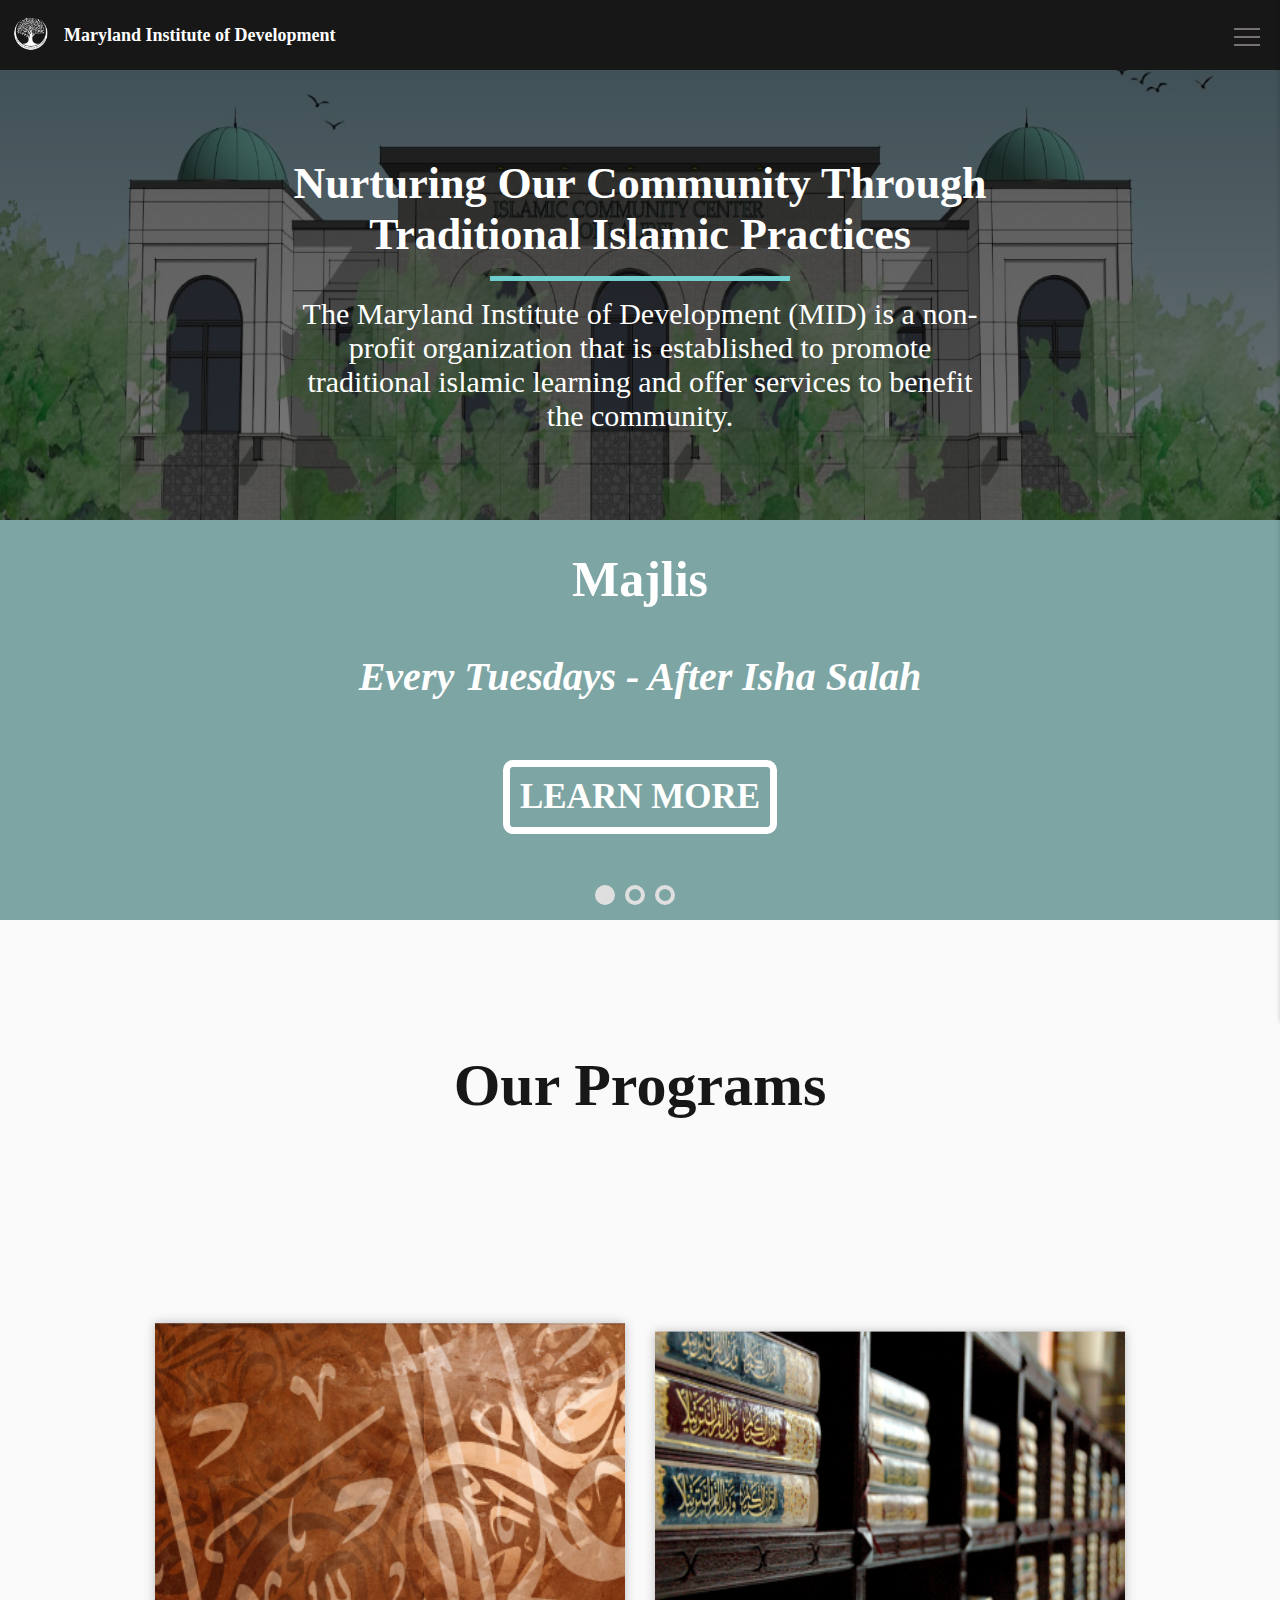
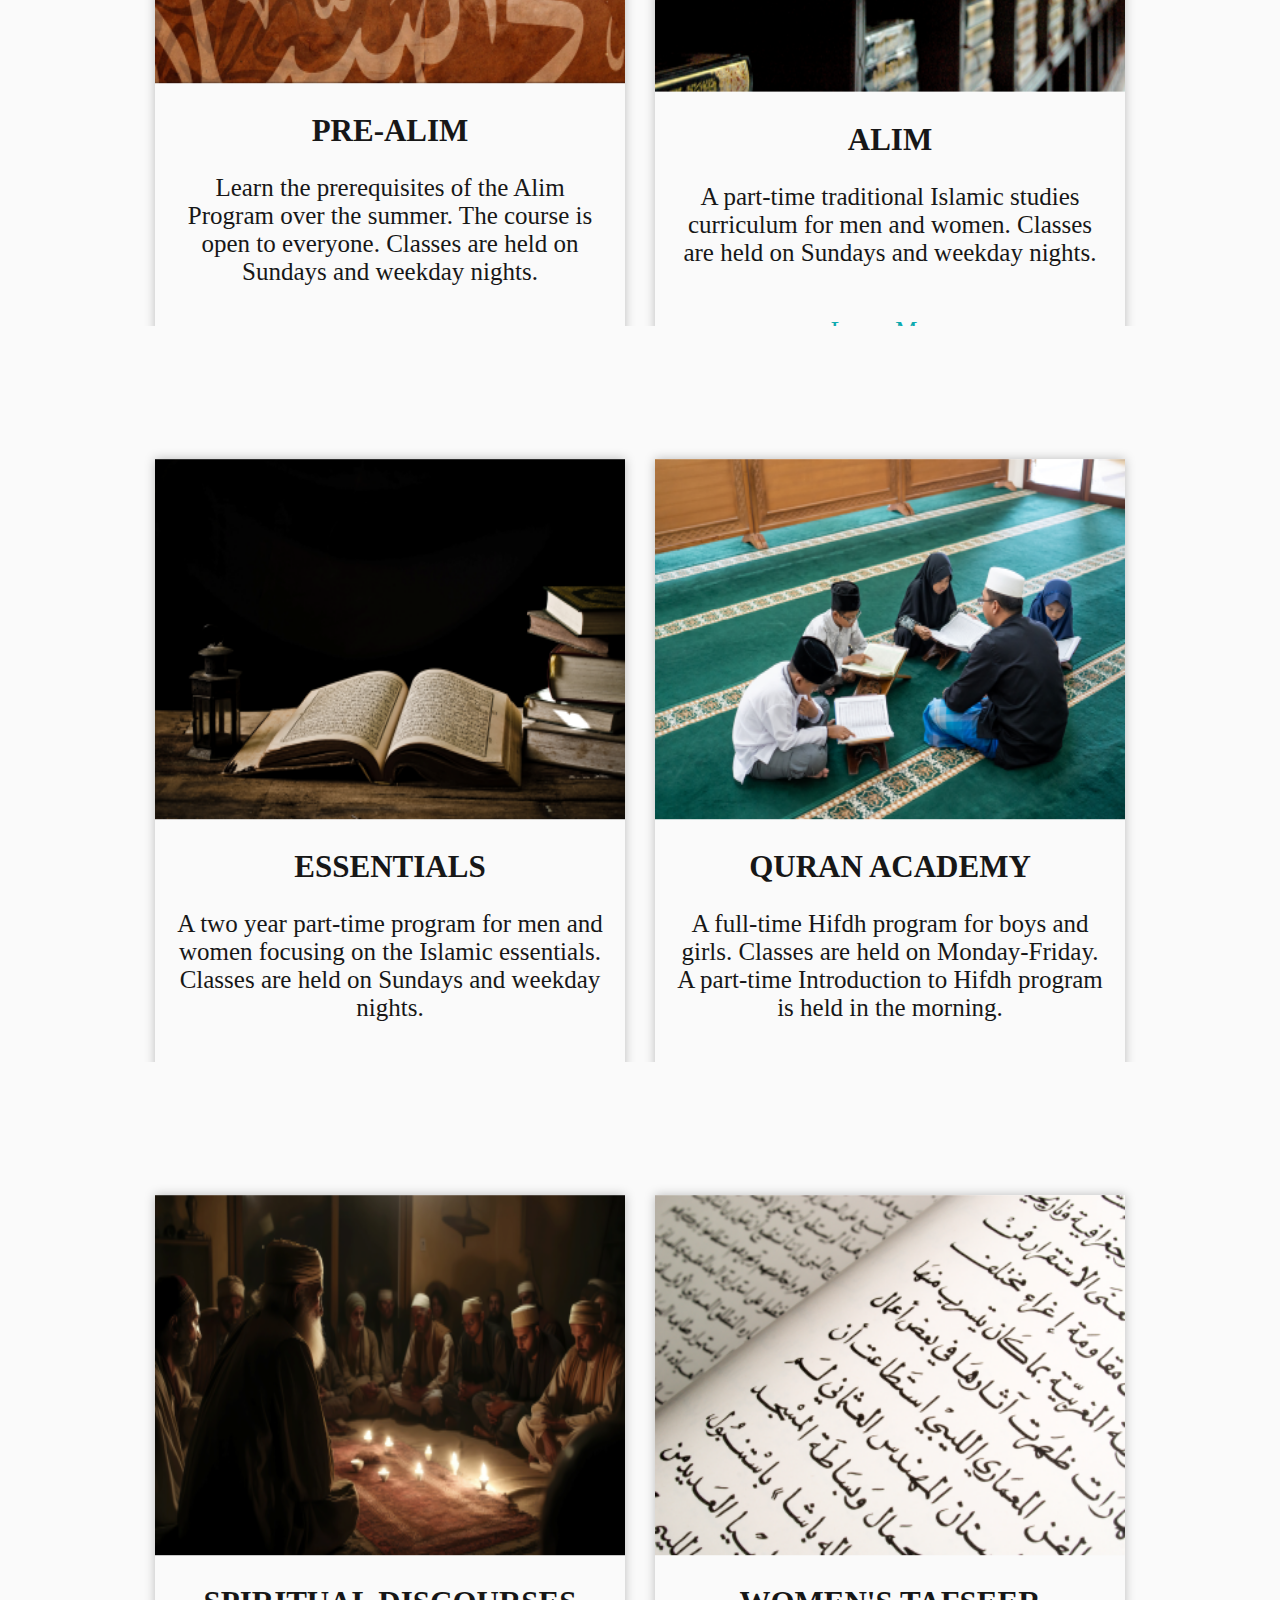
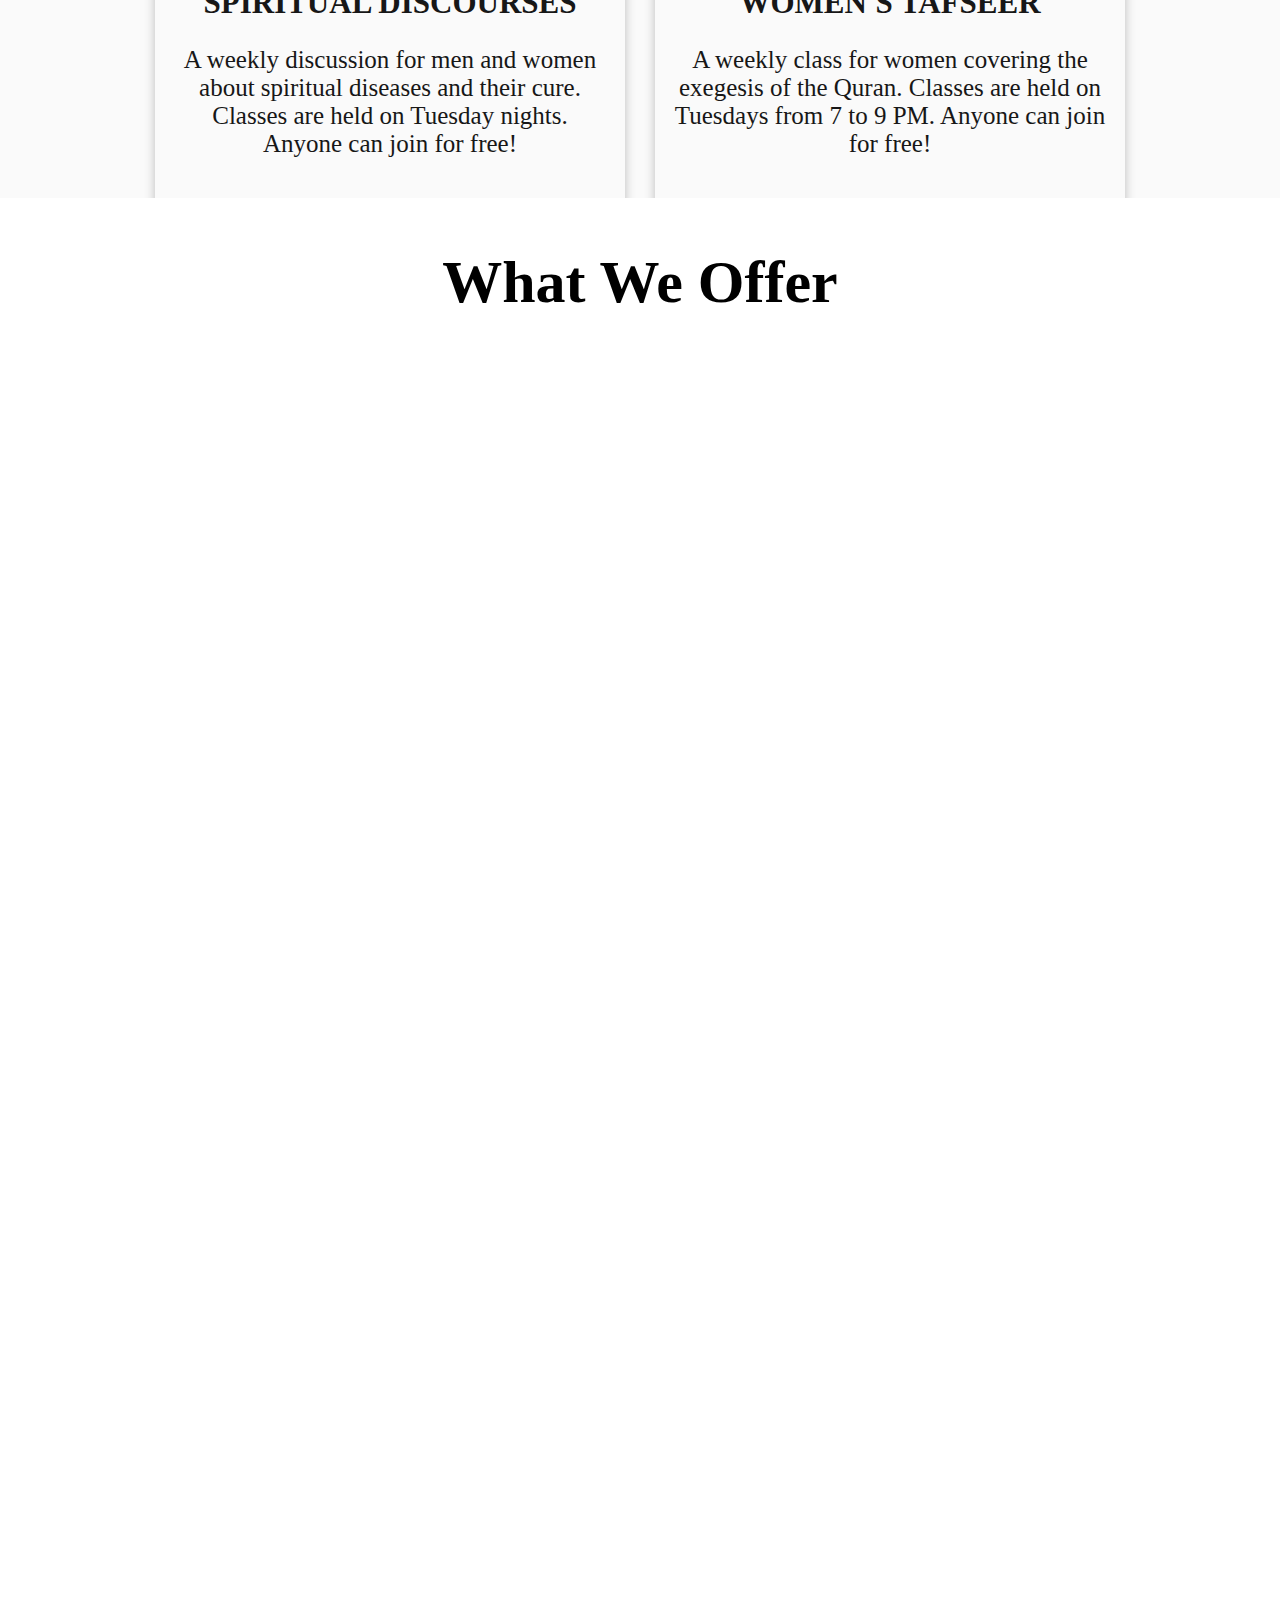
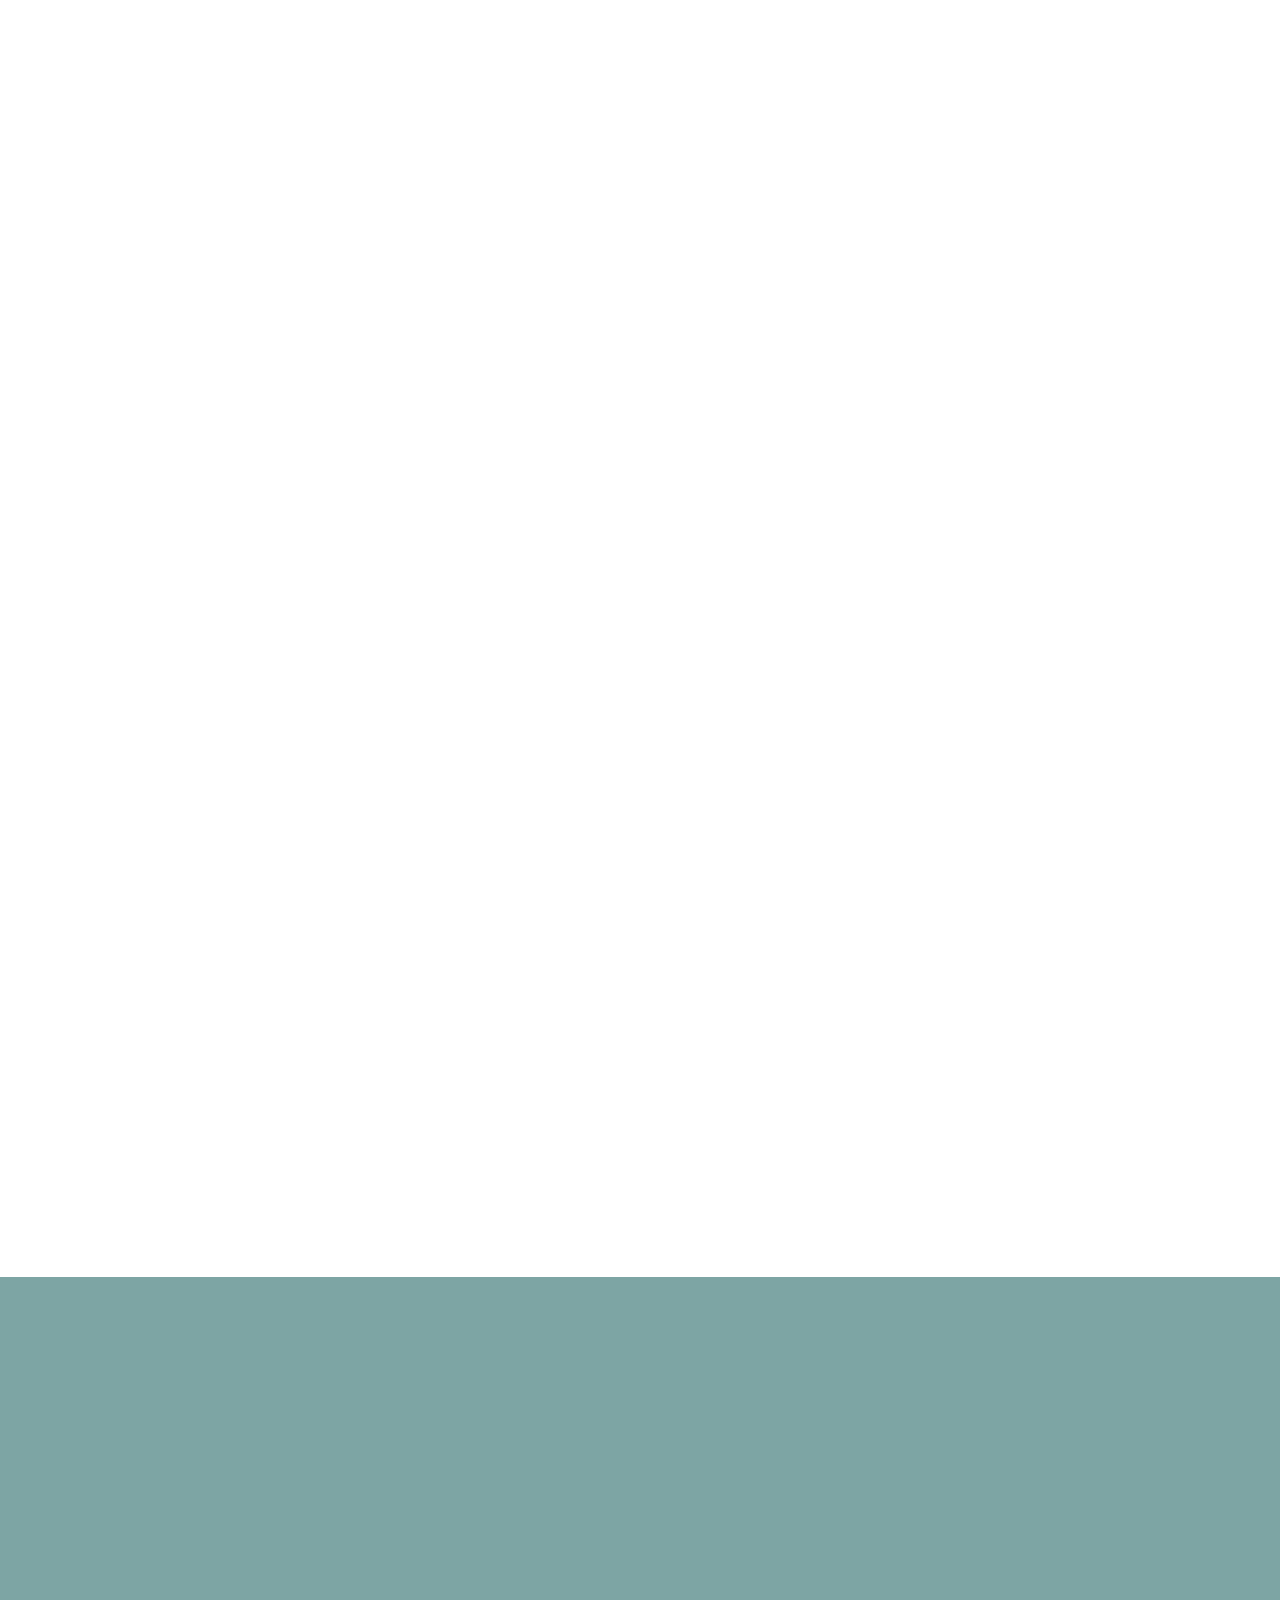
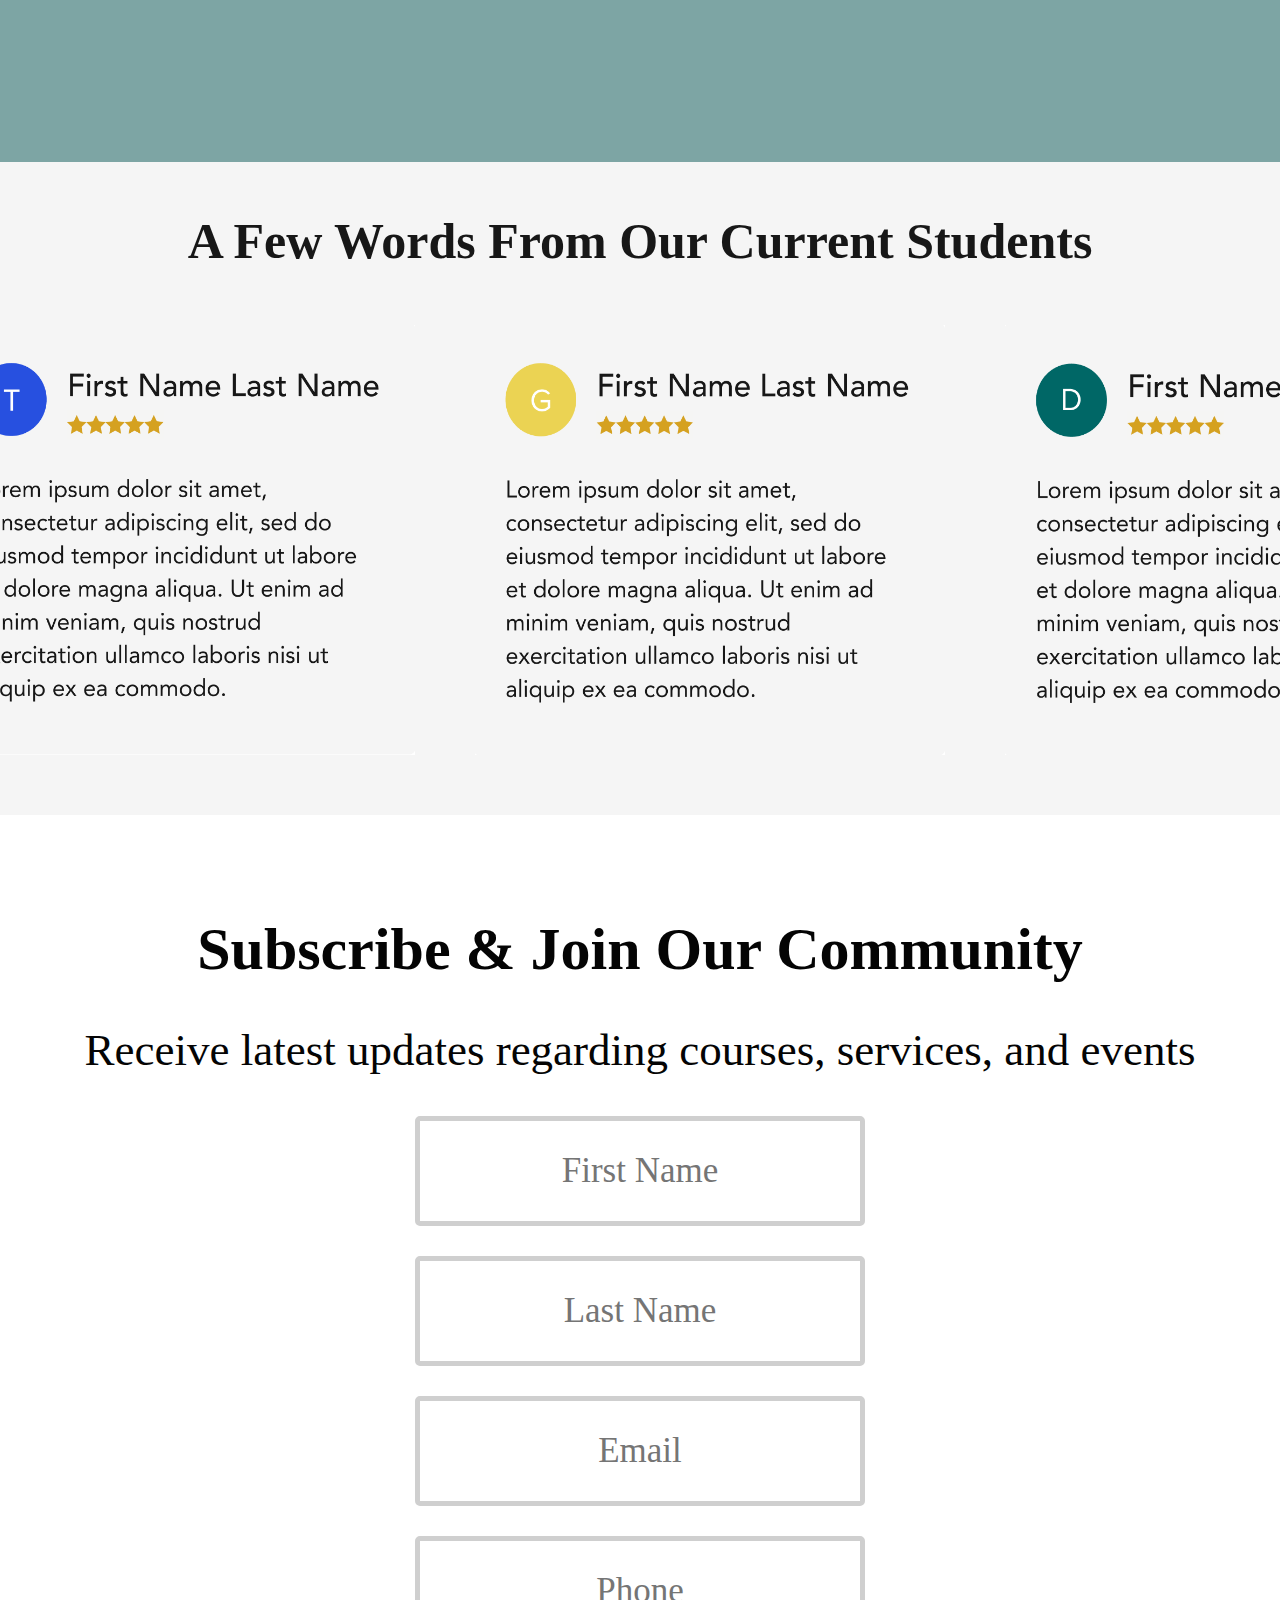
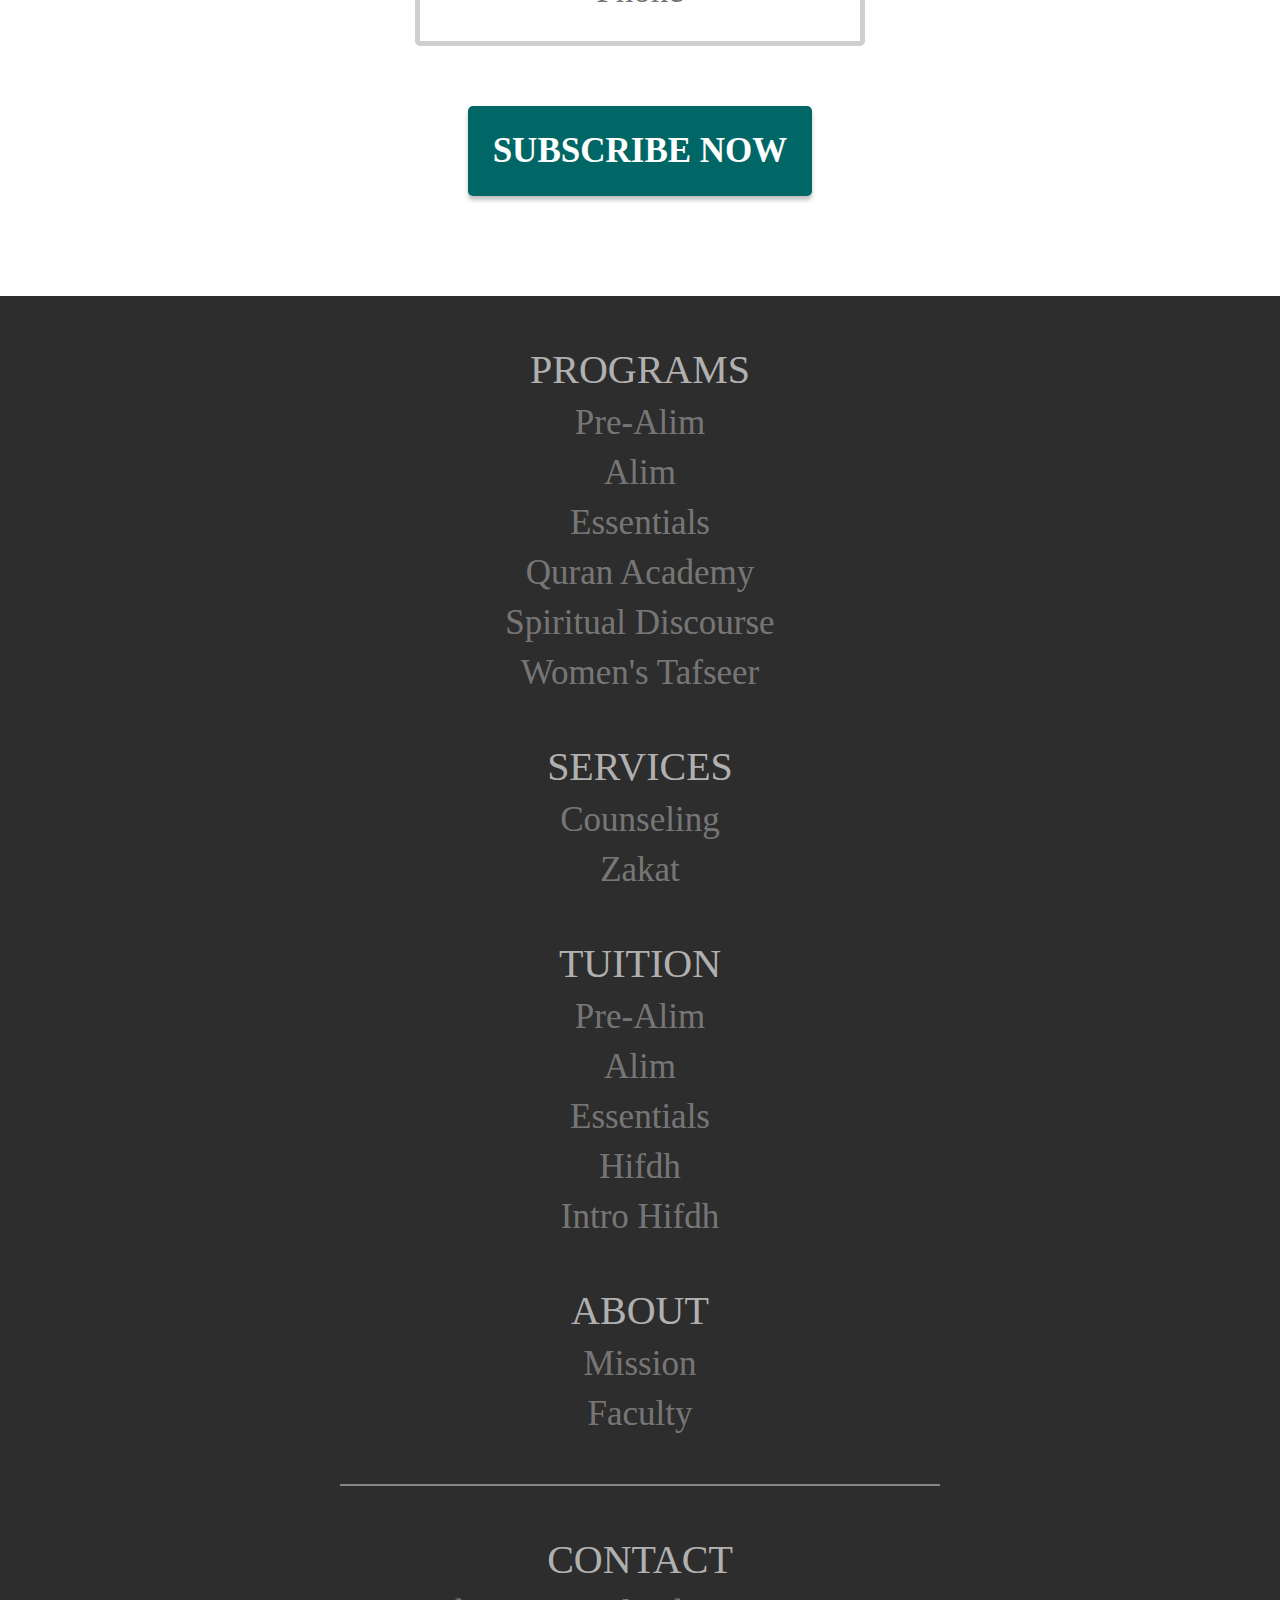
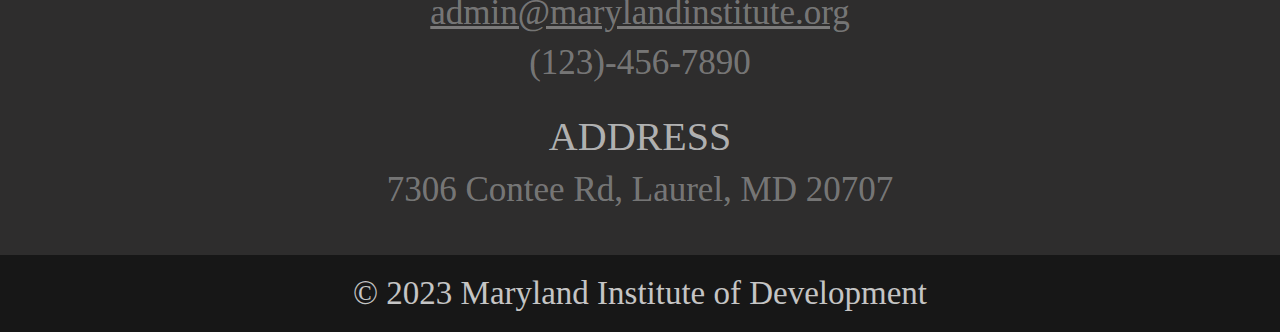
==== commit 520b240b: "Add files via upload" ====
--- a/index.html
+++ b/index.html
@@ -479,23 +479,23 @@
     <div class="footercontainer">
       <div class="footer">
         <div class="footertitle">PROGRAMS
+          <div class="footerpages"><a class="footerlink" href="https://www.marylandinstitute.org/gateway">Pre-Alim</a></div>
           <div class="footerpages"><a class="footerlink" href="https://www.marylandinstitute.org/alimprogram">Alim</a></div>
           <div class="footerpages"><a class="footerlink" href="https://www.marylandinstitute.org/sanatain">Essentials</a></div>
           <div class="footerpages"><a class="footerlink" href="https://www.marylandinstitute.org/quranacademy">Quran Academy</a></div>
+          <div class="footerpages"><a class="footerlink" href="https://www.marylandinstitute.org/discourses">Spiritual Discourse</a></div>
           <div class="footerpages"><a class="footerlink" href="https://www.marylandinstitute.org/tafseer">Women's Tafseer</a></div>
-          <div class="footerpages"><a class="footerlink" href="https://www.marylandinstitute.org/gateway">Pre-Alim</a></div>
-          <div class="footerpages"><a class="footerlink" href="https://www.marylandinstitute.org/discourses">Spiritual Discourse</a></div>
         </div>
         <div class="footertitle">SERVICES
           <div class="footerpages"><a class="footerlink" href="https://www.marylandinstitute.org/counseling">Counseling</a></div>
           <div class="footerpages"><a class="footerlink" href="https://www.marylandinstitute.org/zakat">Zakat</a></div>
         </div>
         <div class="footertitle">TUITION
+          <div class="footerpages"><a class="footerlink" href="https://www.marylandinstitute.org/tuition#:~:text=Other-,Gateway%20to%20Learning,-Tuition%20for%20the">Pre-Alim</a></div>
           <div class="footerpages"><a class="footerlink" href="https://www.marylandinstitute.org/tuition">Alim</a></div>
           <div class="footerpages"><a class="footerlink" href="https://www.marylandinstitute.org/tuition#:~:text=Other-,Sanatain%20Program,-Tuition%20for%20the">Essentials</a></div>
           <div class="footerpages"><a class="footerlink" href="https://www.marylandinstitute.org/tuition#:~:text=Other-,Quran%20Academy,-Tuition%20for%20the">Hifdh</a></div>
           <div class="footerpages"><a class="footerlink" href="https://www.marylandinstitute.org/tuition#:~:text=Other-,Introduction%20to%20Hifdh,-Tuition%20for%20the">Intro Hifdh</a></div>
-          <div class="footerpages"><a class="footerlink" href="https://www.marylandinstitute.org/tuition#:~:text=Other-,Gateway%20to%20Learning,-Tuition%20for%20the">Pre-Alim</a></div>
         </div>
         <div class="footertitle">ABOUT
           <div class="footerpages"><a class="footerlink" href="https://www.marylandinstitute.org/aboutus">Mission</a></div>
--- a/desktop.css
+++ b/desktop.css
@@ -220,7 +220,7 @@
     justify-content: center;
     position: relative;
     width: 100%;
-    height: 800px;
+    height: 900px;
     background-image: url("./assets/image-4-bg.png");
     background-repeat: no-repeat; /* Prevent the image from repeating */
     background-position: center; /* Center the image within the container */
@@ -245,7 +245,7 @@
     color: #fff;
     text-align: center;
     font-family: Avenir;
-    font-size: 56px;
+    font-size: 60px;
     font-style: normal;
     font-weight: bold;
     position: relative;
@@ -259,7 +259,7 @@
   }
 
   #line {
-    width: 241px;
+    width: 400px;
     height: 8px;
     background: var(--standard-produce, #6ecfce);
     z-index: 2;
@@ -268,17 +268,17 @@
     justify-content: center;
     flex-shrink: 0;
     display: flex;
-    margin-top: 32px;
-    margin-bottom: 32px;
+    margin-top: 35px;
+    margin-bottom: 35px;
   }
 
   #describ {
     color: #fff;
-    width: 700px;
+    width: 900px;
     max-width: 90%;
     text-align: center;
     font-family: Avenir;
-    font-size: 24px;
+    font-size: 30px;
     font-style: normal;
     font-weight: 500;
     position: relative;
@@ -343,7 +343,7 @@
 
   #announce {
     box-sizing: border-box;
-    width: 900px;
+    width: 1000px;
     max-width: 90%;
     height: auto;
     flex-shrink: 0;
@@ -353,9 +353,9 @@
     align-items: center;
     border-radius: 10px;
     background: var(--standard-aware, #7da5a4);
-    box-shadow: 0px 4px 8px 0x rgba(0, 0, 0, 0.25);
+    box-shadow: 0 0px 50px 10px rgba(0, 0, 0, 0.4);
     z-index: 2;
-    margin-top: 800px;
+    margin-top: 900px;
   }
 
   .announcement {
@@ -371,7 +371,7 @@
     color: #fff;
     text-align: center;
     font-family: Adobe Garamond Pro;
-    font-size: 36px;
+    font-size: 50px;
     font-style: normal;
     font-weight: 600;
     margin-top: 50px;
@@ -417,7 +417,7 @@
     border: 5px solid var(--standard-positive, #fff);
     color: var(--standard-aware, #fff);
     text-align: center;
-    padding: 15px;
+    padding: 20px 30px;
     font-family: Avenir;
     font-size: 18px;
     font-style: normal;
@@ -482,7 +482,7 @@
   }
 
   #item_0 {
-    font-size: 56px;
+    font-size: 65px;
     display: flex;
     align-items: flex-end;
     justify-content: center;
@@ -503,8 +503,8 @@
     justify-content: center;
     text-align: center;
     box-shadow: 0 0 10px rgba(0, 0, 0, 0.25);
-    margin-left: 50px;
-    margin-right: 50px;
+    margin-left: 30px;
+    margin-right: 30px;
     margin-bottom: 100px;
   }
 
@@ -516,8 +516,8 @@
     justify-content: center;
     text-align: center;
     box-shadow: 0 0 10px rgba(0, 0, 0, 0.25);
-    margin-left: 50px;
-    margin-right: 50px;
+    margin-left: 30px;
+    margin-right: 30px;
     margin-bottom: 100px;
   }
 
@@ -531,12 +531,12 @@
   }
 
   .pic {
-    width: 360px;
-    height: 250px;
+    width: 405px;
+    height: 295px;
   }
 
   .programtitle {
-    font-size: 24px;
+    font-size: 30px;
     width: auto;
     font-family: "Avenir";
     font-weight: Bold;
@@ -545,8 +545,8 @@
   }
 
   .programcontent {
-    font-size: 18px;
-    width: 317px;
+    font-size: 20px;
+    width: 350px;
     font-family: "Avenir";
     color: rgba(23, 23, 23, 1);
     margin-top: 25px;
@@ -570,6 +570,7 @@
 
   #whatoffer {
     margin-bottom: 150px;
+    font-size: 65px;
   }
 
   .offers {
@@ -642,7 +643,7 @@
   .offertitle {
     color: #171717;
     font-family: Avenir;
-    font-size: 48px;
+    font-size: 50px;
     font-style: normal;
     font-weight: 600;
     position: relative;
@@ -653,7 +654,7 @@
   }
 
   .line2 {
-    width: 135px;
+    width: 200px;
     height: 8px;
     background: var(--standard-produce, #6ecfce);
     z-index: 2;
@@ -668,17 +669,18 @@
   .offerdes {
     color: #171717;
     font-family: Avenir;
-    font-size: 24px;
+    font-size: 37px;
     font-style: normal;
     font-weight: 500;
-    width: 500px;
+    width: 700px;
+    max-width: 90%;
     margin-bottom: 40px;
   }
 
   .offerlearn {
     margin-top: 40px;
     width: auto;
-    padding: 20px;
+    padding: 25px;
     height: auto;
     border-radius: 5px;
     background: var(--standard-aware, #006766);
@@ -686,7 +688,7 @@
     color: var(--standard-positive, #fff);
     text-align: center;
     font-family: Avenir;
-    font-size: 24px;
+    font-size: 35px;
     font-weight: 900;
     border: 0px;
     cursor: pointer;
@@ -789,7 +791,7 @@
     color: #ffffff;
     text-align: center;
     font-family: Avenir;
-    font-size: 40px;
+    font-size: 45px;
     font-style: italic;
     font-weight: 600;
     line-height: normal;
@@ -802,13 +804,13 @@
     padding: 20px;
     height: auto;
     border-radius: 15px;
-    border: 5px solid var(--standard-positive, #fff);
+    border: 7px solid var(--standard-positive, #fff);
     background: var(--standard-aware, #7da5a4);
     box-shadow: 0px 4px 4px 0px rgba(0, 0, 0, 0.25);
     color: var(--standard-aware, #fff);
     text-align: center;
     font-family: Avenir;
-    font-size: 24px;
+    font-size: 40px;
     font-weight: 900;
     cursor: pointer;
     align-items: center;
@@ -846,7 +848,7 @@
     color: #171717;
     text-align: center;
     font-family: Avenir;
-    font-size: 60px;
+    font-size: 55px;
     font-style: normal;
     font-weight: 600;
     width: 90%;
@@ -869,9 +871,10 @@
 
   .reviewimage {
     margin-top: 55px;
-    width: 450px;
-    height: 410px;
-    padding: 30px;
+    width: 470px;
+    height: 430px;
+    padding-left: 30px;
+    padding-right: 30px;
   }
 
   .subscontainer {
@@ -896,7 +899,7 @@
     color: #040404;
     text-align: center;
     font-family: Avenir;
-    font-size: 55px;
+    font-size: 65px;
     font-style: normal;
     font-weight: 600;
     margin-bottom: 40px;
@@ -907,7 +910,7 @@
     color: #040404;
     text-align: center;
     font-family: Avenir;
-    font-size: 35px;
+    font-size: 50px;
     font-style: normal;
     font-weight: 350;
     margin-bottom: 40px;
@@ -920,17 +923,17 @@
     border-radius: 5px;
     border: 5px solid #cfcfcf;
     background: #fff;
-    padding: 30px;
+    padding: 15px;
     text-align: center;
     margin-bottom: 30px;
-    font-size: 25px;
+    font-size: 30px;
     font-family: Avenir;
   }
 
   .subsbutton {
     margin-top: 30px;
-    width: 280px;
-    height: 70px;
+    width: auto;
+    height: auto;
     border-radius: 5px;
     background: var(--standard-aware, #006766);
     color: #fff;
@@ -942,7 +945,7 @@
     line-height: normal;
     border: 0px;
     cursor: pointer;
-    padding: 20px;
+    padding: 25px 30px;
     box-shadow: 0px 4px 4px 0px rgba(0, 0, 0, 0.25);
   }
 
@@ -964,11 +967,11 @@
 
   .footercontainer {
     width: 100%;
-    height: 300px;
+    height: auto;
     background: var(--standard-aware, #2e2d2d);
     color: #ffffff;
-    padding-top: 50px;
-    padding-bottom: 50px;
+    padding-top: 100px;
+    padding-bottom: 100px;
     display: flex;
     flex-direction: column;
     justify-content: center;
@@ -985,7 +988,7 @@
   .footertitle {
     color: #ffffffa6;
     font-family: Avenir;
-    font-size: 20px;
+    font-size: 25px;
     font-style: normal;
     font-weight: 200;
     display: flex;
@@ -998,7 +1001,7 @@
 
   .footerpages {
     display: flex;
-    font-size: 15px;
+    font-size: 20px;
     font-family: Avenir;
     font-style: normal;
     font-weight: 1;
@@ -1008,7 +1011,7 @@
 
   .footerbottom {
     width: 100%;
-    height: 50px;
+    height: auto;
     background: var(--standard-aware, #171717);
     color: #ffffffc0;
     display: flex;
@@ -1018,6 +1021,9 @@
     justify-content: center;
     position: relative;
     display: flex;
+    font-size: 20px;
+    padding-top: 20px;
+    padding-bottom: 20px;
   }
 
   #line3 {
--- a/desktop.css
+++ b/desktop.css
@@ -220,7 +220,7 @@
     justify-content: center;
     position: relative;
     width: 100%;
-    height: 800px;
+    height: 900px;
     background-image: url("./assets/image-4-bg.png");
     background-repeat: no-repeat; /* Prevent the image from repeating */
     background-position: center; /* Center the image within the container */
@@ -245,7 +245,7 @@
     color: #fff;
     text-align: center;
     font-family: Avenir;
-    font-size: 56px;
+    font-size: 60px;
     font-style: normal;
     font-weight: bold;
     position: relative;
@@ -259,7 +259,7 @@
   }
 
   #line {
-    width: 241px;
+    width: 400px;
     height: 8px;
     background: var(--standard-produce, #6ecfce);
     z-index: 2;
@@ -268,17 +268,17 @@
     justify-content: center;
     flex-shrink: 0;
     display: flex;
-    margin-top: 32px;
-    margin-bottom: 32px;
+    margin-top: 35px;
+    margin-bottom: 35px;
   }
 
   #describ {
     color: #fff;
-    width: 700px;
+    width: 900px;
     max-width: 90%;
     text-align: center;
     font-family: Avenir;
-    font-size: 24px;
+    font-size: 30px;
     font-style: normal;
     font-weight: 500;
     position: relative;
@@ -343,7 +343,7 @@
 
   #announce {
     box-sizing: border-box;
-    width: 900px;
+    width: 1000px;
     max-width: 90%;
     height: auto;
     flex-shrink: 0;
@@ -353,9 +353,9 @@
     align-items: center;
     border-radius: 10px;
     background: var(--standard-aware, #7da5a4);
-    box-shadow: 0px 4px 8px 0x rgba(0, 0, 0, 0.25);
+    box-shadow: 0 0px 50px 10px rgba(0, 0, 0, 0.4);
     z-index: 2;
-    margin-top: 800px;
+    margin-top: 900px;
   }
 
   .announcement {
@@ -371,7 +371,7 @@
     color: #fff;
     text-align: center;
     font-family: Adobe Garamond Pro;
-    font-size: 36px;
+    font-size: 50px;
     font-style: normal;
     font-weight: 600;
     margin-top: 50px;
@@ -417,7 +417,7 @@
     border: 5px solid var(--standard-positive, #fff);
     color: var(--standard-aware, #fff);
     text-align: center;
-    padding: 15px;
+    padding: 20px 30px;
     font-family: Avenir;
     font-size: 18px;
     font-style: normal;
@@ -482,7 +482,7 @@
   }
 
   #item_0 {
-    font-size: 56px;
+    font-size: 65px;
     display: flex;
     align-items: flex-end;
     justify-content: center;
@@ -503,8 +503,8 @@
     justify-content: center;
     text-align: center;
     box-shadow: 0 0 10px rgba(0, 0, 0, 0.25);
-    margin-left: 50px;
-    margin-right: 50px;
+    margin-left: 30px;
+    margin-right: 30px;
     margin-bottom: 100px;
   }
 
@@ -516,8 +516,8 @@
     justify-content: center;
     text-align: center;
     box-shadow: 0 0 10px rgba(0, 0, 0, 0.25);
-    margin-left: 50px;
-    margin-right: 50px;
+    margin-left: 30px;
+    margin-right: 30px;
     margin-bottom: 100px;
   }
 
@@ -531,12 +531,12 @@
   }
 
   .pic {
-    width: 360px;
-    height: 250px;
+    width: 405px;
+    height: 295px;
   }
 
   .programtitle {
-    font-size: 24px;
+    font-size: 30px;
     width: auto;
     font-family: "Avenir";
     font-weight: Bold;
@@ -545,8 +545,8 @@
   }
 
   .programcontent {
-    font-size: 18px;
-    width: 317px;
+    font-size: 20px;
+    width: 350px;
     font-family: "Avenir";
     color: rgba(23, 23, 23, 1);
     margin-top: 25px;
@@ -570,6 +570,7 @@
 
   #whatoffer {
     margin-bottom: 150px;
+    font-size: 65px;
   }
 
   .offers {
@@ -642,7 +643,7 @@
   .offertitle {
     color: #171717;
     font-family: Avenir;
-    font-size: 48px;
+    font-size: 50px;
     font-style: normal;
     font-weight: 600;
     position: relative;
@@ -653,7 +654,7 @@
   }
 
   .line2 {
-    width: 135px;
+    width: 200px;
     height: 8px;
     background: var(--standard-produce, #6ecfce);
     z-index: 2;
@@ -668,17 +669,18 @@
   .offerdes {
     color: #171717;
     font-family: Avenir;
-    font-size: 24px;
+    font-size: 37px;
     font-style: normal;
     font-weight: 500;
-    width: 500px;
+    width: 700px;
+    max-width: 90%;
     margin-bottom: 40px;
   }
 
   .offerlearn {
     margin-top: 40px;
     width: auto;
-    padding: 20px;
+    padding: 25px;
     height: auto;
     border-radius: 5px;
     background: var(--standard-aware, #006766);
@@ -686,7 +688,7 @@
     color: var(--standard-positive, #fff);
     text-align: center;
     font-family: Avenir;
-    font-size: 24px;
+    font-size: 35px;
     font-weight: 900;
     border: 0px;
     cursor: pointer;
@@ -789,7 +791,7 @@
     color: #ffffff;
     text-align: center;
     font-family: Avenir;
-    font-size: 40px;
+    font-size: 45px;
     font-style: italic;
     font-weight: 600;
     line-height: normal;
@@ -802,13 +804,13 @@
     padding: 20px;
     height: auto;
     border-radius: 15px;
-    border: 5px solid var(--standard-positive, #fff);
+    border: 7px solid var(--standard-positive, #fff);
     background: var(--standard-aware, #7da5a4);
     box-shadow: 0px 4px 4px 0px rgba(0, 0, 0, 0.25);
     color: var(--standard-aware, #fff);
     text-align: center;
     font-family: Avenir;
-    font-size: 24px;
+    font-size: 40px;
     font-weight: 900;
     cursor: pointer;
     align-items: center;
@@ -846,7 +848,7 @@
     color: #171717;
     text-align: center;
     font-family: Avenir;
-    font-size: 60px;
+    font-size: 55px;
     font-style: normal;
     font-weight: 600;
     width: 90%;
@@ -869,9 +871,10 @@
 
   .reviewimage {
     margin-top: 55px;
-    width: 450px;
-    height: 410px;
-    padding: 30px;
+    width: 470px;
+    height: 430px;
+    padding-left: 30px;
+    padding-right: 30px;
   }
 
   .subscontainer {
@@ -896,7 +899,7 @@
     color: #040404;
     text-align: center;
     font-family: Avenir;
-    font-size: 55px;
+    font-size: 65px;
     font-style: normal;
     font-weight: 600;
     margin-bottom: 40px;
@@ -907,7 +910,7 @@
     color: #040404;
     text-align: center;
     font-family: Avenir;
-    font-size: 35px;
+    font-size: 50px;
     font-style: normal;
     font-weight: 350;
     margin-bottom: 40px;
@@ -920,17 +923,17 @@
     border-radius: 5px;
     border: 5px solid #cfcfcf;
     background: #fff;
-    padding: 30px;
+    padding: 15px;
     text-align: center;
     margin-bottom: 30px;
-    font-size: 25px;
+    font-size: 30px;
     font-family: Avenir;
   }
 
   .subsbutton {
     margin-top: 30px;
-    width: 280px;
-    height: 70px;
+    width: auto;
+    height: auto;
     border-radius: 5px;
     background: var(--standard-aware, #006766);
     color: #fff;
@@ -942,7 +945,7 @@
     line-height: normal;
     border: 0px;
     cursor: pointer;
-    padding: 20px;
+    padding: 25px 30px;
     box-shadow: 0px 4px 4px 0px rgba(0, 0, 0, 0.25);
   }
 
@@ -964,11 +967,11 @@
 
   .footercontainer {
     width: 100%;
-    height: 300px;
+    height: auto;
     background: var(--standard-aware, #2e2d2d);
     color: #ffffff;
-    padding-top: 50px;
-    padding-bottom: 50px;
+    padding-top: 100px;
+    padding-bottom: 100px;
     display: flex;
     flex-direction: column;
     justify-content: center;
@@ -985,7 +988,7 @@
   .footertitle {
     color: #ffffffa6;
     font-family: Avenir;
-    font-size: 20px;
+    font-size: 25px;
     font-style: normal;
     font-weight: 200;
     display: flex;
@@ -998,7 +1001,7 @@
 
   .footerpages {
     display: flex;
-    font-size: 15px;
+    font-size: 20px;
     font-family: Avenir;
     font-style: normal;
     font-weight: 1;
@@ -1008,7 +1011,7 @@
 
   .footerbottom {
     width: 100%;
-    height: 50px;
+    height: auto;
     background: var(--standard-aware, #171717);
     color: #ffffffc0;
     display: flex;
@@ -1018,6 +1021,9 @@
     justify-content: center;
     position: relative;
     display: flex;
+    font-size: 20px;
+    padding-top: 20px;
+    padding-bottom: 20px;
   }
 
   #line3 {
--- a/mobile.css
+++ b/mobile.css
@@ -317,9 +317,9 @@
     background: var(--standard-aware, #006766);
     color: #fff;
     text-align: center;
-    padding: 10px 30px;
-    font-family: Avenir;
-    font-size: 18px;
+    padding: 15px 30px;
+    font-family: Avenir;
+    font-size: 25px;
     font-style: normal;
     font-weight: bold;
     line-height: normal;
@@ -382,7 +382,7 @@
     color: #fff;
     text-align: center;
     font-family: Avenir;
-    font-size: 21px;
+    font-size: 22px;
     font-style: normal;
     font-weight: bold;
     position: relative;
@@ -411,10 +411,10 @@
 
   #describ {
     color: #fff;
-    width: 90%;
-    text-align: center;
-    font-family: Avenir;
-    font-size: 15px;
+    width: 91%;
+    text-align: center;
+    font-family: Avenir;
+    font-size: 16px;
     font-style: normal;
     font-weight: 500;
     position: relative;
@@ -682,202 +682,6 @@
     margin-top: 25px;
   }
 
-  @media (min-width: 500px) and (max-width: 700px) {
-    .subs {
-      max-width: 50%;
-      width: 400px;
-      height: 60px;
-      border-radius: 5px;
-      border: 5px solid #cfcfcf;
-      background: #fff;
-      padding: 10px;
-      text-align: center;
-      margin-bottom: 30px;
-      font-size: 20px;
-      font-family: Avenir;
-    }
-
-    #title {
-      color: #fff;
-      font-family: Avenir;
-      font-size: 18px;
-      font-style: normal;
-      font-weight: bold;
-      line-height: normal;
-      margin-right: 50px;
-      white-space: nowrap;
-      display: flex;
-    }
-
-    #title2 {
-      display: none;
-    }
-    .programcontent {
-      font-size: 25px;
-      width: 400px;
-      font-family: "Avenir";
-      color: rgba(23, 23, 23, 1);
-      margin-top: 25px;
-    }
-
-    .pic {
-      width: 450px;
-      height: 340px;
-    }
-
-    .programs,
-    .programs2 {
-      transition: transform 0.7s, opacity 0.7s; /* Add a smooth transition effect */
-      width: 450px;
-      max-width: 100%;
-    }
-
-    .programtitle {
-      font-size: 30px;
-      width: auto;
-      font-family: "Avenir";
-      font-weight: Bold;
-      color: rgba(23, 23, 23, 1);
-      margin-top: 30px;
-    }
-
-    .offertitle {
-      color: #dd1b1b;
-      font-family: Avenir;
-      font-size: 35px;
-      font-style: normal;
-      font-weight: 600;
-      position: relative;
-      display: flex;
-      flex-direction: column;
-      justify-content: center;
-      align-items: center;
-    }
-
-    #item_0 {
-      font-size: 45px;
-      display: flex;
-      align-items: flex-end;
-      justify-content: center;
-      width: auto;
-      height: 400px;
-      font-family: "Avenir";
-      font-weight: bold;
-      color: rgba(23, 23, 23, 1);
-      background-color: #fafafa;
-      padding-bottom: 70px;
-    }
-
-    #nurture {
-      color: #fff;
-      text-align: center;
-      font-family: Avenir;
-      font-size: 25px;
-      font-style: normal;
-      font-weight: bold;
-      position: relative;
-      z-index: 2;
-      display: flex;
-      flex-direction: column;
-      align-items: center;
-      justify-content: center;
-      width: 500px;
-      max-width: 95%;
-    }
-
-    #line {
-      width: 200px;
-      height: 5px;
-      background: var(--standard-produce, #6ecfce);
-      z-index: 2;
-      flex-direction: column;
-      align-items: center;
-      justify-content: center;
-      flex-shrink: 0;
-      display: flex;
-      margin-top: 16px;
-      margin-bottom: 16px;
-    }
-
-    #describ {
-      color: #fff;
-      width: 90%;
-      text-align: center;
-      font-family: Avenir;
-      font-size: 20px;
-      font-style: normal;
-      font-weight: 500;
-      position: relative;
-      line-height: normal;
-      align-items: center;
-      justify-content: center;
-      display: flex;
-      z-index: 2;
-      flex-direction: column;
-    }
-
-    #announce {
-      box-sizing: border-box;
-      width: 100%;
-      height: 250px;
-      flex-shrink: 0;
-      position: absolute;
-      flex-direction: column;
-      display: flex;
-      align-items: center;
-      background: var(--standard-aware, #7da5a4);
-      box-shadow: 0px 4px 8px 0x rgba(0, 0, 0, 0.25);
-      z-index: 2;
-      margin-top: 500px;
-    }
-
-    #weekly {
-      color: #fff;
-      text-align: center;
-      font-family: Adobe Garamond Pro;
-      font-size: 30px;
-      font-style: normal;
-      font-weight: 600;
-      margin-top: 30px;
-    }
-
-    #news {
-      color: #fff;
-      text-align: center;
-      font-family: Adobe Garamond Pro;
-      font-size: 25px;
-      font-style: italic;
-      font-weight: 600;
-      margin-top: 20px;
-    }
-
-    #learn {
-      width: auto;
-      height: auto;
-      display: flex;
-      align-items: center;
-      justify-content: center;
-      border-radius: 10px;
-      background: var(--standard-aware, #7da5a4);
-      border: 5px solid var(--standard-positive, #fff);
-      color: var(--standard-aware, #fff);
-      text-align: center;
-      padding: 7px;
-      font-family: Avenir;
-      font-size: 18px;
-      font-style: normal;
-      font-weight: bold;
-      margin-top: 30px;
-      cursor: pointer;
-    }
-
-    #learn:hover {
-      background: var(--standard-aware, #fff);
-      color: var(--standard-aware, #7da5a4);
-      transition: 0.3s ease;
-    }
-  }
-
   .learnmore {
     font-size: 18px;
     width: auto;
@@ -994,7 +798,7 @@
   .offerdes {
     color: #171717;
     font-family: Avenir;
-    font-size: 20px;
+    font-size: 25px;
     font-style: normal;
     font-weight: 500;
     width: 80%;
@@ -1026,8 +830,8 @@
   }
 
   .offerimageparent {
-    width: 200px;
-    height: 200px;
+    width: 220px;
+    height: 220px;
     border-radius: 434px;
     background: #e0efef;
     justify-content: center;
@@ -1037,8 +841,8 @@
   }
 
   .offerimageparent2 {
-    width: 200px;
-    height: 200px;
+    width: 220px;
+    height: 220px;
     border-radius: 434px;
     background: #e0efef;
     justify-content: center;
@@ -1048,8 +852,8 @@
   }
 
   .offerimageparent3 {
-    width: 200px;
-    height: 200px;
+    width: 220px;
+    height: 220px;
     border-radius: 434px;
     background: #e0efef;
     flex-direction: column;
@@ -1060,15 +864,15 @@
   }
 
   .offerimage {
-    width: 100px;
-    height: 100px;
+    width: 110px;
+    height: 110px;
     opacity: 0;
     transition: opacity 2s;
   }
 
   .offerimage2 {
-    width: 80px;
-    height: 80px;
+    width: 90px;
+    height: 90px;
     opacity: 0;
     transition: opacity 2s;
   }
@@ -1095,7 +899,7 @@
     color: #ffffff;
     text-align: center;
     font-family: Avenir;
-    font-size: 20px;
+    font-size: 25px;
     font-style: normal;
     font-weight: 600;
     line-height: normal;
@@ -1109,7 +913,7 @@
     color: #ffffff;
     text-align: center;
     font-family: Avenir;
-    font-size: 20px;
+    font-size: 22px;
     font-style: italic;
     font-weight: 600;
     line-height: normal;
@@ -1146,7 +950,7 @@
 
   .reviewcontainer {
     width: 100%;
-    height: 550px;
+    height: auto;
     background: var(--standard-aware, #f5f5f5);
     color: #000;
     font-family: Avenir;
@@ -1155,6 +959,7 @@
     font-weight: 600;
     text-align: center;
     padding-top: 50px;
+    padding-bottom: 50px;
     display: flex;
     flex-direction: column;
     align-items: center;
@@ -1189,9 +994,10 @@
 
   .reviewimage {
     margin-top: 55px;
-    width: 350px;
-    height: 310px;
-    padding: 30px;
+    width: 370px;
+    height: 330px;
+    padding-left: 30px;
+    padding-right: 30px;
   }
 
   .subscontainer {
@@ -1235,15 +1041,16 @@
   }
 
   .subs {
-    width: 70%;
+    max-width: 70%;
+    width: 300px;
     height: 60px;
     border-radius: 5px;
     border: 5px solid #cfcfcf;
     background: #fff;
-    padding: 10px;
+    padding: 5px;
     text-align: center;
     margin-bottom: 30px;
-    font-size: 20px;
+    font-size: 25px;
     font-family: Avenir;
   }
 
@@ -1306,7 +1113,7 @@
   .footertitle {
     color: #ffffffa6;
     font-family: Avenir;
-    font-size: 20px;
+    font-size: 23px;
     font-style: normal;
     font-weight: 200;
     display: flex;
@@ -1317,7 +1124,7 @@
 
   .footerpages {
     display: flex;
-    font-size: 15px;
+    font-size: 18px;
     font-family: Avenir;
     font-style: normal;
     font-weight: 1;
@@ -1328,22 +1135,24 @@
 
   .footerbottom {
     width: 100%;
-    height: 50px;
+    height: auto;
     background: var(--standard-aware, #171717);
     color: #ffffffc0;
     display: flex;
     flex-direction: column;
     font-family: Avenir;
     align-items: center;
-    font-size: 15px;
-    justify-content: center;
-    position: relative;
+    font-size: 16px;
+    justify-content: center;
+    position: relative;
+    padding-top: 15px;
+    padding-bottom: 15px;
     display: flex;
     margin-top: -5px;
   }
 
   #line3 {
-    width: 241px;
+    width: 250px;
     height: 2px;
     background: #ffffff6c;
     z-index: 2;
@@ -1358,7 +1167,7 @@
   #address {
     color: #ffffffa6;
     font-family: Avenir;
-    font-size: 20px;
+    font-size: 23px;
     margin-top: 30px;
   }
 
@@ -1383,3 +1192,300 @@
     transition: transform 0.5s ease-in-out, opacity 0.5s ease-in-out;
   }
 }
+
+@media (min-width: 500px) and (max-width: 700px) {
+  .subs {
+    max-width: 50%;
+    width: 400px;
+    height: 60px;
+    border-radius: 5px;
+    border: 5px solid #cfcfcf;
+    background: #fff;
+    padding: 10px;
+    text-align: center;
+    margin-bottom: 30px;
+    font-size: 20px;
+    font-family: Avenir;
+  }
+
+  #title {
+    color: #fff;
+    font-family: Avenir;
+    font-size: 18px;
+    font-style: normal;
+    font-weight: bold;
+    line-height: normal;
+    margin-right: 50px;
+    white-space: nowrap;
+    display: flex;
+  }
+
+  #title2 {
+    display: none;
+  }
+  .programcontent {
+    font-size: 25px;
+    width: 400px;
+    font-family: "Avenir";
+    color: rgba(23, 23, 23, 1);
+    margin-top: 25px;
+  }
+
+  .learnmore {
+    font-size: 25px;
+  }
+
+  .pic {
+    width: 450px;
+    height: 340px;
+  }
+
+  .programs,
+  .programs2 {
+    transition: transform 0.7s, opacity 0.7s; /* Add a smooth transition effect */
+    width: 450px;
+    max-width: 100%;
+  }
+
+  .programtitle {
+    font-size: 30px;
+    width: auto;
+    font-family: "Avenir";
+    font-weight: Bold;
+    color: rgba(23, 23, 23, 1);
+    margin-top: 30px;
+  }
+
+  .offertitle {
+    font-family: Avenir;
+    font-size: 45px;
+    font-style: normal;
+    font-weight: 600;
+    position: relative;
+    display: flex;
+    flex-direction: column;
+    justify-content: center;
+    align-items: center;
+  }
+
+  #item_0 {
+    font-size: 50px;
+    display: flex;
+    align-items: flex-end;
+    justify-content: center;
+    width: auto;
+    height: 450px;
+    font-family: "Avenir";
+    font-weight: bold;
+    color: rgba(23, 23, 23, 1);
+    background-color: #fafafa;
+    padding-bottom: 70px;
+  }
+
+  #nurture {
+    color: #fff;
+    text-align: center;
+    font-family: Avenir;
+    font-size: 25px;
+    font-style: normal;
+    font-weight: bold;
+    position: relative;
+    z-index: 2;
+    display: flex;
+    flex-direction: column;
+    align-items: center;
+    justify-content: center;
+    width: 500px;
+    max-width: 95%;
+  }
+
+  #line {
+    width: 200px;
+    height: 5px;
+    background: var(--standard-produce, #6ecfce);
+    z-index: 2;
+    flex-direction: column;
+    align-items: center;
+    justify-content: center;
+    flex-shrink: 0;
+    display: flex;
+    margin-top: 16px;
+    margin-bottom: 16px;
+  }
+
+  #describ {
+    color: #fff;
+    width: 90%;
+    text-align: center;
+    font-family: Avenir;
+    font-size: 20px;
+    font-style: normal;
+    font-weight: 500;
+    position: relative;
+    line-height: normal;
+    align-items: center;
+    justify-content: center;
+    display: flex;
+    z-index: 2;
+    flex-direction: column;
+  }
+
+  #announce {
+    box-sizing: border-box;
+    width: 100%;
+    height: 250px;
+    flex-shrink: 0;
+    position: absolute;
+    flex-direction: column;
+    display: flex;
+    align-items: center;
+    background: var(--standard-aware, #7da5a4);
+    box-shadow: 0px 4px 8px 0x rgba(0, 0, 0, 0.25);
+    z-index: 2;
+    margin-top: 500px;
+  }
+
+  #weekly {
+    color: #fff;
+    text-align: center;
+    font-family: Adobe Garamond Pro;
+    font-size: 30px;
+    font-style: normal;
+    font-weight: 600;
+    margin-top: 30px;
+  }
+
+  #news {
+    color: #fff;
+    text-align: center;
+    font-family: Adobe Garamond Pro;
+    font-size: 25px;
+    font-style: italic;
+    font-weight: 600;
+    margin-top: 20px;
+  }
+
+  #learn {
+    width: auto;
+    height: auto;
+    display: flex;
+    align-items: center;
+    justify-content: center;
+    border-radius: 10px;
+    background: var(--standard-aware, #7da5a4);
+    border: 5px solid var(--standard-positive, #fff);
+    color: var(--standard-aware, #fff);
+    text-align: center;
+    padding: 7px;
+    font-family: Avenir;
+    font-size: 18px;
+    font-style: normal;
+    font-weight: bold;
+    margin-top: 30px;
+    cursor: pointer;
+  }
+
+  #learn:hover {
+    background: var(--standard-aware, #fff);
+    color: var(--standard-aware, #7da5a4);
+    transition: 0.3s ease;
+  }
+  #whatoffer {
+    font-size: 50px;
+  }
+  .offerdes {
+    font-size: 30px;
+  }
+  .offerimageparent {
+    width: 250px;
+    height: 250px;
+  }
+
+  .offerimageparent2 {
+    width: 250px;
+    height: 250px;
+  }
+
+  .offerimageparent3 {
+    width: 250px;
+    height: 250px;
+  }
+
+  .offerimage {
+    width: 140px;
+    height: 140px;
+  }
+
+  .offerimage2 {
+    width: 110px;
+    height: 110px;
+  }
+  .line2 {
+    width: 150px;
+  }
+  .quote {
+    font-size: 35px;
+  }
+
+  .quoteby {
+    font-size: 30px;
+  }
+
+  .quotebutton {
+    font-size: 30px;
+  }
+
+  .reviewtitle {
+    font-size: 45px;
+  }
+  .reviewimage {
+    width: 450px;
+    height: 410px;
+  }
+  .offerlearn {
+    font-size: 30px;
+  }
+  .substitle {
+    font-size: 50px;
+  }
+
+  .subssubtitle {
+    font-size: 35px;
+  }
+
+  .subs {
+    max-width: 90%;
+    width: 350px;
+    height: 70px;
+    padding: 10px;
+    font-size: 30px;
+  }
+
+  .subsbutton {
+    width: auto;
+    height: auto;
+    font-size: 30px;
+    padding: 20px;
+  }
+  .footertitle {
+    font-size: 30px;
+  }
+
+  .footerpages {
+    font-size: 25px;
+  }
+
+  .footerbottom {
+    padding-top: 20px;
+    padding-bottom: 20px;
+    font-size: 23px;
+  }
+
+  #line3 {
+    width: 350px;
+  }
+
+  #address {
+    font-size: 30px;
+  }
+}
--- a/mobile.css
+++ b/mobile.css
@@ -317,9 +317,9 @@
     background: var(--standard-aware, #006766);
     color: #fff;
     text-align: center;
-    padding: 10px 30px;
-    font-family: Avenir;
-    font-size: 18px;
+    padding: 15px 30px;
+    font-family: Avenir;
+    font-size: 25px;
     font-style: normal;
     font-weight: bold;
     line-height: normal;
@@ -382,7 +382,7 @@
     color: #fff;
     text-align: center;
     font-family: Avenir;
-    font-size: 21px;
+    font-size: 22px;
     font-style: normal;
     font-weight: bold;
     position: relative;
@@ -411,10 +411,10 @@
 
   #describ {
     color: #fff;
-    width: 90%;
-    text-align: center;
-    font-family: Avenir;
-    font-size: 15px;
+    width: 91%;
+    text-align: center;
+    font-family: Avenir;
+    font-size: 16px;
     font-style: normal;
     font-weight: 500;
     position: relative;
@@ -682,202 +682,6 @@
     margin-top: 25px;
   }
 
-  @media (min-width: 500px) and (max-width: 700px) {
-    .subs {
-      max-width: 50%;
-      width: 400px;
-      height: 60px;
-      border-radius: 5px;
-      border: 5px solid #cfcfcf;
-      background: #fff;
-      padding: 10px;
-      text-align: center;
-      margin-bottom: 30px;
-      font-size: 20px;
-      font-family: Avenir;
-    }
-
-    #title {
-      color: #fff;
-      font-family: Avenir;
-      font-size: 18px;
-      font-style: normal;
-      font-weight: bold;
-      line-height: normal;
-      margin-right: 50px;
-      white-space: nowrap;
-      display: flex;
-    }
-
-    #title2 {
-      display: none;
-    }
-    .programcontent {
-      font-size: 25px;
-      width: 400px;
-      font-family: "Avenir";
-      color: rgba(23, 23, 23, 1);
-      margin-top: 25px;
-    }
-
-    .pic {
-      width: 450px;
-      height: 340px;
-    }
-
-    .programs,
-    .programs2 {
-      transition: transform 0.7s, opacity 0.7s; /* Add a smooth transition effect */
-      width: 450px;
-      max-width: 100%;
-    }
-
-    .programtitle {
-      font-size: 30px;
-      width: auto;
-      font-family: "Avenir";
-      font-weight: Bold;
-      color: rgba(23, 23, 23, 1);
-      margin-top: 30px;
-    }
-
-    .offertitle {
-      color: #dd1b1b;
-      font-family: Avenir;
-      font-size: 35px;
-      font-style: normal;
-      font-weight: 600;
-      position: relative;
-      display: flex;
-      flex-direction: column;
-      justify-content: center;
-      align-items: center;
-    }
-
-    #item_0 {
-      font-size: 45px;
-      display: flex;
-      align-items: flex-end;
-      justify-content: center;
-      width: auto;
-      height: 400px;
-      font-family: "Avenir";
-      font-weight: bold;
-      color: rgba(23, 23, 23, 1);
-      background-color: #fafafa;
-      padding-bottom: 70px;
-    }
-
-    #nurture {
-      color: #fff;
-      text-align: center;
-      font-family: Avenir;
-      font-size: 25px;
-      font-style: normal;
-      font-weight: bold;
-      position: relative;
-      z-index: 2;
-      display: flex;
-      flex-direction: column;
-      align-items: center;
-      justify-content: center;
-      width: 500px;
-      max-width: 95%;
-    }
-
-    #line {
-      width: 200px;
-      height: 5px;
-      background: var(--standard-produce, #6ecfce);
-      z-index: 2;
-      flex-direction: column;
-      align-items: center;
-      justify-content: center;
-      flex-shrink: 0;
-      display: flex;
-      margin-top: 16px;
-      margin-bottom: 16px;
-    }
-
-    #describ {
-      color: #fff;
-      width: 90%;
-      text-align: center;
-      font-family: Avenir;
-      font-size: 20px;
-      font-style: normal;
-      font-weight: 500;
-      position: relative;
-      line-height: normal;
-      align-items: center;
-      justify-content: center;
-      display: flex;
-      z-index: 2;
-      flex-direction: column;
-    }
-
-    #announce {
-      box-sizing: border-box;
-      width: 100%;
-      height: 250px;
-      flex-shrink: 0;
-      position: absolute;
-      flex-direction: column;
-      display: flex;
-      align-items: center;
-      background: var(--standard-aware, #7da5a4);
-      box-shadow: 0px 4px 8px 0x rgba(0, 0, 0, 0.25);
-      z-index: 2;
-      margin-top: 500px;
-    }
-
-    #weekly {
-      color: #fff;
-      text-align: center;
-      font-family: Adobe Garamond Pro;
-      font-size: 30px;
-      font-style: normal;
-      font-weight: 600;
-      margin-top: 30px;
-    }
-
-    #news {
-      color: #fff;
-      text-align: center;
-      font-family: Adobe Garamond Pro;
-      font-size: 25px;
-      font-style: italic;
-      font-weight: 600;
-      margin-top: 20px;
-    }
-
-    #learn {
-      width: auto;
-      height: auto;
-      display: flex;
-      align-items: center;
-      justify-content: center;
-      border-radius: 10px;
-      background: var(--standard-aware, #7da5a4);
-      border: 5px solid var(--standard-positive, #fff);
-      color: var(--standard-aware, #fff);
-      text-align: center;
-      padding: 7px;
-      font-family: Avenir;
-      font-size: 18px;
-      font-style: normal;
-      font-weight: bold;
-      margin-top: 30px;
-      cursor: pointer;
-    }
-
-    #learn:hover {
-      background: var(--standard-aware, #fff);
-      color: var(--standard-aware, #7da5a4);
-      transition: 0.3s ease;
-    }
-  }
-
   .learnmore {
     font-size: 18px;
     width: auto;
@@ -994,7 +798,7 @@
   .offerdes {
     color: #171717;
     font-family: Avenir;
-    font-size: 20px;
+    font-size: 25px;
     font-style: normal;
     font-weight: 500;
     width: 80%;
@@ -1026,8 +830,8 @@
   }
 
   .offerimageparent {
-    width: 200px;
-    height: 200px;
+    width: 220px;
+    height: 220px;
     border-radius: 434px;
     background: #e0efef;
     justify-content: center;
@@ -1037,8 +841,8 @@
   }
 
   .offerimageparent2 {
-    width: 200px;
-    height: 200px;
+    width: 220px;
+    height: 220px;
     border-radius: 434px;
     background: #e0efef;
     justify-content: center;
@@ -1048,8 +852,8 @@
   }
 
   .offerimageparent3 {
-    width: 200px;
-    height: 200px;
+    width: 220px;
+    height: 220px;
     border-radius: 434px;
     background: #e0efef;
     flex-direction: column;
@@ -1060,15 +864,15 @@
   }
 
   .offerimage {
-    width: 100px;
-    height: 100px;
+    width: 110px;
+    height: 110px;
     opacity: 0;
     transition: opacity 2s;
   }
 
   .offerimage2 {
-    width: 80px;
-    height: 80px;
+    width: 90px;
+    height: 90px;
     opacity: 0;
     transition: opacity 2s;
   }
@@ -1095,7 +899,7 @@
     color: #ffffff;
     text-align: center;
     font-family: Avenir;
-    font-size: 20px;
+    font-size: 25px;
     font-style: normal;
     font-weight: 600;
     line-height: normal;
@@ -1109,7 +913,7 @@
     color: #ffffff;
     text-align: center;
     font-family: Avenir;
-    font-size: 20px;
+    font-size: 22px;
     font-style: italic;
     font-weight: 600;
     line-height: normal;
@@ -1146,7 +950,7 @@
 
   .reviewcontainer {
     width: 100%;
-    height: 550px;
+    height: auto;
     background: var(--standard-aware, #f5f5f5);
     color: #000;
     font-family: Avenir;
@@ -1155,6 +959,7 @@
     font-weight: 600;
     text-align: center;
     padding-top: 50px;
+    padding-bottom: 50px;
     display: flex;
     flex-direction: column;
     align-items: center;
@@ -1189,9 +994,10 @@
 
   .reviewimage {
     margin-top: 55px;
-    width: 350px;
-    height: 310px;
-    padding: 30px;
+    width: 370px;
+    height: 330px;
+    padding-left: 30px;
+    padding-right: 30px;
   }
 
   .subscontainer {
@@ -1235,15 +1041,16 @@
   }
 
   .subs {
-    width: 70%;
+    max-width: 70%;
+    width: 300px;
     height: 60px;
     border-radius: 5px;
     border: 5px solid #cfcfcf;
     background: #fff;
-    padding: 10px;
+    padding: 5px;
     text-align: center;
     margin-bottom: 30px;
-    font-size: 20px;
+    font-size: 25px;
     font-family: Avenir;
   }
 
@@ -1306,7 +1113,7 @@
   .footertitle {
     color: #ffffffa6;
     font-family: Avenir;
-    font-size: 20px;
+    font-size: 23px;
     font-style: normal;
     font-weight: 200;
     display: flex;
@@ -1317,7 +1124,7 @@
 
   .footerpages {
     display: flex;
-    font-size: 15px;
+    font-size: 18px;
     font-family: Avenir;
     font-style: normal;
     font-weight: 1;
@@ -1328,22 +1135,24 @@
 
   .footerbottom {
     width: 100%;
-    height: 50px;
+    height: auto;
     background: var(--standard-aware, #171717);
     color: #ffffffc0;
     display: flex;
     flex-direction: column;
     font-family: Avenir;
     align-items: center;
-    font-size: 15px;
-    justify-content: center;
-    position: relative;
+    font-size: 16px;
+    justify-content: center;
+    position: relative;
+    padding-top: 15px;
+    padding-bottom: 15px;
     display: flex;
     margin-top: -5px;
   }
 
   #line3 {
-    width: 241px;
+    width: 250px;
     height: 2px;
     background: #ffffff6c;
     z-index: 2;
@@ -1358,7 +1167,7 @@
   #address {
     color: #ffffffa6;
     font-family: Avenir;
-    font-size: 20px;
+    font-size: 23px;
     margin-top: 30px;
   }
 
@@ -1383,3 +1192,300 @@
     transition: transform 0.5s ease-in-out, opacity 0.5s ease-in-out;
   }
 }
+
+@media (min-width: 500px) and (max-width: 700px) {
+  .subs {
+    max-width: 50%;
+    width: 400px;
+    height: 60px;
+    border-radius: 5px;
+    border: 5px solid #cfcfcf;
+    background: #fff;
+    padding: 10px;
+    text-align: center;
+    margin-bottom: 30px;
+    font-size: 20px;
+    font-family: Avenir;
+  }
+
+  #title {
+    color: #fff;
+    font-family: Avenir;
+    font-size: 18px;
+    font-style: normal;
+    font-weight: bold;
+    line-height: normal;
+    margin-right: 50px;
+    white-space: nowrap;
+    display: flex;
+  }
+
+  #title2 {
+    display: none;
+  }
+  .programcontent {
+    font-size: 25px;
+    width: 400px;
+    font-family: "Avenir";
+    color: rgba(23, 23, 23, 1);
+    margin-top: 25px;
+  }
+
+  .learnmore {
+    font-size: 25px;
+  }
+
+  .pic {
+    width: 450px;
+    height: 340px;
+  }
+
+  .programs,
+  .programs2 {
+    transition: transform 0.7s, opacity 0.7s; /* Add a smooth transition effect */
+    width: 450px;
+    max-width: 100%;
+  }
+
+  .programtitle {
+    font-size: 30px;
+    width: auto;
+    font-family: "Avenir";
+    font-weight: Bold;
+    color: rgba(23, 23, 23, 1);
+    margin-top: 30px;
+  }
+
+  .offertitle {
+    font-family: Avenir;
+    font-size: 45px;
+    font-style: normal;
+    font-weight: 600;
+    position: relative;
+    display: flex;
+    flex-direction: column;
+    justify-content: center;
+    align-items: center;
+  }
+
+  #item_0 {
+    font-size: 50px;
+    display: flex;
+    align-items: flex-end;
+    justify-content: center;
+    width: auto;
+    height: 450px;
+    font-family: "Avenir";
+    font-weight: bold;
+    color: rgba(23, 23, 23, 1);
+    background-color: #fafafa;
+    padding-bottom: 70px;
+  }
+
+  #nurture {
+    color: #fff;
+    text-align: center;
+    font-family: Avenir;
+    font-size: 25px;
+    font-style: normal;
+    font-weight: bold;
+    position: relative;
+    z-index: 2;
+    display: flex;
+    flex-direction: column;
+    align-items: center;
+    justify-content: center;
+    width: 500px;
+    max-width: 95%;
+  }
+
+  #line {
+    width: 200px;
+    height: 5px;
+    background: var(--standard-produce, #6ecfce);
+    z-index: 2;
+    flex-direction: column;
+    align-items: center;
+    justify-content: center;
+    flex-shrink: 0;
+    display: flex;
+    margin-top: 16px;
+    margin-bottom: 16px;
+  }
+
+  #describ {
+    color: #fff;
+    width: 90%;
+    text-align: center;
+    font-family: Avenir;
+    font-size: 20px;
+    font-style: normal;
+    font-weight: 500;
+    position: relative;
+    line-height: normal;
+    align-items: center;
+    justify-content: center;
+    display: flex;
+    z-index: 2;
+    flex-direction: column;
+  }
+
+  #announce {
+    box-sizing: border-box;
+    width: 100%;
+    height: 250px;
+    flex-shrink: 0;
+    position: absolute;
+    flex-direction: column;
+    display: flex;
+    align-items: center;
+    background: var(--standard-aware, #7da5a4);
+    box-shadow: 0px 4px 8px 0x rgba(0, 0, 0, 0.25);
+    z-index: 2;
+    margin-top: 500px;
+  }
+
+  #weekly {
+    color: #fff;
+    text-align: center;
+    font-family: Adobe Garamond Pro;
+    font-size: 30px;
+    font-style: normal;
+    font-weight: 600;
+    margin-top: 30px;
+  }
+
+  #news {
+    color: #fff;
+    text-align: center;
+    font-family: Adobe Garamond Pro;
+    font-size: 25px;
+    font-style: italic;
+    font-weight: 600;
+    margin-top: 20px;
+  }
+
+  #learn {
+    width: auto;
+    height: auto;
+    display: flex;
+    align-items: center;
+    justify-content: center;
+    border-radius: 10px;
+    background: var(--standard-aware, #7da5a4);
+    border: 5px solid var(--standard-positive, #fff);
+    color: var(--standard-aware, #fff);
+    text-align: center;
+    padding: 7px;
+    font-family: Avenir;
+    font-size: 18px;
+    font-style: normal;
+    font-weight: bold;
+    margin-top: 30px;
+    cursor: pointer;
+  }
+
+  #learn:hover {
+    background: var(--standard-aware, #fff);
+    color: var(--standard-aware, #7da5a4);
+    transition: 0.3s ease;
+  }
+  #whatoffer {
+    font-size: 50px;
+  }
+  .offerdes {
+    font-size: 30px;
+  }
+  .offerimageparent {
+    width: 250px;
+    height: 250px;
+  }
+
+  .offerimageparent2 {
+    width: 250px;
+    height: 250px;
+  }
+
+  .offerimageparent3 {
+    width: 250px;
+    height: 250px;
+  }
+
+  .offerimage {
+    width: 140px;
+    height: 140px;
+  }
+
+  .offerimage2 {
+    width: 110px;
+    height: 110px;
+  }
+  .line2 {
+    width: 150px;
+  }
+  .quote {
+    font-size: 35px;
+  }
+
+  .quoteby {
+    font-size: 30px;
+  }
+
+  .quotebutton {
+    font-size: 30px;
+  }
+
+  .reviewtitle {
+    font-size: 45px;
+  }
+  .reviewimage {
+    width: 450px;
+    height: 410px;
+  }
+  .offerlearn {
+    font-size: 30px;
+  }
+  .substitle {
+    font-size: 50px;
+  }
+
+  .subssubtitle {
+    font-size: 35px;
+  }
+
+  .subs {
+    max-width: 90%;
+    width: 350px;
+    height: 70px;
+    padding: 10px;
+    font-size: 30px;
+  }
+
+  .subsbutton {
+    width: auto;
+    height: auto;
+    font-size: 30px;
+    padding: 20px;
+  }
+  .footertitle {
+    font-size: 30px;
+  }
+
+  .footerpages {
+    font-size: 25px;
+  }
+
+  .footerbottom {
+    padding-top: 20px;
+    padding-bottom: 20px;
+    font-size: 23px;
+  }
+
+  #line3 {
+    width: 350px;
+  }
+
+  #address {
+    font-size: 30px;
+  }
+}
--- a/small.css
+++ b/small.css
@@ -317,7 +317,7 @@
     background: var(--standard-aware, #006766);
     color: #fff;
     text-align: center;
-    padding: 10px 30px;
+    padding: 15px 30px;
     font-family: Avenir;
     font-size: 18px;
     font-style: normal;
@@ -620,7 +620,7 @@
     align-items: flex-end;
     justify-content: center;
     text-align: center;
-    width: auto;
+    width: 95%;
     height: 400px;
     font-family: "Avenir";
     font-weight: bold;
@@ -654,7 +654,7 @@
   .programs,
   .programs2 {
     transition: transform 0.7s, opacity 0.7s; /* Add a smooth transition effect */
-    width: 270px;
+    width: 250px;
     max-width: 100%;
   }
 
@@ -663,8 +663,8 @@
   }
 
   .pic {
-    width: 270px;
-    height: 160px;
+    width: 250px;
+    height: 140px;
   }
 
   .programtitle {
@@ -678,7 +678,7 @@
 
   .programcontent {
     font-size: 18px;
-    width: 95%;
+    width: 90%;
     font-family: "Avenir";
     color: rgba(23, 23, 23, 1);
     margin-top: 25px;
@@ -703,6 +703,7 @@
   #whatoffer {
     margin-bottom: 70px;
     font-size: 35px;
+    width: 94%;
   }
 
   .offers {
@@ -776,7 +777,7 @@
     color: #171717;
     font-family: Avenir;
     font-size: 28px;
-    width: 95%;
+    width: 94%;
     font-style: normal;
     font-weight: 600;
     position: relative;
@@ -957,7 +958,7 @@
 
   .reviewcontainer {
     width: 100%;
-    height: 550px;
+    height: auto;
     background: var(--standard-aware, #f5f5f5);
     color: #000;
     font-family: Avenir;
@@ -966,6 +967,7 @@
     font-weight: 600;
     text-align: center;
     padding-top: 50px;
+    padding-bottom: 50px;
     display: flex;
     flex-direction: column;
     align-items: center;
@@ -977,7 +979,7 @@
     color: #171717;
     text-align: center;
     font-family: Avenir;
-    font-size: 30px;
+    font-size: 25px;
     width: 90%;
     font-style: normal;
     font-weight: 600;
@@ -1000,9 +1002,10 @@
 
   .reviewimage {
     margin-top: 55px;
-    width: 350px;
-    height: 310px;
-    padding: 30px;
+    width: 300px;
+    height: 260px;
+    padding-left: 30px;
+    padding-right: 30px;
   }
 
   .subscontainer {
@@ -1135,7 +1138,7 @@
     margin-top: 10px;
     color: #ffffff5e;
     justify-content: center;
-    width: 100%;
+    width: 95%;
   }
 
   .footerbottom {
@@ -1199,3 +1202,158 @@
     transition: transform 0.5s ease-in-out, opacity 0.5s ease-in-out;
   }
 }
+
+@media (max-width: 249px) {
+  .menu__item {
+    font-size: 20px;
+  }
+  .menu__item2 {
+    font-size: 15px;
+  }
+  #donate2 {
+    font-size: 15px;
+  }
+  #nurture {
+    font-size: 16px;
+  }
+  #describ {
+    font-size: 13px;
+  }
+  #weekly {
+    font-size: 20px;
+  }
+
+  #news {
+    font-size: 15px;
+  }
+
+  #announce {
+    margin-top: 500px;
+  }
+
+  #learn {
+    font-size: 12px;
+  }
+  #item_0 {
+    font-size: 25px;
+  }
+  .programs,
+  .programs2 {
+    width: 190px;
+  }
+
+  .pic {
+    width: 190px;
+    height: 100px;
+  }
+  .programtitle {
+    font-size: 18px;
+  }
+
+  .programcontent {
+    font-size: 15px;
+    width: 170px;
+  }
+  .learnmore {
+    font-size: 15px;
+  }
+
+  .offers {
+    width: 100%;
+    height: 100%;
+    background-color: #ffffff;
+    color: #000;
+    font-family: Avenir;
+    font-size: 25px;
+  }
+
+  .offerimageparent {
+    width: 150px;
+    height: 150px;
+  }
+
+  .offerimageparent2 {
+    width: 150px;
+    height: 150px;
+  }
+
+  .offerimageparent3 {
+    width: 150px;
+    height: 150px;
+  }
+
+  .offerimage {
+    width: 70px;
+    height: 70px;
+  }
+
+  .offerimage2 {
+    width: 60px;
+    height: 60px;
+  }
+  #whatoffer {
+    font-size: 30px;
+  }
+  .offertitle {
+    font-size: 25px;
+  }
+
+  .line2 {
+    width: 120px;
+  }
+
+  .offerdes {
+    font-size: 18px;
+  }
+
+  .offerlearn {
+    padding: 13px;
+    font-size: 18px;
+  }
+  .footertitle {
+    font-size: 17px;
+  }
+
+  .footerpages {
+    font-size: 13px;
+    width: 95%;
+  }
+
+  .footerbottom {
+    font-size: 13px;
+  }
+
+  #line3 {
+    width: 170px;
+  }
+  .subsbutton {
+    width: 170px;
+    font-size: 15px;
+    padding: 12px;
+  }
+  .substitle {
+    font-size: 25px;
+  }
+}
+
+@media (min-width: 320px) and (max-width: 359px) {
+  .programs,
+  .programs2 {
+    transition: transform 0.7s, opacity 0.7s; /* Add a smooth transition effect */
+    width: 300px;
+    max-width: 100%;
+  }
+
+  .pic {
+    width: 300px;
+    height: 190px;
+  }
+
+  .programcontent {
+    width: 85%;
+  }
+  .reviewimage {
+    width: 350px;
+    height: 310px;
+  }
+}
--- a/small.css
+++ b/small.css
@@ -317,7 +317,7 @@
     background: var(--standard-aware, #006766);
     color: #fff;
     text-align: center;
-    padding: 10px 30px;
+    padding: 15px 30px;
     font-family: Avenir;
     font-size: 18px;
     font-style: normal;
@@ -620,7 +620,7 @@
     align-items: flex-end;
     justify-content: center;
     text-align: center;
-    width: auto;
+    width: 95%;
     height: 400px;
     font-family: "Avenir";
     font-weight: bold;
@@ -654,7 +654,7 @@
   .programs,
   .programs2 {
     transition: transform 0.7s, opacity 0.7s; /* Add a smooth transition effect */
-    width: 270px;
+    width: 250px;
     max-width: 100%;
   }
 
@@ -663,8 +663,8 @@
   }
 
   .pic {
-    width: 270px;
-    height: 160px;
+    width: 250px;
+    height: 140px;
   }
 
   .programtitle {
@@ -678,7 +678,7 @@
 
   .programcontent {
     font-size: 18px;
-    width: 95%;
+    width: 90%;
     font-family: "Avenir";
     color: rgba(23, 23, 23, 1);
     margin-top: 25px;
@@ -703,6 +703,7 @@
   #whatoffer {
     margin-bottom: 70px;
     font-size: 35px;
+    width: 94%;
   }
 
   .offers {
@@ -776,7 +777,7 @@
     color: #171717;
     font-family: Avenir;
     font-size: 28px;
-    width: 95%;
+    width: 94%;
     font-style: normal;
     font-weight: 600;
     position: relative;
@@ -957,7 +958,7 @@
 
   .reviewcontainer {
     width: 100%;
-    height: 550px;
+    height: auto;
     background: var(--standard-aware, #f5f5f5);
     color: #000;
     font-family: Avenir;
@@ -966,6 +967,7 @@
     font-weight: 600;
     text-align: center;
     padding-top: 50px;
+    padding-bottom: 50px;
     display: flex;
     flex-direction: column;
     align-items: center;
@@ -977,7 +979,7 @@
     color: #171717;
     text-align: center;
     font-family: Avenir;
-    font-size: 30px;
+    font-size: 25px;
     width: 90%;
     font-style: normal;
     font-weight: 600;
@@ -1000,9 +1002,10 @@
 
   .reviewimage {
     margin-top: 55px;
-    width: 350px;
-    height: 310px;
-    padding: 30px;
+    width: 300px;
+    height: 260px;
+    padding-left: 30px;
+    padding-right: 30px;
   }
 
   .subscontainer {
@@ -1135,7 +1138,7 @@
     margin-top: 10px;
     color: #ffffff5e;
     justify-content: center;
-    width: 100%;
+    width: 95%;
   }
 
   .footerbottom {
@@ -1199,3 +1202,158 @@
     transition: transform 0.5s ease-in-out, opacity 0.5s ease-in-out;
   }
 }
+
+@media (max-width: 249px) {
+  .menu__item {
+    font-size: 20px;
+  }
+  .menu__item2 {
+    font-size: 15px;
+  }
+  #donate2 {
+    font-size: 15px;
+  }
+  #nurture {
+    font-size: 16px;
+  }
+  #describ {
+    font-size: 13px;
+  }
+  #weekly {
+    font-size: 20px;
+  }
+
+  #news {
+    font-size: 15px;
+  }
+
+  #announce {
+    margin-top: 500px;
+  }
+
+  #learn {
+    font-size: 12px;
+  }
+  #item_0 {
+    font-size: 25px;
+  }
+  .programs,
+  .programs2 {
+    width: 190px;
+  }
+
+  .pic {
+    width: 190px;
+    height: 100px;
+  }
+  .programtitle {
+    font-size: 18px;
+  }
+
+  .programcontent {
+    font-size: 15px;
+    width: 170px;
+  }
+  .learnmore {
+    font-size: 15px;
+  }
+
+  .offers {
+    width: 100%;
+    height: 100%;
+    background-color: #ffffff;
+    color: #000;
+    font-family: Avenir;
+    font-size: 25px;
+  }
+
+  .offerimageparent {
+    width: 150px;
+    height: 150px;
+  }
+
+  .offerimageparent2 {
+    width: 150px;
+    height: 150px;
+  }
+
+  .offerimageparent3 {
+    width: 150px;
+    height: 150px;
+  }
+
+  .offerimage {
+    width: 70px;
+    height: 70px;
+  }
+
+  .offerimage2 {
+    width: 60px;
+    height: 60px;
+  }
+  #whatoffer {
+    font-size: 30px;
+  }
+  .offertitle {
+    font-size: 25px;
+  }
+
+  .line2 {
+    width: 120px;
+  }
+
+  .offerdes {
+    font-size: 18px;
+  }
+
+  .offerlearn {
+    padding: 13px;
+    font-size: 18px;
+  }
+  .footertitle {
+    font-size: 17px;
+  }
+
+  .footerpages {
+    font-size: 13px;
+    width: 95%;
+  }
+
+  .footerbottom {
+    font-size: 13px;
+  }
+
+  #line3 {
+    width: 170px;
+  }
+  .subsbutton {
+    width: 170px;
+    font-size: 15px;
+    padding: 12px;
+  }
+  .substitle {
+    font-size: 25px;
+  }
+}
+
+@media (min-width: 320px) and (max-width: 359px) {
+  .programs,
+  .programs2 {
+    transition: transform 0.7s, opacity 0.7s; /* Add a smooth transition effect */
+    width: 300px;
+    max-width: 100%;
+  }
+
+  .pic {
+    width: 300px;
+    height: 190px;
+  }
+
+  .programcontent {
+    width: 85%;
+  }
+  .reviewimage {
+    width: 350px;
+    height: 310px;
+  }
+}
--- a/tablet.css
+++ b/tablet.css
@@ -100,17 +100,18 @@
   }
 
   .menu__item {
-    display: block;
+    display: inline-block;
     padding-top: 30px;
     padding-bottom: 20px;
     color: #ffffff;
     font-family: Avenir;
-    font-size: 30px;
+    font-size: 35px;
     font-weight: 600;
     text-decoration: none;
     justify-content: center;
     transition-duration: 0.25s;
     align-items: center;
+    cursor: pointer;
   }
 
   .menu__item2 {
@@ -121,7 +122,7 @@
     color: #ffffff;
     font-family: Avenir;
     width: auto;
-    font-size: 20px;
+    font-size: 25px;
     padding: 5px;
     text-decoration: none;
   }
@@ -317,9 +318,9 @@
     background: var(--standard-aware, #006766);
     color: #fff;
     text-align: center;
-    padding: 10px 30px;
-    font-family: Avenir;
-    font-size: 18px;
+    padding: 15px 30px;
+    font-family: Avenir;
+    font-size: 30px;
     font-style: normal;
     font-weight: bold;
     line-height: normal;
@@ -615,12 +616,12 @@
   }
 
   #item_0 {
-    font-size: 40px;
+    font-size: 50px;
     display: flex;
     align-items: flex-end;
     justify-content: center;
     width: auto;
-    height: 400px;
+    height: 500px;
     font-family: "Avenir";
     font-weight: bold;
     color: rgba(23, 23, 23, 1);
@@ -637,7 +638,7 @@
     text-align: center;
     box-shadow: 0 0 10px rgba(0, 0, 0, 0.25);
     margin-bottom: 70px;
-    margin-right: 70px;
+    margin-right: 30px;
   }
 
   .programs2 {
@@ -649,31 +650,6 @@
     text-align: center;
     box-shadow: 0 0 10px rgba(0, 0, 0, 0.25);
     margin-bottom: 70px;
-  }
-
-  @media (min-width: 701px) and (max-width: 849px) {
-    .programs {
-      position: relative;
-      display: flex;
-      flex-direction: column;
-      align-items: center;
-      justify-content: center;
-      text-align: center;
-      box-shadow: 0 0 10px rgba(0, 0, 0, 0.25);
-      margin-bottom: 70px;
-      margin-right: 30px;
-    }
-
-    .programs2 {
-      position: relative;
-      display: flex;
-      flex-direction: column;
-      align-items: center;
-      justify-content: center;
-      text-align: center;
-      box-shadow: 0 0 10px rgba(0, 0, 0, 0.25);
-      margin-bottom: 70px;
-    }
   }
 
   .programs,
@@ -728,6 +704,7 @@
 
   #whatoffer {
     margin-bottom: 70px;
+    font-size: 50px;
   }
 
   .offers {
@@ -800,7 +777,7 @@
   .offertitle {
     color: #171717;
     font-family: Avenir;
-    font-size: 40px;
+    font-size: 45px;
     font-style: normal;
     font-weight: 600;
     position: relative;
@@ -826,7 +803,7 @@
   .offerdes {
     color: #171717;
     font-family: Avenir;
-    font-size: 25px;
+    font-size: 30px;
     font-style: normal;
     font-weight: 500;
     width: 80%;
@@ -843,7 +820,7 @@
     color: var(--standard-positive, #fff);
     text-align: center;
     font-family: Avenir;
-    font-size: 25px;
+    font-size: 30px;
     font-weight: 900;
     border: 0px;
     cursor: pointer;
@@ -858,8 +835,8 @@
   }
 
   .offerimageparent {
-    width: 230px;
-    height: 230px;
+    width: 250px;
+    height: 250px;
     border-radius: 434px;
     background: #e0efef;
     justify-content: center;
@@ -869,8 +846,8 @@
   }
 
   .offerimageparent2 {
-    width: 230px;
-    height: 230px;
+    width: 250px;
+    height: 250px;
     border-radius: 434px;
     background: #e0efef;
     justify-content: center;
@@ -880,8 +857,8 @@
   }
 
   .offerimageparent3 {
-    width: 230px;
-    height: 230px;
+    width: 250px;
+    height: 250px;
     border-radius: 434px;
     background: #e0efef;
     flex-direction: column;
@@ -892,15 +869,15 @@
   }
 
   .offerimage {
-    width: 130px;
-    height: 130px;
+    width: 140px;
+    height: 140px;
     opacity: 0;
     transition: opacity 2s;
   }
 
   .offerimage2 {
-    width: 100px;
-    height: 100px;
+    width: 110px;
+    height: 110px;
     opacity: 0;
     transition: opacity 2s;
   }
@@ -927,7 +904,7 @@
     color: #ffffff;
     text-align: center;
     font-family: Avenir;
-    font-size: 30px;
+    font-size: 35px;
     font-style: normal;
     font-weight: 600;
     line-height: normal;
@@ -941,7 +918,7 @@
     color: #ffffff;
     text-align: center;
     font-family: Avenir;
-    font-size: 25px;
+    font-size: 30px;
     font-style: italic;
     font-weight: 600;
     line-height: normal;
@@ -961,7 +938,7 @@
     color: var(--standard-aware, #fff);
     text-align: center;
     font-family: Avenir;
-    font-size: 25px;
+    font-size: 30px;
     font-weight: 900;
     cursor: pointer;
     align-items: center;
@@ -978,7 +955,7 @@
 
   .reviewcontainer {
     width: 100%;
-    height: 550px;
+    height: auto;
     background: var(--standard-aware, #f5f5f5);
     color: #000;
     font-family: Avenir;
@@ -987,6 +964,7 @@
     font-weight: 600;
     text-align: center;
     padding-top: 50px;
+    padding-bottom: 50px;
     display: flex;
     flex-direction: column;
     align-items: center;
@@ -998,7 +976,7 @@
     color: #171717;
     text-align: center;
     font-family: Avenir;
-    font-size: 40px;
+    font-size: 45px;
     width: 90%;
     font-style: normal;
     font-weight: 600;
@@ -1021,9 +999,10 @@
 
   .reviewimage {
     margin-top: 55px;
-    width: 350px;
-    height: 310px;
-    padding: 30px;
+    width: 470px;
+    height: 430px;
+    padding-left: 30px;
+    padding-right: 30px;
   }
 
   .subscontainer {
@@ -1048,7 +1027,7 @@
     color: #040404;
     text-align: center;
     font-family: Avenir;
-    font-size: 40px;
+    font-size: 50px;
     font-style: normal;
     font-weight: 600;
     margin-bottom: 40px;
@@ -1059,7 +1038,7 @@
     color: #040404;
     text-align: center;
     font-family: Avenir;
-    font-size: 25px;
+    font-size: 35px;
     font-style: normal;
     font-weight: 350;
     margin-bottom: 40px;
@@ -1073,29 +1052,29 @@
     border-radius: 5px;
     border: 5px solid #cfcfcf;
     background: #fff;
-    padding: 10px;
+    padding: 15px;
     text-align: center;
     margin-bottom: 30px;
-    font-size: 20px;
+    font-size: 30px;
     font-family: Avenir;
   }
 
   .subsbutton {
     margin-top: 30px;
-    width: 200px;
-    height: 70px;
+    width: auto;
+    height: auto;
     border-radius: 5px;
     background: var(--standard-aware, #006766);
     color: #fff;
     text-align: center;
     font-family: Avenir;
-    font-size: 20px;
+    font-size: 30px;
     font-style: normal;
     font-weight: bold;
     line-height: normal;
     border: 0px;
     cursor: pointer;
-    padding: 15px;
+    padding: 20px;
     box-shadow: 0px 4px 4px 0px rgba(0, 0, 0, 0.25);
   }
 
@@ -1166,12 +1145,12 @@
     color: #ffffffc0;
     display: flex;
     text-align: center;
-    padding-top: 15px;
-    padding-bottom: 15px;
-    flex-direction: column;
-    font-family: Avenir;
-    align-items: center;
-    font-size: 20px;
+    padding-top: 20px;
+    padding-bottom: 20px;
+    flex-direction: column;
+    font-family: Avenir;
+    align-items: center;
+    font-size: 23px;
     justify-content: center;
     position: relative;
     display: flex;
@@ -1179,7 +1158,7 @@
   }
 
   #line3 {
-    width: 241px;
+    width: 350px;
     height: 2px;
     background: #ffffff6c;
     z-index: 2;
@@ -1219,3 +1198,323 @@
     transition: transform 0.5s ease-in-out, opacity 0.5s ease-in-out;
   }
 }
+
+@media (min-width: 850px) and (max-width: 1000px) {
+  #line {
+    width: 250px;
+  }
+  #item_0 {
+    height: 550px;
+  }
+  #announce {
+    height: 360px;
+    margin-top: 710px;
+  }
+
+  #weekly {
+    font-size: 45px;
+  }
+
+  #news {
+    font-size: 35px;
+    margin-top: 35px;
+  }
+
+  #learn {
+    padding: 10px;
+    font-size: 30px;
+    margin-top: 50px;
+    border: 6px solid var(--standard-positive, #fff);
+  }
+
+  .dot {
+    width: 20px;
+    height: 20px;
+    border: solid 4px #dfdfdf;
+  }
+
+  .circle {
+    display: flex;
+    justify-content: center;
+    position: absolute;
+    bottom: 0;
+    margin-bottom: 15px;
+  }
+  .programtitle {
+    font-size: 27px;
+  }
+  .learnmore {
+    font-size: 21px;
+  }
+
+  .programcontent {
+    font-size: 21px;
+    width: 400px;
+  }
+  .footertitle {
+    font-size: 35px;
+  }
+
+  .footerpages {
+    font-size: 30px;
+  }
+
+  .footerbottom {
+    font-size: 28px;
+  }
+
+  #line3 {
+    width: 450px;
+  }
+
+  #address {
+    font-size: 35px;
+  }
+  .menu__item {
+    font-size: 40px;
+  }
+  .menu__item2 {
+    font-size: 30px;
+  }
+  #donate2 {
+    font-size: 35px;
+  }
+  .programs {
+    position: relative;
+    display: flex;
+    flex-direction: column;
+    align-items: center;
+    justify-content: center;
+    text-align: center;
+    box-shadow: 0 0 10px rgba(0, 0, 0, 0.25);
+    margin-bottom: 70px;
+    margin-right: 30px;
+  }
+
+  .programs2 {
+    position: relative;
+    display: flex;
+    flex-direction: column;
+    align-items: center;
+    justify-content: center;
+    text-align: center;
+    box-shadow: 0 0 10px rgba(0, 0, 0, 0.25);
+    margin-bottom: 70px;
+  }
+  .programs,
+  .programs2 {
+    transition: transform 0.7s, opacity 0.7s; /* Add a smooth transition effect */
+    width: 400px;
+    max-width: 100%;
+  }
+
+  .pic {
+    width: 400px;
+    height: 290px;
+  }
+}
+
+@media (min-width: 1001px) and (max-width: 1367px) {
+  #banner {
+    height: 450px;
+  }
+  #nurture {
+    font-size: 44px;
+  }
+
+  #line {
+    width: 300px;
+  }
+
+  #describ {
+    font-size: 30px;
+  }
+  #item_0 {
+    height: 600px;
+    font-size: 60px;
+  }
+  #announce {
+    height: 400px;
+    margin-top: 850px;
+  }
+
+  #weekly {
+    font-size: 50px;
+  }
+
+  #news {
+    font-size: 40px;
+    margin-top: 45px;
+  }
+
+  #learn {
+    padding: 10px;
+    font-size: 35px;
+    margin-top: 60px;
+    border: 7px solid var(--standard-positive, #fff);
+  }
+
+  .dot {
+    width: 20px;
+    height: 20px;
+    border: solid 4px #dfdfdf;
+  }
+
+  .circle {
+    display: flex;
+    justify-content: center;
+    position: absolute;
+    bottom: 0;
+    margin-bottom: 15px;
+  }
+  .programtitle {
+    font-size: 31px;
+  }
+  .learnmore {
+    font-size: 25px;
+  }
+
+  .programcontent {
+    font-size: 25px;
+    width: 93%;
+  }
+  .footertitle {
+    font-size: 40px;
+  }
+
+  .footerpages {
+    font-size: 35px;
+  }
+
+  .footerbottom {
+    font-size: 33px;
+  }
+
+  #line3 {
+    width: 600px;
+  }
+
+  #address {
+    font-size: 40px;
+  }
+  .menu__item {
+    font-size: 45px;
+  }
+  .menu__item2 {
+    font-size: 35px;
+  }
+  #donate2 {
+    font-size: 40px;
+  }
+  .programs {
+    position: relative;
+    display: flex;
+    flex-direction: column;
+    align-items: center;
+    justify-content: center;
+    text-align: center;
+    box-shadow: 0 0 10px rgba(0, 0, 0, 0.25);
+    margin-bottom: 70px;
+    margin-right: 30px;
+  }
+
+  .programs2 {
+    position: relative;
+    display: flex;
+    flex-direction: column;
+    align-items: center;
+    justify-content: center;
+    text-align: center;
+    box-shadow: 0 0 10px rgba(0, 0, 0, 0.25);
+    margin-bottom: 70px;
+  }
+  .programs,
+  .programs2 {
+    transition: transform 0.7s, opacity 0.7s; /* Add a smooth transition effect */
+    width: 470px;
+    max-width: 100%;
+  }
+
+  .pic {
+    width: 470px;
+    height: 360px;
+  }
+  #whatoffer {
+    font-size: 60px;
+  }
+  .offertitle {
+    font-size: 50px;
+  }
+  .line2 {
+    width: 250px;
+  }
+  .offerdes {
+    font-size: 35px;
+  }
+
+  .offerlearn {
+    width: auto;
+    padding: 25px;
+  }
+
+  .offerimageparent {
+    width: 300px;
+    height: 300px;
+  }
+
+  .offerimageparent2 {
+    width: 300px;
+    height: 300px;
+  }
+
+  .offerimageparent3 {
+    width: 300px;
+    height: 300px;
+  }
+
+  .offerimage {
+    width: 180px;
+    height: 180px;
+  }
+
+  .offerimage2 {
+    width: 140px;
+    height: 140px;
+  }
+
+  .quote {
+    font-size: 45px;
+  }
+
+  .quoteby {
+    font-size: 40px;
+  }
+
+  .quotebutton {
+    padding: 15px;
+    border: 7px solid var(--standard-positive, #fff);
+    font-size: 40px;
+  }
+
+  .reviewtitle {
+    font-size: 50px;
+  }
+
+  .substitle {
+    font-size: 60px;
+  }
+
+  .subssubtitle {
+    font-size: 45px;
+  }
+
+  .subs {
+    padding: 20px;
+    font-size: 35px;
+  }
+
+  .subsbutton {
+    font-size: 35px;
+    padding: 25px;
+  }
+}
--- a/tablet.css
+++ b/tablet.css
@@ -100,17 +100,18 @@
   }
 
   .menu__item {
-    display: block;
+    display: inline-block;
     padding-top: 30px;
     padding-bottom: 20px;
     color: #ffffff;
     font-family: Avenir;
-    font-size: 30px;
+    font-size: 35px;
     font-weight: 600;
     text-decoration: none;
     justify-content: center;
     transition-duration: 0.25s;
     align-items: center;
+    cursor: pointer;
   }
 
   .menu__item2 {
@@ -121,7 +122,7 @@
     color: #ffffff;
     font-family: Avenir;
     width: auto;
-    font-size: 20px;
+    font-size: 25px;
     padding: 5px;
     text-decoration: none;
   }
@@ -317,9 +318,9 @@
     background: var(--standard-aware, #006766);
     color: #fff;
     text-align: center;
-    padding: 10px 30px;
-    font-family: Avenir;
-    font-size: 18px;
+    padding: 15px 30px;
+    font-family: Avenir;
+    font-size: 30px;
     font-style: normal;
     font-weight: bold;
     line-height: normal;
@@ -615,12 +616,12 @@
   }
 
   #item_0 {
-    font-size: 40px;
+    font-size: 50px;
     display: flex;
     align-items: flex-end;
     justify-content: center;
     width: auto;
-    height: 400px;
+    height: 500px;
     font-family: "Avenir";
     font-weight: bold;
     color: rgba(23, 23, 23, 1);
@@ -637,7 +638,7 @@
     text-align: center;
     box-shadow: 0 0 10px rgba(0, 0, 0, 0.25);
     margin-bottom: 70px;
-    margin-right: 70px;
+    margin-right: 30px;
   }
 
   .programs2 {
@@ -649,31 +650,6 @@
     text-align: center;
     box-shadow: 0 0 10px rgba(0, 0, 0, 0.25);
     margin-bottom: 70px;
-  }
-
-  @media (min-width: 701px) and (max-width: 849px) {
-    .programs {
-      position: relative;
-      display: flex;
-      flex-direction: column;
-      align-items: center;
-      justify-content: center;
-      text-align: center;
-      box-shadow: 0 0 10px rgba(0, 0, 0, 0.25);
-      margin-bottom: 70px;
-      margin-right: 30px;
-    }
-
-    .programs2 {
-      position: relative;
-      display: flex;
-      flex-direction: column;
-      align-items: center;
-      justify-content: center;
-      text-align: center;
-      box-shadow: 0 0 10px rgba(0, 0, 0, 0.25);
-      margin-bottom: 70px;
-    }
   }
 
   .programs,
@@ -728,6 +704,7 @@
 
   #whatoffer {
     margin-bottom: 70px;
+    font-size: 50px;
   }
 
   .offers {
@@ -800,7 +777,7 @@
   .offertitle {
     color: #171717;
     font-family: Avenir;
-    font-size: 40px;
+    font-size: 45px;
     font-style: normal;
     font-weight: 600;
     position: relative;
@@ -826,7 +803,7 @@
   .offerdes {
     color: #171717;
     font-family: Avenir;
-    font-size: 25px;
+    font-size: 30px;
     font-style: normal;
     font-weight: 500;
     width: 80%;
@@ -843,7 +820,7 @@
     color: var(--standard-positive, #fff);
     text-align: center;
     font-family: Avenir;
-    font-size: 25px;
+    font-size: 30px;
     font-weight: 900;
     border: 0px;
     cursor: pointer;
@@ -858,8 +835,8 @@
   }
 
   .offerimageparent {
-    width: 230px;
-    height: 230px;
+    width: 250px;
+    height: 250px;
     border-radius: 434px;
     background: #e0efef;
     justify-content: center;
@@ -869,8 +846,8 @@
   }
 
   .offerimageparent2 {
-    width: 230px;
-    height: 230px;
+    width: 250px;
+    height: 250px;
     border-radius: 434px;
     background: #e0efef;
     justify-content: center;
@@ -880,8 +857,8 @@
   }
 
   .offerimageparent3 {
-    width: 230px;
-    height: 230px;
+    width: 250px;
+    height: 250px;
     border-radius: 434px;
     background: #e0efef;
     flex-direction: column;
@@ -892,15 +869,15 @@
   }
 
   .offerimage {
-    width: 130px;
-    height: 130px;
+    width: 140px;
+    height: 140px;
     opacity: 0;
     transition: opacity 2s;
   }
 
   .offerimage2 {
-    width: 100px;
-    height: 100px;
+    width: 110px;
+    height: 110px;
     opacity: 0;
     transition: opacity 2s;
   }
@@ -927,7 +904,7 @@
     color: #ffffff;
     text-align: center;
     font-family: Avenir;
-    font-size: 30px;
+    font-size: 35px;
     font-style: normal;
     font-weight: 600;
     line-height: normal;
@@ -941,7 +918,7 @@
     color: #ffffff;
     text-align: center;
     font-family: Avenir;
-    font-size: 25px;
+    font-size: 30px;
     font-style: italic;
     font-weight: 600;
     line-height: normal;
@@ -961,7 +938,7 @@
     color: var(--standard-aware, #fff);
     text-align: center;
     font-family: Avenir;
-    font-size: 25px;
+    font-size: 30px;
     font-weight: 900;
     cursor: pointer;
     align-items: center;
@@ -978,7 +955,7 @@
 
   .reviewcontainer {
     width: 100%;
-    height: 550px;
+    height: auto;
     background: var(--standard-aware, #f5f5f5);
     color: #000;
     font-family: Avenir;
@@ -987,6 +964,7 @@
     font-weight: 600;
     text-align: center;
     padding-top: 50px;
+    padding-bottom: 50px;
     display: flex;
     flex-direction: column;
     align-items: center;
@@ -998,7 +976,7 @@
     color: #171717;
     text-align: center;
     font-family: Avenir;
-    font-size: 40px;
+    font-size: 45px;
     width: 90%;
     font-style: normal;
     font-weight: 600;
@@ -1021,9 +999,10 @@
 
   .reviewimage {
     margin-top: 55px;
-    width: 350px;
-    height: 310px;
-    padding: 30px;
+    width: 470px;
+    height: 430px;
+    padding-left: 30px;
+    padding-right: 30px;
   }
 
   .subscontainer {
@@ -1048,7 +1027,7 @@
     color: #040404;
     text-align: center;
     font-family: Avenir;
-    font-size: 40px;
+    font-size: 50px;
     font-style: normal;
     font-weight: 600;
     margin-bottom: 40px;
@@ -1059,7 +1038,7 @@
     color: #040404;
     text-align: center;
     font-family: Avenir;
-    font-size: 25px;
+    font-size: 35px;
     font-style: normal;
     font-weight: 350;
     margin-bottom: 40px;
@@ -1073,29 +1052,29 @@
     border-radius: 5px;
     border: 5px solid #cfcfcf;
     background: #fff;
-    padding: 10px;
+    padding: 15px;
     text-align: center;
     margin-bottom: 30px;
-    font-size: 20px;
+    font-size: 30px;
     font-family: Avenir;
   }
 
   .subsbutton {
     margin-top: 30px;
-    width: 200px;
-    height: 70px;
+    width: auto;
+    height: auto;
     border-radius: 5px;
     background: var(--standard-aware, #006766);
     color: #fff;
     text-align: center;
     font-family: Avenir;
-    font-size: 20px;
+    font-size: 30px;
     font-style: normal;
     font-weight: bold;
     line-height: normal;
     border: 0px;
     cursor: pointer;
-    padding: 15px;
+    padding: 20px;
     box-shadow: 0px 4px 4px 0px rgba(0, 0, 0, 0.25);
   }
 
@@ -1166,12 +1145,12 @@
     color: #ffffffc0;
     display: flex;
     text-align: center;
-    padding-top: 15px;
-    padding-bottom: 15px;
-    flex-direction: column;
-    font-family: Avenir;
-    align-items: center;
-    font-size: 20px;
+    padding-top: 20px;
+    padding-bottom: 20px;
+    flex-direction: column;
+    font-family: Avenir;
+    align-items: center;
+    font-size: 23px;
     justify-content: center;
     position: relative;
     display: flex;
@@ -1179,7 +1158,7 @@
   }
 
   #line3 {
-    width: 241px;
+    width: 350px;
     height: 2px;
     background: #ffffff6c;
     z-index: 2;
@@ -1219,3 +1198,323 @@
     transition: transform 0.5s ease-in-out, opacity 0.5s ease-in-out;
   }
 }
+
+@media (min-width: 850px) and (max-width: 1000px) {
+  #line {
+    width: 250px;
+  }
+  #item_0 {
+    height: 550px;
+  }
+  #announce {
+    height: 360px;
+    margin-top: 710px;
+  }
+
+  #weekly {
+    font-size: 45px;
+  }
+
+  #news {
+    font-size: 35px;
+    margin-top: 35px;
+  }
+
+  #learn {
+    padding: 10px;
+    font-size: 30px;
+    margin-top: 50px;
+    border: 6px solid var(--standard-positive, #fff);
+  }
+
+  .dot {
+    width: 20px;
+    height: 20px;
+    border: solid 4px #dfdfdf;
+  }
+
+  .circle {
+    display: flex;
+    justify-content: center;
+    position: absolute;
+    bottom: 0;
+    margin-bottom: 15px;
+  }
+  .programtitle {
+    font-size: 27px;
+  }
+  .learnmore {
+    font-size: 21px;
+  }
+
+  .programcontent {
+    font-size: 21px;
+    width: 400px;
+  }
+  .footertitle {
+    font-size: 35px;
+  }
+
+  .footerpages {
+    font-size: 30px;
+  }
+
+  .footerbottom {
+    font-size: 28px;
+  }
+
+  #line3 {
+    width: 450px;
+  }
+
+  #address {
+    font-size: 35px;
+  }
+  .menu__item {
+    font-size: 40px;
+  }
+  .menu__item2 {
+    font-size: 30px;
+  }
+  #donate2 {
+    font-size: 35px;
+  }
+  .programs {
+    position: relative;
+    display: flex;
+    flex-direction: column;
+    align-items: center;
+    justify-content: center;
+    text-align: center;
+    box-shadow: 0 0 10px rgba(0, 0, 0, 0.25);
+    margin-bottom: 70px;
+    margin-right: 30px;
+  }
+
+  .programs2 {
+    position: relative;
+    display: flex;
+    flex-direction: column;
+    align-items: center;
+    justify-content: center;
+    text-align: center;
+    box-shadow: 0 0 10px rgba(0, 0, 0, 0.25);
+    margin-bottom: 70px;
+  }
+  .programs,
+  .programs2 {
+    transition: transform 0.7s, opacity 0.7s; /* Add a smooth transition effect */
+    width: 400px;
+    max-width: 100%;
+  }
+
+  .pic {
+    width: 400px;
+    height: 290px;
+  }
+}
+
+@media (min-width: 1001px) and (max-width: 1367px) {
+  #banner {
+    height: 450px;
+  }
+  #nurture {
+    font-size: 44px;
+  }
+
+  #line {
+    width: 300px;
+  }
+
+  #describ {
+    font-size: 30px;
+  }
+  #item_0 {
+    height: 600px;
+    font-size: 60px;
+  }
+  #announce {
+    height: 400px;
+    margin-top: 850px;
+  }
+
+  #weekly {
+    font-size: 50px;
+  }
+
+  #news {
+    font-size: 40px;
+    margin-top: 45px;
+  }
+
+  #learn {
+    padding: 10px;
+    font-size: 35px;
+    margin-top: 60px;
+    border: 7px solid var(--standard-positive, #fff);
+  }
+
+  .dot {
+    width: 20px;
+    height: 20px;
+    border: solid 4px #dfdfdf;
+  }
+
+  .circle {
+    display: flex;
+    justify-content: center;
+    position: absolute;
+    bottom: 0;
+    margin-bottom: 15px;
+  }
+  .programtitle {
+    font-size: 31px;
+  }
+  .learnmore {
+    font-size: 25px;
+  }
+
+  .programcontent {
+    font-size: 25px;
+    width: 93%;
+  }
+  .footertitle {
+    font-size: 40px;
+  }
+
+  .footerpages {
+    font-size: 35px;
+  }
+
+  .footerbottom {
+    font-size: 33px;
+  }
+
+  #line3 {
+    width: 600px;
+  }
+
+  #address {
+    font-size: 40px;
+  }
+  .menu__item {
+    font-size: 45px;
+  }
+  .menu__item2 {
+    font-size: 35px;
+  }
+  #donate2 {
+    font-size: 40px;
+  }
+  .programs {
+    position: relative;
+    display: flex;
+    flex-direction: column;
+    align-items: center;
+    justify-content: center;
+    text-align: center;
+    box-shadow: 0 0 10px rgba(0, 0, 0, 0.25);
+    margin-bottom: 70px;
+    margin-right: 30px;
+  }
+
+  .programs2 {
+    position: relative;
+    display: flex;
+    flex-direction: column;
+    align-items: center;
+    justify-content: center;
+    text-align: center;
+    box-shadow: 0 0 10px rgba(0, 0, 0, 0.25);
+    margin-bottom: 70px;
+  }
+  .programs,
+  .programs2 {
+    transition: transform 0.7s, opacity 0.7s; /* Add a smooth transition effect */
+    width: 470px;
+    max-width: 100%;
+  }
+
+  .pic {
+    width: 470px;
+    height: 360px;
+  }
+  #whatoffer {
+    font-size: 60px;
+  }
+  .offertitle {
+    font-size: 50px;
+  }
+  .line2 {
+    width: 250px;
+  }
+  .offerdes {
+    font-size: 35px;
+  }
+
+  .offerlearn {
+    width: auto;
+    padding: 25px;
+  }
+
+  .offerimageparent {
+    width: 300px;
+    height: 300px;
+  }
+
+  .offerimageparent2 {
+    width: 300px;
+    height: 300px;
+  }
+
+  .offerimageparent3 {
+    width: 300px;
+    height: 300px;
+  }
+
+  .offerimage {
+    width: 180px;
+    height: 180px;
+  }
+
+  .offerimage2 {
+    width: 140px;
+    height: 140px;
+  }
+
+  .quote {
+    font-size: 45px;
+  }
+
+  .quoteby {
+    font-size: 40px;
+  }
+
+  .quotebutton {
+    padding: 15px;
+    border: 7px solid var(--standard-positive, #fff);
+    font-size: 40px;
+  }
+
+  .reviewtitle {
+    font-size: 50px;
+  }
+
+  .substitle {
+    font-size: 60px;
+  }
+
+  .subssubtitle {
+    font-size: 45px;
+  }
+
+  .subs {
+    padding: 20px;
+    font-size: 35px;
+  }
+
+  .subsbutton {
+    font-size: 35px;
+    padding: 25px;
+  }
+}
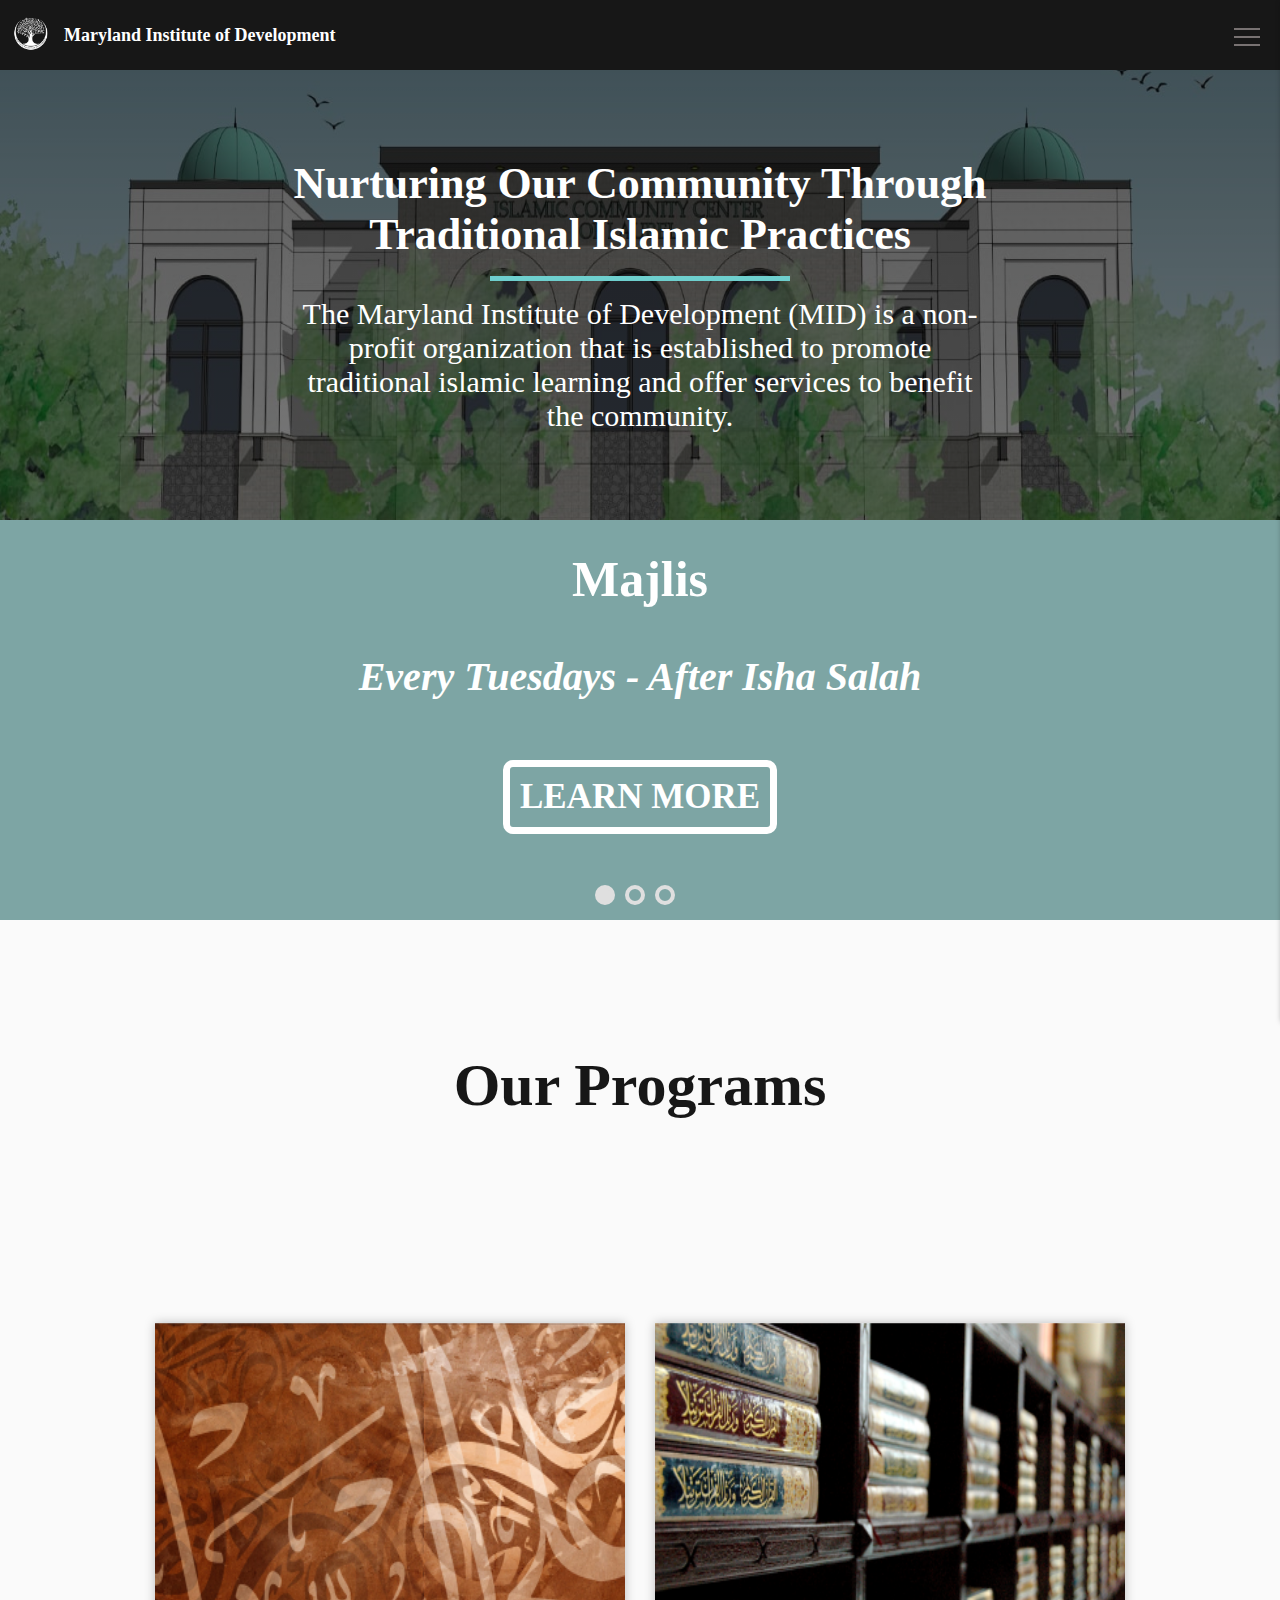
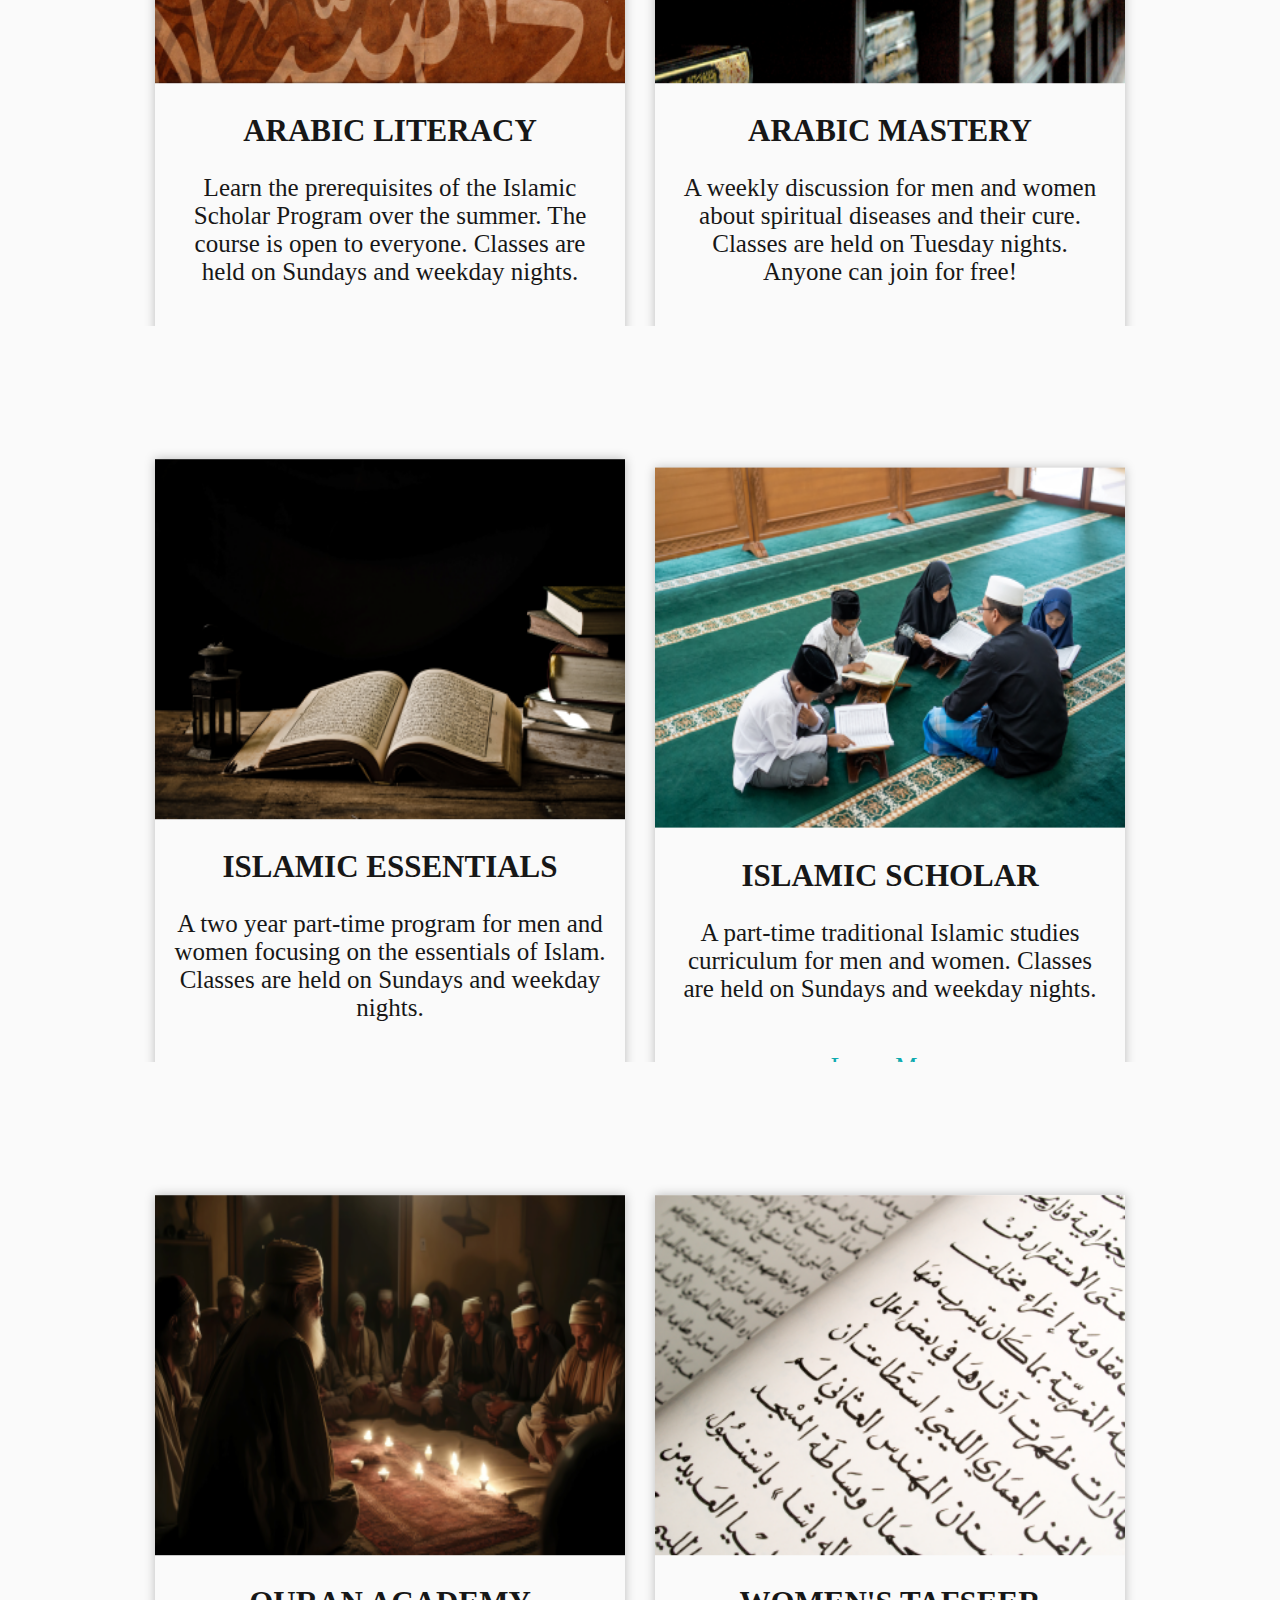
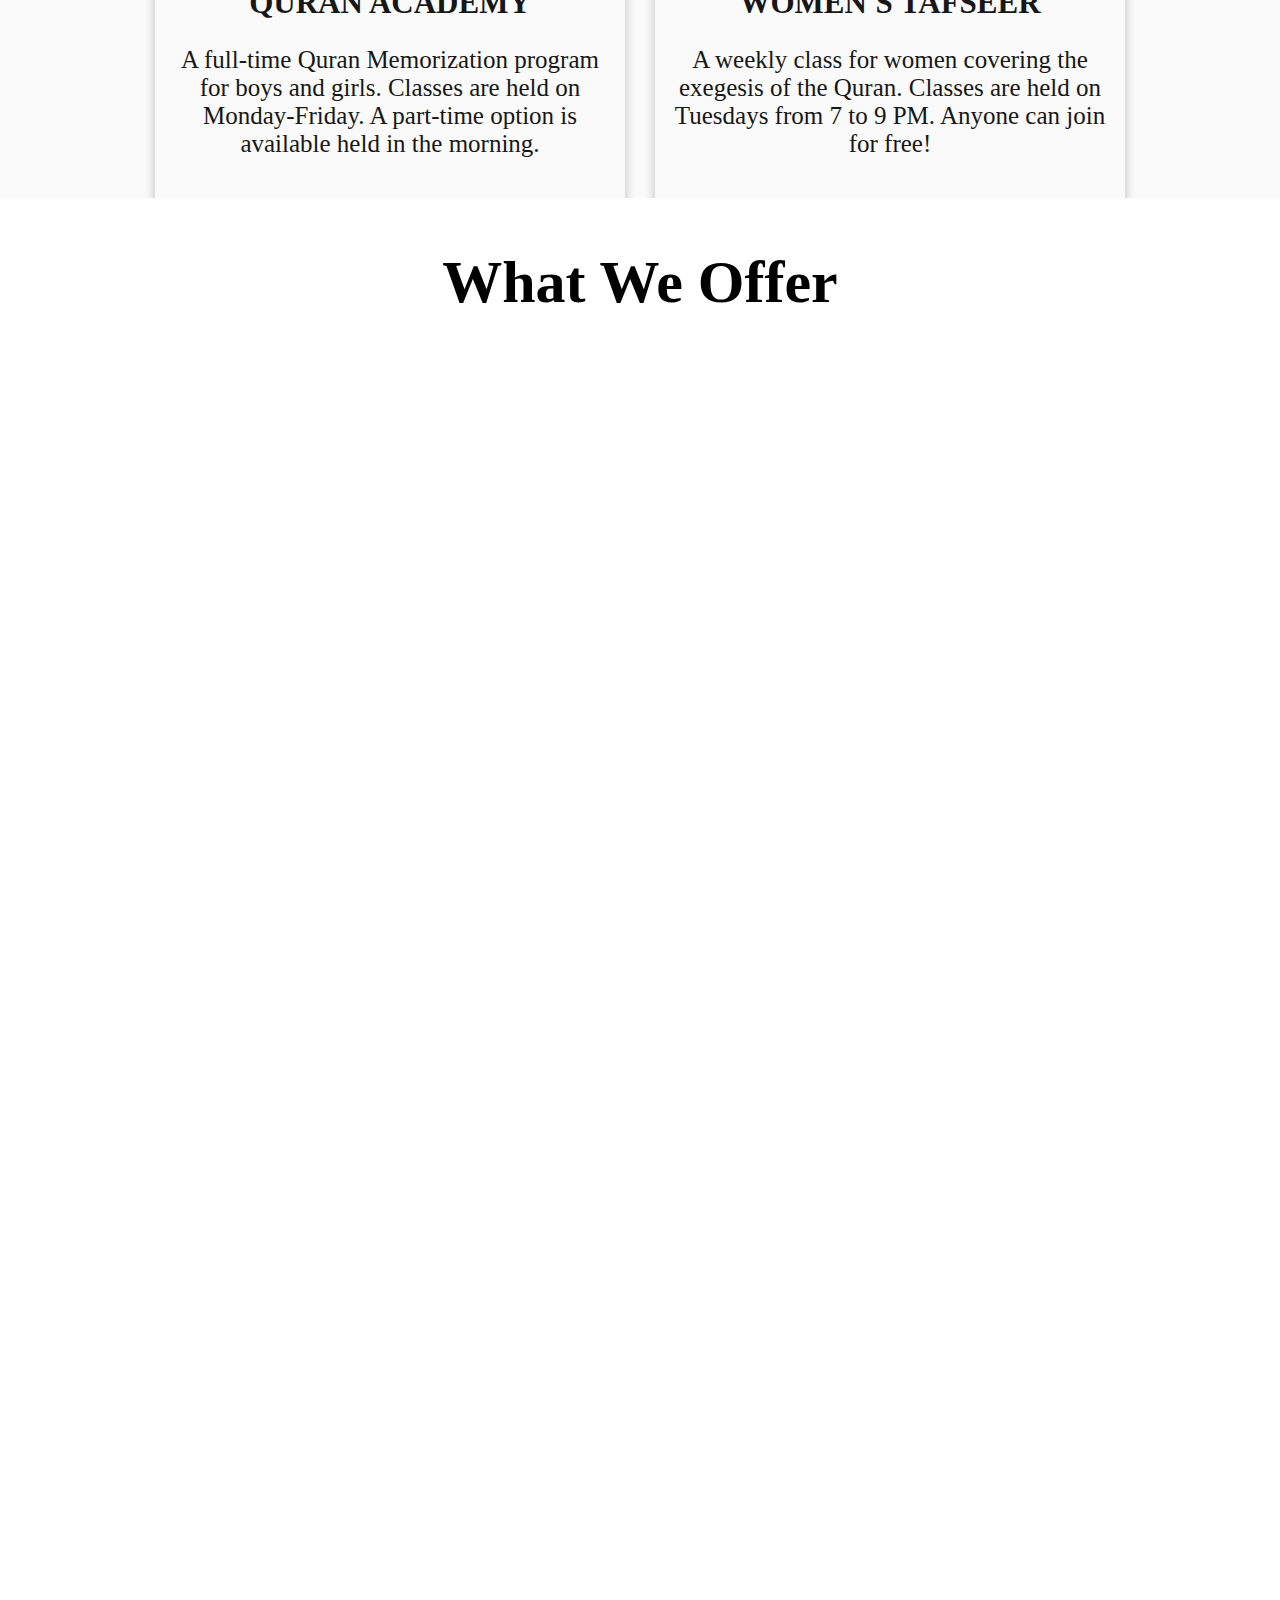
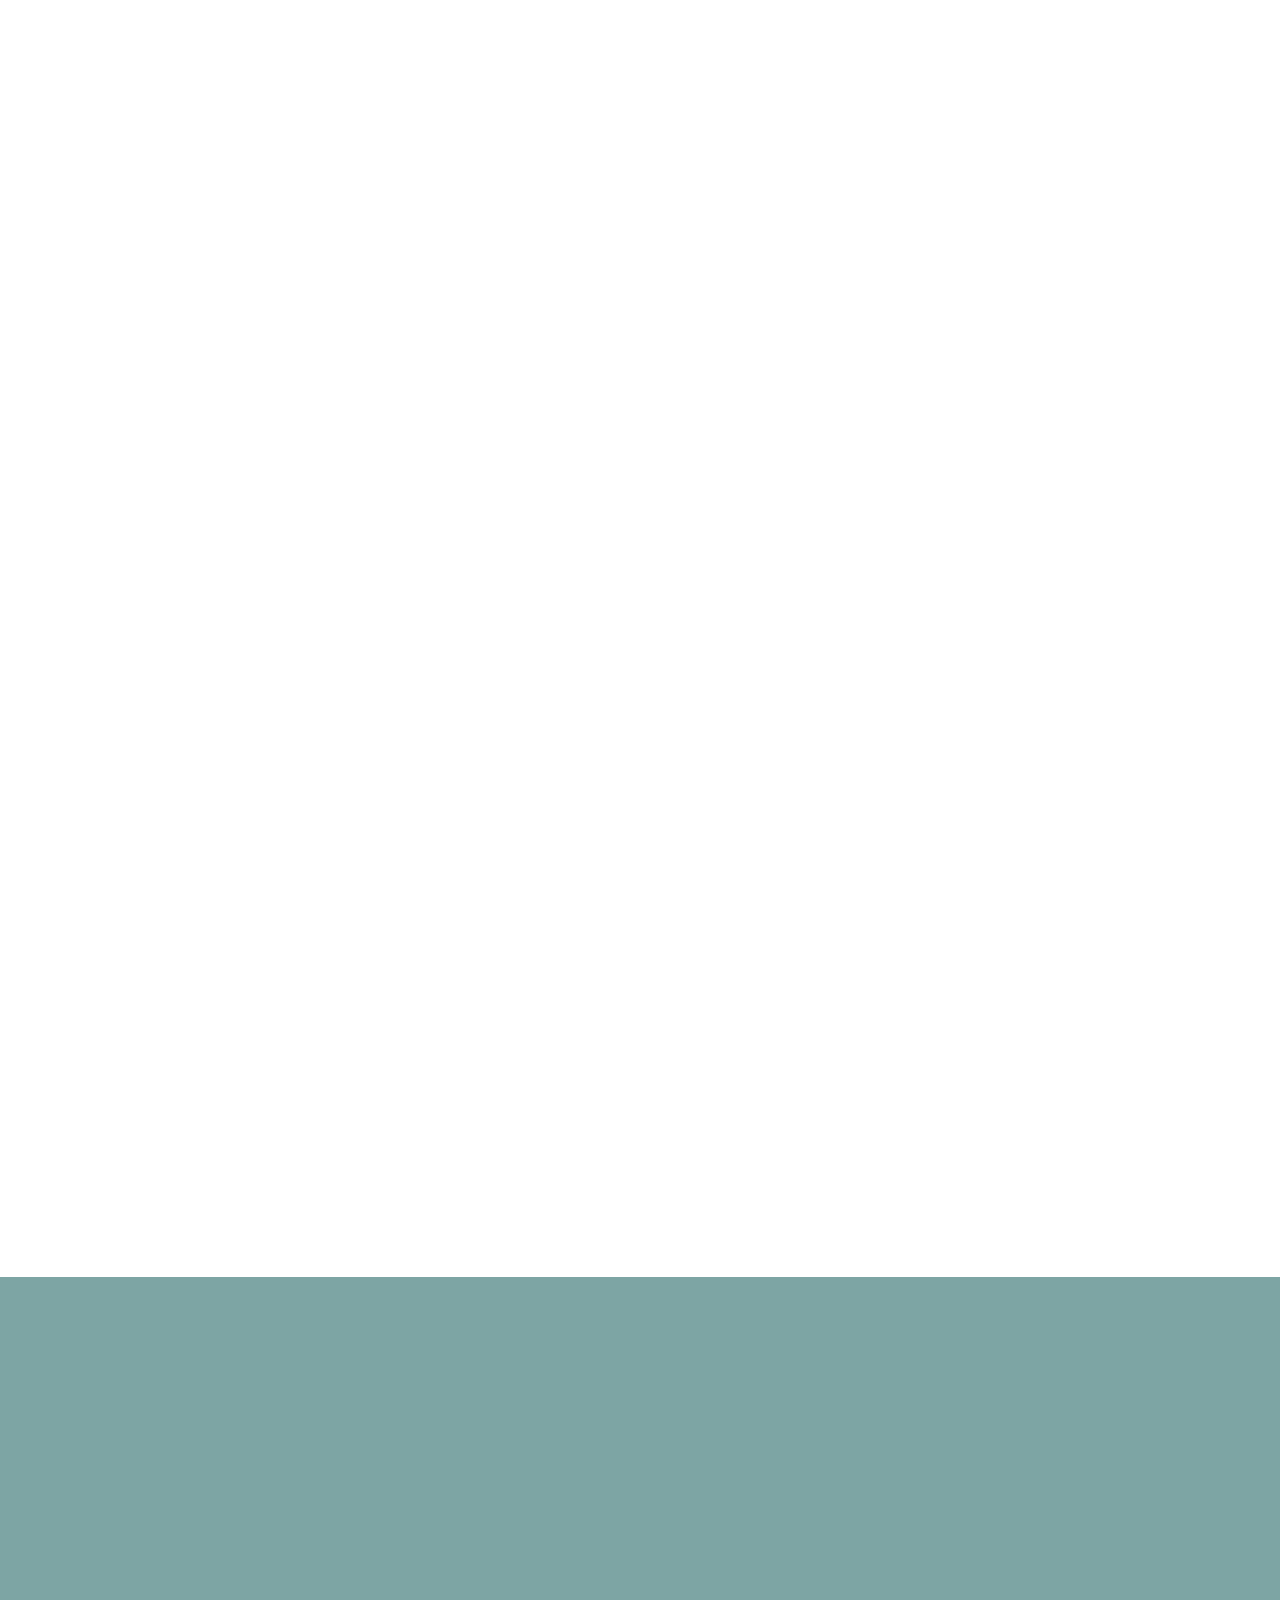
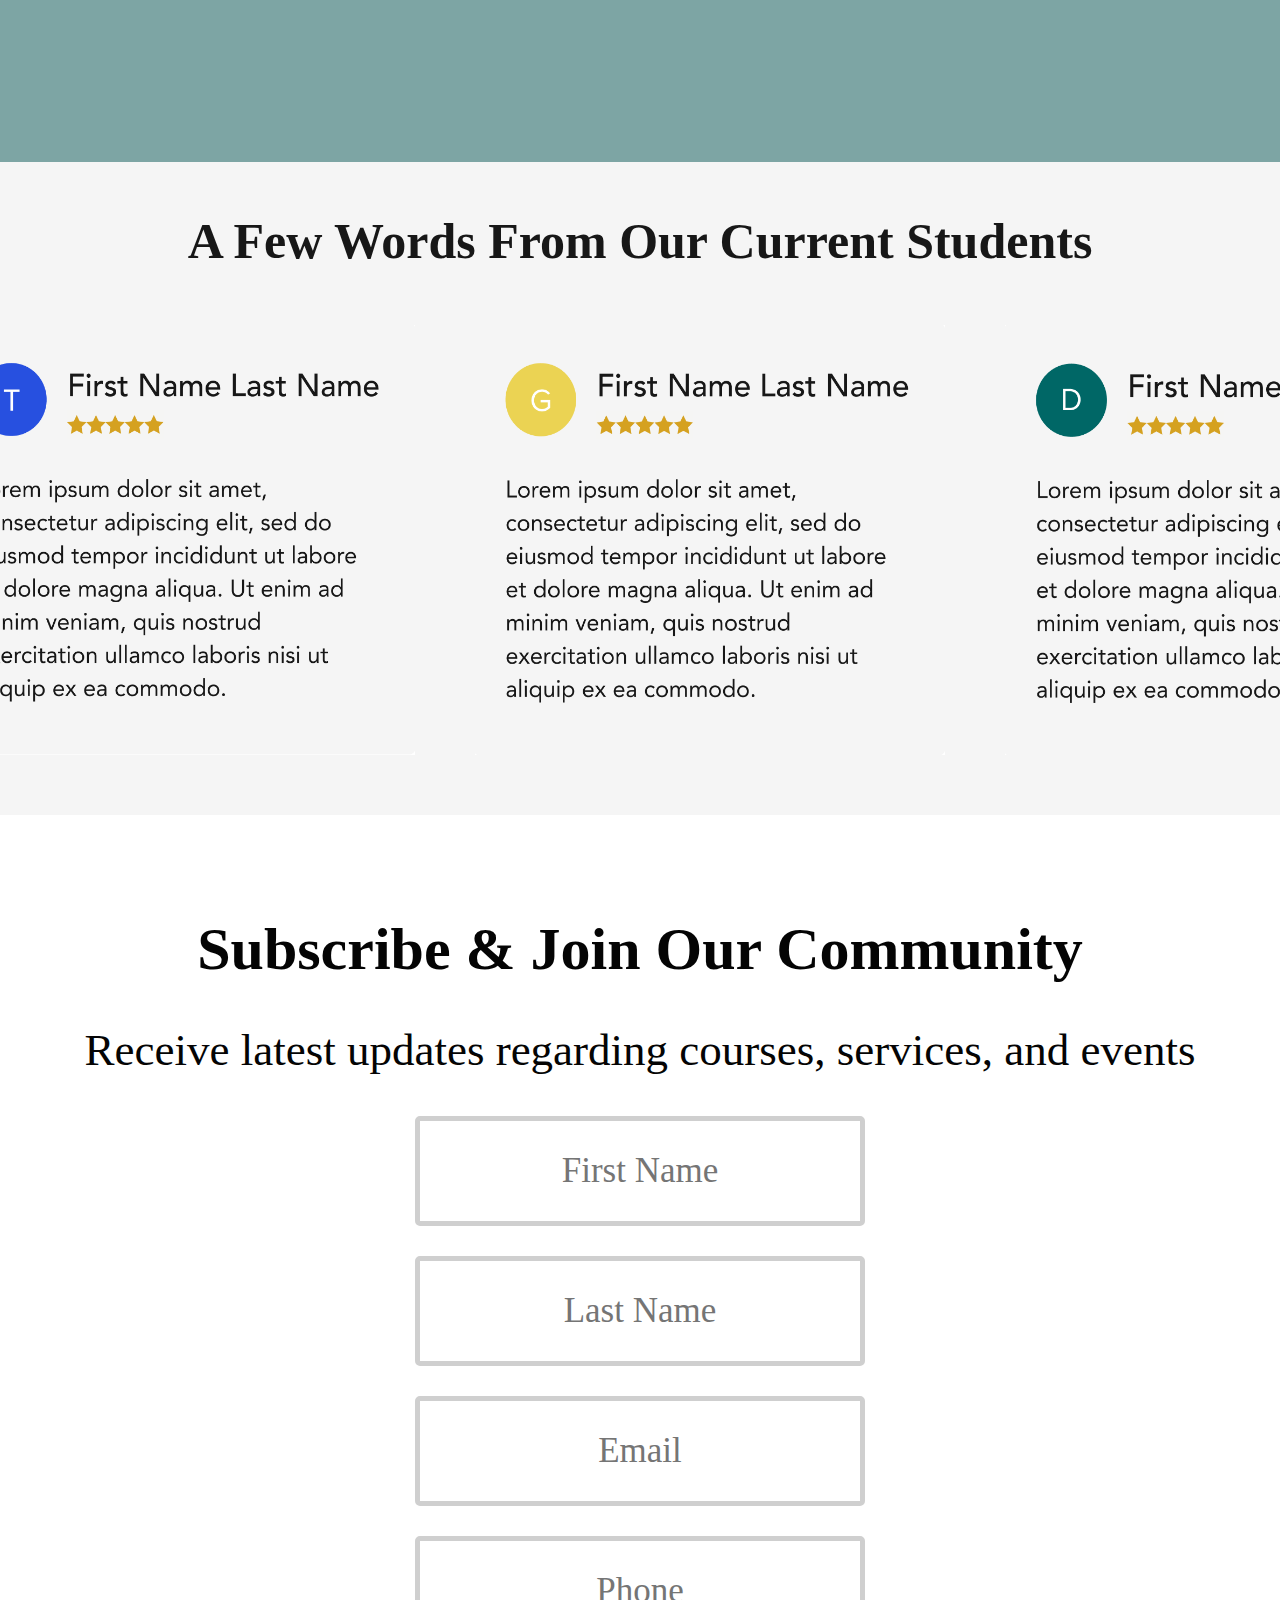
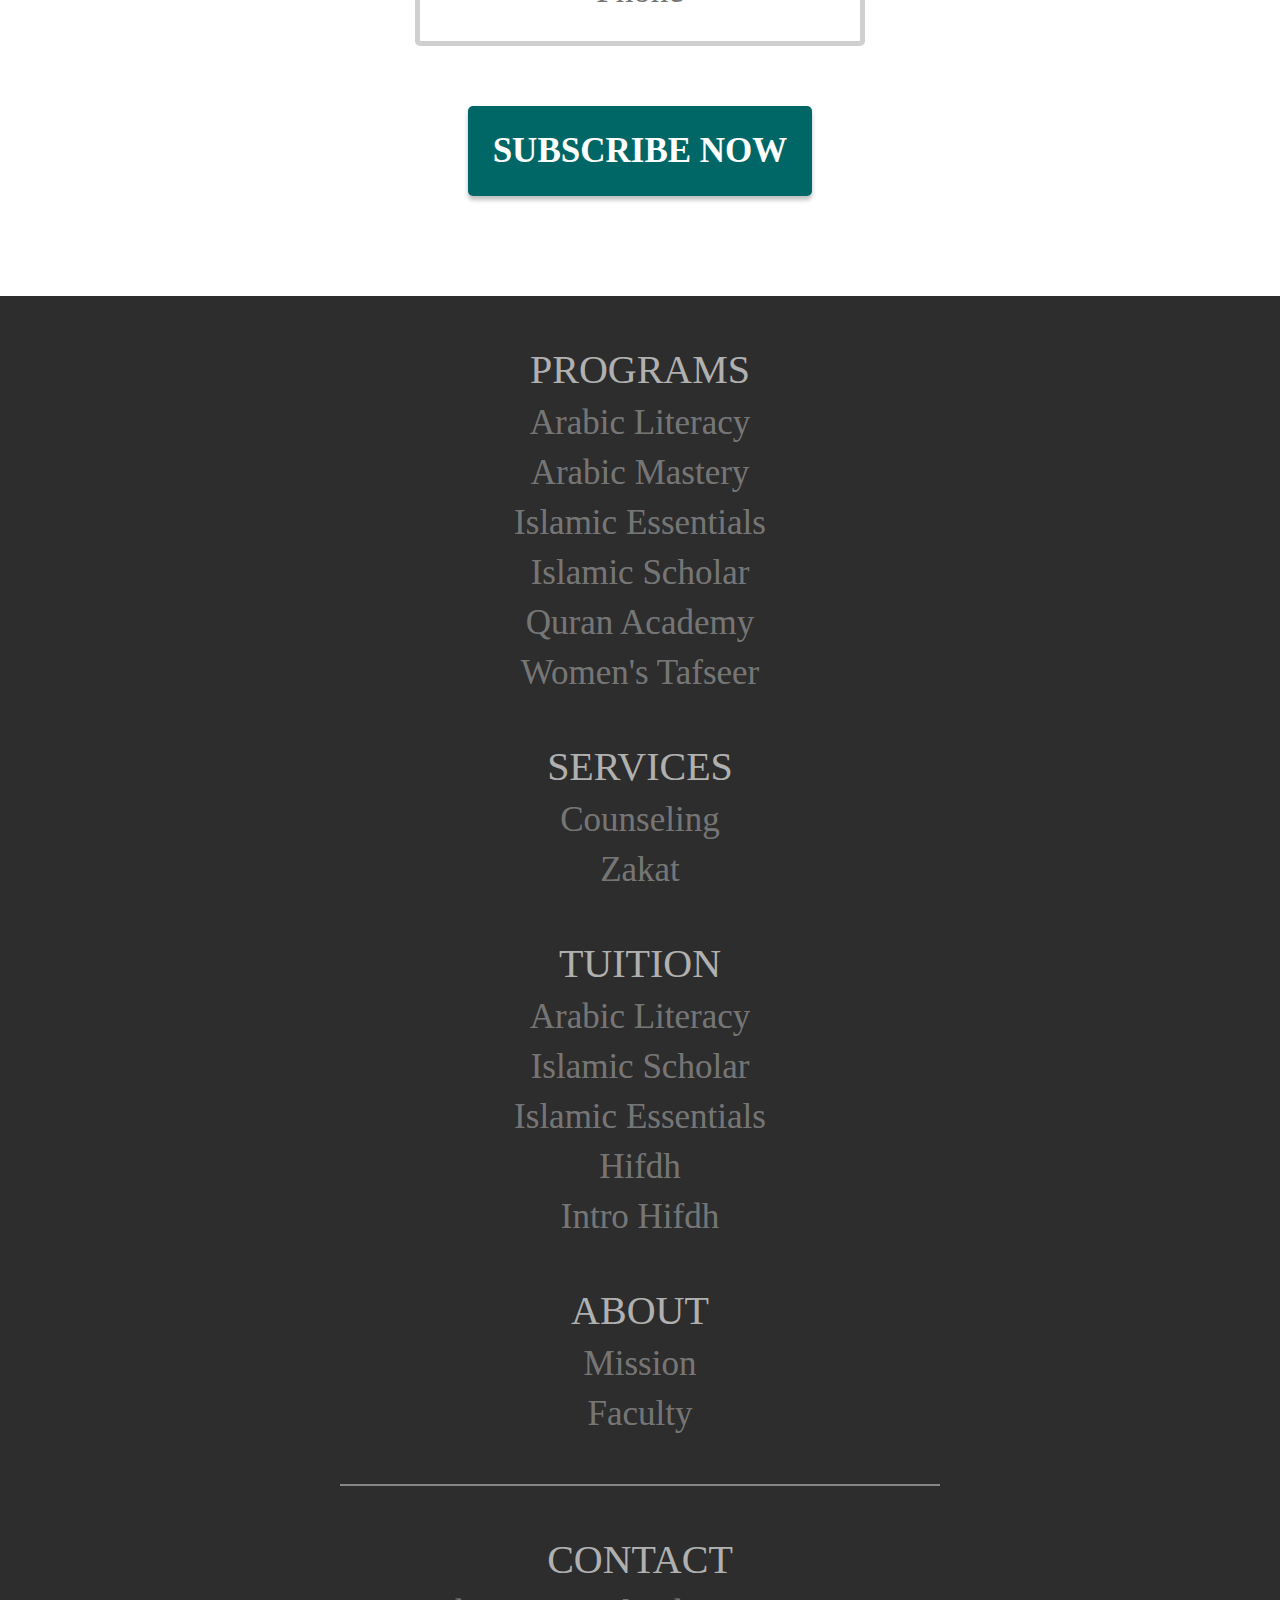
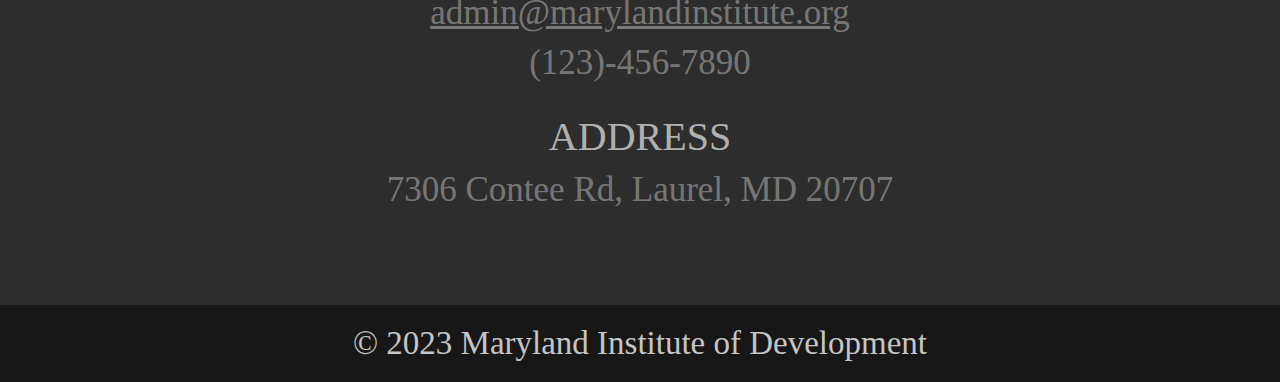
==== commit 1890dd94: "Add files via upload" ====
--- a/index.html
+++ b/index.html
@@ -25,26 +25,26 @@
         <ul class="menu__box">
             <li><a class="menu__item">Programs <img id="arrow2" src="./assets/arrow.svg" /></a>
                 <ul class="nested-menu">
-                  <li><a class="menu__item2" href="https://www.marylandinstitute.org/gateway">Pre-Alim</a></li>
-                    <li><a class="menu__item2" href="https://www.marylandinstitute.org/alimprogram">Alim</a></li>
-                    <li><a class="menu__item2" href="https://www.marylandinstitute.org/sanatain">Essentials</a></li>
-                    <li><a class="menu__item2" href="https://www.marylandinstitute.org/quranacademy">Quran Academy</a></li>
-                    <li><a class="menu__item2" href="https://www.marylandinstitute.org/discourses">Spiritual Discourses</a></li>
+                  <li><a class="menu__item2" href="arabicliteracy.html">Arabic Literacy</a></li>
+                  <li><a class="menu__item2" href="arabicmastery.html">Arabic Mastery</a></li>
+                    <li><a class="menu__item2" href="islamicessentials.html">Islamic Essentials</a></li>
+                    <li><a class="menu__item2" href="islamicscholar.html">Islamic Scholar</a></li>
+                    <li><a class="menu__item2" href="quranacademy.html">Quran Academy</a></li>
                     <li><a class="menu__item2" href="https://www.marylandinstitute.org/tafseer">Women's Tafseer</a></li>
                 </ul>
             </li>
             <li><a class="menu__item">Services <img id="arrow2" src="./assets/arrow.svg" /></a>
                 <ul class="nested-menu">
                     <li><a class="menu__item2" href="https://www.marylandinstitute.org/counseling">Counseling</a></li>
-                    <li><a class="menu__item2" href="https://www.marylandinstitute.org/zakat">Zakat</a></li>
+                    <li><a class="menu__item2" href="faculty.html">Zakat</a></li>
                 </ul>
             </li>
             <li><a class="menu__item">Tuition <img id="arrow2" src="./assets/arrow.svg" /></a>
                 <ul class="nested-menu">
-                  <li><a class="menu__item2" href="https://www.marylandinstitute.org/gateway">Pre-Alim</a></li>
-                    <li><a class="menu__item2" href="https://www.marylandinstitute.org/alimprogram">Alim</a></li>
-                    <li><a class="menu__item2" href="https://www.marylandinstitute.org/sanatain">Essentials</a></li>
-                    <li><a class="menu__item2" href="https://www.marylandinstitute.org/quranacademy">Hifdh</a></li>
+                  <li><a class="menu__item2" href="arabicliteracy.html">Arabic Literacy</a></li>
+                    <li><a class="menu__item2" href="islamicscholar.html">Islamic Scholar</a></li>
+                    <li><a class="menu__item2" href="islamicessentials.html">Islamic Essentials</a></li>
+                    <li><a class="menu__item2" href="quranacademy.html">Hifdh</a></li>
                     <li><a class="menu__item2" href="https://www.marylandinstitute.org/discourses">Intro Hifdh</a></li>
                     <li><a class="menu__item2" href="https://www.marylandinstitute.org/tafseer">Women's Tafseer</a></li>
                 </ul>
@@ -52,7 +52,7 @@
             <li><a class="menu__item">About <img id="arrow2" src="./assets/arrow.svg" /></a>
                 <ul class="nested-menu">
                   <li><a class="menu__item2" href="https://www.marylandinstitute.org/counseling">Mission</a></li>
-                  <li><a class="menu__item2" href="https://www.marylandinstitute.org/zakat">Faculty</a></li>
+                  <li><a class="menu__item2" href="faculty.html">Faculty</a></li>
                 </ul>
             </li>
             <li><a href="https://www.marylandinstitute.org/donate"><button id="donate2">DONATE</button></a></li>
@@ -68,19 +68,19 @@
           </div>
           <ul class="dropdown">
             <li>
-              <a href="https://www.marylandinstitute.org/gateway">Pre-Alim</a>
-            </li>
-            <li>
-              <a href="https://www.marylandinstitute.org/alimprogram">Alim</a>
-            </li>
-            <li>
-              <a href="https://www.marylandinstitute.org/sanatain">Essentials</a>
-            </li>
-            <li>
-              <a href="https://www.marylandinstitute.org/quranacademy">Quran Academy</a>
-            </li>
-            <li>
-              <a href="https://www.marylandinstitute.org/discourses">Spiritual Discourses</a>
+              <a href="arabicliteracy.html">Arabic Literacy</a>
+            </li>
+            <li>
+              <a href="arabicmastery.html">Arabic Mastery</a>
+            </li>
+            <li>
+              <a href="islamicessentials.html">Islamic Essentials</a>
+            </li>
+            <li>
+              <a href="islamicscholar.html">Islamic Scholar</a>
+            </li>
+            <li>
+              <a href="quranacademy.html">Quran Academy</a>
             </li>
             <li>
               <a href="https://www.marylandinstitute.org/tafseer">Women's Tafseer</a>
@@ -97,7 +97,7 @@
                 >Counseling</a
               >
             </li>
-            <li><a href="https://www.marylandinstitute.org/zakat">Zakat</a></li>
+            <li><a href="faculty.html">Zakat</a></li>
           </ul>
         </div>
         <div class="navcontainer">
@@ -106,16 +106,16 @@
           </div>
           <ul class="dropdown">
             <li>
-              <a href="https://www.marylandinstitute.org/gateway">Pre-Alim</a>
-            </li>
-            <li>
-              <a href="https://www.marylandinstitute.org/alimprogram">Alim</a>
-            </li>
-            <li>
-              <a href="https://www.marylandinstitute.org/sanatain">Essentials</a>
-            </li>
-            <li>
-              <a href="https://www.marylandinstitute.org/quranacademy">Hifdh</a>
+              <a href="arabicliteracy.html">Arabic Literacy</a>
+            </li>
+            <li>
+              <a href="islamicscholar.html">Islamic Scholar</a>
+            </li>
+            <li>
+              <a href="islamicessentials.html">Islamic Essentials</a>
+            </li>
+            <li>
+              <a href="quranacademy.html">Hifdh</a>
             </li>
             <li>
               <a href="https://www.marylandinstitute.org/tafseer">Intro Hifdh</a>
@@ -132,7 +132,7 @@
                 >Mission</a
               >
             </li>
-            <li><a href="https://www.marylandinstitute.org/zakat">Faculty</a></li>
+            <li><a href="faculty.html">Faculty</a></li>
           </ul>
         </div>
       </div>
@@ -187,13 +187,13 @@
             src="./assets/image-5-iyY.png"
             alt="Image"
           />
-          <p class="programtitle">PRE-ALIM</p>
-          <p class="programcontent">
-            Learn the prerequisites of the Alim Program over the summer. The
+          <p class="programtitle">ARABIC LITERACY</p>
+          <p class="programcontent">
+            Learn the prerequisites of the Islamic Scholar Program over the summer. The
             course is open to everyone. Classes are held on Sundays and weekday
             nights.
           </p>
-          <a class="learnmore" href="https://www.marylandinstitute.org/gateway">Learn More</a>
+          <a class="learnmore" href="arabicliteracy.html">Learn More</a>
         </div>
         <div class="programs2">
           <img
@@ -201,130 +201,130 @@
             src="./assets/adobestock141928410-1.png"
             alt="Image"
           />
-          <p class="programtitle">ALIM</p>
+          <p class="programtitle">ARABIC MASTERY</p>
+          <p class="programcontent">
+            A weekly discussion for men and women about spiritual diseases and
+            their cure. Classes are held on Tuesday nights. Anyone can join for
+            free!
+          </p>
+          <a class="learnmore" href="islamicscholar.html">Learn More</a>
+        </div>
+      </div>
+      <div id="parent2">
+        <div class="programs">
+          <img
+            class="pic"
+            src="./assets/adobestock60557501-1.png"
+            alt="Image"
+          />
+          <p class="programtitle">ISLAMIC ESSENTIALS</p>
+          <p class="programcontent">
+            A two year part-time program for men and women focusing on the
+            essentials of Islam. Classes are held on Sundays and weekday nights.
+          </p>
+          <a class="learnmore" href="islamicessentials.html">Learn More</a>
+        </div>
+        <div class="programs2">
+          <img
+            class="pic"
+            src="./assets/adobestock343841806-1.png"
+            alt="Image"
+          />
+          <p class="programtitle">ISLAMIC SCHOLAR</p>
           <p class="programcontent">
             A part-time traditional Islamic studies curriculum for men and
             women. Classes are held on Sundays and weekday nights.
           </p>
-          <a class="learnmore" href="https://www.marylandinstitute.org/alimprogram">Learn More</a>
-        </div>
-      </div>
-      <div id="parent2">
-        <div class="programs">
-          <img
-            class="pic"
-            src="./assets/adobestock60557501-1.png"
-            alt="Image"
-          />
-          <p class="programtitle">ESSENTIALS</p>
-          <p class="programcontent">
-            A two year part-time program for men and women focusing on the
-            Islamic essentials. Classes are held on Sundays and weekday nights.
-          </p>
-          <a class="learnmore" href="https://www.marylandinstitute.org/sanatain">Learn More</a>
-        </div>
-        <div class="programs2">
-          <img
-            class="pic"
-            src="./assets/adobestock343841806-1.png"
-            alt="Image"
-          />
-          <p class="programtitle">QURAN ACADEMY</p>
-          <p class="programcontent">
-            A full-time Hifdh program for boys and girls. Classes are held on
-            Monday-Friday. A part-time Introduction to Hifdh program is held in the morning.
-          </p>
-          <a class="learnmore" href="https://www.marylandinstitute.org/quranacademy">Learn More</a>
+          <a class="learnmore" href="quranacademy.html">Learn More</a>
         </div>
       </div>
       <div id="parent2">
         <div class="programs">
           <img class="pic" src="./assets/adobestock621459324-1.png" alt="Image" />
-          <p class="programtitle">SPIRITUAL DISCOURSES</p>
+          <p class="programtitle">QURAN ACADEMY</p>
+          <p class="programcontent">
+            A full-time Quran Memorization program for boys and girls. Classes are held on
+            Monday-Friday. A part-time option is available held in the morning.
+          </p>
+          <a class="learnmore" href="https://www.marylandinstitute.org/discourses">Learn More</a>
+        </div>
+        <div class="programs2">
+          <img
+            class="pic"
+            src="./assets/adobestock6241340-1.png"
+            alt="Image"
+          />
+          <p class="programtitle">WOMEN'S TAFSEER</p>
+          <p class="programcontent">
+            A weekly class for women covering the exegesis of the Quran. Classes
+            are held on Tuesdays from 7 to 9 PM. Anyone can join for free!
+          </p>
+          <a class="learnmore" href="https://www.marylandinstitute.org/tafseer">Learn More</a>
+        </div>
+      </div>
+      <div id="parent">
+        <div class="programs">
+          <img
+            class="pic"
+            src="./assets/image-5-iyY.png"
+            alt="Image"
+          />
+          <p class="programtitle">ARABIC LITERACY</p>
+          <p class="programcontent">
+            Learn the prerequisites of the Islamic Scholar Program over the summer. The
+            course is open to everyone. Classes are held on Sundays and weekday
+            nights.
+          </p>
+          <a class="learnmore" href="arabicliteracy.html">Learn More</a>
+        </div>
+        <div class="programs">
+          <img
+            class="pic"
+            src="./assets/adobestock621459324-1.png"
+            alt="Image"
+          />
+          <p class="programtitle">ARABIC MASTERY</p>
           <p class="programcontent">
             A weekly discussion for men and women about spiritual diseases and
             their cure. Classes are held on Tuesday nights. Anyone can join for
             free!
           </p>
-          <a class="learnmore" href="https://www.marylandinstitute.org/discourses">Learn More</a>
-        </div>
+          <a class="learnmore" href="islamicscholar.html">Learn More</a>
+        </div>
+        <div class="programs">
+          <img
+            class="pic"
+            src="./assets/adobestock60557501-1.png"
+            alt="Image"
+          />
+          <p class="programtitle">ISLAMIC ESSENTIALS</p>
+          <p class="programcontent">
+            A two year part-time program for men and women focusing on the
+            Islamic essentials. Classes are held on Sundays and weekday nights.
+          </p>
+          <a class="learnmore" href="islamicessentials.html">Learn More</a>
+        </div>
+      </div>
+      <div id="parent">
         <div class="programs2">
           <img
             class="pic"
-            src="./assets/adobestock6241340-1.png"
-            alt="Image"
-          />
-          <p class="programtitle">WOMEN'S TAFSEER</p>
-          <p class="programcontent">
-            A weekly class for women covering the exegesis of the Quran. Classes
-            are held on Tuesdays from 7 to 9 PM. Anyone can join for free!
-          </p>
-          <a class="learnmore" href="https://www.marylandinstitute.org/tafseer">Learn More</a>
-        </div>
-      </div>
-      <div id="parent">
-        <div class="programs">
-          <img
-            class="pic"
-            src="./assets/image-5-iyY.png"
-            alt="Image"
-          />
-          <p class="programtitle">PRE-ALIM</p>
-          <p class="programcontent">
-            Learn the prerequisites of the Alim Program over the summer. The
-            course is open to everyone. Classes are held on Sundays and weekday
-            nights.
-          </p>
-          <a class="learnmore" href="https://www.marylandinstitute.org/gateway">Learn More</a>
-        </div>
-        <div class="programs">
-          <img
-            class="pic"
-            src="./assets/adobestock141928410-1.png"
-            alt="Image"
-          />
-          <p class="programtitle">ALIM</p>
+            src="./assets/44733f66ed4ae0bc56e0fc56d0c93512.jpg"
+            alt="Image"
+          />
+          <p class="programtitle">ISLAMIC SCHOLAR</p>
           <p class="programcontent">
             A part-time traditional Islamic studies curriculum for men and
             women. Classes are held on Sundays and weekday nights.
           </p>
-          <a class="learnmore" href="https://www.marylandinstitute.org/alimprogram">Learn More</a>
-        </div>
-        <div class="programs">
-          <img
-            class="pic"
-            src="./assets/adobestock60557501-1.png"
-            alt="Image"
-          />
-          <p class="programtitle">ESSENTIALS</p>
-          <p class="programcontent">
-            A two year part-time program for men and women focusing on the
-            Islamic essentials. Classes are held on Sundays and weekday nights.
-          </p>
-          <a class="learnmore" href="https://www.marylandinstitute.org/sanatain">Learn More</a>
-        </div>
-      </div>
-      <div id="parent">
+          <a class="learnmore" href="quranacademy.html">Learn More</a>
+        </div>
         <div class="programs2">
-          <img
-            class="pic"
-            src="./assets/adobestock343841806-1.png"
-            alt="Image"
-          />
+          <img class="pic" src="./assets/adobestock343841806-1.png" alt="Image" />
           <p class="programtitle">QURAN ACADEMY</p>
           <p class="programcontent">
-            A full-time Hifdh program for boys and girls. Classes are held on
-            Monday-Friday. A part-time Introduction to Hifdh program is held in the morning.
-          </p>
-          <a class="learnmore" href="https://www.marylandinstitute.org/quranacademy">Learn More</a>
-        </div>
-        <div class="programs2">
-          <img class="pic" src="./assets/adobestock621459324-1.png" alt="Image" />
-          <p class="programtitle">SPIRITUAL DISCOURSES</p>
-          <p class="programcontent">
-            A weekly discussion for men and women about spiritual diseases and
-            their cure. Classes are held on Tuesday nights. Anyone can join for
-            free!
+            A full-time Quran Memorization program for boys and girls. Classes are held on
+            Monday-Friday. A part-time option is available held in the morning.
           </p>
           <a class="learnmore" href="https://www.marylandinstitute.org/discourses">Learn More</a>
         </div>
@@ -405,7 +405,7 @@
             will work with you to see if you meet the requirements. Download and
             complete the Zakat form.
           </div>
-          <a href="https://www.marylandinstitute.org/zakat"><button class="offerlearn">APPLY HERE</button></a>
+          <a href="faculty.html"><button class="offerlearn">APPLY HERE</button></a>
         </div>
       </div>
     </div>
@@ -479,21 +479,21 @@
     <div class="footercontainer">
       <div class="footer">
         <div class="footertitle">PROGRAMS
-          <div class="footerpages"><a class="footerlink" href="https://www.marylandinstitute.org/gateway">Pre-Alim</a></div>
-          <div class="footerpages"><a class="footerlink" href="https://www.marylandinstitute.org/alimprogram">Alim</a></div>
-          <div class="footerpages"><a class="footerlink" href="https://www.marylandinstitute.org/sanatain">Essentials</a></div>
-          <div class="footerpages"><a class="footerlink" href="https://www.marylandinstitute.org/quranacademy">Quran Academy</a></div>
-          <div class="footerpages"><a class="footerlink" href="https://www.marylandinstitute.org/discourses">Spiritual Discourse</a></div>
+          <div class="footerpages"><a class="footerlink" href="arabicliteracy.html">Arabic Literacy</a></div>
+          <div class="footerpages"><a class="footerlink" href="arabicmastery.html">Arabic Mastery</a></div>
+          <div class="footerpages"><a class="footerlink" href="islamicessentials.html">Islamic Essentials</a></div>
+          <div class="footerpages"><a class="footerlink" href="islamicscholar.html">Islamic Scholar</a></div>
+          <div class="footerpages"><a class="footerlink" href="quranacademy.html">Quran Academy</a></div>
           <div class="footerpages"><a class="footerlink" href="https://www.marylandinstitute.org/tafseer">Women's Tafseer</a></div>
         </div>
         <div class="footertitle">SERVICES
           <div class="footerpages"><a class="footerlink" href="https://www.marylandinstitute.org/counseling">Counseling</a></div>
-          <div class="footerpages"><a class="footerlink" href="https://www.marylandinstitute.org/zakat">Zakat</a></div>
+          <div class="footerpages"><a class="footerlink" href="faculty.html">Zakat</a></div>
         </div>
         <div class="footertitle">TUITION
-          <div class="footerpages"><a class="footerlink" href="https://www.marylandinstitute.org/tuition#:~:text=Other-,Gateway%20to%20Learning,-Tuition%20for%20the">Pre-Alim</a></div>
-          <div class="footerpages"><a class="footerlink" href="https://www.marylandinstitute.org/tuition">Alim</a></div>
-          <div class="footerpages"><a class="footerlink" href="https://www.marylandinstitute.org/tuition#:~:text=Other-,Sanatain%20Program,-Tuition%20for%20the">Essentials</a></div>
+          <div class="footerpages"><a class="footerlink" href="https://www.marylandinstitute.org/tuition#:~:text=Other-,Gateway%20to%20Learning,-Tuition%20for%20the">Arabic Literacy</a></div>
+          <div class="footerpages"><a class="footerlink" href="https://www.marylandinstitute.org/tuition">Islamic Scholar</a></div>
+          <div class="footerpages"><a class="footerlink" href="https://www.marylandinstitute.org/tuition#:~:text=Other-,Sanatain%20Program,-Tuition%20for%20the">Islamic Essentials</a></div>
           <div class="footerpages"><a class="footerlink" href="https://www.marylandinstitute.org/tuition#:~:text=Other-,Quran%20Academy,-Tuition%20for%20the">Hifdh</a></div>
           <div class="footerpages"><a class="footerlink" href="https://www.marylandinstitute.org/tuition#:~:text=Other-,Introduction%20to%20Hifdh,-Tuition%20for%20the">Intro Hifdh</a></div>
         </div>
@@ -507,6 +507,11 @@
           <div class="footerpages">(123)-456-7890</div>
           <div class="footerpages" id="address">ADDRESS</div>
           <div class="footerpages">7306 Contee Rd, Laurel, MD 20707</div>
+          <div class="footerpages">
+            <a href="https://www.facebook.com/marylandinstitute/" target="_blank"><img id="social" src="./assets/facebook.svg" /></a>
+            <a href="https://www.instagram.com/marylandinstitute/" target="_blank"><img id="social" src="./assets/instagram.svg" /></a>
+            <a href="https://www.youtube.com/@midonline" target="_blank"><img id="social" src="./assets/youtube.svg" /></a>
+          </div>
         </div>
       </div>
     </div>
--- a/desktop.css
+++ b/desktop.css
@@ -1,4 +1,4 @@
-@media (min-width: 1368px) {
+@media (min-width: 1366px) {
   * {
     margin: 0;
     padding: 0;
@@ -156,7 +156,7 @@
 
   ul li a {
     display: block;
-    padding: 20px 25px;
+    padding: 20px 20px;
     color: #fff;
     text-decoration: none;
     text-align: center;
@@ -184,12 +184,75 @@
     line-height: normal;
     border: 0px;
     cursor: pointer;
+    transition: 0.3s ease;
   }
 
   #donate:hover {
     background: var(--standard-aware, #ffffff);
     color: var(--standard-aware, #006766);
     transition: 0.3s ease;
+  }
+
+  #donate3 {
+    margin-top: 50px;
+    width: auto;
+    padding: 15px 30px;
+    height: auto;
+    background: var(--standard-aware, #ffffff);
+    color: var(--standard-positive, #006766);
+    text-align: center;
+    font-family: Avenir;
+    font-size: 25px;
+    font-weight: 900;
+    border-radius: 5px;
+    border: 2px solid #b1b1b1;
+    cursor: pointer;
+    transition: 0.3s ease;
+  }
+  #donate3:hover {
+    background: var(--standard-aware, #006766);
+    color: var(--standard-positive, hsl(0, 0%, 100%));
+    transition: 0.3s ease;
+    border: 2px solid #006766;
+  }
+
+  #social {
+    width: 30px;
+    height: 30px;
+    margin-right: 15px;
+    margin-top: 25px;
+    cursor: pointer;
+    transition: 0.3s ease;
+    filter: invert(92%) sepia(0%) saturate(2543%) hue-rotate(317deg)
+      brightness(84%) contrast(78%);
+  }
+
+  #social:hover {
+    filter: invert(1);
+    transition: 0.3s ease;
+  }
+
+  #donate4 {
+    margin-top: 50px;
+    width: auto;
+    padding: 15px 30px;
+    height: auto;
+    background: var(--standard-aware, #ffffff);
+    color: var(--standard-positive, #006766);
+    text-align: center;
+    font-family: Avenir;
+    font-size: 25px;
+    font-weight: 900;
+    border-radius: 5px;
+    border: 2px solid #b1b1b1;
+    cursor: pointer;
+    transition: 0.3s ease;
+  }
+  #donate4:hover {
+    background: var(--standard-aware, #006766);
+    color: var(--standard-positive, hsl(0, 0%, 100%));
+    transition: 0.3s ease;
+    border: 2px solid #006766;
   }
 
   #navgroup {
@@ -213,6 +276,16 @@
     display: flex;
     align-items: center;
     justify-content: center;
+  }
+
+  #banner:before {
+    content: "";
+    position: absolute;
+    width: 100%;
+    height: 100%;
+    background: linear-gradient(rgba(0, 0, 0, 0.637), rgba(0, 0, 0, 0.521));
+    pointer-events: none;
+    z-index: 1;
   }
 
   #banner {
@@ -231,7 +304,7 @@
     box-sizing: border-box;
   }
 
-  #banner:before {
+  #banneralim:before {
     content: "";
     position: absolute;
     width: 100%;
@@ -241,6 +314,145 @@
     z-index: 1;
   }
 
+  #banneralim {
+    align-items: center;
+    justify-content: center;
+    position: relative;
+    width: 100%;
+    height: 700px;
+    background-image: url("./assets/alim4k.jpg");
+    background-repeat: no-repeat; /* Prevent the image from repeating */
+    background-position: center; /* Center the image within the container */
+    background-size: 100% 100%;
+    display: flex;
+    flex-direction: column;
+    background-attachment: fixed;
+    box-sizing: border-box;
+  }
+
+  #banneressentials:before {
+    content: "";
+    position: absolute;
+    width: 100%;
+    height: 100%;
+    background: linear-gradient(rgba(0, 0, 0, 0.637), rgba(0, 0, 0, 0.521));
+    pointer-events: none;
+    z-index: 1;
+  }
+
+  #banneressentials {
+    align-items: center;
+    justify-content: center;
+    position: relative;
+    width: 100%;
+    height: 700px;
+    background-image: url("./assets/4ksan.png");
+    background-repeat: no-repeat; /* Prevent the image from repeating */
+    background-position: center; /* Center the image within the container */
+    background-size: 100% 100%;
+    display: flex;
+    flex-direction: column;
+    background-attachment: fixed;
+    box-sizing: border-box;
+  }
+
+  #bannerquran:before {
+    content: "";
+    position: absolute;
+    width: 100%;
+    height: 100%;
+    background: linear-gradient(rgba(0, 0, 0, 0.637), rgba(0, 0, 0, 0.521));
+    pointer-events: none;
+    z-index: 1;
+  }
+
+  #bannerquran {
+    align-items: center;
+    justify-content: center;
+    position: relative;
+    width: 100%;
+    height: 700px;
+    background-image: url("./assets/quran.png");
+    background-repeat: no-repeat; /* Prevent the image from repeating */
+    background-position: center; /* Center the image within the container */
+    background-size: 100% 100%;
+    display: flex;
+    flex-direction: column;
+    background-attachment: fixed;
+    box-sizing: border-box;
+  }
+
+  #bannerpre:before {
+    content: "";
+    position: absolute;
+    width: 100%;
+    height: 100%;
+    background: linear-gradient(rgba(0, 0, 0, 0.637), rgba(0, 0, 0, 0.521));
+    pointer-events: none;
+    z-index: 1;
+  }
+
+  #bannerpre {
+    align-items: center;
+    justify-content: center;
+    position: relative;
+    width: 100%;
+    height: 700px;
+    background-image: url("./assets/pre.png");
+    background-repeat: no-repeat; /* Prevent the image from repeating */
+    background-position: center; /* Center the image within the container */
+    background-size: 100% 100%;
+    display: flex;
+    flex-direction: column;
+    background-attachment: fixed;
+    box-sizing: border-box;
+  }
+
+  #bannerabout {
+    align-items: center;
+    justify-content: center;
+    position: relative;
+    width: 100%;
+    height: 700px;
+    background-image: url("./assets/image-4-bg.png");
+    background-repeat: no-repeat; /* Prevent the image from repeating */
+    background-position: center; /* Center the image within the container */
+    background-size: 100% 100%;
+    display: flex;
+    flex-direction: column;
+    background-attachment: fixed;
+    box-sizing: border-box;
+    margin-bottom: 100px;
+  }
+
+  #bannerabout:before {
+    content: "";
+    position: absolute;
+    width: 100%;
+    height: 100%;
+    background: linear-gradient(rgba(0, 0, 0, 0.637), rgba(0, 0, 0, 0.521));
+    pointer-events: none;
+    z-index: 1;
+  }
+
+  #nurturealim {
+    color: #fff;
+    text-align: center;
+    font-family: Adobe Garamond Pro;
+    font-size: 60px;
+    font-style: normal;
+    font-weight: bold;
+    position: relative;
+    z-index: 2;
+    display: flex;
+    flex-direction: column;
+    align-items: center;
+    justify-content: center;
+    width: 1150px;
+    max-width: 90%;
+    margin-top: 100px;
+  }
+
   #nurture {
     color: #fff;
     text-align: center;
@@ -256,6 +468,20 @@
     justify-content: center;
     width: 1150px;
     max-width: 90%;
+  }
+
+  #linealim {
+    width: 300px;
+    height: 8px;
+    background: var(--standard-produce, #6ecfce);
+    z-index: 2;
+    flex-direction: column;
+    align-items: center;
+    justify-content: center;
+    flex-shrink: 0;
+    display: flex;
+    margin-top: 35px;
+    margin-bottom: 35px;
   }
 
   #line {
@@ -417,14 +643,15 @@
     border: 5px solid var(--standard-positive, #fff);
     color: var(--standard-aware, #fff);
     text-align: center;
-    padding: 20px 30px;
-    font-family: Avenir;
-    font-size: 18px;
+    padding: 15px 25px;
+    font-family: Avenir;
+    font-size: 20px;
     font-style: normal;
     font-weight: bold;
     cursor: pointer;
     margin-top: 50px;
     margin-bottom: 70px;
+    transition: 0.3s ease;
   }
 
   #learn:hover {
@@ -531,8 +758,8 @@
   }
 
   .pic {
-    width: 405px;
-    height: 295px;
+    width: 380px;
+    height: 270px;
   }
 
   .programtitle {
@@ -546,13 +773,14 @@
 
   .programcontent {
     font-size: 20px;
-    width: 350px;
+    width: 355px;
     font-family: "Avenir";
     color: rgba(23, 23, 23, 1);
     margin-top: 25px;
   }
 
   .learnmore {
+    position: relative;
     font-size: 18px;
     width: auto;
     font-family: "Avenir";
@@ -561,11 +789,46 @@
     margin-top: 50px;
     margin-bottom: 25px;
     cursor: pointer;
-  }
-
-  .learnmore:hover {
-    color: rgb(236, 129, 6);
-    transition: 0.3s ease;
+    transition: color 0.3s ease;
+    overflow: hidden;
+  }
+
+  .learnmore::before {
+    content: "";
+    position: absolute;
+    bottom: 0;
+    left: 50%;
+    transform: translateX(-50%);
+    width: 0;
+    height: 2px; /* Adjust the thickness of the underline */
+    background-color: rgb(13, 170, 175);
+    transition: width 0.3s ease;
+  }
+
+  .learnmore:hover::before {
+    width: 100%;
+  }
+
+  .learnmorepay {
+    font-size: 20px;
+    width: auto;
+    font-family: "Avenir";
+    font-weight: Medium;
+    color: rgb(255, 255, 255);
+    margin-top: 50px;
+    margin-bottom: 100px;
+    cursor: pointer;
+    transition: 0.3s ease;
+    padding: 15px 30px;
+    border-radius: 5px;
+    background: var(--standard-aware, #0daaaf);
+  }
+
+  .learnmorepay:hover {
+    color: #0daaaf;
+    transition: 0.3s ease;
+    background: white;
+    box-shadow: 0px 7px 7px 0px rgba(0, 0, 0, 0.25);
   }
 
   #whatoffer {
@@ -573,6 +836,23 @@
     font-size: 65px;
   }
 
+  .alimcontainer {
+    width: 100%;
+    height: 100%;
+    background-color: #ffffff;
+    color: #000;
+    font-family: Avenir;
+    font-size: 56px;
+    font-style: normal;
+    font-weight: 600;
+    text-align: center;
+    display: flex;
+    flex-direction: column;
+    align-items: center;
+    justify-content: center;
+    position: relative;
+  }
+
   .offers {
     width: 100%;
     height: 100%;
@@ -638,6 +918,806 @@
     height: 100%;
     opacity: 0;
     transition: transform 0.7s, opacity 0.7s;
+  }
+
+  .learningalim {
+    position: relative;
+    display: flex;
+    align-items: center;
+    text-align: center;
+    flex-direction: column;
+    justify-content: center;
+    width: 1500px;
+    height: 100%;
+    transition: transform 0.7s, opacity 0.7s, height 0.7s ease;
+    padding-top: 150px;
+    padding-bottom: 50px;
+    border-top: 2px solid #cdd4d4;
+    z-index: 3;
+  }
+
+  .learningalim2 {
+    position: relative;
+    display: flex;
+    align-items: center;
+    text-align: center;
+    flex-direction: column;
+    justify-content: center;
+    width: 1500px;
+    height: 100%;
+    transition: transform 0.7s, opacity 0.7s, height 0.7s ease;
+    padding-top: 140px;
+    padding-bottom: 50px;
+    border-top: 2px solid #cdd4d4;
+  }
+
+  .learningalim3 {
+    position: relative;
+    display: flex;
+    align-items: center;
+    text-align: center;
+    flex-direction: column;
+    justify-content: center;
+    width: 1500px;
+    height: 100%;
+    transition: transform 0.7s, opacity 0.7s, height 0.7s ease;
+    padding-top: 150px;
+    padding-bottom: 50px;
+    z-index: 3;
+  }
+
+  .alimtitle {
+    color: #171717;
+    font-family: Adobe Garamond Pro;
+    font-size: 50px;
+    font-style: normal;
+    font-weight: 600;
+    position: relative;
+    display: flex;
+    flex-direction: column;
+    justify-content: center;
+    align-items: center;
+    opacity: 0;
+    transition: transform 0.7s, opacity 0.7s;
+  }
+
+  .close-button {
+    position: fixed; /* Set to fixed */
+    cursor: pointer;
+    scale: 1.5;
+    display: flex;
+    right: 120px;
+  }
+
+  @keyframes scaleIn {
+    from {
+      scale: 0;
+    }
+    to {
+      scale: 1;
+    }
+  }
+
+  @keyframes scaleOut {
+    from {
+      scale: 1;
+    }
+    to {
+      scale: 0;
+    }
+  }
+
+  .course-content::-webkit-scrollbar {
+    display: none;
+  }
+
+  .course-content {
+    -ms-overflow-style: none;
+  }
+
+  .course1 {
+    position: relative;
+    color: #006766;
+    text-decoration: none;
+    overflow: hidden;
+    font-size: 30px;
+  }
+
+  .course {
+    position: relative;
+    color: #006766;
+    text-decoration: none;
+    overflow: hidden;
+  }
+
+  .dropdownquran {
+    display: none;
+    overflow: hidden;
+    transition: opacity 0.3s ease, transform 0.5s ease, height 1s ease;
+    animation: fadeInOut 0.5s ease;
+    background-color: #ffffff;
+    border: 1px solid #ffffff;
+  }
+
+  .dropdownquran2 {
+    display: none;
+    overflow: hidden;
+    transition: opacity 0.3s ease, transform 0.5s ease, height 1s ease;
+    animation: fadeInOut 0.5s ease;
+    background-color: #ffffff;
+    border: 1px solid #ffffff;
+  }
+
+  .dropdownlevel {
+    display: none;
+    overflow: hidden;
+    transition: opacity 0.5s ease, transform 0.5s ease, height 1s ease;
+    animation: fadeInOut 0.5s ease;
+    background-color: #ffffff;
+    border: 1px solid #ffffff;
+  }
+
+  .dropdownlevel2 {
+    display: none;
+    overflow: hidden;
+    transition: opacity 0.5s ease, transform 0.5s ease, height 1s ease;
+    animation: fadeInOut 0.5s ease;
+    background-color: #ffffff;
+    border: 1px solid #ffffff;
+  }
+
+  .dropdownlevel3 {
+    display: none;
+    overflow: hidden;
+    transition: opacity 0.5s ease, transform 0.5s ease, height 1s ease;
+    animation: fadeInOut 0.5s ease;
+    background-color: #ffffff;
+    border: 1px solid #ffffff;
+  }
+
+  .dropdownlevel4 {
+    display: none;
+    overflow: hidden;
+    transition: opacity 0.5s ease, transform 0.5s ease, height 1s ease;
+    animation: fadeInOut 0.5s ease;
+    background-color: #ffffff;
+    border: 1px solid #ffffff;
+  }
+
+  .dropdownlevel5 {
+    display: none;
+    overflow: hidden;
+    transition: opacity 0.5s ease, transform 0.5s ease, height 1s ease;
+    animation: fadeInOut 0.5s ease;
+    background-color: #ffffff;
+    border: 1px solid #ffffff;
+  }
+
+  .dropdownlevel6 {
+    display: none;
+    overflow: hidden;
+    transition: opacity 0.5s ease, transform 0.5s ease, height 1s ease;
+    animation: fadeInOut 0.5s ease;
+    background-color: #ffffff;
+    border: 1px solid #ffffff;
+  }
+
+  .dropdownlevel7 {
+    display: none;
+    overflow: hidden;
+    transition: opacity 0.5s ease, transform 0.5s ease, height 1s ease;
+    animation: fadeInOut 0.5s ease;
+    background-color: #ffffff;
+    border: 1px solid #ffffff;
+  }
+
+  .dropdownlevel8 {
+    display: none;
+    overflow: hidden;
+    transition: opacity 0.5s ease, transform 0.5s ease, height 1s ease;
+    animation: fadeInOut 0.5s ease;
+    background-color: #ffffff;
+    border: 1px solid #ffffff;
+  }
+
+  @keyframes fadeInOut {
+    from {
+      opacity: 0;
+      transform: translateY(-20px);
+    }
+    to {
+      opacity: 1;
+      transform: translateY(0);
+    }
+  }
+
+  @keyframes translateIn {
+    from {
+      transform: translateY(-20px);
+    }
+    to {
+      transform: translateY(0);
+    }
+  }
+
+  .bookpic {
+    width: 170px;
+    height: 250px;
+    box-shadow: 0 0 10px rgba(0, 0, 0, 0.25);
+    margin-top: 30px;
+    margin-right: 10px;
+    margin-left: 10px;
+    border-radius: 5px;
+    transition: 0.3s ease;
+  }
+
+  .bookpic:hover {
+    box-shadow: 0 15px 20px rgba(0, 0, 0, 0.35);
+    scale: 1.1;
+    transition: 0.3s ease;
+  }
+
+  .dropdownbook {
+    display: none;
+    overflow: hidden;
+    transition: opacity 0.3s ease, transform 0.5s ease, height 1s ease;
+    animation: fadeInOut 0.5s ease;
+    background-color: #ffffff;
+    border: 1px solid #ffffff;
+  }
+
+  .dropdownbook2 {
+    display: none;
+    overflow: hidden;
+    transition: opacity 0.3s ease, transform 0.5s ease, height 1s ease;
+    animation: fadeInOut 0.5s ease;
+    background-color: #ffffff;
+    border: 1px solid #ffffff;
+  }
+
+  .dropdownbook3 {
+    display: none;
+    overflow: hidden;
+    transition: opacity 0.3s ease, transform 0.5s ease, height 1s ease;
+    animation: fadeInOut 0.5s ease;
+    background-color: #ffffff;
+    border: 1px solid #ffffff;
+  }
+
+  .dropdownbook4 {
+    display: none;
+    overflow: hidden;
+    transition: opacity 0.3s ease, transform 0.5s ease, height 1s ease;
+    animation: fadeInOut 0.5s ease;
+    background-color: #ffffff;
+    border: 1px solid #ffffff;
+  }
+
+  .dropdownbook5 {
+    display: none;
+    overflow: hidden;
+    transition: opacity 0.3s ease, transform 0.5s ease, height 1s ease;
+    animation: fadeInOut 0.5s ease;
+    background-color: #ffffff;
+    border: 1px solid #ffffff;
+  }
+
+  .dropdownbook6 {
+    display: none;
+    overflow: hidden;
+    transition: opacity 0.3s ease, transform 0.5s ease, height 1s ease;
+    animation: fadeInOut 0.5s ease;
+    background-color: #ffffff;
+    border: 1px solid #ffffff;
+  }
+
+  .dropdownbook7 {
+    display: none;
+    overflow: hidden;
+    transition: opacity 0.3s ease, transform 0.5s ease, height 1s ease;
+    animation: fadeInOut 0.5s ease;
+    background-color: #ffffff;
+    border: 1px solid #ffffff;
+  }
+
+  .dropdownbook8 {
+    display: none;
+    overflow: hidden;
+    transition: opacity 0.3s ease, transform 0.5s ease, height 1s ease;
+    animation: fadeInOut 0.5s ease;
+    background-color: #ffffff;
+    border: 1px solid #ffffff;
+  }
+
+  .dropdownquran.active {
+    display: block;
+    animation: fadeInOut 0.5s ease, heightq 0.5s ease;
+    height: 250px;
+    background-color: #ffffff;
+  }
+
+  .dropdownquran2.active {
+    display: block;
+    animation: fadeInOut 0.5s ease, heightq2 0.5s ease;
+    height: 200px;
+    background-color: #ffffff;
+  }
+
+  .dropdownlevel.active {
+    display: block;
+    animation: fadeInOut 0.5s ease, height1 0.5s ease;
+    height: 500px;
+    background-color: #ffffff;
+  }
+
+  @keyframes heightq {
+    from {
+      height: 230px;
+    }
+    to {
+      height: 250px;
+    }
+  }
+
+  @keyframes heightq2 {
+    from {
+      height: 180px;
+    }
+    to {
+      height: 200px;
+    }
+  }
+
+  @keyframes height1 {
+    from {
+      height: 450px;
+    }
+    to {
+      height: 500px;
+    }
+  }
+
+  .dropdownlevel2.active {
+    display: block;
+    animation: fadeInOut 0.5s ease, height2 0.5s ease;
+    height: 550px;
+    background-color: #ffffff;
+  }
+
+  @keyframes height2 {
+    from {
+      height: 500px;
+    }
+    to {
+      height: 550px;
+    }
+  }
+
+  .dropdownlevel3.active {
+    display: block;
+    animation: fadeInOut 0.5s ease, height3 0.5s ease;
+    height: 550px;
+    background-color: #ffffff;
+  }
+
+  @keyframes height3 {
+    from {
+      height: 500px;
+    }
+    to {
+      height: 550px;
+    }
+  }
+
+  .dropdownlevel4.active {
+    display: block;
+    animation: fadeInOut 0.5s ease, height4 0.5s ease;
+    height: 750px;
+    background-color: #ffffff;
+  }
+
+  @keyframes height4 {
+    from {
+      height: 700px;
+    }
+    to {
+      height: 750px;
+    }
+  }
+
+  .dropdownlevel5.active {
+    display: block;
+    animation: fadeInOut 0.5s ease, height5 0.5s ease;
+    height: 700px;
+    background-color: #ffffff;
+  }
+
+  @keyframes height5 {
+    from {
+      height: 650px;
+    }
+    to {
+      height: 700px;
+    }
+  }
+
+  .dropdownlevel6.active {
+    display: block;
+    animation: fadeInOut 0.5s ease, height6 0.5s ease;
+    height: 550px;
+    background-color: #ffffff;
+  }
+
+  @keyframes height6 {
+    from {
+      height: 500px;
+    }
+    to {
+      height: 550px;
+    }
+  }
+
+  .dropdownlevel7.active {
+    display: block;
+    animation: fadeInOut 0.5s ease, height7 0.5s ease;
+    height: 500px;
+    background-color: #ffffff;
+  }
+
+  @keyframes height7 {
+    from {
+      height: 450px;
+    }
+    to {
+      height: 500px;
+    }
+  }
+
+  .dropdownlevel8.active {
+    display: block;
+    animation: fadeInOut 0.5s ease, height8 0.5s ease;
+    height: 550px;
+    background-color: #ffffff;
+  }
+
+  @keyframes height8 {
+    from {
+      height: 500px;
+    }
+    to {
+      height: 550px;
+    }
+  }
+
+  .dropdownquran.closing {
+    opacity: 0;
+    transform: translateY(-20px);
+    animation: fadeInOut 0.5s ease reverse; /* Reverse the animation for closing */
+    height: 0;
+  }
+
+  .dropdownquran2.closing {
+    opacity: 0;
+    transform: translateY(-20px);
+    animation: fadeInOut 0.5s ease reverse; /* Reverse the animation for closing */
+    height: 0;
+  }
+
+  .dropdownlevel.closing {
+    opacity: 0;
+    transform: translateY(-20px);
+    animation: fadeInOut 0.5s ease reverse; /* Reverse the animation for closing */
+    height: 0;
+  }
+  .dropdownlevel2.closing {
+    opacity: 0;
+    transform: translateY(-20px);
+    animation: fadeInOut 0.5s ease reverse;
+    height: 0; /* Reverse the animation for closing */
+  }
+
+  .dropdownlevel3.closing {
+    opacity: 0;
+    transform: translateY(-20px);
+    animation: fadeInOut 0.5s ease reverse;
+    height: 0; /* Reverse the animation for closing */
+  }
+
+  .dropdownlevel4.closing {
+    opacity: 0;
+    transform: translateY(-20px);
+    animation: fadeInOut 0.5s ease reverse;
+    height: 0; /* Reverse the animation for closing */
+  }
+
+  .dropdownlevel5.closing {
+    opacity: 0;
+    transform: translateY(-20px);
+    animation: fadeInOut 0.5s ease reverse;
+    height: 0; /* Reverse the animation for closing */
+  }
+
+  .dropdownlevel6.closing {
+    opacity: 0;
+    transform: translateY(-20px);
+    animation: fadeInOut 0.5s ease reverse;
+    height: 0; /* Reverse the animation for closing */
+  }
+
+  .dropdownlevel7.closing {
+    opacity: 0;
+    transform: translateY(-20px);
+    animation: fadeInOut 0.5s ease reverse;
+    height: 0; /* Reverse the animation for closing */
+  }
+
+  .dropdownlevel8.closing {
+    opacity: 0;
+    transform: translateY(-20px);
+    animation: fadeInOut 0.5s ease reverse;
+    height: 0; /* Reverse the animation for closing */
+  }
+
+  .dropdownbook.active {
+    display: block;
+    animation: fadeInOut 0.5s ease;
+    height: 400px;
+  }
+
+  .dropdownbook2.active {
+    display: block;
+    animation: fadeInOut 0.5s ease;
+    height: 400px;
+  }
+
+  .dropdownbook3.active {
+    display: block;
+    animation: fadeInOut 0.5s ease;
+    height: 400px;
+  }
+
+  .dropdownbook4.active {
+    display: block;
+    animation: fadeInOut 0.5s ease;
+    height: 400px;
+  }
+
+  .dropdownbook5.active {
+    display: block;
+    animation: fadeInOut 0.5s ease;
+    height: 400px;
+  }
+  .dropdownbook6.active {
+    display: block;
+    animation: fadeInOut 0.5s ease;
+    height: 400px;
+  }
+
+  .dropdownbook7.active {
+    display: block;
+    animation: fadeInOut 0.5s ease;
+    height: 400px;
+  }
+
+  .dropdownbook8.active {
+    display: block;
+    animation: fadeInOut 0.5s ease;
+    height: 400px;
+  }
+
+  .dropdownbook.closing {
+    opacity: 0;
+    transform: translateY(-20px);
+    animation: fadeInOut 0.5s ease reverse; /* Reverse the animation for closing */
+    height: 0;
+  }
+  .dropdownbook2.closing {
+    opacity: 0;
+    transform: translateY(-20px);
+    animation: fadeInOut 0.5s ease reverse;
+    height: 0; /* Reverse the animation for closing */
+  }
+
+  .dropdownbook3.closing {
+    opacity: 0;
+    transform: translateY(-20px);
+    animation: fadeInOut 0.5s ease reverse;
+    height: 0; /* Reverse the animation for closing */
+  }
+
+  .dropdownbook4.closing {
+    opacity: 0;
+    transform: translateY(-20px);
+    animation: fadeInOut 0.5s ease reverse;
+    height: 0; /* Reverse the animation for closing */
+  }
+
+  .dropdownbook5.closing {
+    opacity: 0;
+    transform: translateY(-20px);
+    animation: fadeInOut 0.5s ease reverse;
+    height: 0; /* Reverse the animation for closing */
+  }
+
+  .dropdownbook6.closing {
+    opacity: 0;
+    transform: translateY(-20px);
+    animation: fadeInOut 0.5s ease reverse;
+    height: 0; /* Reverse the animation for closing */
+  }
+
+  .dropdownbook7.closing {
+    opacity: 0;
+    transform: translateY(-20px);
+    animation: fadeInOut 0.5s ease reverse;
+    height: 0; /* Reverse the animation for closing */
+  }
+
+  .dropdownbook8.closing {
+    opacity: 0;
+    transform: translateY(-20px);
+    animation: fadeInOut 0.5s ease reverse;
+    height: 0; /* Reverse the animation for closing */
+  }
+
+  .paydes {
+    font-size: 35px;
+    margin-bottom: 20px;
+    margin-top: 70px;
+    font-family: Avenir;
+  }
+
+  .paycontainer {
+    display: flex;
+    flex-direction: row;
+    width: 100%;
+  }
+
+  .paycontainer3 {
+    background-color: #006766;
+    margin-left: 100px;
+    margin-right: 100px;
+    margin-top: 100px;
+    border: 10px solid #bbb6b6;
+    border-radius: 20px;
+  }
+
+  .pay {
+    color: #006766;
+    font-family: Avenir;
+    font-size: 25px;
+    font-style: normal;
+    font-weight: 900;
+    position: relative;
+    display: inline-flex;
+    justify-content: center;
+    align-items: center;
+    margin-top: 10px;
+    margin-bottom: 100px;
+    margin-right: 50px;
+    margin-left: 50px;
+    background-color: hsl(0, 0%, 100%);
+    padding: 20px 35px;
+    border-radius: 5px;
+    border: 2px solid #b1b1b1;
+    cursor: pointer;
+    transition: 0.3s ease;
+    width: 100px;
+  }
+
+  .pay:hover {
+    background-color: #006766;
+    color: hsl(0, 0%, 100%);
+    border: 2px solid #006766;
+    transition: 0.3s ease;
+  }
+
+  .level,
+  .level1,
+  .level2,
+  .level3,
+  .level4,
+  .level5,
+  .level6,
+  .level7,
+  .level8 {
+    color: #006766;
+    font-family: Avenir;
+    font-size: 25px;
+    font-style: normal;
+    font-weight: 900;
+    position: relative;
+    display: inline-flex;
+    justify-content: center;
+    align-items: center;
+    margin-top: 70px;
+    margin-bottom: 100px;
+    margin-right: 10px;
+    margin-left: 10px;
+    background-color: hsl(0, 0%, 100%);
+    padding: 5px 30px;
+    border-radius: 5px;
+    border: 2px solid #b1b1b1;
+    cursor: pointer;
+    transition: 0.3s ease;
+  }
+
+  .level:hover,
+  .level1:hover,
+  .level2:hover,
+  .level3:hover,
+  .level4:hover,
+  .level5:hover,
+  .level6:hover,
+  .level7:hover,
+  .level8:hover {
+    background-color: #006766;
+    color: hsl(0, 0%, 100%);
+    border: 2px solid #006766;
+    transition: 0.3s ease;
+  }
+
+  #level1,
+  #level2,
+  #level3,
+  #level4,
+  #level5,
+  #level6,
+  #level7,
+  #level8 {
+    font-weight: bold;
+  }
+
+  .book,
+  .book1,
+  .book2,
+  .book3,
+  .book4,
+  .book5,
+  .book6,
+  .book7,
+  .book8 {
+    color: #006766;
+    font-family: Avenir;
+    font-size: 25px;
+    font-style: normal;
+    font-weight: 600;
+    position: relative;
+    display: inline-flex;
+    justify-content: center;
+    align-items: center;
+    margin-top: 70px;
+    margin-bottom: 100px;
+    margin-right: 10px;
+    margin-left: 10px;
+    background-color: hsl(0, 0%, 100%);
+    padding: 5px 30px;
+    border-radius: 5px;
+    border: 2px solid #b1b1b1;
+    cursor: pointer;
+    transition: 0.3s ease;
+  }
+
+  .book:hover,
+  .book1:hover,
+  .book2:hover,
+  .book3:hover,
+  .book4:hover,
+  .book5:hover,
+  .book6:hover,
+  .book7:hover,
+  .book8:hover {
+    background-color: #006766;
+    color: hsl(0, 0%, 100%);
+    border: 2px solid #006766;
+    transition: 0.3s ease;
+  }
+
+  .highlighted {
+    color: hsl(0, 0%, 100%);
+    background-color: #006766;
+    border: 2px solid #006766;
+    transition: 0.3s ease;
   }
 
   .offertitle {
@@ -666,10 +1746,53 @@
     margin-bottom: 35px;
   }
 
+  .line2alim {
+    width: 100px;
+    height: 8px;
+    background: var(--standard-produce, #6ecfce);
+    z-index: 2;
+    align-items: center;
+    justify-content: center;
+    flex-shrink: 0;
+    display: flex;
+    margin-top: 35px;
+    margin-bottom: 35px;
+    opacity: 0;
+    transition: transform 0.7s, opacity 0.7s;
+  }
+
+  .linefaculty {
+    width: 300px;
+    height: 8px;
+    background: var(--standard-produce, #006766);
+    z-index: 2;
+    align-items: center;
+    justify-content: center;
+    flex-shrink: 0;
+    display: flex;
+    opacity: 0;
+    transition: transform 0.7s, opacity 0.7s;
+  }
+
+  .line2about {
+    width: 300px;
+    height: 8px;
+    background: var(--standard-produce, #6ecfce);
+    z-index: 2;
+    align-items: center;
+    justify-content: center;
+    flex-shrink: 0;
+    display: flex;
+    margin-top: 35px;
+    margin-bottom: 35px;
+    opacity: 0;
+    transition: transform 0.7s, opacity 0.7s;
+  }
+
   .offerdes {
     color: #171717;
     font-family: Avenir;
-    font-size: 37px;
+    font-size: 32px;
     font-style: normal;
     font-weight: 500;
     width: 700px;
@@ -677,22 +1800,161 @@
     margin-bottom: 40px;
   }
 
-  .offerlearn {
-    margin-top: 40px;
+  .alimdes {
+    color: #171717;
+    font-family: Avenir;
+    font-size: 30px;
+    font-style: normal;
+    font-weight: 500;
+    width: 70%;
+    height: 100%;
+    margin-bottom: 150px;
+    line-height: 50px;
+    transition: transform 0.7s, opacity 0.7s;
+    opacity: 0;
+  }
+
+  .alimdes2 {
+    color: #171717;
+    font-family: Avenir;
+    font-size: 30px;
+    font-style: normal;
+    font-weight: 500;
+    width: 65%;
+    margin-bottom: 150px;
+    transition: transform 0.7s, opacity 0.7s;
+    opacity: 0;
+  }
+
+  .alimdes3 {
+    color: #171717;
+    font-family: Avenir;
+    font-size: 25px;
+    font-style: normal;
+    font-weight: 500;
+    width: 100%;
+    margin-bottom: 50px;
+    line-height: 50px;
+    transition: transform 0.7s, opacity 0.7s;
+    opacity: 0;
+  }
+
+  .alimdes4 {
+    color: #171717;
+    font-family: Avenir;
+    font-size: 25px;
+    font-style: normal;
+    font-weight: 500;
+    width: 100%;
+    margin-bottom: 50px;
+    line-height: 50px;
+    transition: transform 0.7s, opacity 0.7s;
+    opacity: 0;
+    display: flex;
+    flex-direction: row;
+    justify-content: space-around;
+    align-items: center;
+  }
+
+  .alimdes5 {
+    color: #171717;
+    font-family: Avenir;
+    font-size: 30px;
+    font-style: normal;
+    font-weight: bold;
+    width: 100%;
+    margin-bottom: 50px;
+    line-height: 50px;
+    transition: transform 0.7s, opacity 0.7s;
+    opacity: 0;
+  }
+
+  #scheduleprealim {
+    width: 60%;
+  }
+
+  .alimdesm {
+    display: none;
+  }
+
+  .facultyname {
+    margin-left: 200px;
+    margin-right: 200px;
+    font-family: Adobe Garamond Pro;
+  }
+
+  .facultyname2 {
+    margin-left: 200px;
+    margin-right: 200px;
+    font-family: Adobe Garamond Pro;
+    margin-bottom: 50px;
+  }
+
+  .register {
+    margin-top: 50px;
     width: auto;
     padding: 25px;
     height: auto;
     border-radius: 5px;
     background: var(--standard-aware, #006766);
+    box-shadow: 0 0 20px 5px rgba(0, 0, 0, 0.3);
+    color: var(--standard-positive, #fff);
+    text-align: center;
+    font-family: Avenir;
+    font-size: 25px;
+    font-weight: 900;
+    border: 0px;
+    cursor: pointer;
+    margin-bottom: 50px;
+    transition: 0.3s ease;
+  }
+  .register:hover {
+    background: var(--standard-aware, #ffffff);
+    box-shadow: 0px 7px 20px 0px rgba(0, 0, 0, 0.3);
+    color: var(--standard-positive, #006766);
+    transition: 0.3s ease;
+  }
+
+  .schedule {
+    margin-top: 50px;
+    width: auto;
+    padding: 15px 30px;
+    height: auto;
+    background: var(--standard-aware, #ffffff);
+    color: var(--standard-positive, #006766);
+    text-align: center;
+    font-family: Avenir;
+    font-size: 25px;
+    font-weight: 900;
+    border-radius: 5px;
+    border: 2px solid #b1b1b1;
+    cursor: pointer;
+    transition: 0.3s ease;
+  }
+  .schedule:hover {
+    background: var(--standard-aware, #006766);
+    color: var(--standard-positive, hsl(0, 0%, 100%));
+    transition: 0.3s ease;
+    border: 2px solid #006766;
+  }
+
+  .offerlearn {
+    margin-top: 25px;
+    width: auto;
+    padding: 20px 30px;
+    height: auto;
+    border-radius: 5px;
+    background: var(--standard-aware, #006766);
     box-shadow: 0px 4px 4px 0px rgba(0, 0, 0, 0.25);
     color: var(--standard-positive, #fff);
     text-align: center;
     font-family: Avenir;
-    font-size: 35px;
+    font-size: 25px;
     font-weight: 900;
     border: 0px;
     cursor: pointer;
     margin-bottom: 20px;
+    transition: 0.3s ease;
   }
 
   .offerlearn:hover {
@@ -703,8 +1965,8 @@
   }
 
   .offerimageparent {
-    width: 434px;
-    height: 434px;
+    width: 400px;
+    height: 400px;
     border-radius: 434px;
     margin-right: 300px;
     position: relative;
@@ -715,8 +1977,8 @@
   }
 
   .offerimageparent2 {
-    width: 434px;
-    height: 434px;
+    width: 400px;
+    height: 400px;
     border-radius: 434px;
     margin-left: 300px;
     position: relative;
@@ -728,8 +1990,8 @@
   }
 
   .offerimageparent3 {
-    width: 434px;
-    height: 434px;
+    width: 400px;
+    height: 400px;
     border-radius: 434px;
     position: relative;
     margin-right: 300px;
@@ -741,15 +2003,15 @@
   }
 
   .offerimage {
-    width: 234px;
-    height: 234px;
+    width: 220px;
+    height: 220px;
     opacity: 0;
     transition: opacity 2s;
   }
 
   .offerimage2 {
-    width: 200px;
-    height: 200px;
+    width: 180px;
+    height: 180px;
     opacity: 0;
     transition: opacity 2s;
   }
@@ -759,7 +2021,7 @@
     height: 100%;
     background: var(--standard-aware, #7da5a4);
     color: #000;
-    font-family: Avenir;
+    font-family: Adobe Garamond Pro;
     font-size: 56px;
     font-style: normal;
     font-weight: 600;
@@ -775,14 +2037,14 @@
   .quote {
     color: #ffffff;
     text-align: center;
-    font-family: Avenir;
+    font-family: Adobe Garamond Pro;
     font-size: 50px;
     font-style: normal;
     font-weight: 600;
-    line-height: normal;
+    line-height: 1.5;
     width: 90%;
     opacity: 0;
-    transition: opacity 2s;
+    transition: transform 1s, opacity 1s;
   }
 
   .quoteby {
@@ -790,18 +2052,18 @@
     margin-bottom: 50px;
     color: #ffffff;
     text-align: center;
-    font-family: Avenir;
+    font-family: Adobe Garamond Pro;
     font-size: 45px;
     font-style: italic;
     font-weight: 600;
     line-height: normal;
     opacity: 0;
-    transition: opacity 2s;
+    transition: transform 1s, opacity 1s;
   }
 
   .quotebutton {
     width: auto;
-    padding: 20px;
+    padding: 15px 30px;
     height: auto;
     border-radius: 15px;
     border: 7px solid var(--standard-positive, #fff);
@@ -810,12 +2072,12 @@
     color: var(--standard-aware, #fff);
     text-align: center;
     font-family: Avenir;
-    font-size: 40px;
+    font-size: 25px;
     font-weight: 900;
     cursor: pointer;
     align-items: center;
     opacity: 0;
-    transition: opacity 2s;
+    transition: opacity 2s, background 0.3s ease, color 0.3s ease;
   }
 
   .quotebutton:hover {
@@ -836,7 +2098,6 @@
     font-weight: 600;
     text-align: center;
     padding-top: 100px;
-
     display: flex;
     flex-direction: column;
     align-items: center;
@@ -947,6 +2208,7 @@
     cursor: pointer;
     padding: 25px 30px;
     box-shadow: 0px 4px 4px 0px rgba(0, 0, 0, 0.25);
+    transition: 0.3s ease;
   }
 
   .subsbutton:hover {
@@ -1028,7 +2290,7 @@
 
   #line3 {
     width: 2px;
-    height: 241px;
+    height: 300px;
     background: #ffffff6c;
     z-index: 2;
     flex-direction: column;
@@ -1037,17 +2299,19 @@
     flex-shrink: 0;
     display: flex;
     margin-left: 50px;
+    margin-top: 10px;
   }
 
   #address {
     color: #ffffffa6;
     font-family: Avenir;
-    font-size: 20px;
+    font-size: 25px;
     margin-top: 30px;
   }
 
   .footerlink {
     color: #ffffff5e;
+    transition: 0.3s ease;
   }
 
   .footerlink:hover {
@@ -1055,3 +2319,66 @@
     transition: 0.3s ease;
   }
 }
+
+@media (min-width: 1366px) and (max-width: 1600px) {
+  .offertitle {
+    font-size: 45px;
+  }
+  .line2 {
+    width: 200px;
+  }
+  .offerdes {
+    font-size: 30px;
+    width: 600px;
+  }
+
+  .offerlearn {
+    width: auto;
+    padding: 20px 30px;
+    font-size: 25px;
+  }
+
+  .offerimageparent {
+    width: 350px;
+    height: 350px;
+    margin-right: 150px;
+  }
+
+  .offerimageparent2 {
+    width: 350px;
+    height: 350px;
+    margin-left: 150px;
+  }
+
+  .offerimageparent3 {
+    width: 350px;
+    height: 350px;
+    margin-right: 150px;
+  }
+
+  .offerimage {
+    width: 200px;
+    height: 180px;
+  }
+
+  .offerimage2 {
+    width: 150px;
+    height: 150px;
+  }
+  .navcontent {
+    padding-left: 46px;
+    padding-right: 46px;
+  }
+  .pic {
+    width: 380px;
+    height: 270px;
+  }
+
+  .quote {
+    font-size: 45px;
+  }
+
+  .quoteby {
+    font-size: 40px;
+  }
+}
--- a/desktop.css
+++ b/desktop.css
@@ -1,4 +1,4 @@
-@media (min-width: 1368px) {
+@media (min-width: 1366px) {
   * {
     margin: 0;
     padding: 0;
@@ -156,7 +156,7 @@
 
   ul li a {
     display: block;
-    padding: 20px 25px;
+    padding: 20px 20px;
     color: #fff;
     text-decoration: none;
     text-align: center;
@@ -184,12 +184,75 @@
     line-height: normal;
     border: 0px;
     cursor: pointer;
+    transition: 0.3s ease;
   }
 
   #donate:hover {
     background: var(--standard-aware, #ffffff);
     color: var(--standard-aware, #006766);
     transition: 0.3s ease;
+  }
+
+  #donate3 {
+    margin-top: 50px;
+    width: auto;
+    padding: 15px 30px;
+    height: auto;
+    background: var(--standard-aware, #ffffff);
+    color: var(--standard-positive, #006766);
+    text-align: center;
+    font-family: Avenir;
+    font-size: 25px;
+    font-weight: 900;
+    border-radius: 5px;
+    border: 2px solid #b1b1b1;
+    cursor: pointer;
+    transition: 0.3s ease;
+  }
+  #donate3:hover {
+    background: var(--standard-aware, #006766);
+    color: var(--standard-positive, hsl(0, 0%, 100%));
+    transition: 0.3s ease;
+    border: 2px solid #006766;
+  }
+
+  #social {
+    width: 30px;
+    height: 30px;
+    margin-right: 15px;
+    margin-top: 25px;
+    cursor: pointer;
+    transition: 0.3s ease;
+    filter: invert(92%) sepia(0%) saturate(2543%) hue-rotate(317deg)
+      brightness(84%) contrast(78%);
+  }
+
+  #social:hover {
+    filter: invert(1);
+    transition: 0.3s ease;
+  }
+
+  #donate4 {
+    margin-top: 50px;
+    width: auto;
+    padding: 15px 30px;
+    height: auto;
+    background: var(--standard-aware, #ffffff);
+    color: var(--standard-positive, #006766);
+    text-align: center;
+    font-family: Avenir;
+    font-size: 25px;
+    font-weight: 900;
+    border-radius: 5px;
+    border: 2px solid #b1b1b1;
+    cursor: pointer;
+    transition: 0.3s ease;
+  }
+  #donate4:hover {
+    background: var(--standard-aware, #006766);
+    color: var(--standard-positive, hsl(0, 0%, 100%));
+    transition: 0.3s ease;
+    border: 2px solid #006766;
   }
 
   #navgroup {
@@ -213,6 +276,16 @@
     display: flex;
     align-items: center;
     justify-content: center;
+  }
+
+  #banner:before {
+    content: "";
+    position: absolute;
+    width: 100%;
+    height: 100%;
+    background: linear-gradient(rgba(0, 0, 0, 0.637), rgba(0, 0, 0, 0.521));
+    pointer-events: none;
+    z-index: 1;
   }
 
   #banner {
@@ -231,7 +304,7 @@
     box-sizing: border-box;
   }
 
-  #banner:before {
+  #banneralim:before {
     content: "";
     position: absolute;
     width: 100%;
@@ -241,6 +314,145 @@
     z-index: 1;
   }
 
+  #banneralim {
+    align-items: center;
+    justify-content: center;
+    position: relative;
+    width: 100%;
+    height: 700px;
+    background-image: url("./assets/alim4k.jpg");
+    background-repeat: no-repeat; /* Prevent the image from repeating */
+    background-position: center; /* Center the image within the container */
+    background-size: 100% 100%;
+    display: flex;
+    flex-direction: column;
+    background-attachment: fixed;
+    box-sizing: border-box;
+  }
+
+  #banneressentials:before {
+    content: "";
+    position: absolute;
+    width: 100%;
+    height: 100%;
+    background: linear-gradient(rgba(0, 0, 0, 0.637), rgba(0, 0, 0, 0.521));
+    pointer-events: none;
+    z-index: 1;
+  }
+
+  #banneressentials {
+    align-items: center;
+    justify-content: center;
+    position: relative;
+    width: 100%;
+    height: 700px;
+    background-image: url("./assets/4ksan.png");
+    background-repeat: no-repeat; /* Prevent the image from repeating */
+    background-position: center; /* Center the image within the container */
+    background-size: 100% 100%;
+    display: flex;
+    flex-direction: column;
+    background-attachment: fixed;
+    box-sizing: border-box;
+  }
+
+  #bannerquran:before {
+    content: "";
+    position: absolute;
+    width: 100%;
+    height: 100%;
+    background: linear-gradient(rgba(0, 0, 0, 0.637), rgba(0, 0, 0, 0.521));
+    pointer-events: none;
+    z-index: 1;
+  }
+
+  #bannerquran {
+    align-items: center;
+    justify-content: center;
+    position: relative;
+    width: 100%;
+    height: 700px;
+    background-image: url("./assets/quran.png");
+    background-repeat: no-repeat; /* Prevent the image from repeating */
+    background-position: center; /* Center the image within the container */
+    background-size: 100% 100%;
+    display: flex;
+    flex-direction: column;
+    background-attachment: fixed;
+    box-sizing: border-box;
+  }
+
+  #bannerpre:before {
+    content: "";
+    position: absolute;
+    width: 100%;
+    height: 100%;
+    background: linear-gradient(rgba(0, 0, 0, 0.637), rgba(0, 0, 0, 0.521));
+    pointer-events: none;
+    z-index: 1;
+  }
+
+  #bannerpre {
+    align-items: center;
+    justify-content: center;
+    position: relative;
+    width: 100%;
+    height: 700px;
+    background-image: url("./assets/pre.png");
+    background-repeat: no-repeat; /* Prevent the image from repeating */
+    background-position: center; /* Center the image within the container */
+    background-size: 100% 100%;
+    display: flex;
+    flex-direction: column;
+    background-attachment: fixed;
+    box-sizing: border-box;
+  }
+
+  #bannerabout {
+    align-items: center;
+    justify-content: center;
+    position: relative;
+    width: 100%;
+    height: 700px;
+    background-image: url("./assets/image-4-bg.png");
+    background-repeat: no-repeat; /* Prevent the image from repeating */
+    background-position: center; /* Center the image within the container */
+    background-size: 100% 100%;
+    display: flex;
+    flex-direction: column;
+    background-attachment: fixed;
+    box-sizing: border-box;
+    margin-bottom: 100px;
+  }
+
+  #bannerabout:before {
+    content: "";
+    position: absolute;
+    width: 100%;
+    height: 100%;
+    background: linear-gradient(rgba(0, 0, 0, 0.637), rgba(0, 0, 0, 0.521));
+    pointer-events: none;
+    z-index: 1;
+  }
+
+  #nurturealim {
+    color: #fff;
+    text-align: center;
+    font-family: Adobe Garamond Pro;
+    font-size: 60px;
+    font-style: normal;
+    font-weight: bold;
+    position: relative;
+    z-index: 2;
+    display: flex;
+    flex-direction: column;
+    align-items: center;
+    justify-content: center;
+    width: 1150px;
+    max-width: 90%;
+    margin-top: 100px;
+  }
+
   #nurture {
     color: #fff;
     text-align: center;
@@ -256,6 +468,20 @@
     justify-content: center;
     width: 1150px;
     max-width: 90%;
+  }
+
+  #linealim {
+    width: 300px;
+    height: 8px;
+    background: var(--standard-produce, #6ecfce);
+    z-index: 2;
+    flex-direction: column;
+    align-items: center;
+    justify-content: center;
+    flex-shrink: 0;
+    display: flex;
+    margin-top: 35px;
+    margin-bottom: 35px;
   }
 
   #line {
@@ -417,14 +643,15 @@
     border: 5px solid var(--standard-positive, #fff);
     color: var(--standard-aware, #fff);
     text-align: center;
-    padding: 20px 30px;
-    font-family: Avenir;
-    font-size: 18px;
+    padding: 15px 25px;
+    font-family: Avenir;
+    font-size: 20px;
     font-style: normal;
     font-weight: bold;
     cursor: pointer;
     margin-top: 50px;
     margin-bottom: 70px;
+    transition: 0.3s ease;
   }
 
   #learn:hover {
@@ -531,8 +758,8 @@
   }
 
   .pic {
-    width: 405px;
-    height: 295px;
+    width: 380px;
+    height: 270px;
   }
 
   .programtitle {
@@ -546,13 +773,14 @@
 
   .programcontent {
     font-size: 20px;
-    width: 350px;
+    width: 355px;
     font-family: "Avenir";
     color: rgba(23, 23, 23, 1);
     margin-top: 25px;
   }
 
   .learnmore {
+    position: relative;
     font-size: 18px;
     width: auto;
     font-family: "Avenir";
@@ -561,11 +789,46 @@
     margin-top: 50px;
     margin-bottom: 25px;
     cursor: pointer;
-  }
-
-  .learnmore:hover {
-    color: rgb(236, 129, 6);
-    transition: 0.3s ease;
+    transition: color 0.3s ease;
+    overflow: hidden;
+  }
+
+  .learnmore::before {
+    content: "";
+    position: absolute;
+    bottom: 0;
+    left: 50%;
+    transform: translateX(-50%);
+    width: 0;
+    height: 2px; /* Adjust the thickness of the underline */
+    background-color: rgb(13, 170, 175);
+    transition: width 0.3s ease;
+  }
+
+  .learnmore:hover::before {
+    width: 100%;
+  }
+
+  .learnmorepay {
+    font-size: 20px;
+    width: auto;
+    font-family: "Avenir";
+    font-weight: Medium;
+    color: rgb(255, 255, 255);
+    margin-top: 50px;
+    margin-bottom: 100px;
+    cursor: pointer;
+    transition: 0.3s ease;
+    padding: 15px 30px;
+    border-radius: 5px;
+    background: var(--standard-aware, #0daaaf);
+  }
+
+  .learnmorepay:hover {
+    color: #0daaaf;
+    transition: 0.3s ease;
+    background: white;
+    box-shadow: 0px 7px 7px 0px rgba(0, 0, 0, 0.25);
   }
 
   #whatoffer {
@@ -573,6 +836,23 @@
     font-size: 65px;
   }
 
+  .alimcontainer {
+    width: 100%;
+    height: 100%;
+    background-color: #ffffff;
+    color: #000;
+    font-family: Avenir;
+    font-size: 56px;
+    font-style: normal;
+    font-weight: 600;
+    text-align: center;
+    display: flex;
+    flex-direction: column;
+    align-items: center;
+    justify-content: center;
+    position: relative;
+  }
+
   .offers {
     width: 100%;
     height: 100%;
@@ -638,6 +918,806 @@
     height: 100%;
     opacity: 0;
     transition: transform 0.7s, opacity 0.7s;
+  }
+
+  .learningalim {
+    position: relative;
+    display: flex;
+    align-items: center;
+    text-align: center;
+    flex-direction: column;
+    justify-content: center;
+    width: 1500px;
+    height: 100%;
+    transition: transform 0.7s, opacity 0.7s, height 0.7s ease;
+    padding-top: 150px;
+    padding-bottom: 50px;
+    border-top: 2px solid #cdd4d4;
+    z-index: 3;
+  }
+
+  .learningalim2 {
+    position: relative;
+    display: flex;
+    align-items: center;
+    text-align: center;
+    flex-direction: column;
+    justify-content: center;
+    width: 1500px;
+    height: 100%;
+    transition: transform 0.7s, opacity 0.7s, height 0.7s ease;
+    padding-top: 140px;
+    padding-bottom: 50px;
+    border-top: 2px solid #cdd4d4;
+  }
+
+  .learningalim3 {
+    position: relative;
+    display: flex;
+    align-items: center;
+    text-align: center;
+    flex-direction: column;
+    justify-content: center;
+    width: 1500px;
+    height: 100%;
+    transition: transform 0.7s, opacity 0.7s, height 0.7s ease;
+    padding-top: 150px;
+    padding-bottom: 50px;
+    z-index: 3;
+  }
+
+  .alimtitle {
+    color: #171717;
+    font-family: Adobe Garamond Pro;
+    font-size: 50px;
+    font-style: normal;
+    font-weight: 600;
+    position: relative;
+    display: flex;
+    flex-direction: column;
+    justify-content: center;
+    align-items: center;
+    opacity: 0;
+    transition: transform 0.7s, opacity 0.7s;
+  }
+
+  .close-button {
+    position: fixed; /* Set to fixed */
+    cursor: pointer;
+    scale: 1.5;
+    display: flex;
+    right: 120px;
+  }
+
+  @keyframes scaleIn {
+    from {
+      scale: 0;
+    }
+    to {
+      scale: 1;
+    }
+  }
+
+  @keyframes scaleOut {
+    from {
+      scale: 1;
+    }
+    to {
+      scale: 0;
+    }
+  }
+
+  .course-content::-webkit-scrollbar {
+    display: none;
+  }
+
+  .course-content {
+    -ms-overflow-style: none;
+  }
+
+  .course1 {
+    position: relative;
+    color: #006766;
+    text-decoration: none;
+    overflow: hidden;
+    font-size: 30px;
+  }
+
+  .course {
+    position: relative;
+    color: #006766;
+    text-decoration: none;
+    overflow: hidden;
+  }
+
+  .dropdownquran {
+    display: none;
+    overflow: hidden;
+    transition: opacity 0.3s ease, transform 0.5s ease, height 1s ease;
+    animation: fadeInOut 0.5s ease;
+    background-color: #ffffff;
+    border: 1px solid #ffffff;
+  }
+
+  .dropdownquran2 {
+    display: none;
+    overflow: hidden;
+    transition: opacity 0.3s ease, transform 0.5s ease, height 1s ease;
+    animation: fadeInOut 0.5s ease;
+    background-color: #ffffff;
+    border: 1px solid #ffffff;
+  }
+
+  .dropdownlevel {
+    display: none;
+    overflow: hidden;
+    transition: opacity 0.5s ease, transform 0.5s ease, height 1s ease;
+    animation: fadeInOut 0.5s ease;
+    background-color: #ffffff;
+    border: 1px solid #ffffff;
+  }
+
+  .dropdownlevel2 {
+    display: none;
+    overflow: hidden;
+    transition: opacity 0.5s ease, transform 0.5s ease, height 1s ease;
+    animation: fadeInOut 0.5s ease;
+    background-color: #ffffff;
+    border: 1px solid #ffffff;
+  }
+
+  .dropdownlevel3 {
+    display: none;
+    overflow: hidden;
+    transition: opacity 0.5s ease, transform 0.5s ease, height 1s ease;
+    animation: fadeInOut 0.5s ease;
+    background-color: #ffffff;
+    border: 1px solid #ffffff;
+  }
+
+  .dropdownlevel4 {
+    display: none;
+    overflow: hidden;
+    transition: opacity 0.5s ease, transform 0.5s ease, height 1s ease;
+    animation: fadeInOut 0.5s ease;
+    background-color: #ffffff;
+    border: 1px solid #ffffff;
+  }
+
+  .dropdownlevel5 {
+    display: none;
+    overflow: hidden;
+    transition: opacity 0.5s ease, transform 0.5s ease, height 1s ease;
+    animation: fadeInOut 0.5s ease;
+    background-color: #ffffff;
+    border: 1px solid #ffffff;
+  }
+
+  .dropdownlevel6 {
+    display: none;
+    overflow: hidden;
+    transition: opacity 0.5s ease, transform 0.5s ease, height 1s ease;
+    animation: fadeInOut 0.5s ease;
+    background-color: #ffffff;
+    border: 1px solid #ffffff;
+  }
+
+  .dropdownlevel7 {
+    display: none;
+    overflow: hidden;
+    transition: opacity 0.5s ease, transform 0.5s ease, height 1s ease;
+    animation: fadeInOut 0.5s ease;
+    background-color: #ffffff;
+    border: 1px solid #ffffff;
+  }
+
+  .dropdownlevel8 {
+    display: none;
+    overflow: hidden;
+    transition: opacity 0.5s ease, transform 0.5s ease, height 1s ease;
+    animation: fadeInOut 0.5s ease;
+    background-color: #ffffff;
+    border: 1px solid #ffffff;
+  }
+
+  @keyframes fadeInOut {
+    from {
+      opacity: 0;
+      transform: translateY(-20px);
+    }
+    to {
+      opacity: 1;
+      transform: translateY(0);
+    }
+  }
+
+  @keyframes translateIn {
+    from {
+      transform: translateY(-20px);
+    }
+    to {
+      transform: translateY(0);
+    }
+  }
+
+  .bookpic {
+    width: 170px;
+    height: 250px;
+    box-shadow: 0 0 10px rgba(0, 0, 0, 0.25);
+    margin-top: 30px;
+    margin-right: 10px;
+    margin-left: 10px;
+    border-radius: 5px;
+    transition: 0.3s ease;
+  }
+
+  .bookpic:hover {
+    box-shadow: 0 15px 20px rgba(0, 0, 0, 0.35);
+    scale: 1.1;
+    transition: 0.3s ease;
+  }
+
+  .dropdownbook {
+    display: none;
+    overflow: hidden;
+    transition: opacity 0.3s ease, transform 0.5s ease, height 1s ease;
+    animation: fadeInOut 0.5s ease;
+    background-color: #ffffff;
+    border: 1px solid #ffffff;
+  }
+
+  .dropdownbook2 {
+    display: none;
+    overflow: hidden;
+    transition: opacity 0.3s ease, transform 0.5s ease, height 1s ease;
+    animation: fadeInOut 0.5s ease;
+    background-color: #ffffff;
+    border: 1px solid #ffffff;
+  }
+
+  .dropdownbook3 {
+    display: none;
+    overflow: hidden;
+    transition: opacity 0.3s ease, transform 0.5s ease, height 1s ease;
+    animation: fadeInOut 0.5s ease;
+    background-color: #ffffff;
+    border: 1px solid #ffffff;
+  }
+
+  .dropdownbook4 {
+    display: none;
+    overflow: hidden;
+    transition: opacity 0.3s ease, transform 0.5s ease, height 1s ease;
+    animation: fadeInOut 0.5s ease;
+    background-color: #ffffff;
+    border: 1px solid #ffffff;
+  }
+
+  .dropdownbook5 {
+    display: none;
+    overflow: hidden;
+    transition: opacity 0.3s ease, transform 0.5s ease, height 1s ease;
+    animation: fadeInOut 0.5s ease;
+    background-color: #ffffff;
+    border: 1px solid #ffffff;
+  }
+
+  .dropdownbook6 {
+    display: none;
+    overflow: hidden;
+    transition: opacity 0.3s ease, transform 0.5s ease, height 1s ease;
+    animation: fadeInOut 0.5s ease;
+    background-color: #ffffff;
+    border: 1px solid #ffffff;
+  }
+
+  .dropdownbook7 {
+    display: none;
+    overflow: hidden;
+    transition: opacity 0.3s ease, transform 0.5s ease, height 1s ease;
+    animation: fadeInOut 0.5s ease;
+    background-color: #ffffff;
+    border: 1px solid #ffffff;
+  }
+
+  .dropdownbook8 {
+    display: none;
+    overflow: hidden;
+    transition: opacity 0.3s ease, transform 0.5s ease, height 1s ease;
+    animation: fadeInOut 0.5s ease;
+    background-color: #ffffff;
+    border: 1px solid #ffffff;
+  }
+
+  .dropdownquran.active {
+    display: block;
+    animation: fadeInOut 0.5s ease, heightq 0.5s ease;
+    height: 250px;
+    background-color: #ffffff;
+  }
+
+  .dropdownquran2.active {
+    display: block;
+    animation: fadeInOut 0.5s ease, heightq2 0.5s ease;
+    height: 200px;
+    background-color: #ffffff;
+  }
+
+  .dropdownlevel.active {
+    display: block;
+    animation: fadeInOut 0.5s ease, height1 0.5s ease;
+    height: 500px;
+    background-color: #ffffff;
+  }
+
+  @keyframes heightq {
+    from {
+      height: 230px;
+    }
+    to {
+      height: 250px;
+    }
+  }
+
+  @keyframes heightq2 {
+    from {
+      height: 180px;
+    }
+    to {
+      height: 200px;
+    }
+  }
+
+  @keyframes height1 {
+    from {
+      height: 450px;
+    }
+    to {
+      height: 500px;
+    }
+  }
+
+  .dropdownlevel2.active {
+    display: block;
+    animation: fadeInOut 0.5s ease, height2 0.5s ease;
+    height: 550px;
+    background-color: #ffffff;
+  }
+
+  @keyframes height2 {
+    from {
+      height: 500px;
+    }
+    to {
+      height: 550px;
+    }
+  }
+
+  .dropdownlevel3.active {
+    display: block;
+    animation: fadeInOut 0.5s ease, height3 0.5s ease;
+    height: 550px;
+    background-color: #ffffff;
+  }
+
+  @keyframes height3 {
+    from {
+      height: 500px;
+    }
+    to {
+      height: 550px;
+    }
+  }
+
+  .dropdownlevel4.active {
+    display: block;
+    animation: fadeInOut 0.5s ease, height4 0.5s ease;
+    height: 750px;
+    background-color: #ffffff;
+  }
+
+  @keyframes height4 {
+    from {
+      height: 700px;
+    }
+    to {
+      height: 750px;
+    }
+  }
+
+  .dropdownlevel5.active {
+    display: block;
+    animation: fadeInOut 0.5s ease, height5 0.5s ease;
+    height: 700px;
+    background-color: #ffffff;
+  }
+
+  @keyframes height5 {
+    from {
+      height: 650px;
+    }
+    to {
+      height: 700px;
+    }
+  }
+
+  .dropdownlevel6.active {
+    display: block;
+    animation: fadeInOut 0.5s ease, height6 0.5s ease;
+    height: 550px;
+    background-color: #ffffff;
+  }
+
+  @keyframes height6 {
+    from {
+      height: 500px;
+    }
+    to {
+      height: 550px;
+    }
+  }
+
+  .dropdownlevel7.active {
+    display: block;
+    animation: fadeInOut 0.5s ease, height7 0.5s ease;
+    height: 500px;
+    background-color: #ffffff;
+  }
+
+  @keyframes height7 {
+    from {
+      height: 450px;
+    }
+    to {
+      height: 500px;
+    }
+  }
+
+  .dropdownlevel8.active {
+    display: block;
+    animation: fadeInOut 0.5s ease, height8 0.5s ease;
+    height: 550px;
+    background-color: #ffffff;
+  }
+
+  @keyframes height8 {
+    from {
+      height: 500px;
+    }
+    to {
+      height: 550px;
+    }
+  }
+
+  .dropdownquran.closing {
+    opacity: 0;
+    transform: translateY(-20px);
+    animation: fadeInOut 0.5s ease reverse; /* Reverse the animation for closing */
+    height: 0;
+  }
+
+  .dropdownquran2.closing {
+    opacity: 0;
+    transform: translateY(-20px);
+    animation: fadeInOut 0.5s ease reverse; /* Reverse the animation for closing */
+    height: 0;
+  }
+
+  .dropdownlevel.closing {
+    opacity: 0;
+    transform: translateY(-20px);
+    animation: fadeInOut 0.5s ease reverse; /* Reverse the animation for closing */
+    height: 0;
+  }
+  .dropdownlevel2.closing {
+    opacity: 0;
+    transform: translateY(-20px);
+    animation: fadeInOut 0.5s ease reverse;
+    height: 0; /* Reverse the animation for closing */
+  }
+
+  .dropdownlevel3.closing {
+    opacity: 0;
+    transform: translateY(-20px);
+    animation: fadeInOut 0.5s ease reverse;
+    height: 0; /* Reverse the animation for closing */
+  }
+
+  .dropdownlevel4.closing {
+    opacity: 0;
+    transform: translateY(-20px);
+    animation: fadeInOut 0.5s ease reverse;
+    height: 0; /* Reverse the animation for closing */
+  }
+
+  .dropdownlevel5.closing {
+    opacity: 0;
+    transform: translateY(-20px);
+    animation: fadeInOut 0.5s ease reverse;
+    height: 0; /* Reverse the animation for closing */
+  }
+
+  .dropdownlevel6.closing {
+    opacity: 0;
+    transform: translateY(-20px);
+    animation: fadeInOut 0.5s ease reverse;
+    height: 0; /* Reverse the animation for closing */
+  }
+
+  .dropdownlevel7.closing {
+    opacity: 0;
+    transform: translateY(-20px);
+    animation: fadeInOut 0.5s ease reverse;
+    height: 0; /* Reverse the animation for closing */
+  }
+
+  .dropdownlevel8.closing {
+    opacity: 0;
+    transform: translateY(-20px);
+    animation: fadeInOut 0.5s ease reverse;
+    height: 0; /* Reverse the animation for closing */
+  }
+
+  .dropdownbook.active {
+    display: block;
+    animation: fadeInOut 0.5s ease;
+    height: 400px;
+  }
+
+  .dropdownbook2.active {
+    display: block;
+    animation: fadeInOut 0.5s ease;
+    height: 400px;
+  }
+
+  .dropdownbook3.active {
+    display: block;
+    animation: fadeInOut 0.5s ease;
+    height: 400px;
+  }
+
+  .dropdownbook4.active {
+    display: block;
+    animation: fadeInOut 0.5s ease;
+    height: 400px;
+  }
+
+  .dropdownbook5.active {
+    display: block;
+    animation: fadeInOut 0.5s ease;
+    height: 400px;
+  }
+  .dropdownbook6.active {
+    display: block;
+    animation: fadeInOut 0.5s ease;
+    height: 400px;
+  }
+
+  .dropdownbook7.active {
+    display: block;
+    animation: fadeInOut 0.5s ease;
+    height: 400px;
+  }
+
+  .dropdownbook8.active {
+    display: block;
+    animation: fadeInOut 0.5s ease;
+    height: 400px;
+  }
+
+  .dropdownbook.closing {
+    opacity: 0;
+    transform: translateY(-20px);
+    animation: fadeInOut 0.5s ease reverse; /* Reverse the animation for closing */
+    height: 0;
+  }
+  .dropdownbook2.closing {
+    opacity: 0;
+    transform: translateY(-20px);
+    animation: fadeInOut 0.5s ease reverse;
+    height: 0; /* Reverse the animation for closing */
+  }
+
+  .dropdownbook3.closing {
+    opacity: 0;
+    transform: translateY(-20px);
+    animation: fadeInOut 0.5s ease reverse;
+    height: 0; /* Reverse the animation for closing */
+  }
+
+  .dropdownbook4.closing {
+    opacity: 0;
+    transform: translateY(-20px);
+    animation: fadeInOut 0.5s ease reverse;
+    height: 0; /* Reverse the animation for closing */
+  }
+
+  .dropdownbook5.closing {
+    opacity: 0;
+    transform: translateY(-20px);
+    animation: fadeInOut 0.5s ease reverse;
+    height: 0; /* Reverse the animation for closing */
+  }
+
+  .dropdownbook6.closing {
+    opacity: 0;
+    transform: translateY(-20px);
+    animation: fadeInOut 0.5s ease reverse;
+    height: 0; /* Reverse the animation for closing */
+  }
+
+  .dropdownbook7.closing {
+    opacity: 0;
+    transform: translateY(-20px);
+    animation: fadeInOut 0.5s ease reverse;
+    height: 0; /* Reverse the animation for closing */
+  }
+
+  .dropdownbook8.closing {
+    opacity: 0;
+    transform: translateY(-20px);
+    animation: fadeInOut 0.5s ease reverse;
+    height: 0; /* Reverse the animation for closing */
+  }
+
+  .paydes {
+    font-size: 35px;
+    margin-bottom: 20px;
+    margin-top: 70px;
+    font-family: Avenir;
+  }
+
+  .paycontainer {
+    display: flex;
+    flex-direction: row;
+    width: 100%;
+  }
+
+  .paycontainer3 {
+    background-color: #006766;
+    margin-left: 100px;
+    margin-right: 100px;
+    margin-top: 100px;
+    border: 10px solid #bbb6b6;
+    border-radius: 20px;
+  }
+
+  .pay {
+    color: #006766;
+    font-family: Avenir;
+    font-size: 25px;
+    font-style: normal;
+    font-weight: 900;
+    position: relative;
+    display: inline-flex;
+    justify-content: center;
+    align-items: center;
+    margin-top: 10px;
+    margin-bottom: 100px;
+    margin-right: 50px;
+    margin-left: 50px;
+    background-color: hsl(0, 0%, 100%);
+    padding: 20px 35px;
+    border-radius: 5px;
+    border: 2px solid #b1b1b1;
+    cursor: pointer;
+    transition: 0.3s ease;
+    width: 100px;
+  }
+
+  .pay:hover {
+    background-color: #006766;
+    color: hsl(0, 0%, 100%);
+    border: 2px solid #006766;
+    transition: 0.3s ease;
+  }
+
+  .level,
+  .level1,
+  .level2,
+  .level3,
+  .level4,
+  .level5,
+  .level6,
+  .level7,
+  .level8 {
+    color: #006766;
+    font-family: Avenir;
+    font-size: 25px;
+    font-style: normal;
+    font-weight: 900;
+    position: relative;
+    display: inline-flex;
+    justify-content: center;
+    align-items: center;
+    margin-top: 70px;
+    margin-bottom: 100px;
+    margin-right: 10px;
+    margin-left: 10px;
+    background-color: hsl(0, 0%, 100%);
+    padding: 5px 30px;
+    border-radius: 5px;
+    border: 2px solid #b1b1b1;
+    cursor: pointer;
+    transition: 0.3s ease;
+  }
+
+  .level:hover,
+  .level1:hover,
+  .level2:hover,
+  .level3:hover,
+  .level4:hover,
+  .level5:hover,
+  .level6:hover,
+  .level7:hover,
+  .level8:hover {
+    background-color: #006766;
+    color: hsl(0, 0%, 100%);
+    border: 2px solid #006766;
+    transition: 0.3s ease;
+  }
+
+  #level1,
+  #level2,
+  #level3,
+  #level4,
+  #level5,
+  #level6,
+  #level7,
+  #level8 {
+    font-weight: bold;
+  }
+
+  .book,
+  .book1,
+  .book2,
+  .book3,
+  .book4,
+  .book5,
+  .book6,
+  .book7,
+  .book8 {
+    color: #006766;
+    font-family: Avenir;
+    font-size: 25px;
+    font-style: normal;
+    font-weight: 600;
+    position: relative;
+    display: inline-flex;
+    justify-content: center;
+    align-items: center;
+    margin-top: 70px;
+    margin-bottom: 100px;
+    margin-right: 10px;
+    margin-left: 10px;
+    background-color: hsl(0, 0%, 100%);
+    padding: 5px 30px;
+    border-radius: 5px;
+    border: 2px solid #b1b1b1;
+    cursor: pointer;
+    transition: 0.3s ease;
+  }
+
+  .book:hover,
+  .book1:hover,
+  .book2:hover,
+  .book3:hover,
+  .book4:hover,
+  .book5:hover,
+  .book6:hover,
+  .book7:hover,
+  .book8:hover {
+    background-color: #006766;
+    color: hsl(0, 0%, 100%);
+    border: 2px solid #006766;
+    transition: 0.3s ease;
+  }
+
+  .highlighted {
+    color: hsl(0, 0%, 100%);
+    background-color: #006766;
+    border: 2px solid #006766;
+    transition: 0.3s ease;
   }
 
   .offertitle {
@@ -666,10 +1746,53 @@
     margin-bottom: 35px;
   }
 
+  .line2alim {
+    width: 100px;
+    height: 8px;
+    background: var(--standard-produce, #6ecfce);
+    z-index: 2;
+    align-items: center;
+    justify-content: center;
+    flex-shrink: 0;
+    display: flex;
+    margin-top: 35px;
+    margin-bottom: 35px;
+    opacity: 0;
+    transition: transform 0.7s, opacity 0.7s;
+  }
+
+  .linefaculty {
+    width: 300px;
+    height: 8px;
+    background: var(--standard-produce, #006766);
+    z-index: 2;
+    align-items: center;
+    justify-content: center;
+    flex-shrink: 0;
+    display: flex;
+    opacity: 0;
+    transition: transform 0.7s, opacity 0.7s;
+  }
+
+  .line2about {
+    width: 300px;
+    height: 8px;
+    background: var(--standard-produce, #6ecfce);
+    z-index: 2;
+    align-items: center;
+    justify-content: center;
+    flex-shrink: 0;
+    display: flex;
+    margin-top: 35px;
+    margin-bottom: 35px;
+    opacity: 0;
+    transition: transform 0.7s, opacity 0.7s;
+  }
+
   .offerdes {
     color: #171717;
     font-family: Avenir;
-    font-size: 37px;
+    font-size: 32px;
     font-style: normal;
     font-weight: 500;
     width: 700px;
@@ -677,22 +1800,161 @@
     margin-bottom: 40px;
   }
 
-  .offerlearn {
-    margin-top: 40px;
+  .alimdes {
+    color: #171717;
+    font-family: Avenir;
+    font-size: 30px;
+    font-style: normal;
+    font-weight: 500;
+    width: 70%;
+    height: 100%;
+    margin-bottom: 150px;
+    line-height: 50px;
+    transition: transform 0.7s, opacity 0.7s;
+    opacity: 0;
+  }
+
+  .alimdes2 {
+    color: #171717;
+    font-family: Avenir;
+    font-size: 30px;
+    font-style: normal;
+    font-weight: 500;
+    width: 65%;
+    margin-bottom: 150px;
+    transition: transform 0.7s, opacity 0.7s;
+    opacity: 0;
+  }
+
+  .alimdes3 {
+    color: #171717;
+    font-family: Avenir;
+    font-size: 25px;
+    font-style: normal;
+    font-weight: 500;
+    width: 100%;
+    margin-bottom: 50px;
+    line-height: 50px;
+    transition: transform 0.7s, opacity 0.7s;
+    opacity: 0;
+  }
+
+  .alimdes4 {
+    color: #171717;
+    font-family: Avenir;
+    font-size: 25px;
+    font-style: normal;
+    font-weight: 500;
+    width: 100%;
+    margin-bottom: 50px;
+    line-height: 50px;
+    transition: transform 0.7s, opacity 0.7s;
+    opacity: 0;
+    display: flex;
+    flex-direction: row;
+    justify-content: space-around;
+    align-items: center;
+  }
+
+  .alimdes5 {
+    color: #171717;
+    font-family: Avenir;
+    font-size: 30px;
+    font-style: normal;
+    font-weight: bold;
+    width: 100%;
+    margin-bottom: 50px;
+    line-height: 50px;
+    transition: transform 0.7s, opacity 0.7s;
+    opacity: 0;
+  }
+
+  #scheduleprealim {
+    width: 60%;
+  }
+
+  .alimdesm {
+    display: none;
+  }
+
+  .facultyname {
+    margin-left: 200px;
+    margin-right: 200px;
+    font-family: Adobe Garamond Pro;
+  }
+
+  .facultyname2 {
+    margin-left: 200px;
+    margin-right: 200px;
+    font-family: Adobe Garamond Pro;
+    margin-bottom: 50px;
+  }
+
+  .register {
+    margin-top: 50px;
     width: auto;
     padding: 25px;
     height: auto;
     border-radius: 5px;
     background: var(--standard-aware, #006766);
+    box-shadow: 0 0 20px 5px rgba(0, 0, 0, 0.3);
+    color: var(--standard-positive, #fff);
+    text-align: center;
+    font-family: Avenir;
+    font-size: 25px;
+    font-weight: 900;
+    border: 0px;
+    cursor: pointer;
+    margin-bottom: 50px;
+    transition: 0.3s ease;
+  }
+  .register:hover {
+    background: var(--standard-aware, #ffffff);
+    box-shadow: 0px 7px 20px 0px rgba(0, 0, 0, 0.3);
+    color: var(--standard-positive, #006766);
+    transition: 0.3s ease;
+  }
+
+  .schedule {
+    margin-top: 50px;
+    width: auto;
+    padding: 15px 30px;
+    height: auto;
+    background: var(--standard-aware, #ffffff);
+    color: var(--standard-positive, #006766);
+    text-align: center;
+    font-family: Avenir;
+    font-size: 25px;
+    font-weight: 900;
+    border-radius: 5px;
+    border: 2px solid #b1b1b1;
+    cursor: pointer;
+    transition: 0.3s ease;
+  }
+  .schedule:hover {
+    background: var(--standard-aware, #006766);
+    color: var(--standard-positive, hsl(0, 0%, 100%));
+    transition: 0.3s ease;
+    border: 2px solid #006766;
+  }
+
+  .offerlearn {
+    margin-top: 25px;
+    width: auto;
+    padding: 20px 30px;
+    height: auto;
+    border-radius: 5px;
+    background: var(--standard-aware, #006766);
     box-shadow: 0px 4px 4px 0px rgba(0, 0, 0, 0.25);
     color: var(--standard-positive, #fff);
     text-align: center;
     font-family: Avenir;
-    font-size: 35px;
+    font-size: 25px;
     font-weight: 900;
     border: 0px;
     cursor: pointer;
     margin-bottom: 20px;
+    transition: 0.3s ease;
   }
 
   .offerlearn:hover {
@@ -703,8 +1965,8 @@
   }
 
   .offerimageparent {
-    width: 434px;
-    height: 434px;
+    width: 400px;
+    height: 400px;
     border-radius: 434px;
     margin-right: 300px;
     position: relative;
@@ -715,8 +1977,8 @@
   }
 
   .offerimageparent2 {
-    width: 434px;
-    height: 434px;
+    width: 400px;
+    height: 400px;
     border-radius: 434px;
     margin-left: 300px;
     position: relative;
@@ -728,8 +1990,8 @@
   }
 
   .offerimageparent3 {
-    width: 434px;
-    height: 434px;
+    width: 400px;
+    height: 400px;
     border-radius: 434px;
     position: relative;
     margin-right: 300px;
@@ -741,15 +2003,15 @@
   }
 
   .offerimage {
-    width: 234px;
-    height: 234px;
+    width: 220px;
+    height: 220px;
     opacity: 0;
     transition: opacity 2s;
   }
 
   .offerimage2 {
-    width: 200px;
-    height: 200px;
+    width: 180px;
+    height: 180px;
     opacity: 0;
     transition: opacity 2s;
   }
@@ -759,7 +2021,7 @@
     height: 100%;
     background: var(--standard-aware, #7da5a4);
     color: #000;
-    font-family: Avenir;
+    font-family: Adobe Garamond Pro;
     font-size: 56px;
     font-style: normal;
     font-weight: 600;
@@ -775,14 +2037,14 @@
   .quote {
     color: #ffffff;
     text-align: center;
-    font-family: Avenir;
+    font-family: Adobe Garamond Pro;
     font-size: 50px;
     font-style: normal;
     font-weight: 600;
-    line-height: normal;
+    line-height: 1.5;
     width: 90%;
     opacity: 0;
-    transition: opacity 2s;
+    transition: transform 1s, opacity 1s;
   }
 
   .quoteby {
@@ -790,18 +2052,18 @@
     margin-bottom: 50px;
     color: #ffffff;
     text-align: center;
-    font-family: Avenir;
+    font-family: Adobe Garamond Pro;
     font-size: 45px;
     font-style: italic;
     font-weight: 600;
     line-height: normal;
     opacity: 0;
-    transition: opacity 2s;
+    transition: transform 1s, opacity 1s;
   }
 
   .quotebutton {
     width: auto;
-    padding: 20px;
+    padding: 15px 30px;
     height: auto;
     border-radius: 15px;
     border: 7px solid var(--standard-positive, #fff);
@@ -810,12 +2072,12 @@
     color: var(--standard-aware, #fff);
     text-align: center;
     font-family: Avenir;
-    font-size: 40px;
+    font-size: 25px;
     font-weight: 900;
     cursor: pointer;
     align-items: center;
     opacity: 0;
-    transition: opacity 2s;
+    transition: opacity 2s, background 0.3s ease, color 0.3s ease;
   }
 
   .quotebutton:hover {
@@ -836,7 +2098,6 @@
     font-weight: 600;
     text-align: center;
     padding-top: 100px;
-
     display: flex;
     flex-direction: column;
     align-items: center;
@@ -947,6 +2208,7 @@
     cursor: pointer;
     padding: 25px 30px;
     box-shadow: 0px 4px 4px 0px rgba(0, 0, 0, 0.25);
+    transition: 0.3s ease;
   }
 
   .subsbutton:hover {
@@ -1028,7 +2290,7 @@
 
   #line3 {
     width: 2px;
-    height: 241px;
+    height: 300px;
     background: #ffffff6c;
     z-index: 2;
     flex-direction: column;
@@ -1037,17 +2299,19 @@
     flex-shrink: 0;
     display: flex;
     margin-left: 50px;
+    margin-top: 10px;
   }
 
   #address {
     color: #ffffffa6;
     font-family: Avenir;
-    font-size: 20px;
+    font-size: 25px;
     margin-top: 30px;
   }
 
   .footerlink {
     color: #ffffff5e;
+    transition: 0.3s ease;
   }
 
   .footerlink:hover {
@@ -1055,3 +2319,66 @@
     transition: 0.3s ease;
   }
 }
+
+@media (min-width: 1366px) and (max-width: 1600px) {
+  .offertitle {
+    font-size: 45px;
+  }
+  .line2 {
+    width: 200px;
+  }
+  .offerdes {
+    font-size: 30px;
+    width: 600px;
+  }
+
+  .offerlearn {
+    width: auto;
+    padding: 20px 30px;
+    font-size: 25px;
+  }
+
+  .offerimageparent {
+    width: 350px;
+    height: 350px;
+    margin-right: 150px;
+  }
+
+  .offerimageparent2 {
+    width: 350px;
+    height: 350px;
+    margin-left: 150px;
+  }
+
+  .offerimageparent3 {
+    width: 350px;
+    height: 350px;
+    margin-right: 150px;
+  }
+
+  .offerimage {
+    width: 200px;
+    height: 180px;
+  }
+
+  .offerimage2 {
+    width: 150px;
+    height: 150px;
+  }
+  .navcontent {
+    padding-left: 46px;
+    padding-right: 46px;
+  }
+  .pic {
+    width: 380px;
+    height: 270px;
+  }
+
+  .quote {
+    font-size: 45px;
+  }
+
+  .quoteby {
+    font-size: 40px;
+  }
+}
--- a/mobile.css
+++ b/mobile.css
@@ -19,6 +19,7 @@
     list-style: none;
     padding: 0;
     transition: max-height 0.5s ease-in-out, opacity 0.5s ease-in-out;
+    z-index: 99;
   }
 
   .menu__item.active-arrow #arrow2 {
@@ -56,7 +57,7 @@
     width: 26px;
     height: 26px;
     cursor: pointer;
-    z-index: 4;
+    z-index: 5;
   }
   .menu__btn > span,
   .menu__btn > span::before,
@@ -92,7 +93,7 @@
     background-color: #171717;
     box-shadow: 2px 2px 6px rgba(0, 0, 0, 0.4);
     transition-duration: 0.5s;
-    z-index: 3;
+    z-index: 4;
   }
 
   .menu__box::-webkit-scrollbar {
@@ -111,6 +112,7 @@
     justify-content: center;
     transition-duration: 0.25s;
     align-items: center;
+    cursor: pointer;
   }
 
   .menu__item2 {
@@ -424,6 +426,1292 @@
     display: flex;
     z-index: 2;
     flex-direction: column;
+  }
+
+  #banneressentials:before {
+    content: "";
+    position: absolute;
+    width: 100%;
+    height: 100%;
+    background: linear-gradient(rgba(0, 0, 0, 0.637), rgba(0, 0, 0, 0.521));
+    pointer-events: none;
+    z-index: 1;
+  }
+
+  #banneressentials {
+    align-items: center;
+    justify-content: center;
+    position: relative;
+    width: 100%;
+    height: 700px;
+    background-image: url("./assets/4ksan.png");
+    background-repeat: no-repeat; /* Prevent the image from repeating */
+    background-position: center; /* Center the image within the container */
+    background-size: 100% 100%;
+    display: flex;
+    flex-direction: column;
+    background-attachment: fixed;
+    box-sizing: border-box;
+  }
+
+  .alimdes {
+    color: #171717;
+    font-family: Avenir;
+    font-size: 20px;
+    font-style: normal;
+    font-weight: 500;
+    width: 80%;
+    height: 100%;
+    margin-bottom: 150px;
+    line-height: 50px;
+    transition: transform 0.7s, opacity 0.7s;
+    opacity: 0;
+  }
+
+  .alimdes2 {
+    color: #171717;
+    font-family: Avenir;
+    font-size: 20px;
+    font-style: normal;
+    font-weight: 500;
+    width: 65%;
+    margin-bottom: 150px;
+    transition: transform 0.7s, opacity 0.7s;
+    opacity: 0;
+  }
+
+  .alimdes3 {
+    display: none;
+  }
+
+  .alimdes4 {
+    color: #171717;
+    font-family: Avenir;
+    font-size: 25px;
+    font-style: normal;
+    font-weight: 500;
+    width: 100%;
+    margin-bottom: 50px;
+    line-height: 50px;
+    transition: transform 0.7s, opacity 0.7s;
+    opacity: 0;
+    display: flex;
+    flex-direction: row;
+    justify-content: space-around;
+    align-items: center;
+  }
+
+  .alimdesm {
+    color: #171717;
+    font-family: Avenir;
+    font-size: 25px;
+    font-style: normal;
+    font-weight: 500;
+    display: flex;
+    flex-direction: column;
+    align-items: center;
+    width: 100%;
+    margin-bottom: 50px;
+    line-height: 50px;
+    transition: transform 0.7s, opacity 0.7s;
+    opacity: 0;
+  }
+
+  #banneralim:before {
+    content: "";
+    position: absolute;
+    width: 100%;
+    height: 100%;
+    background: linear-gradient(rgba(0, 0, 0, 0.637), rgba(0, 0, 0, 0.521));
+    pointer-events: none;
+    z-index: 1;
+  }
+
+  #banneralim {
+    align-items: center;
+    justify-content: center;
+    position: relative;
+    width: 100%;
+    height: 500px;
+    background-image: url("./assets/alim4k.jpg");
+    background-repeat: no-repeat; /* Prevent the image from repeating */
+    background-position: center; /* Center the image within the container */
+    background-size: 100% 100%;
+    display: flex;
+    flex-direction: column;
+    background-attachment: fixed;
+    box-sizing: border-box;
+  }
+
+  #banneressentials:before {
+    content: "";
+    position: absolute;
+    width: 100%;
+    height: 100%;
+    background: linear-gradient(rgba(0, 0, 0, 0.637), rgba(0, 0, 0, 0.521));
+    pointer-events: none;
+    z-index: 1;
+  }
+
+  #banneressentials {
+    align-items: center;
+    justify-content: center;
+    position: relative;
+    width: 100%;
+    height: 500px;
+    background-image: url("./assets/4ksan.png");
+    background-repeat: no-repeat; /* Prevent the image from repeating */
+    background-position: center; /* Center the image within the container */
+    background-size: 100% 100%;
+    display: flex;
+    flex-direction: column;
+    background-attachment: fixed;
+    box-sizing: border-box;
+  }
+
+  #bannerquran:before {
+    content: "";
+    position: absolute;
+    width: 100%;
+    height: 100%;
+    background: linear-gradient(rgba(0, 0, 0, 0.637), rgba(0, 0, 0, 0.521));
+    pointer-events: none;
+    z-index: 1;
+  }
+
+  #bannerquran {
+    align-items: center;
+    justify-content: center;
+    position: relative;
+    width: 100%;
+    height: 500px;
+    background-image: url("./assets/quran.png");
+    background-repeat: no-repeat; /* Prevent the image from repeating */
+    background-position: center; /* Center the image within the container */
+    background-size: 100% 100%;
+    display: flex;
+    flex-direction: column;
+    background-attachment: fixed;
+    box-sizing: border-box;
+  }
+
+  #bannerpre:before {
+    content: "";
+    position: absolute;
+    width: 100%;
+    height: 100%;
+    background: linear-gradient(rgba(0, 0, 0, 0.637), rgba(0, 0, 0, 0.521));
+    pointer-events: none;
+    z-index: 1;
+  }
+
+  #bannerpre {
+    align-items: center;
+    justify-content: center;
+    position: relative;
+    width: 100%;
+    height: 500px;
+    background-image: url("./assets/pre.png");
+    background-repeat: no-repeat; /* Prevent the image from repeating */
+    background-position: center; /* Center the image within the container */
+    background-size: 100% 100%;
+    display: flex;
+    flex-direction: column;
+    background-attachment: fixed;
+    box-sizing: border-box;
+  }
+
+  #bannerabout {
+    align-items: center;
+    justify-content: center;
+    position: relative;
+    width: 100%;
+    height: 500px;
+    background-image: url("./assets/image-4-bg.png");
+    background-repeat: no-repeat; /* Prevent the image from repeating */
+    background-position: center; /* Center the image within the container */
+    background-size: 100% 100%;
+    display: flex;
+    flex-direction: column;
+    background-attachment: fixed;
+    box-sizing: border-box;
+    margin-bottom: 100px;
+  }
+
+  #bannerabout:before {
+    content: "";
+    position: absolute;
+    width: 100%;
+    height: 100%;
+    background: linear-gradient(rgba(0, 0, 0, 0.637), rgba(0, 0, 0, 0.521));
+    pointer-events: none;
+    z-index: 1;
+  }
+
+  #nurturealim {
+    color: #fff;
+    text-align: center;
+    font-family: Adobe Garamond Pro;
+    font-size: 50px;
+    font-style: normal;
+    font-weight: bold;
+    position: relative;
+    z-index: 2;
+    display: flex;
+    flex-direction: column;
+    align-items: center;
+    justify-content: center;
+    width: 1150px;
+    max-width: 90%;
+  }
+
+  #linealim {
+    width: 200px;
+    height: 8px;
+    background: var(--standard-produce, #6ecfce);
+    z-index: 2;
+    flex-direction: column;
+    align-items: center;
+    justify-content: center;
+    flex-shrink: 0;
+    display: flex;
+    margin-top: 35px;
+    margin-bottom: 35px;
+  }
+
+  .alimcontainer {
+    width: 100%;
+    height: 100%;
+    background-color: #ffffff;
+    color: #000;
+    font-family: Avenir;
+    font-size: 56px;
+    font-style: normal;
+    font-weight: 600;
+    text-align: center;
+    display: flex;
+    flex-direction: column;
+    align-items: center;
+    justify-content: center;
+    position: relative;
+  }
+
+  .learningalim {
+    position: relative;
+    display: flex;
+    align-items: center;
+    text-align: center;
+    flex-direction: column;
+    justify-content: center;
+    width: 100%;
+    height: 100%;
+    transition: transform 0.7s, opacity 0.7s, height 0.7s ease;
+    padding-top: 150px;
+    padding-bottom: 50px;
+    border-top: 2px solid #cdd4d4;
+    z-index: 3;
+  }
+
+  .learningalim2 {
+    position: relative;
+    display: flex;
+    align-items: center;
+    text-align: center;
+    flex-direction: column;
+    justify-content: center;
+    width: 100%;
+    height: 100%;
+    transition: transform 0.7s, opacity 0.7s, height 0.7s ease;
+    padding-top: 140px;
+    padding-bottom: 50px;
+    border-top: 2px solid #cdd4d4;
+  }
+
+  .learningalim3 {
+    position: relative;
+    display: flex;
+    align-items: center;
+    text-align: center;
+    flex-direction: column;
+    justify-content: center;
+    width: 100%;
+    height: 100%;
+    transition: transform 0.7s, opacity 0.7s, height 0.7s ease;
+    padding-top: 150px;
+    padding-bottom: 50px;
+    z-index: 3;
+  }
+
+  .alimtitle {
+    color: #171717;
+    font-family: Adobe Garamond Pro;
+    font-size: 40px;
+    font-style: normal;
+    font-weight: 600;
+    position: relative;
+    display: flex;
+    flex-direction: column;
+    justify-content: center;
+    align-items: center;
+    opacity: 0;
+    transition: transform 0.7s, opacity 0.7s;
+  }
+  .line2alim {
+    width: 100px;
+    height: 8px;
+    background: var(--standard-produce, #6ecfce);
+    z-index: 2;
+    align-items: center;
+    justify-content: center;
+    flex-shrink: 0;
+    display: flex;
+    margin-top: 35px;
+    margin-bottom: 35px;
+    opacity: 0;
+    transition: transform 0.7s, opacity 0.7s;
+  }
+
+  .tuitiontitle {
+    font-size: 35px;
+    margin-top: 50px;
+  }
+
+  .paydes {
+    font-size: 30px;
+    margin-bottom: 20px;
+    margin-top: 70px;
+    font-family: Avenir;
+  }
+
+  .paycontainer {
+    display: flex;
+    flex-direction: row;
+    width: 100%;
+    justify-content: center;
+    align-items: center;
+  }
+
+  .learnmorepay {
+    font-size: 15px;
+    width: auto;
+    font-family: "Avenir";
+    font-weight: Medium;
+    color: rgb(255, 255, 255);
+    margin-top: 50px;
+    margin-bottom: 20px;
+    cursor: pointer;
+    transition: 0.3s ease;
+    padding: 10px 25px;
+    border-radius: 5px;
+    background: var(--standard-aware, #0daaaf);
+  }
+
+  .learnmorepay:hover {
+    color: #0daaaf;
+    transition: 0.3s ease;
+    background: white;
+    box-shadow: 0px 7px 7px 0px rgba(0, 0, 0, 0.25);
+  }
+
+  .pay {
+    color: #006766;
+    font-family: Avenir;
+    font-size: 20px;
+    font-style: normal;
+    font-weight: 900;
+    position: relative;
+    display: inline-flex;
+    justify-content: center;
+    align-items: center;
+    margin-top: 10px;
+    margin-bottom: 100px;
+    margin-right: 20px;
+    margin-left: 20px;
+    background-color: hsl(0, 0%, 100%);
+    padding: 15px 30px;
+    border-radius: 5px;
+    border: 2px solid #b1b1b1;
+    cursor: pointer;
+    transition: 0.3s ease;
+    width: 70px;
+  }
+
+  .pay:hover {
+    background-color: #006766;
+    color: hsl(0, 0%, 100%);
+    border: 2px solid #006766;
+    transition: 0.3s ease;
+  }
+
+  .register {
+    margin-top: 50px;
+    width: auto;
+    padding: 20px;
+    height: auto;
+    border-radius: 5px;
+    background: var(--standard-aware, #006766);
+    box-shadow: 0 0 20px 5px rgba(0, 0, 0, 0.3);
+    color: var(--standard-positive, #fff);
+    text-align: center;
+    font-family: Avenir;
+    font-size: 25px;
+    font-weight: 900;
+    border: 0px;
+    cursor: pointer;
+    margin-bottom: 50px;
+    transition: 0.3s ease;
+  }
+  .register:hover {
+    background: var(--standard-aware, #ffffff);
+    box-shadow: 0px 7px 20px 0px rgba(0, 0, 0, 0.3);
+    color: var(--standard-positive, #006766);
+    transition: 0.3s ease;
+  }
+
+  .schedule {
+    margin-top: 50px;
+    width: auto;
+    padding: 10px 20px;
+    height: auto;
+    background: var(--standard-aware, #ffffff);
+    color: var(--standard-positive, #006766);
+    text-align: center;
+    font-family: Avenir;
+    font-size: 20px;
+    font-weight: 900;
+    border-radius: 5px;
+    border: 2px solid #b1b1b1;
+    cursor: pointer;
+    transition: 0.3s ease;
+  }
+  .schedule:hover {
+    background: var(--standard-aware, #006766);
+    color: var(--standard-positive, hsl(0, 0%, 100%));
+    transition: 0.3s ease;
+    border: 2px solid #006766;
+  }
+
+  .level1,
+  .level2,
+  .level3,
+  .level4,
+  .level5,
+  .level6,
+  .level7,
+  .level8 {
+    color: #006766;
+    font-family: Avenir;
+    font-size: 25px;
+    font-style: normal;
+    font-weight: 900;
+    position: relative;
+    display: flex;
+    width: 100px;
+    justify-content: center;
+    align-items: center;
+    margin-top: 70px;
+    margin-bottom: 100px;
+    margin-right: 10px;
+    margin-left: 10px;
+    background-color: hsl(0, 0%, 100%);
+    padding: 5px 30px;
+    border-radius: 5px;
+    border: 2px solid #b1b1b1;
+    cursor: pointer;
+    transition: 0.3s ease;
+  }
+
+  .level1:hover,
+  .level2:hover,
+  .level3:hover,
+  .level4:hover,
+  .level5:hover,
+  .level6:hover,
+  .level7:hover,
+  .level8:hover {
+    background-color: #006766;
+    color: hsl(0, 0%, 100%);
+    border: 2px solid #006766;
+    transition: 0.3s ease;
+  }
+
+  .level1m,
+  .level2m,
+  .level3m,
+  .level4m,
+  .level5m,
+  .level6m,
+  .level7m,
+  .level8m {
+    color: #006766;
+    font-family: Avenir;
+    font-size: 20px;
+    font-style: normal;
+    font-weight: 900;
+    position: relative;
+    display: flex;
+    width: 100px;
+    justify-content: center;
+    align-items: center;
+    margin-top: 70px;
+    margin-bottom: 50px;
+    margin-right: 10px;
+    margin-left: 10px;
+    background-color: hsl(0, 0%, 100%);
+    padding: 5px 20px;
+    border-radius: 5px;
+    border: 2px solid #b1b1b1;
+    cursor: pointer;
+    transition: 0.3s ease;
+  }
+
+  .book1m,
+  .book2m,
+  .book3m,
+  .book4m,
+  .book5m,
+  .book6m,
+  .book7m,
+  .book8m {
+    color: #006766;
+    font-family: Avenir;
+    font-size: 20px;
+    font-style: normal;
+    font-weight: 900;
+    position: relative;
+    display: flex;
+    width: 100px;
+    justify-content: center;
+    align-items: center;
+    margin-top: 70px;
+    margin-bottom: 40px;
+    margin-right: 10px;
+    margin-left: 10px;
+    background-color: hsl(0, 0%, 100%);
+    padding: 5px 20px;
+    border-radius: 5px;
+    border: 2px solid #b1b1b1;
+    cursor: pointer;
+    transition: 0.3s ease;
+  }
+
+  #level1m,
+  #level2m,
+  #level3m,
+  #level4m,
+  #level5m,
+  #level6m,
+  #level7m,
+  #level8m {
+    font-size: 17px;
+    font-weight: bold;
+  }
+
+  #donate3 {
+    width: auto;
+    height: auto;
+    border-radius: 5px;
+    background: var(--standard-aware, #006766);
+    color: #fff;
+    text-align: center;
+    font-family: Avenir;
+    font-size: 15px;
+    font-style: normal;
+    font-weight: bold;
+    line-height: normal;
+    border: 0px;
+    cursor: pointer;
+    padding: 15px 20px;
+    transition: 0.3s ease;
+    margin-top: 40px;
+  }
+
+  .book,
+  .book1,
+  .book2,
+  .book3,
+  .book4,
+  .book5,
+  .book6,
+  .book7,
+  .book8 {
+    color: #006766;
+    font-family: Avenir;
+    font-size: 25px;
+    font-style: normal;
+    font-weight: 600;
+    position: relative;
+    display: inline-flex;
+    justify-content: center;
+    align-items: center;
+    margin-top: 70px;
+    margin-bottom: 100px;
+    margin-right: 10px;
+    margin-left: 10px;
+    background-color: hsl(0, 0%, 100%);
+    padding: 5px 30px;
+    border-radius: 5px;
+    border: 2px solid #b1b1b1;
+    cursor: pointer;
+    transition: 0.3s ease;
+  }
+
+  .book:hover,
+  .book1:hover,
+  .book2:hover,
+  .book3:hover,
+  .book4:hover,
+  .book5:hover,
+  .book6:hover,
+  .book7:hover,
+  .book8:hover {
+    background-color: #006766;
+    color: hsl(0, 0%, 100%);
+    border: 2px solid #006766;
+    transition: 0.3s ease;
+  }
+
+  .highlighted {
+    color: hsl(0, 0%, 100%);
+    background-color: #006766;
+    border: 2px solid #006766;
+    transition: 0.3s ease;
+  }
+
+  .close-button {
+    position: fixed; /* Set to fixed */
+    cursor: pointer;
+    scale: 1.5;
+    display: flex;
+    right: 120px;
+  }
+
+  @keyframes scaleIn {
+    from {
+      scale: 0;
+    }
+    to {
+      scale: 1;
+    }
+  }
+
+  @keyframes scaleOut {
+    from {
+      scale: 1;
+    }
+    to {
+      scale: 0;
+    }
+  }
+
+  .course-content::-webkit-scrollbar {
+    display: none;
+  }
+
+  .course-content {
+    -ms-overflow-style: none;
+  }
+
+  .course1 {
+    position: relative;
+    color: #006766;
+    text-decoration: none;
+    overflow: hidden;
+    font-size: 20px;
+  }
+
+  .course {
+    position: relative;
+    color: #006766;
+    text-decoration: none;
+    overflow: hidden;
+  }
+
+  .dropdownquran {
+    display: none;
+    overflow: hidden;
+    transition: opacity 0.5s ease, transform 0.5s ease, height 1s ease;
+    animation: fadeInOut 0.5s ease;
+    background-color: #ffffff;
+    border: 1px solid #ffffff;
+  }
+
+  .dropdownquran2 {
+    display: none;
+    overflow: hidden;
+    transition: opacity 0.5s ease, transform 0.5s ease, height 1s ease;
+    animation: fadeInOut 0.5s ease;
+    background-color: #ffffff;
+    border: 1px solid #ffffff;
+  }
+
+  .dropdownlevelm {
+    display: none;
+    overflow: hidden;
+    transition: opacity 0.5s ease, transform 0.5s ease, height 1s ease;
+    animation: fadeInOut 0.5s ease;
+    background-color: #ffffff;
+    border: 1px solid #ffffff;
+  }
+
+  .dropdownlevelm2 {
+    display: none;
+    overflow: hidden;
+    transition: opacity 0.5s ease, transform 0.5s ease, height 1s ease;
+    animation: fadeInOut 0.5s ease;
+    background-color: #ffffff;
+    border: 1px solid #ffffff;
+  }
+
+  .dropdownlevel {
+    display: none;
+    overflow: hidden;
+    transition: opacity 0.5s ease, transform 0.5s ease, height 1s ease;
+    animation: fadeInOut 0.5s ease;
+    background-color: #ffffff;
+    border: 1px solid #ffffff;
+  }
+
+  .dropdownlevel2 {
+    display: none;
+    overflow: hidden;
+    transition: opacity 0.5s ease, transform 0.5s ease, height 1s ease;
+    animation: fadeInOut 0.5s ease;
+    background-color: #ffffff;
+    border: 1px solid #ffffff;
+  }
+
+  .dropdownlevel3 {
+    display: none;
+    overflow: hidden;
+    transition: opacity 0.5s ease, transform 0.5s ease, height 1s ease;
+    animation: fadeInOut 0.5s ease;
+    background-color: #ffffff;
+    border: 1px solid #ffffff;
+  }
+
+  .dropdownlevel4 {
+    display: none;
+    overflow: hidden;
+    transition: opacity 0.5s ease, transform 0.5s ease, height 1s ease;
+    animation: fadeInOut 0.5s ease;
+    background-color: #ffffff;
+    border: 1px solid #ffffff;
+  }
+
+  .dropdownlevel5 {
+    display: none;
+    overflow: hidden;
+    transition: opacity 0.5s ease, transform 0.5s ease, height 1s ease;
+    animation: fadeInOut 0.5s ease;
+    background-color: #ffffff;
+    border: 1px solid #ffffff;
+  }
+
+  .dropdownlevel6 {
+    display: none;
+    overflow: hidden;
+    transition: opacity 0.5s ease, transform 0.5s ease, height 1s ease;
+    animation: fadeInOut 0.5s ease;
+    background-color: #ffffff;
+    border: 1px solid #ffffff;
+  }
+
+  .dropdownlevel7 {
+    display: none;
+    overflow: hidden;
+    transition: opacity 0.5s ease, transform 0.5s ease, height 1s ease;
+    animation: fadeInOut 0.5s ease;
+    background-color: #ffffff;
+    border: 1px solid #ffffff;
+  }
+
+  .dropdownlevel8 {
+    display: none;
+    overflow: hidden;
+    transition: opacity 0.5s ease, transform 0.5s ease, height 1s ease;
+    animation: fadeInOut 0.5s ease;
+    background-color: #ffffff;
+    border: 1px solid #ffffff;
+  }
+
+  @keyframes fadeInOut {
+    from {
+      opacity: 0;
+      transform: translateY(-20px);
+    }
+    to {
+      opacity: 1;
+      transform: translateY(0);
+    }
+  }
+
+  @keyframes translateIn {
+    from {
+      transform: translateY(-20px);
+    }
+    to {
+      transform: translateY(0);
+    }
+  }
+
+  .bookpic {
+    width: 170px;
+    height: 250px;
+    box-shadow: 0 0 10px rgba(0, 0, 0, 0.25);
+    margin-top: 30px;
+    margin-right: 10px;
+    margin-left: 10px;
+    border-radius: 5px;
+    transition: 0.3s ease;
+  }
+
+  .bookpic:hover {
+    box-shadow: 0 15px 20px rgba(0, 0, 0, 0.35);
+    scale: 1.1;
+    transition: 0.3s ease;
+  }
+
+  .dropdownbook {
+    display: none;
+    overflow: hidden;
+    transition: opacity 0.3s ease, transform 0.5s ease, height 1s ease;
+    animation: fadeInOut 0.5s ease;
+    background-color: #ffffff;
+    border: 1px solid #ffffff;
+  }
+
+  .dropdownbook2 {
+    display: none;
+    overflow: hidden;
+    transition: opacity 0.3s ease, transform 0.5s ease, height 1s ease;
+    animation: fadeInOut 0.5s ease;
+    background-color: #ffffff;
+    border: 1px solid #ffffff;
+  }
+
+  .dropdownbook3 {
+    display: none;
+    overflow: hidden;
+    transition: opacity 0.3s ease, transform 0.5s ease, height 1s ease;
+    animation: fadeInOut 0.5s ease;
+    background-color: #ffffff;
+    border: 1px solid #ffffff;
+  }
+
+  .dropdownbook4 {
+    display: none;
+    overflow: hidden;
+    transition: opacity 0.5s ease, transform 0.5s ease, height 1s ease;
+    animation: fadeInOut 0.5s ease;
+    background-color: #ffffff;
+    border: 1px solid #ffffff;
+  }
+
+  .dropdownbook5 {
+    display: none;
+    overflow: hidden;
+    transition: opacity 0.5s ease, transform 0.5s ease, height 1s ease;
+    animation: fadeInOut 0.5s ease;
+    background-color: #ffffff;
+    border: 1px solid #ffffff;
+  }
+
+  .dropdownbook6 {
+    display: none;
+    overflow: hidden;
+    transition: opacity 0.5s ease, transform 0.5s ease, height 1s ease;
+    animation: fadeInOut 0.5s ease;
+    background-color: #ffffff;
+    border: 1px solid #ffffff;
+  }
+
+  .dropdownbook7 {
+    display: none;
+    overflow: hidden;
+    transition: opacity 0.5s ease, transform 0.5s ease, height 1s ease;
+    animation: fadeInOut 0.5s ease;
+    background-color: #ffffff;
+    border: 1px solid #ffffff;
+  }
+
+  .dropdownbook8 {
+    display: none;
+    overflow: hidden;
+    transition: opacity 0.5s ease, transform 0.5s ease, height 1s ease;
+    animation: fadeInOut 0.5s ease;
+    background-color: #ffffff;
+    border: 1px solid #ffffff;
+  }
+
+  .dropdownquran.active {
+    display: block;
+    animation: fadeInOut 0.5s ease, heightq 0.5s ease;
+    height: 250px;
+    background-color: #ffffff;
+  }
+
+  .dropdownquran2.active {
+    display: block;
+    animation: fadeInOut 0.5s ease, heightq2 0.5s ease;
+    height: 200px;
+    background-color: #ffffff;
+  }
+
+  .dropdownlevel.active {
+    display: block;
+    animation: fadeInOut 0.5s ease, height1 0.5s ease;
+    height: 470px;
+    background-color: #ffffff;
+  }
+
+  .dropdownlevelm.active {
+    display: block;
+    animation: fadeInOut 0.5s ease, heightm 0.5s ease;
+    height: 420px;
+    background-color: #ffffff;
+  }
+
+  @keyframes heightq {
+    from {
+      height: 230px;
+    }
+    to {
+      height: 250px;
+    }
+  }
+
+  @keyframes heightq2 {
+    from {
+      height: 180px;
+    }
+    to {
+      height: 200px;
+    }
+  }
+
+  @keyframes heightm {
+    from {
+      height: 370px;
+    }
+    to {
+      height: 420px;
+    }
+  }
+
+  @keyframes height1 {
+    from {
+      height: 420px;
+    }
+    to {
+      height: 470px;
+    }
+  }
+
+  .dropdownlevel2.active {
+    display: block;
+    animation: fadeInOut 0.5s ease, height2 0.5s ease;
+    height: 520px;
+    background-color: #ffffff;
+  }
+
+  @keyframes height2 {
+    from {
+      height: 470px;
+    }
+    to {
+      height: 520px;
+    }
+  }
+
+  .dropdownlevel3.active {
+    display: block;
+    animation: fadeInOut 0.5s ease, height3 0.5s ease;
+    height: 520px;
+    background-color: #ffffff;
+  }
+
+  @keyframes height3 {
+    from {
+      height: 470px;
+    }
+    to {
+      height: 520px;
+    }
+  }
+
+  .dropdownlevel4.active {
+    display: block;
+    animation: fadeInOut 0.5s ease, height4 0.5s ease;
+    height: 720px;
+    background-color: #ffffff;
+  }
+
+  @keyframes height4 {
+    from {
+      height: 670px;
+    }
+    to {
+      height: 720px;
+    }
+  }
+
+  .dropdownlevel5.active {
+    display: block;
+    animation: fadeInOut 0.5s ease, height5 0.5s ease;
+    height: 670px;
+    background-color: #ffffff;
+  }
+
+  @keyframes height5 {
+    from {
+      height: 620px;
+    }
+    to {
+      height: 670px;
+    }
+  }
+
+  .dropdownlevel6.active {
+    display: block;
+    animation: fadeInOut 0.5s ease, height6 0.5s ease;
+    height: 520px;
+    background-color: #ffffff;
+  }
+
+  @keyframes height6 {
+    from {
+      height: 470px;
+    }
+    to {
+      height: 520px;
+    }
+  }
+
+  .dropdownlevel7.active {
+    display: block;
+    animation: fadeInOut 0.5s ease, height7 0.5s ease;
+    height: 470px;
+    background-color: #ffffff;
+  }
+
+  @keyframes height7 {
+    from {
+      height: 420px;
+    }
+    to {
+      height: 470px;
+    }
+  }
+
+  .dropdownlevel8.active {
+    display: block;
+    animation: fadeInOut 0.5s ease, height8 0.5s ease;
+    height: 520px;
+    background-color: #ffffff;
+  }
+
+  @keyframes height8 {
+    from {
+      height: 470px;
+    }
+    to {
+      height: 520px;
+    }
+  }
+
+  .dropdownquran.closing {
+    opacity: 0;
+    transform: translateY(-20px);
+    animation: fadeInOut 0.5s ease reverse; /* Reverse the animation for closing */
+    height: 0;
+  }
+
+  .dropdownquran2.closing {
+    opacity: 0;
+    transform: translateY(-20px);
+    animation: fadeInOut 0.5s ease reverse; /* Reverse the animation for closing */
+    height: 0;
+  }
+
+  .dropdownlevelm.closing {
+    opacity: 0;
+    transform: translateY(-20px);
+    animation: fadeInOut 0.5s ease reverse; /* Reverse the animation for closing */
+    height: 0;
+  }
+
+  .dropdownlevel.closing {
+    opacity: 0;
+    transform: translateY(-20px);
+    animation: fadeInOut 0.5s ease reverse; /* Reverse the animation for closing */
+    height: 0;
+  }
+  .dropdownlevel2.closing {
+    opacity: 0;
+    transform: translateY(-20px);
+    animation: fadeInOut 0.5s ease reverse;
+    height: 0; /* Reverse the animation for closing */
+  }
+
+  .dropdownlevel3.closing {
+    opacity: 0;
+    transform: translateY(-20px);
+    animation: fadeInOut 0.5s ease reverse;
+    height: 0; /* Reverse the animation for closing */
+  }
+
+  .dropdownlevel4.closing {
+    opacity: 0;
+    transform: translateY(-20px);
+    animation: fadeInOut 0.5s ease reverse;
+    height: 0; /* Reverse the animation for closing */
+  }
+
+  .dropdownlevel5.closing {
+    opacity: 0;
+    transform: translateY(-20px);
+    animation: fadeInOut 0.5s ease reverse;
+    height: 0; /* Reverse the animation for closing */
+  }
+
+  .dropdownlevel6.closing {
+    opacity: 0;
+    transform: translateY(-20px);
+    animation: fadeInOut 0.5s ease reverse;
+    height: 0; /* Reverse the animation for closing */
+  }
+
+  .dropdownlevel7.closing {
+    opacity: 0;
+    transform: translateY(-20px);
+    animation: fadeInOut 0.5s ease reverse;
+    height: 0; /* Reverse the animation for closing */
+  }
+
+  .dropdownlevel8.closing {
+    opacity: 0;
+    transform: translateY(-20px);
+    animation: fadeInOut 0.5s ease reverse;
+    height: 0; /* Reverse the animation for closing */
+  }
+
+  .dropdownbook.active {
+    display: block;
+    animation: fadeInOut 0.5s ease;
+    height: 400px;
+    background-color: #ffffff;
+    overflow-y: scroll;
+  }
+
+  .dropdownbook2.active {
+    display: block;
+    animation: fadeInOut 0.5s ease;
+    height: 400px;
+    background-color: #ffffff;
+    overflow-y: scroll;
+  }
+
+  .dropdownbook3.active {
+    display: block;
+    animation: fadeInOut 0.5s ease;
+    height: 400px;
+    background-color: #ffffff;
+    overflow-y: scroll;
+  }
+
+  .dropdownbook4.active {
+    display: block;
+    animation: fadeInOut 0.5s ease;
+    height: 400px;
+    background-color: #ffffff;
+    overflow-y: scroll;
+  }
+
+  .dropdownbook5.active {
+    display: block;
+    animation: fadeInOut 0.5s ease;
+    height: 400px;
+    background-color: #ffffff;
+    overflow-y: scroll;
+  }
+  .dropdownbook6.active {
+    display: block;
+    animation: fadeInOut 0.5s ease;
+    height: 400px;
+    background-color: #ffffff;
+    overflow-y: scroll;
+  }
+
+  .dropdownbook7.active {
+    display: block;
+    animation: fadeInOut 0.5s ease;
+    height: 400px;
+    background-color: #ffffff;
+    overflow-y: scroll;
+  }
+
+  .dropdownbook8.active {
+    display: block;
+    animation: fadeInOut 0.5s ease;
+    height: 400px;
+    background-color: #ffffff;
+    overflow-y: scroll;
+  }
+
+  .dropdownbook.closing {
+    opacity: 0;
+    transform: translateY(-20px);
+    animation: fadeInOut 0.5s ease reverse; /* Reverse the animation for closing */
+    height: 0;
+  }
+  .dropdownbook2.closing {
+    opacity: 0;
+    transform: translateY(-20px);
+    animation: fadeInOut 0.5s ease reverse;
+    height: 0; /* Reverse the animation for closing */
+  }
+
+  .dropdownbook3.closing {
+    opacity: 0;
+    transform: translateY(-20px);
+    animation: fadeInOut 0.5s ease reverse;
+    height: 0; /* Reverse the animation for closing */
+  }
+
+  .dropdownbook4.closing {
+    opacity: 0;
+    transform: translateY(-20px);
+    animation: fadeInOut 0.5s ease reverse;
+    height: 0; /* Reverse the animation for closing */
+  }
+
+  .dropdownbook5.closing {
+    opacity: 0;
+    transform: translateY(-20px);
+    animation: fadeInOut 0.5s ease reverse;
+    height: 0; /* Reverse the animation for closing */
+  }
+
+  .dropdownbook6.closing {
+    opacity: 0;
+    transform: translateY(-20px);
+    animation: fadeInOut 0.5s ease reverse;
+    height: 0; /* Reverse the animation for closing */
+  }
+
+  .dropdownbook7.closing {
+    opacity: 0;
+    transform: translateY(-20px);
+    animation: fadeInOut 0.5s ease reverse;
+    height: 0; /* Reverse the animation for closing */
+  }
+
+  .dropdownbook8.closing {
+    opacity: 0;
+    transform: translateY(-20px);
+    animation: fadeInOut 0.5s ease reverse;
+    height: 0; /* Reverse the animation for closing */
   }
 
   .prev,
@@ -683,6 +1971,7 @@
   }
 
   .learnmore {
+    position: relative;
     font-size: 18px;
     width: auto;
     font-family: "Avenir";
@@ -691,11 +1980,24 @@
     margin-top: 50px;
     margin-bottom: 25px;
     cursor: pointer;
-  }
-
-  .learnmore:hover {
-    color: rgb(236, 129, 6);
-    transition: 0.3s ease;
+    transition: color 0.3s ease;
+    overflow: hidden;
+  }
+
+  .learnmore::before {
+    content: "";
+    position: absolute;
+    bottom: 0;
+    left: 50%;
+    transform: translateX(-50%);
+    width: 0;
+    height: 2px; /* Adjust the thickness of the underline */
+    background-color: rgb(13, 170, 175);
+    transition: width 0.3s ease;
+  }
+
+  .learnmore:hover::before {
+    width: 100%;
   }
 
   #whatoffer {
@@ -902,7 +2204,7 @@
     font-size: 25px;
     font-style: normal;
     font-weight: 600;
-    line-height: normal;
+    line-height: 1.5;
     width: 90%;
     opacity: 0;
     transition: opacity 2s;
--- a/mobile.css
+++ b/mobile.css
@@ -19,6 +19,7 @@
     list-style: none;
     padding: 0;
     transition: max-height 0.5s ease-in-out, opacity 0.5s ease-in-out;
+    z-index: 99;
   }
 
   .menu__item.active-arrow #arrow2 {
@@ -56,7 +57,7 @@
     width: 26px;
     height: 26px;
     cursor: pointer;
-    z-index: 4;
+    z-index: 5;
   }
   .menu__btn > span,
   .menu__btn > span::before,
@@ -92,7 +93,7 @@
     background-color: #171717;
     box-shadow: 2px 2px 6px rgba(0, 0, 0, 0.4);
     transition-duration: 0.5s;
-    z-index: 3;
+    z-index: 4;
   }
 
   .menu__box::-webkit-scrollbar {
@@ -111,6 +112,7 @@
     justify-content: center;
     transition-duration: 0.25s;
     align-items: center;
+    cursor: pointer;
   }
 
   .menu__item2 {
@@ -424,6 +426,1292 @@
     display: flex;
     z-index: 2;
     flex-direction: column;
+  }
+
+  #banneressentials:before {
+    content: "";
+    position: absolute;
+    width: 100%;
+    height: 100%;
+    background: linear-gradient(rgba(0, 0, 0, 0.637), rgba(0, 0, 0, 0.521));
+    pointer-events: none;
+    z-index: 1;
+  }
+
+  #banneressentials {
+    align-items: center;
+    justify-content: center;
+    position: relative;
+    width: 100%;
+    height: 700px;
+    background-image: url("./assets/4ksan.png");
+    background-repeat: no-repeat; /* Prevent the image from repeating */
+    background-position: center; /* Center the image within the container */
+    background-size: 100% 100%;
+    display: flex;
+    flex-direction: column;
+    background-attachment: fixed;
+    box-sizing: border-box;
+  }
+
+  .alimdes {
+    color: #171717;
+    font-family: Avenir;
+    font-size: 20px;
+    font-style: normal;
+    font-weight: 500;
+    width: 80%;
+    height: 100%;
+    margin-bottom: 150px;
+    line-height: 50px;
+    transition: transform 0.7s, opacity 0.7s;
+    opacity: 0;
+  }
+
+  .alimdes2 {
+    color: #171717;
+    font-family: Avenir;
+    font-size: 20px;
+    font-style: normal;
+    font-weight: 500;
+    width: 65%;
+    margin-bottom: 150px;
+    transition: transform 0.7s, opacity 0.7s;
+    opacity: 0;
+  }
+
+  .alimdes3 {
+    display: none;
+  }
+
+  .alimdes4 {
+    color: #171717;
+    font-family: Avenir;
+    font-size: 25px;
+    font-style: normal;
+    font-weight: 500;
+    width: 100%;
+    margin-bottom: 50px;
+    line-height: 50px;
+    transition: transform 0.7s, opacity 0.7s;
+    opacity: 0;
+    display: flex;
+    flex-direction: row;
+    justify-content: space-around;
+    align-items: center;
+  }
+
+  .alimdesm {
+    color: #171717;
+    font-family: Avenir;
+    font-size: 25px;
+    font-style: normal;
+    font-weight: 500;
+    display: flex;
+    flex-direction: column;
+    align-items: center;
+    width: 100%;
+    margin-bottom: 50px;
+    line-height: 50px;
+    transition: transform 0.7s, opacity 0.7s;
+    opacity: 0;
+  }
+
+  #banneralim:before {
+    content: "";
+    position: absolute;
+    width: 100%;
+    height: 100%;
+    background: linear-gradient(rgba(0, 0, 0, 0.637), rgba(0, 0, 0, 0.521));
+    pointer-events: none;
+    z-index: 1;
+  }
+
+  #banneralim {
+    align-items: center;
+    justify-content: center;
+    position: relative;
+    width: 100%;
+    height: 500px;
+    background-image: url("./assets/alim4k.jpg");
+    background-repeat: no-repeat; /* Prevent the image from repeating */
+    background-position: center; /* Center the image within the container */
+    background-size: 100% 100%;
+    display: flex;
+    flex-direction: column;
+    background-attachment: fixed;
+    box-sizing: border-box;
+  }
+
+  #banneressentials:before {
+    content: "";
+    position: absolute;
+    width: 100%;
+    height: 100%;
+    background: linear-gradient(rgba(0, 0, 0, 0.637), rgba(0, 0, 0, 0.521));
+    pointer-events: none;
+    z-index: 1;
+  }
+
+  #banneressentials {
+    align-items: center;
+    justify-content: center;
+    position: relative;
+    width: 100%;
+    height: 500px;
+    background-image: url("./assets/4ksan.png");
+    background-repeat: no-repeat; /* Prevent the image from repeating */
+    background-position: center; /* Center the image within the container */
+    background-size: 100% 100%;
+    display: flex;
+    flex-direction: column;
+    background-attachment: fixed;
+    box-sizing: border-box;
+  }
+
+  #bannerquran:before {
+    content: "";
+    position: absolute;
+    width: 100%;
+    height: 100%;
+    background: linear-gradient(rgba(0, 0, 0, 0.637), rgba(0, 0, 0, 0.521));
+    pointer-events: none;
+    z-index: 1;
+  }
+
+  #bannerquran {
+    align-items: center;
+    justify-content: center;
+    position: relative;
+    width: 100%;
+    height: 500px;
+    background-image: url("./assets/quran.png");
+    background-repeat: no-repeat; /* Prevent the image from repeating */
+    background-position: center; /* Center the image within the container */
+    background-size: 100% 100%;
+    display: flex;
+    flex-direction: column;
+    background-attachment: fixed;
+    box-sizing: border-box;
+  }
+
+  #bannerpre:before {
+    content: "";
+    position: absolute;
+    width: 100%;
+    height: 100%;
+    background: linear-gradient(rgba(0, 0, 0, 0.637), rgba(0, 0, 0, 0.521));
+    pointer-events: none;
+    z-index: 1;
+  }
+
+  #bannerpre {
+    align-items: center;
+    justify-content: center;
+    position: relative;
+    width: 100%;
+    height: 500px;
+    background-image: url("./assets/pre.png");
+    background-repeat: no-repeat; /* Prevent the image from repeating */
+    background-position: center; /* Center the image within the container */
+    background-size: 100% 100%;
+    display: flex;
+    flex-direction: column;
+    background-attachment: fixed;
+    box-sizing: border-box;
+  }
+
+  #bannerabout {
+    align-items: center;
+    justify-content: center;
+    position: relative;
+    width: 100%;
+    height: 500px;
+    background-image: url("./assets/image-4-bg.png");
+    background-repeat: no-repeat; /* Prevent the image from repeating */
+    background-position: center; /* Center the image within the container */
+    background-size: 100% 100%;
+    display: flex;
+    flex-direction: column;
+    background-attachment: fixed;
+    box-sizing: border-box;
+    margin-bottom: 100px;
+  }
+
+  #bannerabout:before {
+    content: "";
+    position: absolute;
+    width: 100%;
+    height: 100%;
+    background: linear-gradient(rgba(0, 0, 0, 0.637), rgba(0, 0, 0, 0.521));
+    pointer-events: none;
+    z-index: 1;
+  }
+
+  #nurturealim {
+    color: #fff;
+    text-align: center;
+    font-family: Adobe Garamond Pro;
+    font-size: 50px;
+    font-style: normal;
+    font-weight: bold;
+    position: relative;
+    z-index: 2;
+    display: flex;
+    flex-direction: column;
+    align-items: center;
+    justify-content: center;
+    width: 1150px;
+    max-width: 90%;
+  }
+
+  #linealim {
+    width: 200px;
+    height: 8px;
+    background: var(--standard-produce, #6ecfce);
+    z-index: 2;
+    flex-direction: column;
+    align-items: center;
+    justify-content: center;
+    flex-shrink: 0;
+    display: flex;
+    margin-top: 35px;
+    margin-bottom: 35px;
+  }
+
+  .alimcontainer {
+    width: 100%;
+    height: 100%;
+    background-color: #ffffff;
+    color: #000;
+    font-family: Avenir;
+    font-size: 56px;
+    font-style: normal;
+    font-weight: 600;
+    text-align: center;
+    display: flex;
+    flex-direction: column;
+    align-items: center;
+    justify-content: center;
+    position: relative;
+  }
+
+  .learningalim {
+    position: relative;
+    display: flex;
+    align-items: center;
+    text-align: center;
+    flex-direction: column;
+    justify-content: center;
+    width: 100%;
+    height: 100%;
+    transition: transform 0.7s, opacity 0.7s, height 0.7s ease;
+    padding-top: 150px;
+    padding-bottom: 50px;
+    border-top: 2px solid #cdd4d4;
+    z-index: 3;
+  }
+
+  .learningalim2 {
+    position: relative;
+    display: flex;
+    align-items: center;
+    text-align: center;
+    flex-direction: column;
+    justify-content: center;
+    width: 100%;
+    height: 100%;
+    transition: transform 0.7s, opacity 0.7s, height 0.7s ease;
+    padding-top: 140px;
+    padding-bottom: 50px;
+    border-top: 2px solid #cdd4d4;
+  }
+
+  .learningalim3 {
+    position: relative;
+    display: flex;
+    align-items: center;
+    text-align: center;
+    flex-direction: column;
+    justify-content: center;
+    width: 100%;
+    height: 100%;
+    transition: transform 0.7s, opacity 0.7s, height 0.7s ease;
+    padding-top: 150px;
+    padding-bottom: 50px;
+    z-index: 3;
+  }
+
+  .alimtitle {
+    color: #171717;
+    font-family: Adobe Garamond Pro;
+    font-size: 40px;
+    font-style: normal;
+    font-weight: 600;
+    position: relative;
+    display: flex;
+    flex-direction: column;
+    justify-content: center;
+    align-items: center;
+    opacity: 0;
+    transition: transform 0.7s, opacity 0.7s;
+  }
+  .line2alim {
+    width: 100px;
+    height: 8px;
+    background: var(--standard-produce, #6ecfce);
+    z-index: 2;
+    align-items: center;
+    justify-content: center;
+    flex-shrink: 0;
+    display: flex;
+    margin-top: 35px;
+    margin-bottom: 35px;
+    opacity: 0;
+    transition: transform 0.7s, opacity 0.7s;
+  }
+
+  .tuitiontitle {
+    font-size: 35px;
+    margin-top: 50px;
+  }
+
+  .paydes {
+    font-size: 30px;
+    margin-bottom: 20px;
+    margin-top: 70px;
+    font-family: Avenir;
+  }
+
+  .paycontainer {
+    display: flex;
+    flex-direction: row;
+    width: 100%;
+    justify-content: center;
+    align-items: center;
+  }
+
+  .learnmorepay {
+    font-size: 15px;
+    width: auto;
+    font-family: "Avenir";
+    font-weight: Medium;
+    color: rgb(255, 255, 255);
+    margin-top: 50px;
+    margin-bottom: 20px;
+    cursor: pointer;
+    transition: 0.3s ease;
+    padding: 10px 25px;
+    border-radius: 5px;
+    background: var(--standard-aware, #0daaaf);
+  }
+
+  .learnmorepay:hover {
+    color: #0daaaf;
+    transition: 0.3s ease;
+    background: white;
+    box-shadow: 0px 7px 7px 0px rgba(0, 0, 0, 0.25);
+  }
+
+  .pay {
+    color: #006766;
+    font-family: Avenir;
+    font-size: 20px;
+    font-style: normal;
+    font-weight: 900;
+    position: relative;
+    display: inline-flex;
+    justify-content: center;
+    align-items: center;
+    margin-top: 10px;
+    margin-bottom: 100px;
+    margin-right: 20px;
+    margin-left: 20px;
+    background-color: hsl(0, 0%, 100%);
+    padding: 15px 30px;
+    border-radius: 5px;
+    border: 2px solid #b1b1b1;
+    cursor: pointer;
+    transition: 0.3s ease;
+    width: 70px;
+  }
+
+  .pay:hover {
+    background-color: #006766;
+    color: hsl(0, 0%, 100%);
+    border: 2px solid #006766;
+    transition: 0.3s ease;
+  }
+
+  .register {
+    margin-top: 50px;
+    width: auto;
+    padding: 20px;
+    height: auto;
+    border-radius: 5px;
+    background: var(--standard-aware, #006766);
+    box-shadow: 0 0 20px 5px rgba(0, 0, 0, 0.3);
+    color: var(--standard-positive, #fff);
+    text-align: center;
+    font-family: Avenir;
+    font-size: 25px;
+    font-weight: 900;
+    border: 0px;
+    cursor: pointer;
+    margin-bottom: 50px;
+    transition: 0.3s ease;
+  }
+  .register:hover {
+    background: var(--standard-aware, #ffffff);
+    box-shadow: 0px 7px 20px 0px rgba(0, 0, 0, 0.3);
+    color: var(--standard-positive, #006766);
+    transition: 0.3s ease;
+  }
+
+  .schedule {
+    margin-top: 50px;
+    width: auto;
+    padding: 10px 20px;
+    height: auto;
+    background: var(--standard-aware, #ffffff);
+    color: var(--standard-positive, #006766);
+    text-align: center;
+    font-family: Avenir;
+    font-size: 20px;
+    font-weight: 900;
+    border-radius: 5px;
+    border: 2px solid #b1b1b1;
+    cursor: pointer;
+    transition: 0.3s ease;
+  }
+  .schedule:hover {
+    background: var(--standard-aware, #006766);
+    color: var(--standard-positive, hsl(0, 0%, 100%));
+    transition: 0.3s ease;
+    border: 2px solid #006766;
+  }
+
+  .level1,
+  .level2,
+  .level3,
+  .level4,
+  .level5,
+  .level6,
+  .level7,
+  .level8 {
+    color: #006766;
+    font-family: Avenir;
+    font-size: 25px;
+    font-style: normal;
+    font-weight: 900;
+    position: relative;
+    display: flex;
+    width: 100px;
+    justify-content: center;
+    align-items: center;
+    margin-top: 70px;
+    margin-bottom: 100px;
+    margin-right: 10px;
+    margin-left: 10px;
+    background-color: hsl(0, 0%, 100%);
+    padding: 5px 30px;
+    border-radius: 5px;
+    border: 2px solid #b1b1b1;
+    cursor: pointer;
+    transition: 0.3s ease;
+  }
+
+  .level1:hover,
+  .level2:hover,
+  .level3:hover,
+  .level4:hover,
+  .level5:hover,
+  .level6:hover,
+  .level7:hover,
+  .level8:hover {
+    background-color: #006766;
+    color: hsl(0, 0%, 100%);
+    border: 2px solid #006766;
+    transition: 0.3s ease;
+  }
+
+  .level1m,
+  .level2m,
+  .level3m,
+  .level4m,
+  .level5m,
+  .level6m,
+  .level7m,
+  .level8m {
+    color: #006766;
+    font-family: Avenir;
+    font-size: 20px;
+    font-style: normal;
+    font-weight: 900;
+    position: relative;
+    display: flex;
+    width: 100px;
+    justify-content: center;
+    align-items: center;
+    margin-top: 70px;
+    margin-bottom: 50px;
+    margin-right: 10px;
+    margin-left: 10px;
+    background-color: hsl(0, 0%, 100%);
+    padding: 5px 20px;
+    border-radius: 5px;
+    border: 2px solid #b1b1b1;
+    cursor: pointer;
+    transition: 0.3s ease;
+  }
+
+  .book1m,
+  .book2m,
+  .book3m,
+  .book4m,
+  .book5m,
+  .book6m,
+  .book7m,
+  .book8m {
+    color: #006766;
+    font-family: Avenir;
+    font-size: 20px;
+    font-style: normal;
+    font-weight: 900;
+    position: relative;
+    display: flex;
+    width: 100px;
+    justify-content: center;
+    align-items: center;
+    margin-top: 70px;
+    margin-bottom: 40px;
+    margin-right: 10px;
+    margin-left: 10px;
+    background-color: hsl(0, 0%, 100%);
+    padding: 5px 20px;
+    border-radius: 5px;
+    border: 2px solid #b1b1b1;
+    cursor: pointer;
+    transition: 0.3s ease;
+  }
+
+  #level1m,
+  #level2m,
+  #level3m,
+  #level4m,
+  #level5m,
+  #level6m,
+  #level7m,
+  #level8m {
+    font-size: 17px;
+    font-weight: bold;
+  }
+
+  #donate3 {
+    width: auto;
+    height: auto;
+    border-radius: 5px;
+    background: var(--standard-aware, #006766);
+    color: #fff;
+    text-align: center;
+    font-family: Avenir;
+    font-size: 15px;
+    font-style: normal;
+    font-weight: bold;
+    line-height: normal;
+    border: 0px;
+    cursor: pointer;
+    padding: 15px 20px;
+    transition: 0.3s ease;
+    margin-top: 40px;
+  }
+
+  .book,
+  .book1,
+  .book2,
+  .book3,
+  .book4,
+  .book5,
+  .book6,
+  .book7,
+  .book8 {
+    color: #006766;
+    font-family: Avenir;
+    font-size: 25px;
+    font-style: normal;
+    font-weight: 600;
+    position: relative;
+    display: inline-flex;
+    justify-content: center;
+    align-items: center;
+    margin-top: 70px;
+    margin-bottom: 100px;
+    margin-right: 10px;
+    margin-left: 10px;
+    background-color: hsl(0, 0%, 100%);
+    padding: 5px 30px;
+    border-radius: 5px;
+    border: 2px solid #b1b1b1;
+    cursor: pointer;
+    transition: 0.3s ease;
+  }
+
+  .book:hover,
+  .book1:hover,
+  .book2:hover,
+  .book3:hover,
+  .book4:hover,
+  .book5:hover,
+  .book6:hover,
+  .book7:hover,
+  .book8:hover {
+    background-color: #006766;
+    color: hsl(0, 0%, 100%);
+    border: 2px solid #006766;
+    transition: 0.3s ease;
+  }
+
+  .highlighted {
+    color: hsl(0, 0%, 100%);
+    background-color: #006766;
+    border: 2px solid #006766;
+    transition: 0.3s ease;
+  }
+
+  .close-button {
+    position: fixed; /* Set to fixed */
+    cursor: pointer;
+    scale: 1.5;
+    display: flex;
+    right: 120px;
+  }
+
+  @keyframes scaleIn {
+    from {
+      scale: 0;
+    }
+    to {
+      scale: 1;
+    }
+  }
+
+  @keyframes scaleOut {
+    from {
+      scale: 1;
+    }
+    to {
+      scale: 0;
+    }
+  }
+
+  .course-content::-webkit-scrollbar {
+    display: none;
+  }
+
+  .course-content {
+    -ms-overflow-style: none;
+  }
+
+  .course1 {
+    position: relative;
+    color: #006766;
+    text-decoration: none;
+    overflow: hidden;
+    font-size: 20px;
+  }
+
+  .course {
+    position: relative;
+    color: #006766;
+    text-decoration: none;
+    overflow: hidden;
+  }
+
+  .dropdownquran {
+    display: none;
+    overflow: hidden;
+    transition: opacity 0.5s ease, transform 0.5s ease, height 1s ease;
+    animation: fadeInOut 0.5s ease;
+    background-color: #ffffff;
+    border: 1px solid #ffffff;
+  }
+
+  .dropdownquran2 {
+    display: none;
+    overflow: hidden;
+    transition: opacity 0.5s ease, transform 0.5s ease, height 1s ease;
+    animation: fadeInOut 0.5s ease;
+    background-color: #ffffff;
+    border: 1px solid #ffffff;
+  }
+
+  .dropdownlevelm {
+    display: none;
+    overflow: hidden;
+    transition: opacity 0.5s ease, transform 0.5s ease, height 1s ease;
+    animation: fadeInOut 0.5s ease;
+    background-color: #ffffff;
+    border: 1px solid #ffffff;
+  }
+
+  .dropdownlevelm2 {
+    display: none;
+    overflow: hidden;
+    transition: opacity 0.5s ease, transform 0.5s ease, height 1s ease;
+    animation: fadeInOut 0.5s ease;
+    background-color: #ffffff;
+    border: 1px solid #ffffff;
+  }
+
+  .dropdownlevel {
+    display: none;
+    overflow: hidden;
+    transition: opacity 0.5s ease, transform 0.5s ease, height 1s ease;
+    animation: fadeInOut 0.5s ease;
+    background-color: #ffffff;
+    border: 1px solid #ffffff;
+  }
+
+  .dropdownlevel2 {
+    display: none;
+    overflow: hidden;
+    transition: opacity 0.5s ease, transform 0.5s ease, height 1s ease;
+    animation: fadeInOut 0.5s ease;
+    background-color: #ffffff;
+    border: 1px solid #ffffff;
+  }
+
+  .dropdownlevel3 {
+    display: none;
+    overflow: hidden;
+    transition: opacity 0.5s ease, transform 0.5s ease, height 1s ease;
+    animation: fadeInOut 0.5s ease;
+    background-color: #ffffff;
+    border: 1px solid #ffffff;
+  }
+
+  .dropdownlevel4 {
+    display: none;
+    overflow: hidden;
+    transition: opacity 0.5s ease, transform 0.5s ease, height 1s ease;
+    animation: fadeInOut 0.5s ease;
+    background-color: #ffffff;
+    border: 1px solid #ffffff;
+  }
+
+  .dropdownlevel5 {
+    display: none;
+    overflow: hidden;
+    transition: opacity 0.5s ease, transform 0.5s ease, height 1s ease;
+    animation: fadeInOut 0.5s ease;
+    background-color: #ffffff;
+    border: 1px solid #ffffff;
+  }
+
+  .dropdownlevel6 {
+    display: none;
+    overflow: hidden;
+    transition: opacity 0.5s ease, transform 0.5s ease, height 1s ease;
+    animation: fadeInOut 0.5s ease;
+    background-color: #ffffff;
+    border: 1px solid #ffffff;
+  }
+
+  .dropdownlevel7 {
+    display: none;
+    overflow: hidden;
+    transition: opacity 0.5s ease, transform 0.5s ease, height 1s ease;
+    animation: fadeInOut 0.5s ease;
+    background-color: #ffffff;
+    border: 1px solid #ffffff;
+  }
+
+  .dropdownlevel8 {
+    display: none;
+    overflow: hidden;
+    transition: opacity 0.5s ease, transform 0.5s ease, height 1s ease;
+    animation: fadeInOut 0.5s ease;
+    background-color: #ffffff;
+    border: 1px solid #ffffff;
+  }
+
+  @keyframes fadeInOut {
+    from {
+      opacity: 0;
+      transform: translateY(-20px);
+    }
+    to {
+      opacity: 1;
+      transform: translateY(0);
+    }
+  }
+
+  @keyframes translateIn {
+    from {
+      transform: translateY(-20px);
+    }
+    to {
+      transform: translateY(0);
+    }
+  }
+
+  .bookpic {
+    width: 170px;
+    height: 250px;
+    box-shadow: 0 0 10px rgba(0, 0, 0, 0.25);
+    margin-top: 30px;
+    margin-right: 10px;
+    margin-left: 10px;
+    border-radius: 5px;
+    transition: 0.3s ease;
+  }
+
+  .bookpic:hover {
+    box-shadow: 0 15px 20px rgba(0, 0, 0, 0.35);
+    scale: 1.1;
+    transition: 0.3s ease;
+  }
+
+  .dropdownbook {
+    display: none;
+    overflow: hidden;
+    transition: opacity 0.3s ease, transform 0.5s ease, height 1s ease;
+    animation: fadeInOut 0.5s ease;
+    background-color: #ffffff;
+    border: 1px solid #ffffff;
+  }
+
+  .dropdownbook2 {
+    display: none;
+    overflow: hidden;
+    transition: opacity 0.3s ease, transform 0.5s ease, height 1s ease;
+    animation: fadeInOut 0.5s ease;
+    background-color: #ffffff;
+    border: 1px solid #ffffff;
+  }
+
+  .dropdownbook3 {
+    display: none;
+    overflow: hidden;
+    transition: opacity 0.3s ease, transform 0.5s ease, height 1s ease;
+    animation: fadeInOut 0.5s ease;
+    background-color: #ffffff;
+    border: 1px solid #ffffff;
+  }
+
+  .dropdownbook4 {
+    display: none;
+    overflow: hidden;
+    transition: opacity 0.5s ease, transform 0.5s ease, height 1s ease;
+    animation: fadeInOut 0.5s ease;
+    background-color: #ffffff;
+    border: 1px solid #ffffff;
+  }
+
+  .dropdownbook5 {
+    display: none;
+    overflow: hidden;
+    transition: opacity 0.5s ease, transform 0.5s ease, height 1s ease;
+    animation: fadeInOut 0.5s ease;
+    background-color: #ffffff;
+    border: 1px solid #ffffff;
+  }
+
+  .dropdownbook6 {
+    display: none;
+    overflow: hidden;
+    transition: opacity 0.5s ease, transform 0.5s ease, height 1s ease;
+    animation: fadeInOut 0.5s ease;
+    background-color: #ffffff;
+    border: 1px solid #ffffff;
+  }
+
+  .dropdownbook7 {
+    display: none;
+    overflow: hidden;
+    transition: opacity 0.5s ease, transform 0.5s ease, height 1s ease;
+    animation: fadeInOut 0.5s ease;
+    background-color: #ffffff;
+    border: 1px solid #ffffff;
+  }
+
+  .dropdownbook8 {
+    display: none;
+    overflow: hidden;
+    transition: opacity 0.5s ease, transform 0.5s ease, height 1s ease;
+    animation: fadeInOut 0.5s ease;
+    background-color: #ffffff;
+    border: 1px solid #ffffff;
+  }
+
+  .dropdownquran.active {
+    display: block;
+    animation: fadeInOut 0.5s ease, heightq 0.5s ease;
+    height: 250px;
+    background-color: #ffffff;
+  }
+
+  .dropdownquran2.active {
+    display: block;
+    animation: fadeInOut 0.5s ease, heightq2 0.5s ease;
+    height: 200px;
+    background-color: #ffffff;
+  }
+
+  .dropdownlevel.active {
+    display: block;
+    animation: fadeInOut 0.5s ease, height1 0.5s ease;
+    height: 470px;
+    background-color: #ffffff;
+  }
+
+  .dropdownlevelm.active {
+    display: block;
+    animation: fadeInOut 0.5s ease, heightm 0.5s ease;
+    height: 420px;
+    background-color: #ffffff;
+  }
+
+  @keyframes heightq {
+    from {
+      height: 230px;
+    }
+    to {
+      height: 250px;
+    }
+  }
+
+  @keyframes heightq2 {
+    from {
+      height: 180px;
+    }
+    to {
+      height: 200px;
+    }
+  }
+
+  @keyframes heightm {
+    from {
+      height: 370px;
+    }
+    to {
+      height: 420px;
+    }
+  }
+
+  @keyframes height1 {
+    from {
+      height: 420px;
+    }
+    to {
+      height: 470px;
+    }
+  }
+
+  .dropdownlevel2.active {
+    display: block;
+    animation: fadeInOut 0.5s ease, height2 0.5s ease;
+    height: 520px;
+    background-color: #ffffff;
+  }
+
+  @keyframes height2 {
+    from {
+      height: 470px;
+    }
+    to {
+      height: 520px;
+    }
+  }
+
+  .dropdownlevel3.active {
+    display: block;
+    animation: fadeInOut 0.5s ease, height3 0.5s ease;
+    height: 520px;
+    background-color: #ffffff;
+  }
+
+  @keyframes height3 {
+    from {
+      height: 470px;
+    }
+    to {
+      height: 520px;
+    }
+  }
+
+  .dropdownlevel4.active {
+    display: block;
+    animation: fadeInOut 0.5s ease, height4 0.5s ease;
+    height: 720px;
+    background-color: #ffffff;
+  }
+
+  @keyframes height4 {
+    from {
+      height: 670px;
+    }
+    to {
+      height: 720px;
+    }
+  }
+
+  .dropdownlevel5.active {
+    display: block;
+    animation: fadeInOut 0.5s ease, height5 0.5s ease;
+    height: 670px;
+    background-color: #ffffff;
+  }
+
+  @keyframes height5 {
+    from {
+      height: 620px;
+    }
+    to {
+      height: 670px;
+    }
+  }
+
+  .dropdownlevel6.active {
+    display: block;
+    animation: fadeInOut 0.5s ease, height6 0.5s ease;
+    height: 520px;
+    background-color: #ffffff;
+  }
+
+  @keyframes height6 {
+    from {
+      height: 470px;
+    }
+    to {
+      height: 520px;
+    }
+  }
+
+  .dropdownlevel7.active {
+    display: block;
+    animation: fadeInOut 0.5s ease, height7 0.5s ease;
+    height: 470px;
+    background-color: #ffffff;
+  }
+
+  @keyframes height7 {
+    from {
+      height: 420px;
+    }
+    to {
+      height: 470px;
+    }
+  }
+
+  .dropdownlevel8.active {
+    display: block;
+    animation: fadeInOut 0.5s ease, height8 0.5s ease;
+    height: 520px;
+    background-color: #ffffff;
+  }
+
+  @keyframes height8 {
+    from {
+      height: 470px;
+    }
+    to {
+      height: 520px;
+    }
+  }
+
+  .dropdownquran.closing {
+    opacity: 0;
+    transform: translateY(-20px);
+    animation: fadeInOut 0.5s ease reverse; /* Reverse the animation for closing */
+    height: 0;
+  }
+
+  .dropdownquran2.closing {
+    opacity: 0;
+    transform: translateY(-20px);
+    animation: fadeInOut 0.5s ease reverse; /* Reverse the animation for closing */
+    height: 0;
+  }
+
+  .dropdownlevelm.closing {
+    opacity: 0;
+    transform: translateY(-20px);
+    animation: fadeInOut 0.5s ease reverse; /* Reverse the animation for closing */
+    height: 0;
+  }
+
+  .dropdownlevel.closing {
+    opacity: 0;
+    transform: translateY(-20px);
+    animation: fadeInOut 0.5s ease reverse; /* Reverse the animation for closing */
+    height: 0;
+  }
+  .dropdownlevel2.closing {
+    opacity: 0;
+    transform: translateY(-20px);
+    animation: fadeInOut 0.5s ease reverse;
+    height: 0; /* Reverse the animation for closing */
+  }
+
+  .dropdownlevel3.closing {
+    opacity: 0;
+    transform: translateY(-20px);
+    animation: fadeInOut 0.5s ease reverse;
+    height: 0; /* Reverse the animation for closing */
+  }
+
+  .dropdownlevel4.closing {
+    opacity: 0;
+    transform: translateY(-20px);
+    animation: fadeInOut 0.5s ease reverse;
+    height: 0; /* Reverse the animation for closing */
+  }
+
+  .dropdownlevel5.closing {
+    opacity: 0;
+    transform: translateY(-20px);
+    animation: fadeInOut 0.5s ease reverse;
+    height: 0; /* Reverse the animation for closing */
+  }
+
+  .dropdownlevel6.closing {
+    opacity: 0;
+    transform: translateY(-20px);
+    animation: fadeInOut 0.5s ease reverse;
+    height: 0; /* Reverse the animation for closing */
+  }
+
+  .dropdownlevel7.closing {
+    opacity: 0;
+    transform: translateY(-20px);
+    animation: fadeInOut 0.5s ease reverse;
+    height: 0; /* Reverse the animation for closing */
+  }
+
+  .dropdownlevel8.closing {
+    opacity: 0;
+    transform: translateY(-20px);
+    animation: fadeInOut 0.5s ease reverse;
+    height: 0; /* Reverse the animation for closing */
+  }
+
+  .dropdownbook.active {
+    display: block;
+    animation: fadeInOut 0.5s ease;
+    height: 400px;
+    background-color: #ffffff;
+    overflow-y: scroll;
+  }
+
+  .dropdownbook2.active {
+    display: block;
+    animation: fadeInOut 0.5s ease;
+    height: 400px;
+    background-color: #ffffff;
+    overflow-y: scroll;
+  }
+
+  .dropdownbook3.active {
+    display: block;
+    animation: fadeInOut 0.5s ease;
+    height: 400px;
+    background-color: #ffffff;
+    overflow-y: scroll;
+  }
+
+  .dropdownbook4.active {
+    display: block;
+    animation: fadeInOut 0.5s ease;
+    height: 400px;
+    background-color: #ffffff;
+    overflow-y: scroll;
+  }
+
+  .dropdownbook5.active {
+    display: block;
+    animation: fadeInOut 0.5s ease;
+    height: 400px;
+    background-color: #ffffff;
+    overflow-y: scroll;
+  }
+  .dropdownbook6.active {
+    display: block;
+    animation: fadeInOut 0.5s ease;
+    height: 400px;
+    background-color: #ffffff;
+    overflow-y: scroll;
+  }
+
+  .dropdownbook7.active {
+    display: block;
+    animation: fadeInOut 0.5s ease;
+    height: 400px;
+    background-color: #ffffff;
+    overflow-y: scroll;
+  }
+
+  .dropdownbook8.active {
+    display: block;
+    animation: fadeInOut 0.5s ease;
+    height: 400px;
+    background-color: #ffffff;
+    overflow-y: scroll;
+  }
+
+  .dropdownbook.closing {
+    opacity: 0;
+    transform: translateY(-20px);
+    animation: fadeInOut 0.5s ease reverse; /* Reverse the animation for closing */
+    height: 0;
+  }
+  .dropdownbook2.closing {
+    opacity: 0;
+    transform: translateY(-20px);
+    animation: fadeInOut 0.5s ease reverse;
+    height: 0; /* Reverse the animation for closing */
+  }
+
+  .dropdownbook3.closing {
+    opacity: 0;
+    transform: translateY(-20px);
+    animation: fadeInOut 0.5s ease reverse;
+    height: 0; /* Reverse the animation for closing */
+  }
+
+  .dropdownbook4.closing {
+    opacity: 0;
+    transform: translateY(-20px);
+    animation: fadeInOut 0.5s ease reverse;
+    height: 0; /* Reverse the animation for closing */
+  }
+
+  .dropdownbook5.closing {
+    opacity: 0;
+    transform: translateY(-20px);
+    animation: fadeInOut 0.5s ease reverse;
+    height: 0; /* Reverse the animation for closing */
+  }
+
+  .dropdownbook6.closing {
+    opacity: 0;
+    transform: translateY(-20px);
+    animation: fadeInOut 0.5s ease reverse;
+    height: 0; /* Reverse the animation for closing */
+  }
+
+  .dropdownbook7.closing {
+    opacity: 0;
+    transform: translateY(-20px);
+    animation: fadeInOut 0.5s ease reverse;
+    height: 0; /* Reverse the animation for closing */
+  }
+
+  .dropdownbook8.closing {
+    opacity: 0;
+    transform: translateY(-20px);
+    animation: fadeInOut 0.5s ease reverse;
+    height: 0; /* Reverse the animation for closing */
   }
 
   .prev,
@@ -683,6 +1971,7 @@
   }
 
   .learnmore {
+    position: relative;
     font-size: 18px;
     width: auto;
     font-family: "Avenir";
@@ -691,11 +1980,24 @@
     margin-top: 50px;
     margin-bottom: 25px;
     cursor: pointer;
-  }
-
-  .learnmore:hover {
-    color: rgb(236, 129, 6);
-    transition: 0.3s ease;
+    transition: color 0.3s ease;
+    overflow: hidden;
+  }
+
+  .learnmore::before {
+    content: "";
+    position: absolute;
+    bottom: 0;
+    left: 50%;
+    transform: translateX(-50%);
+    width: 0;
+    height: 2px; /* Adjust the thickness of the underline */
+    background-color: rgb(13, 170, 175);
+    transition: width 0.3s ease;
+  }
+
+  .learnmore:hover::before {
+    width: 100%;
   }
 
   #whatoffer {
@@ -902,7 +2204,7 @@
     font-size: 25px;
     font-style: normal;
     font-weight: 600;
-    line-height: normal;
+    line-height: 1.5;
     width: 90%;
     opacity: 0;
     transition: opacity 2s;
--- a/small.css
+++ b/small.css
@@ -111,6 +111,7 @@
     justify-content: center;
     transition-duration: 0.25s;
     align-items: center;
+    cursor: pointer;
   }
 
   .menu__item2 {
--- a/small.css
+++ b/small.css
@@ -111,6 +111,7 @@
     justify-content: center;
     transition-duration: 0.25s;
     align-items: center;
+    cursor: pointer;
   }
 
   .menu__item2 {
--- a/tablet.css
+++ b/tablet.css
@@ -1,4 +1,4 @@
-@media (min-width: 701px) and (max-width: 1367px) {
+@media (min-width: 701px) and (max-width: 1365px) {
   * {
     margin: 0;
     padding: 0;
@@ -18,7 +18,7 @@
     opacity: 0;
     list-style: none;
     padding: 0;
-    transition: max-height 0.5s ease-in-out, opacity 0.5s ease-in-out;
+    transition: max-height 0.5s ease, opacity 0.5s ease;
   }
 
   .menu__item.active-arrow #arrow2 {
@@ -1314,7 +1314,7 @@
   }
 }
 
-@media (min-width: 1001px) and (max-width: 1367px) {
+@media (min-width: 1001px) and (max-width: 1365px) {
   #banner {
     height: 450px;
   }
@@ -1517,4 +1517,7 @@
     font-size: 35px;
     padding: 25px;
   }
+  .nested-menu.nested-menu-visible {
+    max-height: 330px;
+  }
 }
--- a/tablet.css
+++ b/tablet.css
@@ -1,4 +1,4 @@
-@media (min-width: 701px) and (max-width: 1367px) {
+@media (min-width: 701px) and (max-width: 1365px) {
   * {
     margin: 0;
     padding: 0;
@@ -18,7 +18,7 @@
     opacity: 0;
     list-style: none;
     padding: 0;
-    transition: max-height 0.5s ease-in-out, opacity 0.5s ease-in-out;
+    transition: max-height 0.5s ease, opacity 0.5s ease;
   }
 
   .menu__item.active-arrow #arrow2 {
@@ -1314,7 +1314,7 @@
   }
 }
 
-@media (min-width: 1001px) and (max-width: 1367px) {
+@media (min-width: 1001px) and (max-width: 1365px) {
   #banner {
     height: 450px;
   }
@@ -1517,4 +1517,7 @@
     font-size: 35px;
     padding: 25px;
   }
+  .nested-menu.nested-menu-visible {
+    max-height: 330px;
+  }
 }
